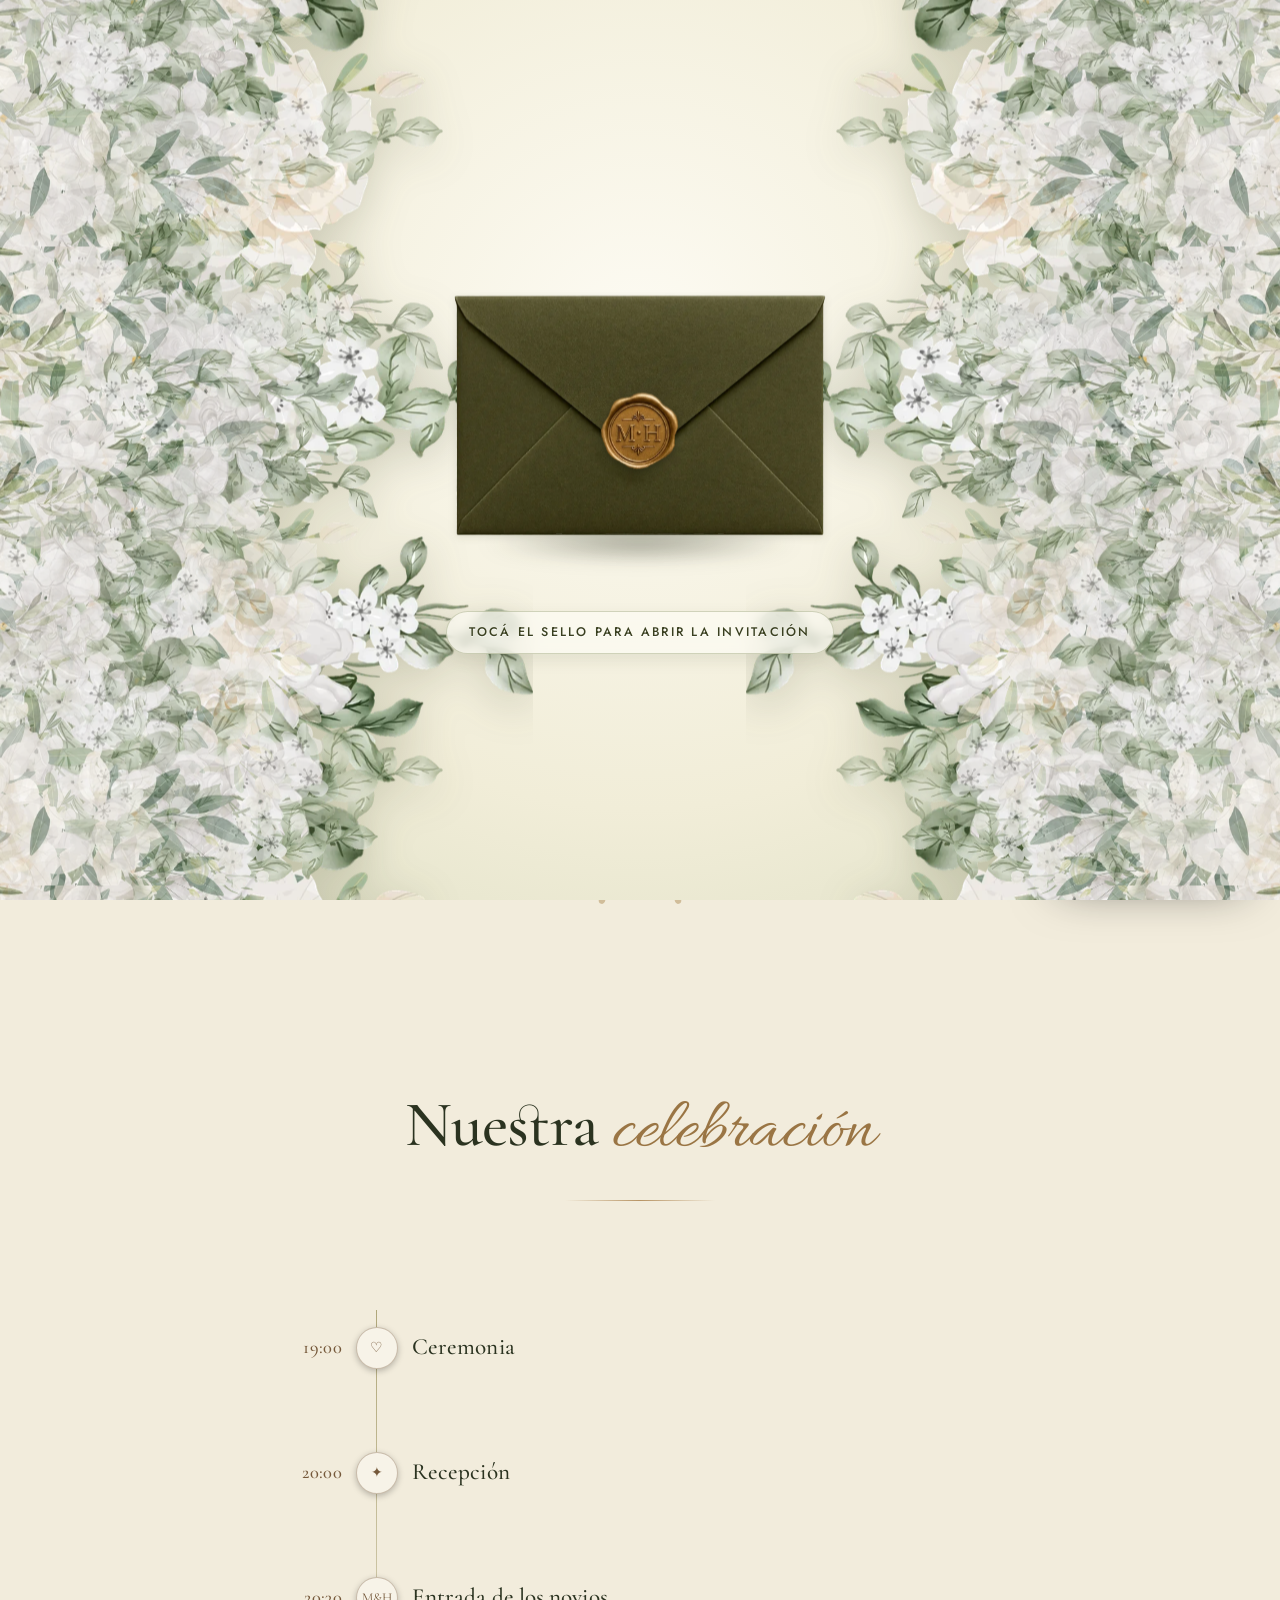
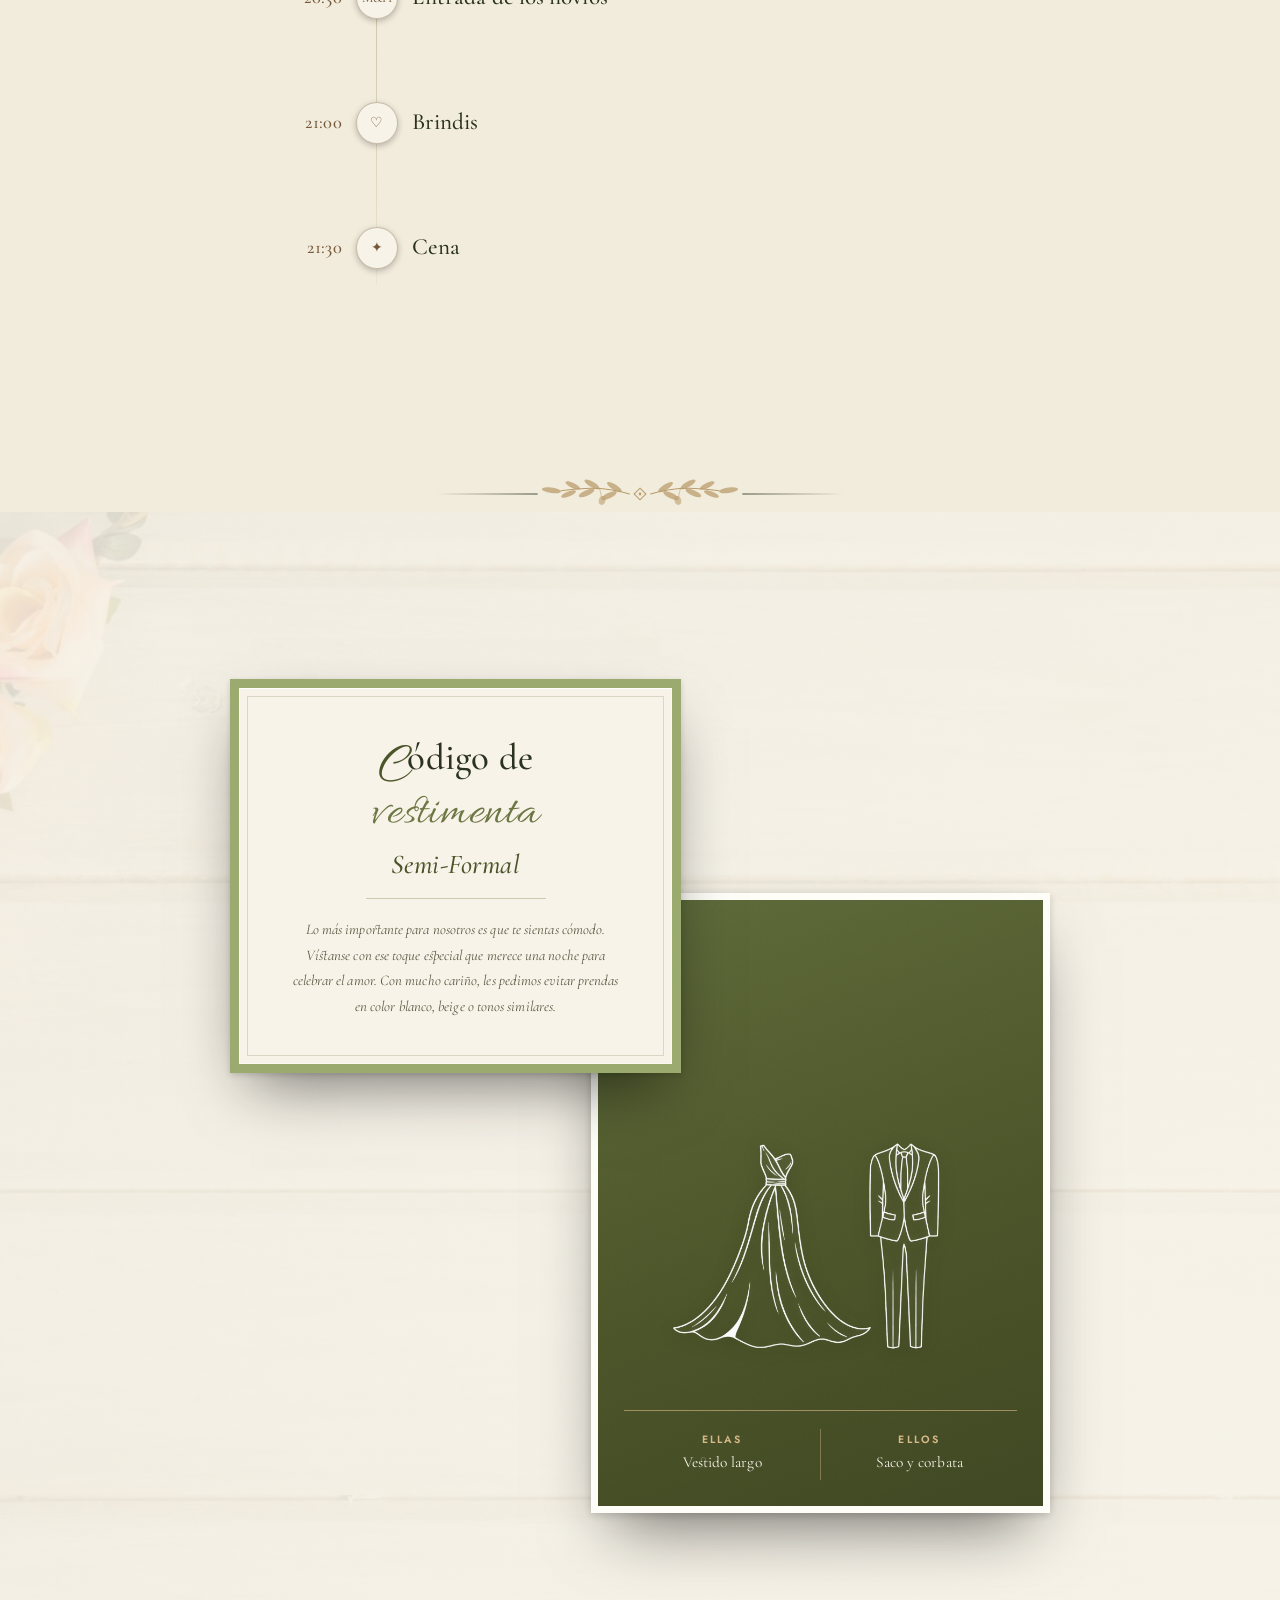
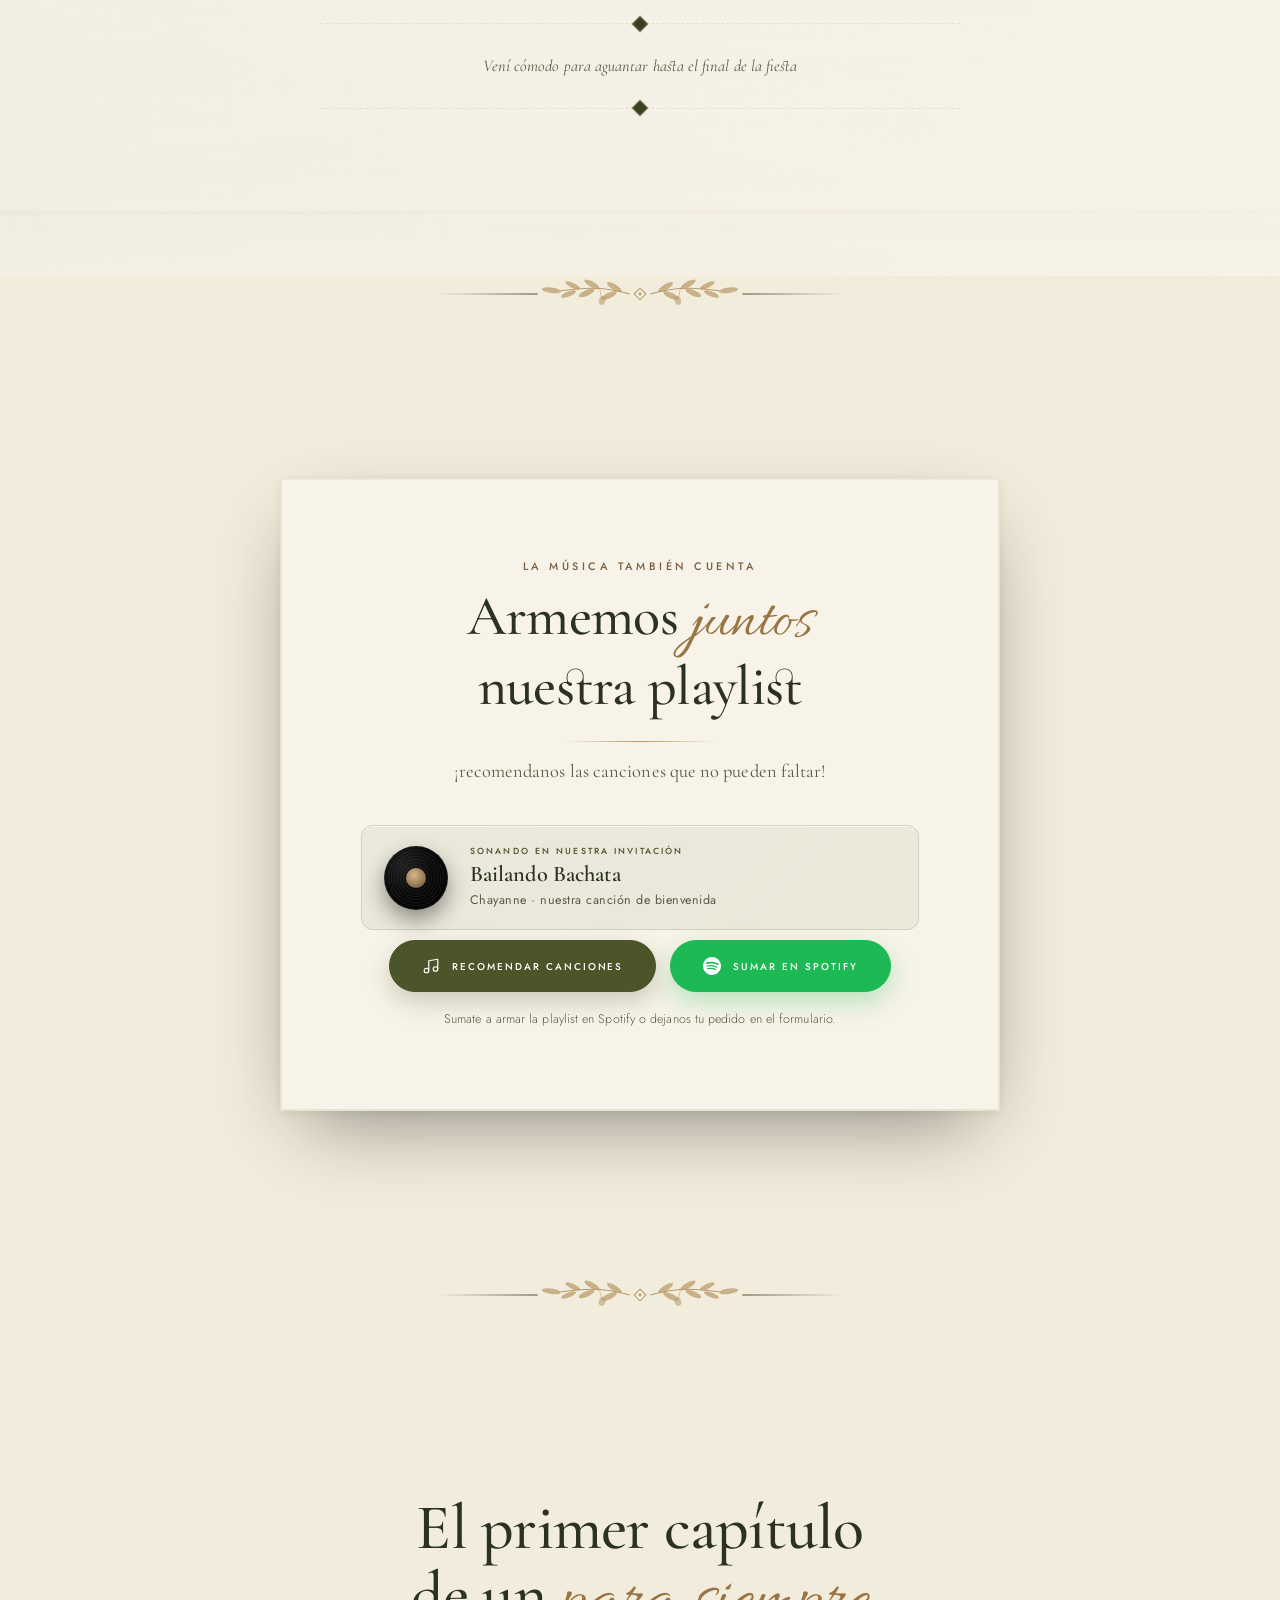
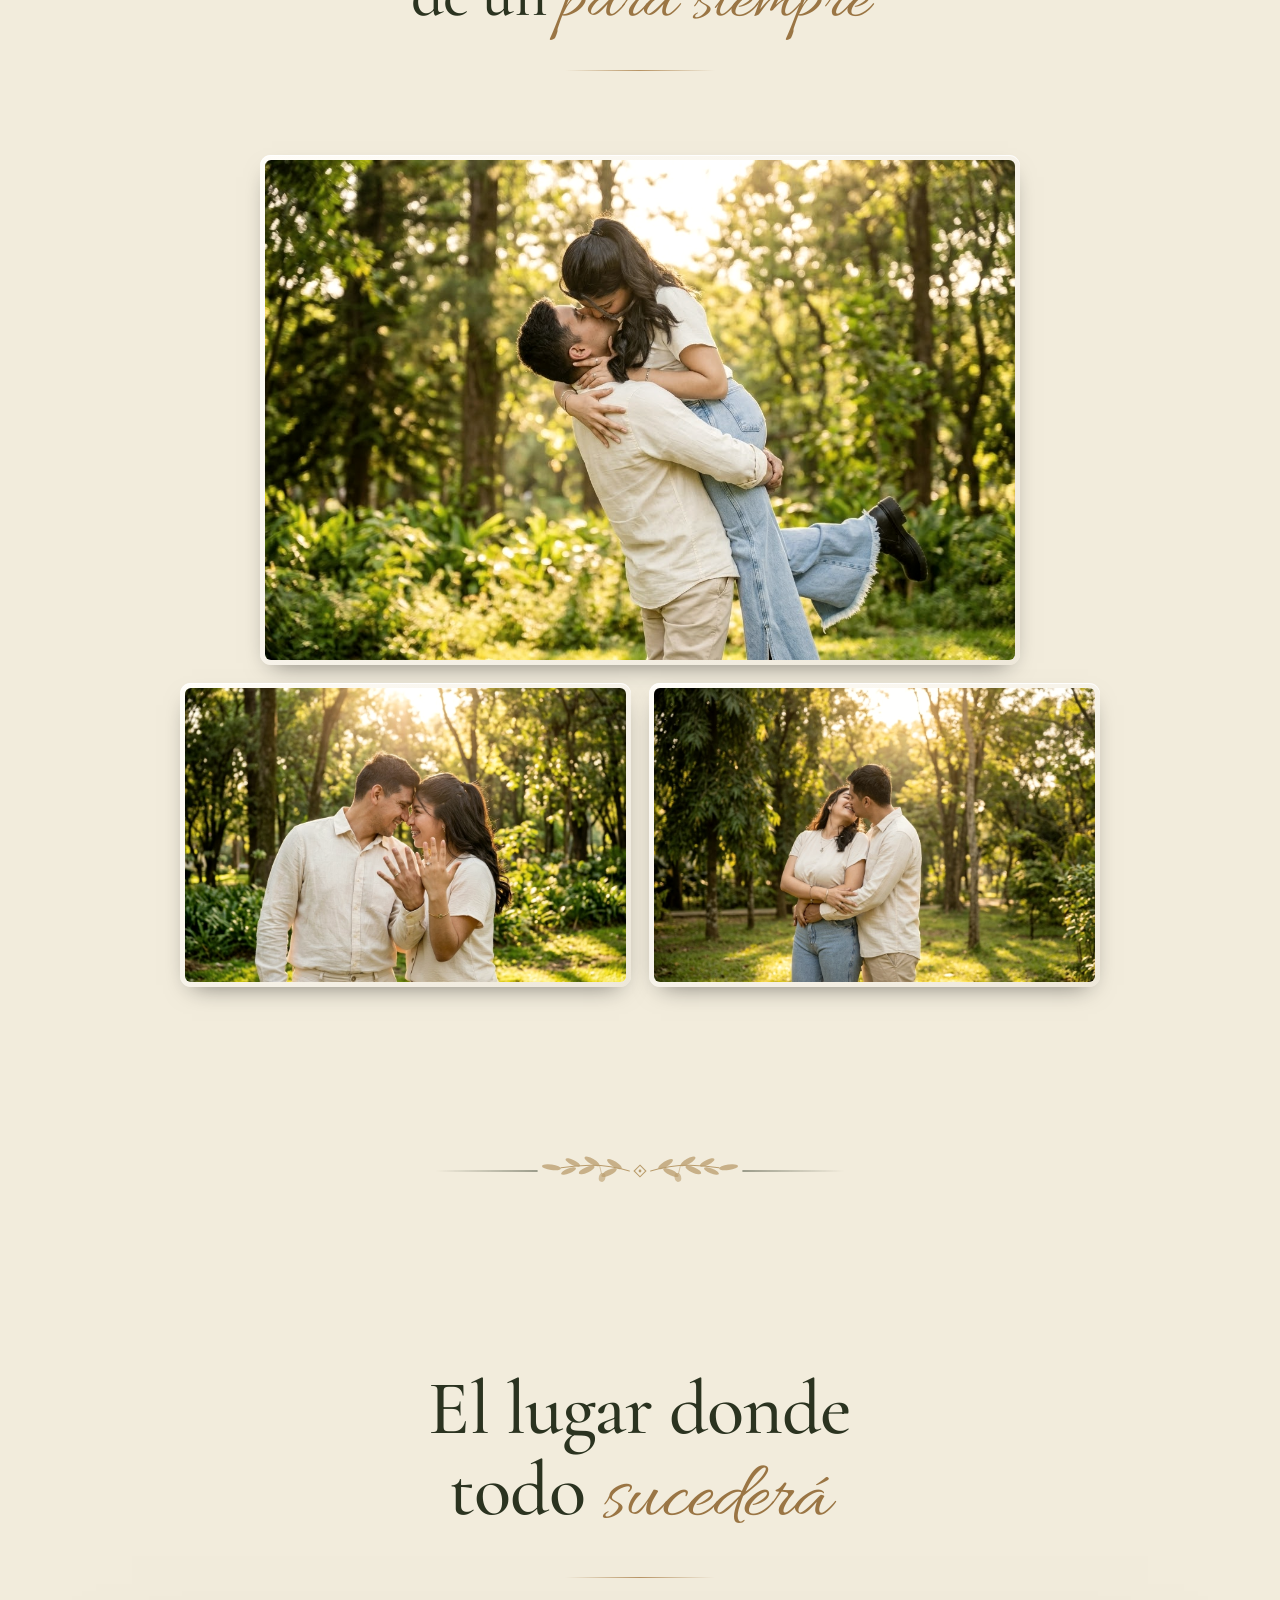
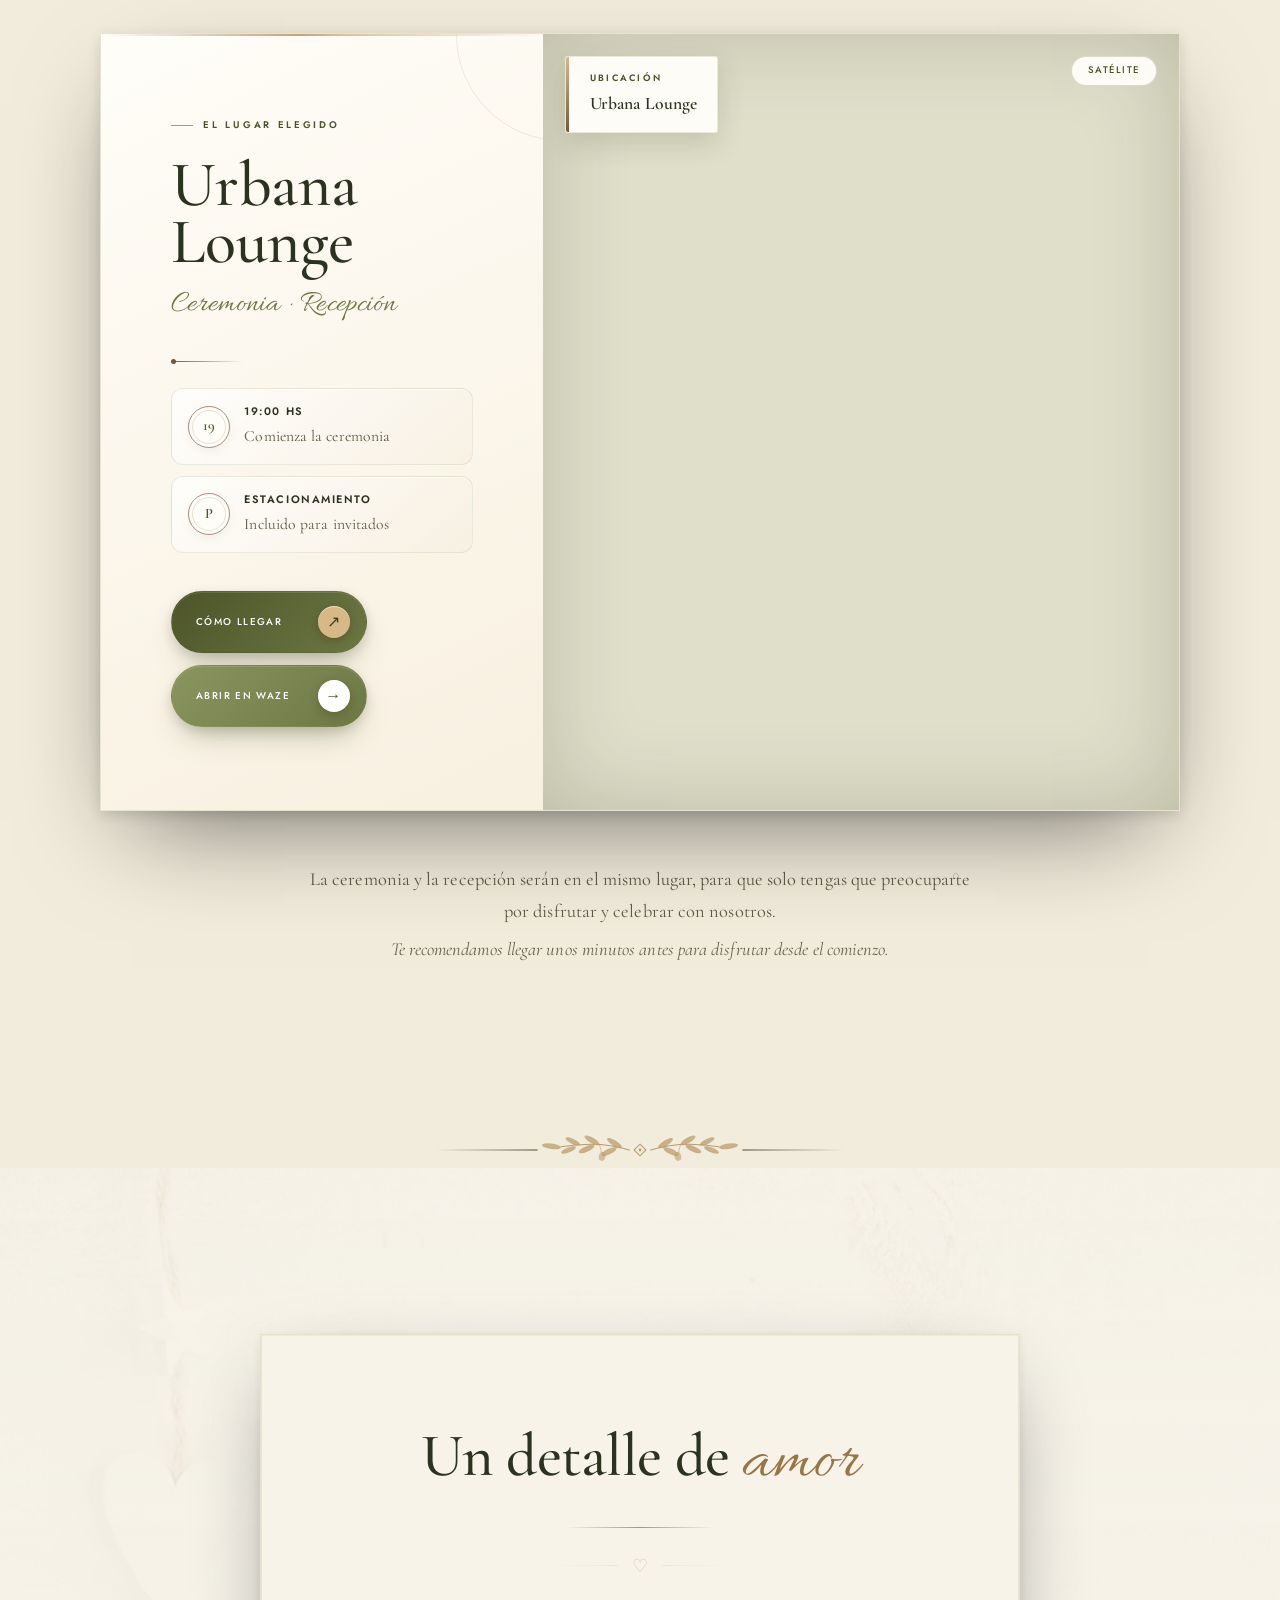
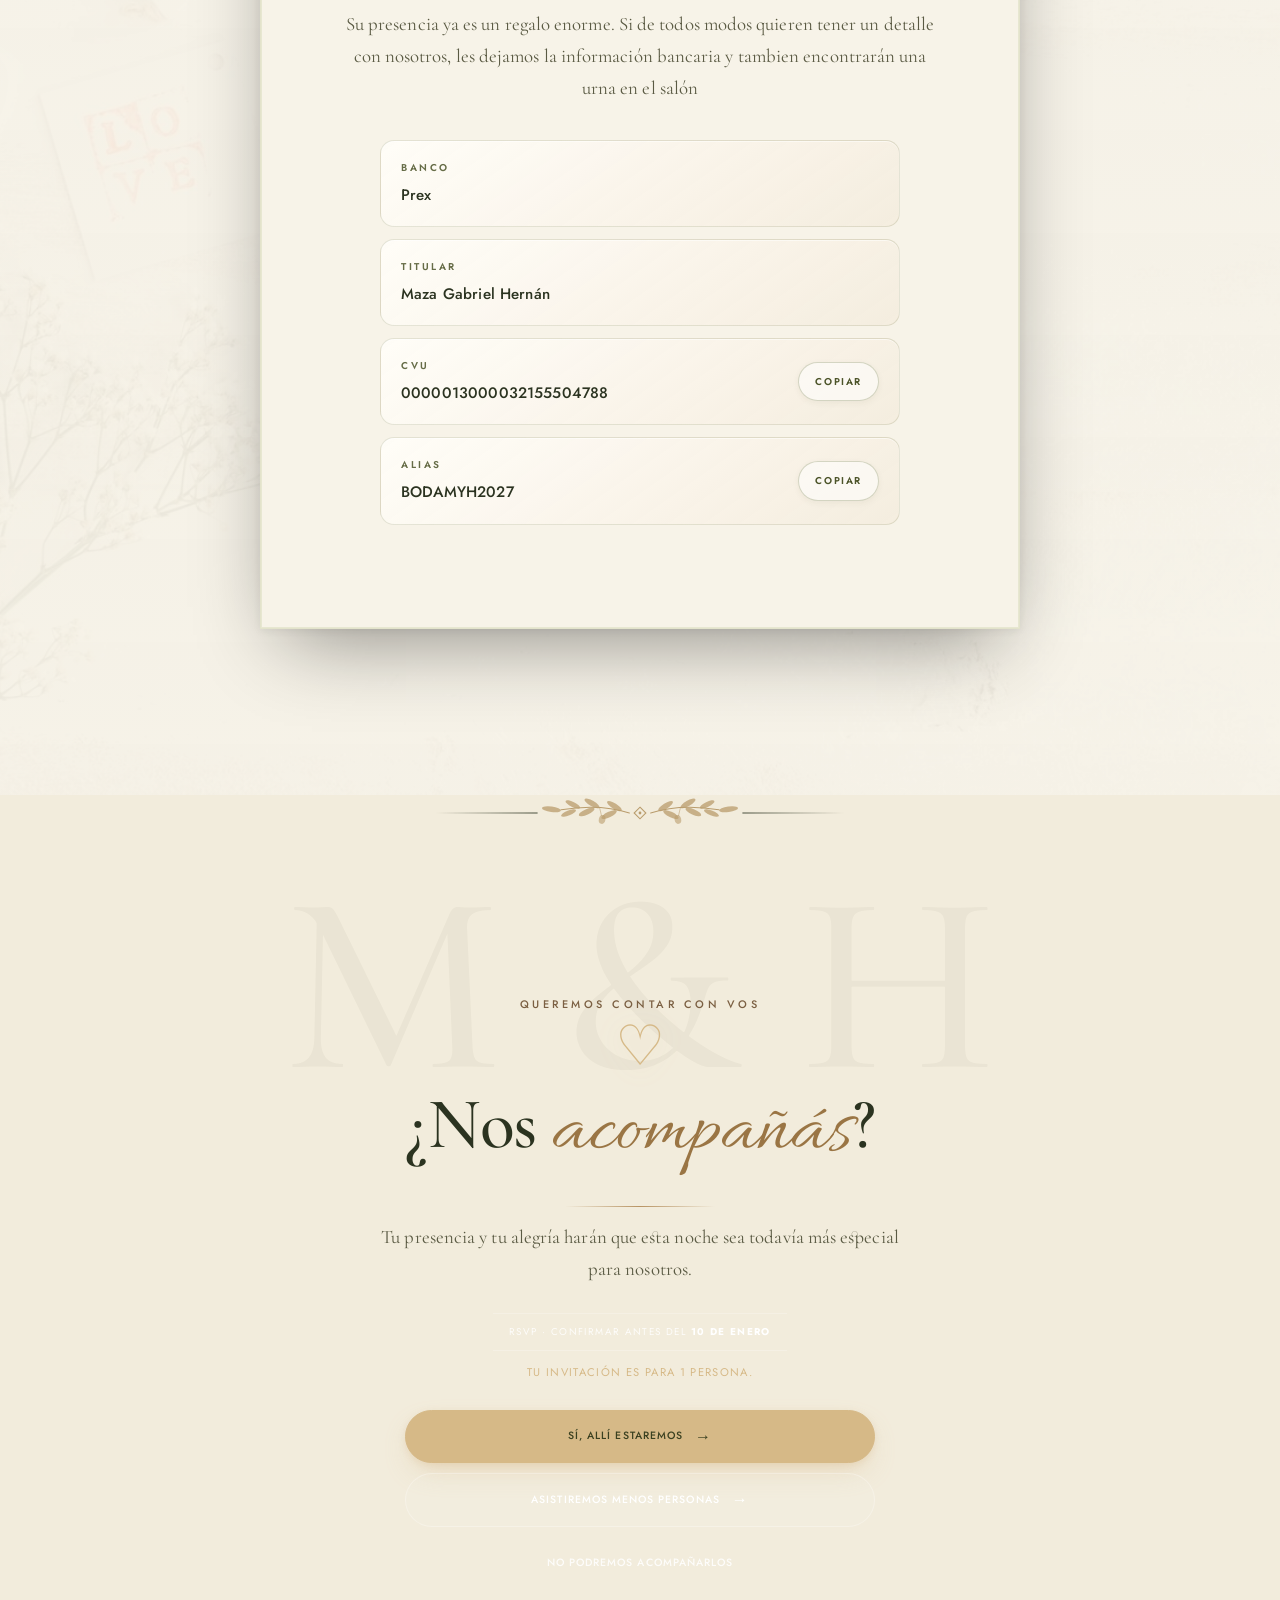
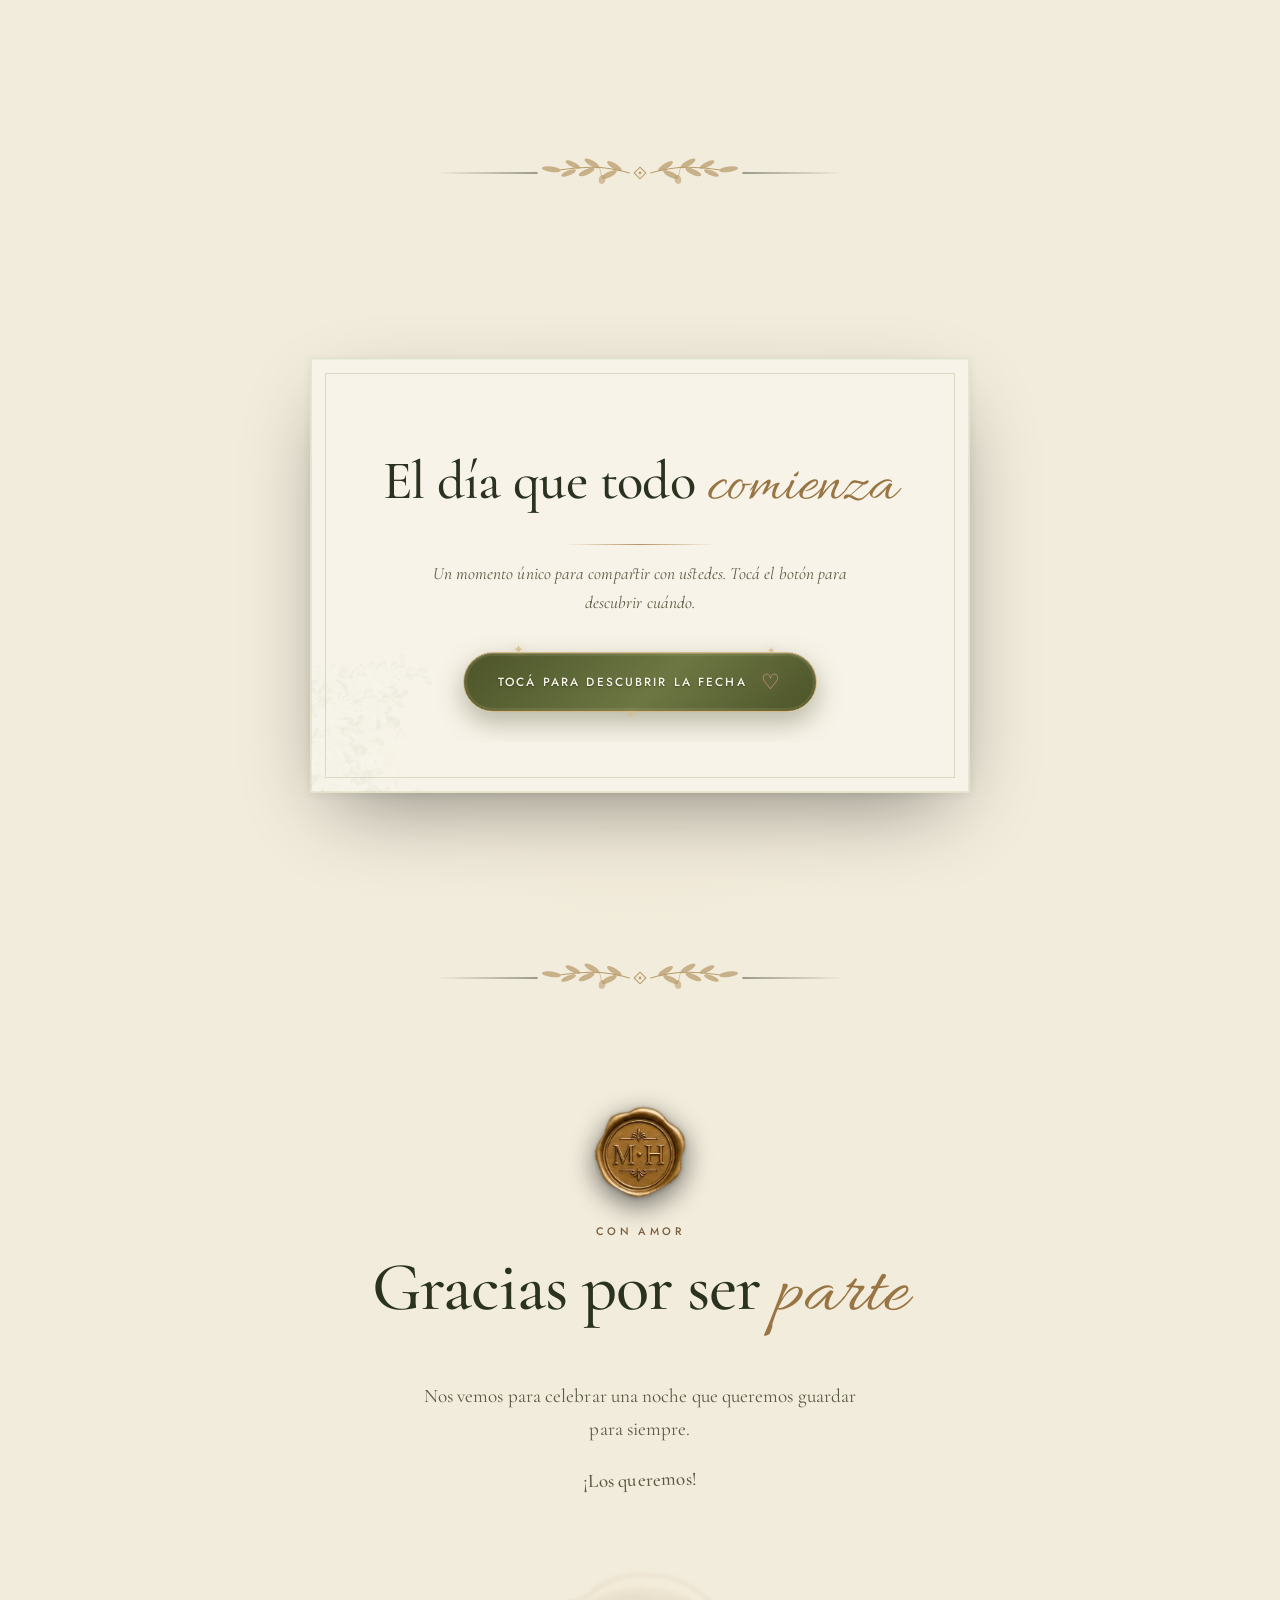
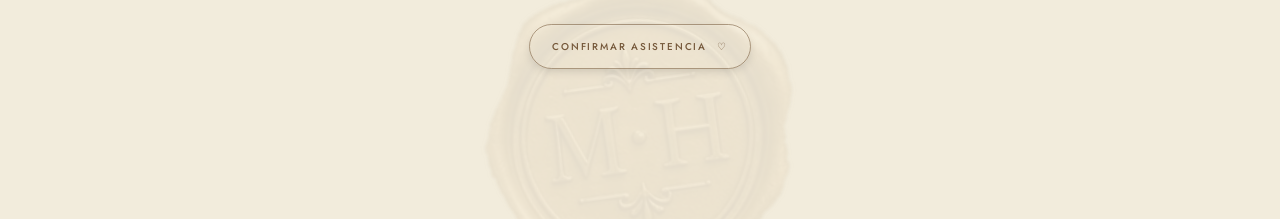
==== index.html @ 69edb1c2 "Actualización del itinerario" ====
<!doctype html>
<html lang="es">
  <head>
    <meta charset="UTF-8" />
    <meta
      name="viewport"
      content="width=device-width, initial-scale=1.0, viewport-fit=cover"
    />
    <meta
      name="description"
      content="Invitación de boda de María y Hernán · Urbana Lounge. Te esperamos para celebrar juntos."
    />
    <meta name="theme-color" content="#3a4020" />

    <!-- ===== Open Graph / WhatsApp ===== -->
    <meta property="og:type" content="website" />
    <meta property="og:title" content="María &amp; Hernán · Nuestra boda" />
    <meta
      property="og:description"
      content="Con mucha ilusión, te invitamos a celebrar nuestro gran día. Tocá el link para abrir tu invitación."
    />
    <meta property="og:url" content="https://bodamyh2027.vercel.app/" />
    <meta property="og:site_name" content="María &amp; Hernán" />
    <meta property="og:locale" content="es_AR" />
    <meta
      property="og:image"
      content="https://bodamyh2027.vercel.app/img/og-boda.jpg?v=2"
    />
    <meta
      property="og:image:secure_url"
      content="https://bodamyh2027.vercel.app/img/og-boda.jpg?v=2"
    />
    <meta property="og:image:type" content="image/jpeg" />
    <meta property="og:image:width" content="1200" />
    <meta property="og:image:height" content="630" />
    <meta property="og:image:alt" content="María &amp; Hernán · Nuestra boda" />

    <!-- ===== Twitter / X ===== -->
    <meta name="twitter:card" content="summary_large_image" />
    <meta name="twitter:title" content="María &amp; Hernán · Nuestra boda" />
    <meta
      name="twitter:description"
      content="Con mucha ilusión, te invitamos a celebrar nuestro gran día. Tocá el link para abrir tu invitación."
    />
    <meta
      name="twitter:image"
      content="https://bodamyh2027.vercel.app/img/og-boda.jpg?v=2"
    />
    <meta
      name="twitter:image:alt"
      content="María &amp; Hernán · Nuestra boda"
    />

    <meta name="apple-mobile-web-app-capable" content="yes" />
    <meta
      name="apple-mobile-web-app-status-bar-style"
      content="black-translucent"
    />
    <meta name="apple-mobile-web-app-title" content="María & Hernán" />
    <link rel="manifest" href="manifest.json" />
    <link rel="apple-touch-icon" href="img/apple-touch-icon.png" />

    <link
      rel="icon"
      href="data:image/svg+xml,%3Csvg xmlns='http://www.w3.org/2000/svg' viewBox='0 0 64 64'%3E%3Cdefs%3E%3ClinearGradient id='g' x1='0' y1='0' x2='1' y2='1'%3E%3Cstop offset='0%25' stop-color='%233a4020'%3E%3Canimate attributeName='stop-color' values='%233a4020;%236d7743;%233a4020' dur='6s' repeatCount='indefinite'/%3E%3C/stop%3E%3Cstop offset='100%25' stop-color='%234c5429'%3E%3Canimate attributeName='stop-color' values='%234c5429;%238b9560;%234c5429' dur='6s' repeatCount='indefinite'/%3E%3C/stop%3E%3C/linearGradient%3E%3C/defs%3E%3Crect width='64' height='64' rx='12' fill='url(%23g)'/%3E%3Ctext x='50%25' y='56%25' font-family='Georgia,serif' font-size='30' fill='%23d6b987' text-anchor='middle' dominant-baseline='middle'%3EM%C2%B7H%3C/text%3E%3C/svg%3E"
    />

    <link
      rel="preload"
      as="image"
      href="img/sobre-frente.webp"
      fetchpriority="high"
    />
    <link
      rel="preload"
      as="image"
      href="img/sello-mh.webp"
      fetchpriority="high"
    />
    <link rel="preload" as="image" href="img/sobre-solapa.webp" />
    <link rel="preload" as="image" href="img/10.webp" />
    <link rel="preload" as="image" href="img/flores-izquierda.webp" />
    <link rel="preload" as="image" href="img/flores-derecha.webp" />
    <link
      rel="preload"
      as="image"
      href="img/sobre-interior.webp"
      fetchpriority="low"
    />
    <link
      rel="preload"
      as="image"
      href="img/sobre-solapa-interior.webp"
      fetchpriority="low"
    />

    <style>
      html,
      body {
        margin: 0;
        background: #3a4020;
        color: #f7f3e8;
        font-family: "Jost", "Helvetica Neue", Arial, sans-serif;
      }
      .page-loader {
        position: fixed;
        inset: 0;
        background: #3a4020;
        z-index: 100000;
        display: grid;
        place-items: center;
        transition:
          opacity 0.55s ease,
          visibility 0.55s ease;
      }
      .page-loader span {
        width: 34px;
        height: 34px;
        border: 1px solid rgba(201, 206, 167, 0.28);
        border-top-color: #d6b987;
        border-radius: 50%;
        animation: spin 0.9s linear infinite;
      }
      .page-loader.is-hidden {
        opacity: 0;
        visibility: hidden;
        pointer-events: none;
      }
      @keyframes spin {
        to {
          transform: rotate(360deg);
        }
      }
      .envelope-opening {
        position: fixed;
        inset: 0;
        z-index: 99999;
        display: grid;
        place-items: center;
        background: #f1edd8;
      }
    </style>

    <!-- Fonts optimizadas (menos variantes) -->
    <link rel="preconnect" href="https://fonts.googleapis.com" />
    <link rel="preconnect" href="https://fonts.gstatic.com" crossorigin />
    <link
      href="https://fonts.googleapis.com/css2?family=Jost:wght@300;400;500;600&family=Cormorant+Garamond:ital,wght@0,400;0,500;0,600;1,400;1,500&family=Allura&family=Caveat:wght@500&display=swap"
      rel="stylesheet"
      media="print"
      onload="this.media = 'all'"
    />
    <noscript>
      <link
        href="https://fonts.googleapis.com/css2?family=Jost:wght@300;400;500;600&family=Cormorant+Garamond:ital,wght@0,400;0,500;0,600;1,400;1,500&family=Allura&family=Caveat:wght@500&display=swap"
        rel="stylesheet"
      />
    </noscript>

    <script type="application/ld+json">
      {
        "@context": "https://schema.org",
        "@type": "Event",
        "name": "Boda de María & Hernán",
        "startDate": "2027-02-20T19:00:00-03:00",
        "endDate": "2027-02-21T01:00:00-03:00",
        "eventStatus": "https://schema.org/EventScheduled",
        "eventAttendanceMode": "https://schema.org/OfflineEventAttendanceMode",
        "location": {
          "@type": "Place",
          "name": "Urbana Lounge",
          "address": {
            "@type": "PostalAddress",
            "addressLocality": "Mar del Plata",
            "addressRegion": "Buenos Aires",
            "addressCountry": "AR"
          },
          "geo": {
            "@type": "GeoCoordinates",
            "latitude": -37.8745289,
            "longitude": -58.289135
          },
          "hasMap": "https://www.google.com/maps?q=-37.8745289,-58.289135"
        },
        "image": ["https://bodamyh2027.vercel.app/img/og-boda.jpg?v=2"],
        "description": "Ceremonia y recepción en Urbana Lounge. ¡Te esperamos para celebrar juntos!",
        "organizer": { "@type": "Person", "name": "María & Hernán" }
      }
    </script>

    <title>María &amp; Hernán · Nuestra boda</title>
    <link rel="stylesheet" href="css/style.css" />
  </head>
  <body>
    <svg
      width="0"
      height="0"
      style="position: absolute"
      aria-hidden="true"
      focusable="false"
    >
      <defs>
        <linearGradient id="mh-div-fade" x1="0" y1="0" x2="1" y2="0">
          <stop offset="0" stop-color="currentColor" stop-opacity=".95" />
          <stop offset="1" stop-color="currentColor" stop-opacity="0" />
        </linearGradient>
        <symbol id="mh-divider" viewBox="0 0 400 60">
          <g id="mh-divider-half">
            <path
              d="M210 30 Q238 21 274 27"
              fill="none"
              stroke="currentColor"
              stroke-width="1"
              stroke-linecap="round"
            />
            <g fill="currentColor" opacity=".75">
              <ellipse
                cx="224"
                cy="23.5"
                rx="8"
                ry="2.6"
                transform="rotate(-32 224 23.5)"
              />
              <ellipse
                cx="229"
                cy="31.5"
                rx="8"
                ry="2.6"
                transform="rotate(26 229 31.5)"
              />
              <ellipse
                cx="245"
                cy="21"
                rx="8"
                ry="2.6"
                transform="rotate(-30 245 21)"
              />
              <ellipse
                cx="250"
                cy="29"
                rx="8"
                ry="2.6"
                transform="rotate(24 250 29)"
              />
              <ellipse
                cx="263"
                cy="22"
                rx="7.5"
                ry="2.4"
                transform="rotate(-26 263 22)"
              />
              <ellipse
                cx="267"
                cy="30"
                rx="7.5"
                ry="2.4"
                transform="rotate(22 267 30)"
              />
              <ellipse
                cx="283"
                cy="26.5"
                rx="9"
                ry="2.6"
                transform="rotate(-8 283 26.5)"
              />
            </g>
            <path
              d="M238 24.5 L236 33"
              stroke="currentColor"
              stroke-width=".7"
              opacity=".7"
            />
            <ellipse
              cx="235.5"
              cy="36"
              rx="3.1"
              ry="4.2"
              transform="rotate(-12 235.5 36)"
              fill="currentColor"
              opacity=".6"
            />
            <rect
              x="296"
              y="29.5"
              width="96"
              height="1"
              fill="url(#mh-div-fade)"
            />
          </g>
          <use
            href="#mh-divider-half"
            transform="translate(400 0) scale(-1 1)"
          />
          <path
            d="M200 24.5 L205.5 30 L200 35.5 L194.5 30 Z"
            fill="none"
            stroke="currentColor"
            stroke-width="1"
          />
          <circle cx="200" cy="30" r="1.3" fill="currentColor" />
        </symbol>
      </defs>
    </svg>
    <div class="grain" aria-hidden="true"></div>
    <div
      class="toast-container"
      id="toast-container"
      aria-live="polite"
      aria-atomic="true"
    ></div>

    <div
      id="event-day-banner"
      class="event-day-banner"
      hidden
      aria-hidden="true"
    ></div>

    <div class="page-loader" id="page-loader" aria-hidden="true">
      <span></span>
    </div>

    <!-- SOBRE -->
    <div
      class="envelope-opening"
      id="envelope-opening"
      aria-label="Abrir invitación"
    >
      <div class="envelope-opening__backdrop" aria-hidden="true"></div>
      <div class="envelope-intro">
        <div class="envelope-stage">
          <div class="deco-flowers deco-flowers--left" aria-hidden="true"></div>
          <div
            class="deco-flowers deco-flowers--right"
            aria-hidden="true"
          ></div>
          <button
            class="envelope-css"
            id="opening-envelope"
            type="button"
            aria-label="Abrir la invitación"
          >
            <span class="env-rig" aria-hidden="true">
              <img
                class="env-layer env-inside"
                src="img/sobre-interior.webp"
                alt=""
                width="1000"
                height="650"
                decoding="async"
              />
              <span class="env-card-clip">
                <span class="envelope-css__photo">
                  <img src="img/10.webp" alt="" width="600" height="800" />
                </span>
              </span>
              <img
                class="env-layer env-pocket"
                src="img/sobre-interior.webp"
                alt=""
                width="1000"
                height="650"
                decoding="async"
              />
              <img
                class="env-layer env-front"
                src="img/sobre-frente.webp"
                alt=""
                width="1000"
                height="650"
                decoding="async"
                fetchpriority="high"
              />
              <span class="env-flap">
                <img
                  class="env-flap__front"
                  src="img/sobre-solapa.webp"
                  alt=""
                  width="970"
                  height="437"
                  decoding="async"
                />
                <img
                  class="env-flap__back"
                  src="img/sobre-solapa-interior.webp"
                  alt=""
                  width="970"
                  height="432"
                  decoding="async"
                />
                <span class="env-flap__seal">
                  <img
                    class="env-flap__seal-img"
                    src="img/sello-mh.webp"
                    alt=""
                    width="245"
                    height="245"
                    decoding="async"
                    fetchpriority="high"
                  />
                </span>
              </span>
            </span>
          </button>
        </div>
        <p class="opening-hint">Tocá el sello para abrir la invitación</p>
      </div>
    </div>

    <!-- NAV -->
    <nav
      class="floating-nav"
      id="floating-nav"
      aria-label="Navegación de la invitación"
    >
      <a href="#portada">Inicio</a>
      <a href="#gran-dia">Celebración</a>
      <a href="#vestimenta">Vestimenta</a>
      <a href="#playlist">Playlist</a>
      <a href="#galeria">Fotos</a>
      <a href="#ubicacion">Lugar</a>
      <a href="#regalos">Regalos</a>
      <a href="#confirmacion">Confirmar</a>
      <a href="#descubrir-fecha">La fecha</a>
      <a href="#agradecimiento">Gracias</a>
    </nav>

    <!-- MUSIC PLAYER -->
    <div
      class="music-player"
      id="music-player"
      role="group"
      aria-label="Reproductor de música"
    >
      <audio
        id="wedding-audio"
        preload="none"
        loop
        src="audio/bailando-bachata.mp3"
      ></audio>
      <button
        class="music-player__button"
        id="music-toggle"
        type="button"
        aria-label="Reproducir música"
        aria-pressed="false"
      >
        <span class="music-player__vinyl" aria-hidden="true">
          <span class="music-player__vinyl-grooves"></span>
          <span class="music-player__vinyl-center"></span>
          <span class="music-player__vinyl-label">
            <span class="music-player__vinyl-initials">M·H</span>
          </span>
        </span>
        <span class="music-player__eq" aria-hidden="true"
          ><i></i><i></i><i></i><i></i
        ></span>
      </button>
      <div class="music-player__copy">
        <span class="music-player__eyebrow">Nuestra canción</span>
        <strong>Bailando Bachata</strong>
        <span class="music-player__artist">Chayanne</span>
      </div>
    </div>

    <main>
      <section class="cover-section" id="portada" data-ambient="tl">
        <div class="section-frame reveal-card">
          <span class="section-kicker">Con mucha ilusión</span>
          <h2 class="display-title">María <em>&amp;</em> Hernán</h2>
          <p class="cover-intro">
            Hoy elegimos dar el paso más hermoso de nuestra historia. Y para que
            este recuerdo sea completo, queremos compartirlo con ustedes, que
            forman parte de nuestra vida y de nuestra felicidad. Los esperamos
            para celebrar juntos nuestro matrimonio.
          </p>
          <div class="ornament" aria-hidden="true">
            <span></span>
            <svg viewBox="0 0 40 24" xmlns="http://www.w3.org/2000/svg">
              <path
                d="M6 18c6-10 14-14 20-12 4 1 6 5 5 9-1 5-6 8-11 7-3-1-5-3-6-6-1-4 1-7 4-8"
                stroke="currentColor"
                stroke-width="1"
                fill="none"
              />
              <ellipse
                cx="14"
                cy="14"
                rx="2"
                ry="3"
                fill="currentColor"
                opacity=".4"
              />
            </svg>
            <span></span>
          </div>
          <a class="text-link" href="#gran-dia"
            >Conocé los detalles <span>↓</span></a
          >
        </div>
      </section>

      <div class="olive-divider" aria-hidden="true">
        <svg
          viewBox="0 0 400 60"
          preserveAspectRatio="xMidYMid meet"
          xmlns="http://www.w3.org/2000/svg"
        >
          <use href="#mh-divider" />
        </svg>
      </div>

      <!-- CRONOGRAMA -->
      <section class="grand-day-section" id="gran-dia" data-ambient="tr">
        <div class="content-width">
          <header class="section-heading reveal-section">
            <h2>Nuestra <em class="title-script">celebración</em></h2>
          </header>
          <div
            class="timeline"
            id="timeline"
            aria-label="Cronograma de la boda"
          >
            <article
              class="timeline-item reveal-section"
              data-time="19:00"
              style="--index: 0"
            >
              <div class="timeline-time">19:00</div>
              <div class="timeline-dot">♡</div>
              <div class="timeline-copy">
                <span>Ceremonia</span>
              </div>
            </article>
            <article
              class="timeline-item reveal-section"
              data-time="20:00"
              style="--index: 1"
            >
              <div class="timeline-time">20:00</div>
              <div class="timeline-dot">✦</div>
              <div class="timeline-copy">
                <span> Recepción</span>
              </div>
            </article>
            <article
              class="timeline-item reveal-section"
              data-time="20:30"
              style="--index: 2"
            >
              <div class="timeline-time">20:30</div>
              <div class="timeline-dot">M&amp;H</div>
              <div class="timeline-copy">
                <span> Entrada de los novios</span>
              </div>
            </article>
            <article
              class="timeline-item reveal-section"
              data-time="21:00"
              style="--index: 3"
            >
              <div class="timeline-time">21:00</div>
              <div class="timeline-dot">♡</div>
              <div class="timeline-copy">
                <span> Brindis</span>
              </div>
            </article>
            <article
              class="timeline-item reveal-section"
              data-time="21:30"
              style="--index: 4"
            >
              <div class="timeline-time">21:30</div>
              <div class="timeline-dot">✦</div>
              <div class="timeline-copy">
                <span> Cena</span>
              </div>
            </article>
          </div>
        </div>
      </section>

      <div class="olive-divider" aria-hidden="true">
        <svg
          viewBox="0 0 400 60"
          preserveAspectRatio="xMidYMid meet"
          xmlns="http://www.w3.org/2000/svg"
        >
          <use href="#mh-divider" />
        </svg>
      </div>

      <!-- VESTIMENTA -->
      <section class="dress-code-section" id="vestimenta" data-ambient="bl">
        <div class="dress-code-stage reveal-card">
          <article class="dress-code-card dress-code-card--text">
            <h2 class="dress-code-card__title">
              <em class="dress-code-card__title-script">C</em>ódigo de<br />
              <span class="dress-code-card__title-script-2">vestimenta</span>
            </h2>
            <div class="dress-code-label">
              <strong>Semi-Formal</strong>
            </div>
            <p class="dress-code-card__intro">
              Lo más importante para nosotros es que te sientas cómodo. Vístanse
              con ese toque especial que merece una noche para celebrar el amor.
              Con mucho cariño, les pedimos evitar prendas en color blanco,
              beige o tonos similares.
            </p>
          </article>
          <article class="dress-code-card dress-code-card--visual">
            <img
              class="dress-code-image"
              src="img/dresscode.png"
              alt="Siluetas de vestido de novia y traje de novio"
              width="1200"
              height="1200"
              loading="lazy"
              decoding="async"
            />
            <div class="dress-code-recommendations">
              <p class="dress-code-recommendation">
                <strong>Ellas</strong>
                <span>Vestido largo</span>
              </p>
              <p class="dress-code-recommendation">
                <strong>Ellos</strong>
                <span>Saco y corbata</span>
              </p>
            </div>
          </article>
        </div>
        <p class="dress-code-note reveal-section">
          Vení cómodo para aguantar hasta el final de la fiesta
        </p>
      </section>

      <div class="olive-divider" aria-hidden="true">
        <svg
          viewBox="0 0 400 60"
          preserveAspectRatio="xMidYMid meet"
          xmlns="http://www.w3.org/2000/svg"
        >
          <use href="#mh-divider" />
        </svg>
      </div>

      <!-- PLAYLIST -->
      <section class="playlist-section" id="playlist" data-ambient="tl">
        <div class="playlist-card reveal-card">
          <span class="section-kicker">La música también cuenta</span>
          <h2>Armemos <em class="title-script">juntos</em> nuestra playlist</h2>
          <p class="playlist-intro">
            ¡recomendanos las canciones que no pueden faltar!
          </p>
          <div class="playlist-now">
            <div class="playlist-now__vinyl" aria-hidden="true">
              <span class="playlist-now__grooves"></span
              ><span class="playlist-now__center"></span>
            </div>
            <div class="playlist-now__info">
              <span class="playlist-now__eyebrow"
                >Sonando en nuestra invitación</span
              >
              <strong>Bailando Bachata</strong>
              <span class="playlist-now__artist"
                >Chayanne · nuestra canción de bienvenida</span
              >
            </div>
          </div>

          <div class="playlist-actions">
            <button class="playlist-btn" id="playlist-btn" type="button">
              <svg
                viewBox="0 0 24 24"
                fill="none"
                stroke="currentColor"
                stroke-width="1.6"
                stroke-linecap="round"
                stroke-linejoin="round"
                aria-hidden="true"
              >
                <path d="M9 18V5l12-2v13" />
                <circle cx="6" cy="18" r="3" />
                <circle cx="18" cy="16" r="3" />
              </svg>
              <span>Recomendar canciones</span>
            </button>
            <a
              class="playlist-btn playlist-btn--spotify"
              href="https://open.spotify.com/playlist/47DlqqM2FAKmDMcpUHZx0o"
              target="_blank"
              rel="noopener noreferrer"
            >
              <svg viewBox="0 0 24 24" fill="currentColor" aria-hidden="true">
                <path
                  d="M12 0C5.4 0 0 5.4 0 12s5.4 12 12 12 12-5.4 12-12S18.66 0 12 0zm5.521 17.34c-.24.359-.66.48-1.021.24-2.82-1.74-6.36-2.101-10.561-1.141-.418.122-.779-.179-.899-.539-.12-.421.18-.78.54-.9 4.56-1.021 8.52-.6 11.64 1.32.42.18.479.659.301 1.02zm1.44-3.3c-.301.42-.841.6-1.262.3-3.239-1.98-8.159-2.58-11.939-1.38-.479.12-1.02-.12-1.14-.6-.12-.48.12-1.021.6-1.141C9.6 9.9 15 10.561 18.72 12.84c.361.181.54.78.241 1.2zm.12-3.36C15.24 8.4 8.82 8.16 5.16 9.301c-.6.179-1.2-.181-1.38-.721-.18-.601.18-1.2.72-1.381 4.26-1.26 11.28-1.02 15.721 1.621.539.3.719 1.02.419 1.56-.299.421-1.02.599-1.559.3z"
                />
              </svg>
              <span>Sumar en Spotify</span>
            </a>
          </div>
          <p class="playlist-hint">
            Sumate a armar la playlist en Spotify o dejanos tu pedido en el formulario.
          </p>
        </div>
      </section>

      <div class="olive-divider" aria-hidden="true">
        <svg
          viewBox="0 0 400 60"
          preserveAspectRatio="xMidYMid meet"
          xmlns="http://www.w3.org/2000/svg"
        >
          <use href="#mh-divider" />
        </svg>
      </div>

      <!-- GALERÍA -->
      <section class="gallery-section" id="galeria" data-ambient="tr">
        <div class="content-width">
          <header class="section-heading reveal-section">
            <h2>
              El primer capítulo de un
              <em class="title-script">para siempre</em>
            </h2>
          </header>
          <div class="gallery-masonry reveal-section">
            <div class="gallery-item gallery-item--lead">
              <img
                src="img/13.webp"
                alt="María y Hernán besandose en un bosque verde"
                loading="lazy"
                decoding="async"
                width="1264"
                height="843"
              />
            </div>
            <div class="gallery-item">
              <img
                src="img/6.webp"
                alt="María y Hernán besandose de costado"
                loading="lazy"
                decoding="async"
                width="1264"
                height="842"
              />
            </div>
            <div class="gallery-item gallery-item--tall">
              <img
                src="img/5.webp"
                alt="Hernán y María mostrando el anillo"
                loading="lazy"
                decoding="async"
                width="1264"
                height="842"
              />
            </div>
          </div>

          <div class="gallery-album-cta" id="gallery-album-cta" hidden>
            <span class="section-kicker">Después del gran día</span>
            <h3>Compartí tus fotos</h3>
            <p>
              Sumá tus fotos al álbum de la boda y ayudanos a revivir esa noche
              para siempre.
            </p>
            <button class="album-btn" id="album-btn" type="button">
              <svg
                viewBox="0 0 24 24"
                fill="none"
                stroke="currentColor"
                stroke-width="1.6"
                stroke-linecap="round"
                stroke-linejoin="round"
                aria-hidden="true"
              >
                <path d="M21 15v4a2 2 0 0 1-2 2H5a2 2 0 0 1-2-2v-4" />
                <polyline points="17 8 12 3 7 8" />
                <line x1="12" y1="3" x2="12" y2="15" />
              </svg>
              <span>Subir mis fotos</span>
            </button>
          </div>
        </div>
      </section>

      <div class="olive-divider" aria-hidden="true">
        <svg
          viewBox="0 0 400 60"
          preserveAspectRatio="xMidYMid meet"
          xmlns="http://www.w3.org/2000/svg"
        >
          <use href="#mh-divider" />
        </svg>
      </div>

      <!-- UBICACIÓN -->
      <section class="location-section" id="ubicacion" data-ambient="bl">
        <div class="location-inner content-width">
          <header class="location-heading reveal-section">
            <h2>El lugar donde todo <em class="title-script">sucederá</em></h2>
          </header>
          <div class="location-feature reveal-card">
            <div class="location-feature__info">
              <span class="location-feature__eyebrow">El lugar elegido</span>
              <h3>Urbana Lounge</h3>
              <p class="location-feature__type">Ceremonia · Recepción</p>
              <div class="location-feature__line"></div>
              <div class="location-points">
                <div>
                  <span class="location-points__icon">19</span>
                  <p>
                    <strong>19:00 hs</strong
                    ><small>Comienza la ceremonia</small>
                  </p>
                </div>
                <div>
                  <span class="location-points__icon">P</span>
                  <p>
                    <strong>Estacionamiento</strong
                    ><small>Incluido para invitados</small>
                  </p>
                </div>
              </div>
              <div class="location-actions">
                <a
                  class="location-map-button"
                  href="https://www.google.com/maps?q=-37.8745289,-58.289135&z=17&hl=es"
                  target="_blank"
                  rel="noopener noreferrer"
                  ><span>Cómo llegar</span><b>↗</b></a
                >
                <a
                  class="location-map-button location-map-button--waze"
                  href="https://waze.com/ul?ll=-37.8745289,-58.289135&navigate=yes"
                  target="_blank"
                  rel="noopener noreferrer"
                  ><span>Abrir en Waze</span><b>→</b></a
                >
              </div>
            </div>
            <div class="location-feature__map">
              <div class="map-label">
                <span>UBICACIÓN</span><strong>Urbana Lounge</strong>
              </div>
              <button
                type="button"
                class="map-toggle"
                id="map-toggle"
                aria-label="Cambiar vista del mapa"
              >
                <span class="map-toggle__label">Satélite</span>
              </button>
              <a
                class="map-link"
                href="https://www.google.com/maps?q=-37.8745289,-58.289135&z=17&hl=es"
                target="_blank"
                rel="noopener noreferrer"
                aria-label="Abrir ubicación de Urbana Lounge en Google Maps"
              >
                <iframe
                  class="map-iframe"
                  id="map-iframe"
                  src="https://www.google.com/maps/embed?pb=!1m17!1m12!1m3!1d2456.3945676431235!2d-58.2901971582274!3d-37.873529537009674!2m3!1f0!2f0!3f0!3m2!1i1024!2i768!4f13.1!3m2!1m1!2zMzfCsDUyJzI4LjMiUyA1OMKwMTcnMjAuOSJX!5e1!3m2!1ses!2sar!4v1792075270424!5m2!1ses!2sar"
                  allowfullscreen
                  loading="lazy"
                  referrerpolicy="strict-origin-when-cross-origin"
                  title="Mapa de Urbana Lounge"
                  tabindex="-1"
                ></iframe>
              </a>
            </div>
          </div>
          <p class="location-footnote reveal-section">
            La ceremonia y la recepción serán en el mismo lugar, para que solo
            tengas que preocuparte por disfrutar y celebrar con nosotros.<br /><em
              >Te recomendamos llegar unos minutos antes para disfrutar desde el
              comienzo.</em
            >
          </p>
        </div>
      </section>

      <div class="olive-divider" aria-hidden="true">
        <svg
          viewBox="0 0 400 60"
          preserveAspectRatio="xMidYMid meet"
          xmlns="http://www.w3.org/2000/svg"
        >
          <use href="#mh-divider" />
        </svg>
      </div>

      <!-- REGALOS -->
      <section class="gifts-section" id="regalos" data-ambient="tl">
        <div class="gifts-card reveal-card">
          <h2>Un detalle de <em class="title-script">amor</em></h2>
          <div class="ornament" aria-hidden="true">
            <span></span><i>♡</i><span></span>
          </div>
          <p class="gifts-message">
            Su presencia ya es un regalo enorme. Si de todos modos quieren tener un detalle con nosotros, les dejamos la información bancaria y tambien encontrarán una urna en el salón
          </p>
          <div class="bank-details">
            <div class="bank-detail">
              <span class="bank-detail__label">Banco</span>
              <strong class="bank-detail__value">Prex</strong>
            </div>
            <div class="bank-detail">
              <span class="bank-detail__label">Titular</span>
              <strong class="bank-detail__value">Maza Gabriel Hernán</strong>
            </div>
            <div class="bank-detail bank-detail--copy">
              <div class="bank-detail__text">
                <span class="bank-detail__label">CVU</span>
                <strong class="bank-detail__value" id="gift-cbu"
                  >0000013000032155504788</strong
                >
              </div>
              <button
                type="button"
                class="copy-button"
                data-copy-target="gift-cbu"
                data-copy-label="CVU"
              >
                Copiar
              </button>
            </div>
            <div class="bank-detail bank-detail--copy">
              <div class="bank-detail__text">
                <span class="bank-detail__label">Alias</span>
                <strong class="bank-detail__value" id="gift-alias"
                  >BODAMYH2027</strong
                >
              </div>
              <button
                type="button"
                class="copy-button"
                data-copy-target="gift-alias"
                data-copy-label="Alias"
              >
                Copiar
              </button>
            </div>
          </div>
        </div>
      </section>

      <div class="olive-divider" aria-hidden="true">
        <svg
          viewBox="0 0 400 60"
          preserveAspectRatio="xMidYMid meet"
          xmlns="http://www.w3.org/2000/svg"
        >
          <use href="#mh-divider" />
        </svg>
      </div>

      <!-- CONFIRMACIÓN -->
      <section class="confirm-section" id="confirmacion" data-ambient="tr">
        <div class="confirm-card reveal-card">
          <span class="section-kicker">Queremos contar con vos</span>
          <div class="confirm-symbol">♡</div>
          <h2>¿Nos <em class="title-script">acompañás</em>?</h2>
          <p>
            Tu presencia y tu alegría harán que esta noche sea todavía más
            especial para nosotros.
          </p>
          <div
            class="confirm-deadline"
            id="confirm-deadline"
            data-deadline="2027-01-10T23:59:59-03:00"
          >
            RSVP · Confirmar antes del <strong>10 de enero</strong>
          </div>
          <div class="confirm-guest-note" id="confirm-guest-text">
            Tu invitación es para 1 persona.
          </div>
          <div class="confirm-actions" id="confirm-actions">
            <button
              class="confirm-btn confirm-btn--primary"
              id="btn-confirm-all"
              type="button"
            >
              Sí, allí estaremos <span>→</span>
            </button>
            <button class="confirm-btn" id="btn-confirm-less" type="button">
              Asistiremos menos personas <span>→</span>
            </button>
            <button
              class="confirm-btn confirm-btn--ghost"
              id="btn-decline"
              type="button"
            >
              No podremos acompañarlos
            </button>
          </div>
          <div class="confirm-done" id="confirm-done" hidden>
            <div class="confirm-done__check" aria-hidden="true">
              <img
                class="wax-stamp"
                src="img/sello-mh.webp"
                alt=""
                width="96"
                height="96"
                decoding="async"
              />
            </div>
            <p class="confirm-done__text" id="confirm-done-text"></p>
            <button
              class="confirm-done__reset"
              id="confirm-done-reset"
              type="button"
            >
              Cambiar mi respuesta
            </button>
          </div>
        </div>

        <!-- MODAL RSVP -->
        <div class="confirm-modal" id="contact-modal" aria-hidden="true">
          <div class="modal-overlay" id="modal-overlay"></div>
          <div
            class="confirm-modal__card"
            role="dialog"
            aria-modal="true"
            aria-labelledby="modal-title"
          >
            <button
              class="modal-close"
              id="modal-close"
              type="button"
              aria-label="Cerrar"
            >
              ×
            </button>

            <div class="rsvp-form-wrap" id="rsvp-form-wrap">
              <span class="section-kicker">Tu respuesta</span>
              <h3 id="modal-title">Confirmá tu asistencia</h3>
              <p class="modal-intro" id="modal-action-summary">
                Completá tus datos y nos ayudás a organizarnos.
              </p>

              <form class="rsvp-form" id="rsvp-form" novalidate>
                <div class="rsvp-form__field">
                  <label for="rsvp-name"
                    >Nombre y apellido <span>· obligatorio</span></label
                  >
                  <input
                    type="text"
                    id="rsvp-name"
                    name="name"
                    placeholder="¿Cómo te llamás?"
                    autocomplete="name"
                    required
                  />
                </div>

                <div class="rsvp-form__field" id="rsvp-guests-field">
                  <label for="rsvp-guests"
                    >¿Cuántas personas asistirán?
                    <span>· obligatorio</span></label
                  >
                  <select id="rsvp-guests" name="guests"></select>
                </div>

                <div class="rsvp-form__field">
                  <label for="rsvp-contact"
                    >Contacto <span>· opcional</span></label
                  >
                  <input
                    type="text"
                    id="rsvp-contact"
                    name="contact"
                    placeholder="WhatsApp o email para avisarte novedades"
                    maxlength="120"
                    autocomplete="off"
                  />
                </div>

                <div class="rsvp-form__field">
                  <label for="rsvp-message"
                    >Mensaje <span>· opcional</span></label
                  >
                  <textarea
                    id="rsvp-message"
                    name="message"
                    rows="2"
                    placeholder="Algo que quieras contarnos…"
                  ></textarea>
                </div>

                <div class="rsvp-form__actions">
                  <button
                    type="submit"
                    class="rsvp-form__submit"
                    id="rsvp-submit"
                  >
                    <span>Confirmar</span><b>→</b>
                  </button>
                </div>
              </form>
            </div>

            <div class="rsvp-success" id="rsvp-success" hidden>
              <span class="section-kicker">¡Gracias!</span>
              <div class="rsvp-success__check" aria-hidden="true">
                <img
                  class="wax-stamp"
                  src="img/sello-mh.webp"
                  alt=""
                  width="96"
                  height="96"
                  decoding="async"
                />
              </div>
              <p class="rsvp-success__text" id="rsvp-success-text"></p>

              <div class="rsvp-success__whatsapp">
                <span class="rsvp-success__whatsapp-title"
                  >¿Querés avisarnos por WhatsApp también?</span
                >
                <div class="rsvp-success__whatsapp-buttons">
                  <a
                    href="#"
                    id="wa-optional-groom"
                    target="_blank"
                    rel="noopener noreferrer"
                    class="rsvp-wa-btn"
                  >
                    <span class="rsvp-wa-btn__initial">H</span>
                    <span class="rsvp-wa-btn__name">Avisar a Hernán</span>
                  </a>
                  <a
                    href="#"
                    id="wa-optional-bride"
                    target="_blank"
                    rel="noopener noreferrer"
                    class="rsvp-wa-btn"
                  >
                    <span class="rsvp-wa-btn__initial">M</span>
                    <span class="rsvp-wa-btn__name">Avisar a María</span>
                  </a>
                </div>
              </div>

              <button
                type="button"
                class="rsvp-success__reset"
                id="rsvp-success-reset"
              >
                Cambiar mi respuesta
              </button>
            </div>
          </div>
        </div>
      </section>

      <div class="olive-divider" aria-hidden="true">
        <svg
          viewBox="0 0 400 60"
          preserveAspectRatio="xMidYMid meet"
          xmlns="http://www.w3.org/2000/svg"
        >
          <use href="#mh-divider" />
        </svg>
      </div>

      <!-- DESCUBRIR LA FECHA -->
      <section
        class="reveal-date-section"
        id="descubrir-fecha"
        data-ambient="bl"
      >
        <div class="reveal-date-card reveal-section">
          <img
            class="flower-watermark flower-watermark--reveal"
            src="img/flores-izquierda.webp"
            alt=""
            aria-hidden="true"
            loading="lazy"
          />

          <h2>El día que todo <em class="title-script">comienza</em></h2>
          <div class="reveal-date-pre" id="date-pre">
            <div class="reveal-date-pre__inner">
              <p class="reveal-date-intro">
                Un momento único para compartir con ustedes. Tocá el botón para
                descubrir cuándo.
              </p>
              <button
                class="reveal-date-btn"
                id="date-reveal-btn"
                type="button"
                aria-expanded="false"
                aria-controls="date-reveal-content"
              >
                <span class="reveal-date-btn__text"
                  >Tocá para descubrir la fecha</span
                >
                <span class="reveal-date-btn__heart" aria-hidden="true">♡</span>
                <span
                  class="reveal-date-btn__spark reveal-date-btn__spark--1"
                  aria-hidden="true"
                  >✦</span
                >
                <span
                  class="reveal-date-btn__spark reveal-date-btn__spark--2"
                  aria-hidden="true"
                  >✦</span
                >
                <span
                  class="reveal-date-btn__spark reveal-date-btn__spark--3"
                  aria-hidden="true"
                  >✦</span
                >
              </button>
            </div>
          </div>
          <div
            class="date-precounter"
            id="date-precounter"
            hidden
            aria-hidden="true"
          >
            <span class="date-precounter__num" id="date-precounter-num"
              >10</span
            >
            <span class="date-precounter__hint" id="date-precounter-hint"
              >Preparate…</span
            >
          </div>
          <div class="date-message" id="date-message" hidden aria-hidden="true">
            <span class="date-message__ornament" aria-hidden="true">✦</span>
            <p class="date-message__line" data-type-line></p>
            <p class="date-message__line" data-type-line></p>
            <p class="date-message__line" data-type-line></p>
            <p
              class="date-message__line date-message__line--final"
              data-type-line
            ></p>
          </div>
          <div class="reveal-date-content" id="date-reveal-content" hidden>
            <div
              class="calendar"
              role="img"
              aria-label="Calendario de febrero de 2027, con la fecha de la boda marcada el día 20"
            >
              <div class="calendar__header">
                <span class="calendar__month">Febrero</span
                ><span class="calendar__year">2027</span>
              </div>
              <div class="calendar__weekdays" aria-hidden="true">
                <span>L</span><span>M</span><span>M</span><span>J</span
                ><span>V</span><span>S</span><span>D</span>
              </div>
              <div class="calendar__days" aria-hidden="true">
                <span class="calendar__day">1</span
                ><span class="calendar__day">2</span
                ><span class="calendar__day">3</span
                ><span class="calendar__day">4</span
                ><span class="calendar__day">5</span
                ><span class="calendar__day">6</span
                ><span class="calendar__day">7</span
                ><span class="calendar__day">8</span
                ><span class="calendar__day">9</span
                ><span class="calendar__day">10</span
                ><span class="calendar__day">11</span
                ><span class="calendar__day">12</span
                ><span class="calendar__day">13</span
                ><span class="calendar__day">14</span
                ><span class="calendar__day">15</span
                ><span class="calendar__day">16</span
                ><span class="calendar__day">17</span
                ><span class="calendar__day">18</span
                ><span class="calendar__day">19</span>
                <span class="calendar__day calendar__day--heart"
                  ><svg
                    class="calendar__heart"
                    viewBox="0 0 24 24"
                    fill="currentColor"
                    aria-hidden="true"
                  >
                    <path
                      d="M12 21.35l-1.45-1.32C5.4 15.36 2 12.28 2 8.5 2 5.42 4.42 3 7.5 3c1.74 0 3.41.81 4.5 2.09C13.09 3.81 14.76 3 16.5 3 19.58 3 22 5.42 22 8.5c0 3.78-3.4 6.86-8.55 11.54L12 21.35z"
                    /></svg
                  ><span class="calendar__day-num">20</span></span
                >
                <span class="calendar__day">21</span
                ><span class="calendar__day">22</span
                ><span class="calendar__day">23</span
                ><span class="calendar__day">24</span
                ><span class="calendar__day">25</span
                ><span class="calendar__day">26</span
                ><span class="calendar__day">27</span
                ><span class="calendar__day">28</span>
              </div>
              <div class="calendar__caption">
                <strong>Sábado 20 de febrero de 2027</strong
                ><span>19:00 hs</span>
              </div>
            </div>
            <div
              class="countdown"
              id="countdown"
              data-countdown-date="2027-02-20T19:00:00-03:00"
              aria-label="Cuenta regresiva"
            >
              <div class="countdown__item">
                <strong id="cd-days">00</strong><span>Días</span>
              </div>
              <div class="countdown__item">
                <strong id="cd-hours">00</strong><span>Horas</span>
              </div>
              <div class="countdown__item">
                <strong id="cd-minutes">00</strong><span>Minutos</span>
              </div>
              <div class="countdown__item">
                <strong id="cd-seconds">00</strong><span>Segundos</span>
              </div>
            </div>

            <div class="calendar-cta">
              <span class="calendar-cta__kicker">No te lo pierdas</span>
              <div class="calendar-cta__buttons">
                <a
                  class="calendar-btn calendar-btn--google"
                  id="add-google-calendar"
                  href="#"
                  target="_blank"
                  rel="noopener noreferrer"
                >
                  <svg
                    viewBox="0 0 24 24"
                    fill="none"
                    xmlns="http://www.w3.org/2000/svg"
                    aria-hidden="true"
                  >
                    <rect
                      x="3"
                      y="4.5"
                      width="18"
                      height="16"
                      rx="2"
                      stroke="currentColor"
                      stroke-width="1.4"
                    />
                    <path
                      d="M3 9.5h18M8 4.5v16"
                      stroke="currentColor"
                      stroke-width="1.4"
                    />
                  </svg>
                  <span>Google Calendar</span>
                </a>
                <button
                  class="calendar-btn calendar-btn--ics"
                  id="add-ics-calendar"
                  type="button"
                >
                  <svg
                    viewBox="0 0 24 24"
                    fill="none"
                    xmlns="http://www.w3.org/2000/svg"
                    aria-hidden="true"
                  >
                    <path
                      d="M12 3v13m0 0l-4-4m4 4l4-4M5 21h14"
                      stroke="currentColor"
                      stroke-width="1.4"
                      stroke-linecap="round"
                      stroke-linejoin="round"
                    />
                  </svg>
                  <span>Apple / Outlook</span>
                </button>
              </div>
            </div>
          </div>
        </div>
      </section>

      <div class="olive-divider" aria-hidden="true">
        <svg
          viewBox="0 0 400 60"
          preserveAspectRatio="xMidYMid meet"
          xmlns="http://www.w3.org/2000/svg"
        >
          <use href="#mh-divider" />
        </svg>
      </div>
    </main>

    <!-- MODAL PLAYLIST -->
    <div
      class="confirm-modal confirm-modal--playlist"
      id="playlist-modal"
      aria-hidden="true"
    >
      <div class="modal-overlay" id="playlist-overlay"></div>
      <div
        class="confirm-modal__card confirm-modal__card--playlist"
        role="dialog"
        aria-modal="true"
        aria-labelledby="playlist-modal-title"
      >
        <button
          class="modal-close"
          id="playlist-modal-close"
          type="button"
          aria-label="Cerrar"
        >
          ×
        </button>
        <div class="playlist-embed" id="playlist-embed">
          <div
            class="playlist-embed__loader"
            id="playlist-loader"
            aria-hidden="true"
          >
            <span class="playlist-embed__spinner"></span>
            <span class="playlist-embed__loading-text"
              >Cargando formulario…</span
            >
          </div>
          <iframe
            class="playlist-embed__frame"
            id="playlist-frame"
            title="Formulario de recomendación de canciones"
            allow="clipboard-write"
            referrerpolicy="strict-origin-when-cross-origin"
          ></iframe>
        </div>
      </div>
    </div>

    <!-- MODAL ÁLBUM -->
    <div
      class="confirm-modal confirm-modal--playlist"
      id="album-modal"
      aria-hidden="true"
    >
      <di v class="modal-overlay" id="album-overlay"></di>
      <div
        class="confirm-modal__card confirm-modal__card--playlist"
        role="dialog"
        aria-modal="true"
        aria-labelledby="album-modal-title"
      >
        <button
          class="modal-close"
          id="album-modal-close"
          type="button"
          aria-label="Cerrar"
        >
          ×
        </button>
        <div class="playlist-embed" id="album-embed">
          <div
            class="playlist-embed__loader"
            id="album-loader"
            aria-hidden="true"
          >
            <span class="playlist-embed__spinner"></span>
            <span class="playlist-embed__loading-text"
              >Cargando formulario…</span
            >
          </div>
          <iframe
            class="playlist-embed__frame"
            id="album-frame"
            title="Formulario para subir fotos"
            allow="clipboard-write"
            referrerpolicy="strict-origin-when-cross-origin"
          ></iframe>
        </div>
      </div>
    </div>

    <!-- FOOTER -->
    <footer class="closing-section" id="agradecimiento">
      <div class="closing-content reveal-card">
        <img
          class="closing-seal"
          src="img/sello-mh.webp"
          alt="Sello M·H"
          width="96"
          height="96"
          loading="lazy"
          decoding="async"
        />
        <span class="section-kicker">Con amor</span>
        <h2>Gracias por ser <em class="title-script">parte</em></h2>
        <p>
          Nos vemos para celebrar una noche que queremos guardar para siempre.
        </p>
        <p class="handwritten-note">¡Los queremos!</p>
        <p class="closing-signature" aria-label="María y Hernán">
          <span aria-hidden="true">María &amp; Hernán</span>
        </p>
        <div class="closing-actions">
          <a class="closing-button" href="#confirmacion"
            >Confirmar asistencia <span>♡</span></a
          >
        </div>
      </div>
    </footer>

    <div class="petals-layer" id="petals-layer" aria-hidden="true"></div>

    <script src="js/script.js"></script>
  </body>
</html>
---- css/style.css ----
/* ================================================================
   MARÍA & HERNÁN · V65
   + Font subsetting (menos variantes)
   + Contraste WCAG AA
   + Detección hardware lento
   + vCard descargable
   + Aviso de privacidad
   + Modo claro/oscuro
   ================================================================ */
:root{
  --olive:#6d7743; --olive-dark:#4c5429; --olive-deep:#3a4020;
  --olive-soft:#8b9560; --olive-mist:#c9cea7; --olive-veil:#e4e6cf;
  --cream-soft:#f7f3e8; --paper:#fffdf8; --paper-warm:#f2ecdc;
  --gold:#b89464; --gold-dark:#75583a; --gold-light:#d6b987;
  --blush-rose:#e2c2b3; --rose-heart:#d99f92; --blush-deep:#b08a82;
  --ink:#f7f3e8; --ink-dark:#2b3320; --ink-soft:#e4e6cf;
  --muted:#e8ebd5; --muted-dark:#5a5a43;
  --line:rgba(201,206,167,.35); --line-soft:rgba(109,119,67,.2);
  --shadow:0 24px 70px rgba(0,0,0,.32);
  --env-1:#8b9560; --env-2:#6d7743; --env-3:#565f31;
  --seal-hi:#f4d089; --seal-1:#e0b169; --seal-2:#b6802f; --seal-3:#8a5a17; --seal-ink:#4a2c05;
  --serif:'Cormorant Garamond', Georgia, serif;
  --script:'Allura', 'Great Vibes', cursive;
  --hand:'Caveat', 'Bradley Hand', cursive;
  --sans:'Jost', 'Helvetica Neue', Arial, sans-serif;
  --emoji:'Noto Color Emoji','Apple Color Emoji','Segoe UI Emoji';
}
*{box-sizing:border-box;-webkit-tap-highlight-color:transparent}
html{
  scroll-behavior:smooth;
  background:var(--olive-deep);
  -webkit-text-size-adjust:100%;
  text-size-adjust:100%;
}
body{
  margin:0;
  background:var(--olive-deep);
  color:var(--ink);
  font-family:var(--sans);
  font-weight:400;
  letter-spacing:.01em;
  line-height:1.7;
  overflow-x:hidden;
  -webkit-font-smoothing:antialiased;
  text-rendering:optimizeLegibility;
  font-feature-settings:"liga","dlig","onum";
  overflow-wrap:break-word;
  word-wrap:break-word;
  transition:background .3s ease,color .3s ease;
}
body.invitation-locked{overflow:hidden}
body.modal-open{overflow:hidden}
a{color:inherit;text-decoration:none}
button,input,select,textarea{font:inherit;max-width:100%}
button,a{outline-color:var(--gold-light)}
button:focus-visible,a:focus-visible,input:focus-visible,textarea:focus-visible{outline:2px solid var(--gold-light);outline-offset:4px}
img{display:block;max-width:100%;height:auto}
section{position:relative}
.content-width{width:min(1100px,calc(100% - 40px));margin-inline:auto}

/* ============ THEME TOGGLE ============ */
.theme-toggle{
  position:fixed;
  z-index:5500;
  top:max(12px,calc(env(safe-area-inset-top,0px) + 12px));
  left:12px;
  width:48px;
  height:48px;
  padding:0;
  border:1px solid rgba(214,185,135,.4);
  border-radius:50%;
  background:linear-gradient(135deg,rgba(58,64,32,.96),rgba(76,84,41,.96));
  color:var(--gold-light);
  cursor:pointer;
  display:grid;
  place-items:center;
  backdrop-filter:blur(14px);
  -webkit-backdrop-filter:blur(14px);
  box-shadow:0 8px 24px rgba(0,0,0,.35),inset 0 1px 0 rgba(214,185,135,.15);
  transition:background .3s ease,color .3s ease,transform .25s ease,box-shadow .3s ease;
}
.theme-toggle:hover{
  transform:scale(1.06);
  box-shadow:0 12px 28px rgba(0,0,0,.45),inset 0 1px 0 rgba(214,185,135,.25);
}
.theme-toggle:active{transform:scale(.96)}
.theme-toggle__icon{
  position:absolute;
  width:22px;
  height:22px;
  transition:opacity .3s ease,transform .4s ease;
}
.theme-toggle__icon--sun{opacity:0;transform:rotate(-90deg) scale(.6)}
.theme-toggle__icon--moon{opacity:1;transform:rotate(0deg) scale(1)}
body.theme-light .theme-toggle__icon--sun{opacity:1;transform:rotate(0deg) scale(1)}
body.theme-light .theme-toggle__icon--moon{opacity:0;transform:rotate(90deg) scale(.6)}
body.theme-light .theme-toggle{
  background:linear-gradient(135deg,rgba(255,253,248,.96),rgba(244,236,221,.96));
  color:#6f5530;
  border-color:rgba(111,85,48,.3);
}

/* ============ LOADER ============ */
.page-loader{position:fixed;inset:0;background:var(--olive-deep);z-index:100000;display:grid;place-items:center;transition:opacity .55s ease,visibility .55s ease}
.page-loader span{width:34px;height:34px;border:1px solid rgba(201,206,167,.28);border-top-color:var(--gold-light);border-radius:50%;animation:spin .9s linear infinite}
.page-loader.is-hidden{opacity:0;visibility:hidden;pointer-events:none}
@keyframes spin{to{transform:rotate(360deg)}}

/* ============ TIPOGRAFÍA BASE ============ */
.section-kicker{display:block;font-size:.68rem;line-height:1.3;font-weight:500;letter-spacing:.28em;text-transform:uppercase;color:var(--gold-light);font-family:var(--sans)}
.section-heading{text-align:center;max-width:650px;margin:0 auto 70px}
.section-heading h2,
.gifts-card h2,
.confirm-card h2,
.closing-content h2,
.playlist-card h2{
  font-family:var(--serif);
  font-weight:500;
  line-height:1.1;
  margin:14px 0;
  color:var(--ink);
  letter-spacing:.005em;
}
.section-heading h2{font-size:clamp(2rem,5vw,4.1rem)}
.section-heading p{margin:14px auto 0;color:var(--muted);max-width:520px;font-weight:300}
.ornament{display:flex;align-items:center;justify-content:center;gap:14px;margin:22px 0 26px;color:var(--gold)}
.ornament span{width:66px;height:1px;background:linear-gradient(90deg,transparent,var(--line))}
.ornament span:last-child{background:linear-gradient(90deg,var(--line),transparent)}
.ornament svg{width:34px;height:20px;color:var(--olive-soft);opacity:.75}
.ornament i{font-style:normal;font-size:1.15rem;color:var(--blush-rose)}
.reveal-card,.reveal-section{opacity:0;transform:translateY(30px);transition:opacity .9s ease,transform .9s cubic-bezier(.2,.7,.2,1)}
.reveal-card.is-visible,.reveal-section.is-visible{opacity:1;transform:none}
.olive-divider{display:block;height:60px;color:var(--olive-soft);opacity:.4;margin:-10px 0;pointer-events:none}
.olive-divider svg{display:block;width:100%;height:100%}

/* ============ BANNER DÍA DE LA BODA ============ */
.event-day-banner{
  position:sticky;
  top:0;
  z-index:6000;
  width:100%;
  overflow:hidden;
  background:linear-gradient(135deg,#2b3320 0%,#4c5429 45%,#3a4020 100%);
  border-bottom:1px solid rgba(214,185,135,.3);
  box-shadow:0 8px 32px rgba(0,0,0,.4),inset 0 -1px 0 rgba(214,185,135,.2);
  animation:bannerSlideDown .8s cubic-bezier(.2,.7,.2,1) both;
  color:var(--cream-soft);
  font-family:var(--serif);
  text-align:center;
  padding:18px 22px 20px;
}
.event-day-banner[hidden]{display:none}

.event-day-banner::before{
  content:"";
  position:absolute;
  top:0;
  left:0;
  right:0;
  height:2px;
  background:linear-gradient(90deg,transparent,var(--gold) 20%,var(--gold-light) 50%,var(--gold) 80%,transparent);
  opacity:.9;
}

.event-day-banner__glow{
  position:absolute;
  inset:0;
  background:linear-gradient(115deg,transparent 30%,rgba(214,185,135,.18) 50%,transparent 70%);
  transform:translateX(-100%);
  animation:bannerShine 4.5s ease-in-out infinite;
  pointer-events:none;
}
@keyframes bannerShine{
  0%,100%{transform:translateX(-100%)}
  50%{transform:translateX(100%)}
}

.event-day-banner__inner{
  position:relative;
  z-index:1;
  display:flex;
  flex-direction:column;
  align-items:center;
  gap:2px;
  max-width:900px;
  margin:0 auto;
}

.event-day-banner__kicker{
  display:inline-flex;
  align-items:center;
  gap:10px;
  font-family:var(--sans);
  font-size:.58rem;
  font-weight:500;
  letter-spacing:.34em;
  text-transform:uppercase;
  color:var(--gold-light);
  opacity:.9;
  margin-bottom:2px;
}
.event-day-banner__star{
  font-size:.7rem;
  opacity:.7;
  animation:starTwinkle 2.4s ease-in-out infinite;
}
.event-day-banner__star:last-child{animation-delay:.6s}
@keyframes starTwinkle{
  0%,100%{opacity:.4;transform:scale(.9)}
  50%{opacity:1;transform:scale(1.1)}
}

.event-day-banner__title{
  font-family:var(--serif);
  font-style:italic;
  font-weight:500;
  font-size:clamp(1.35rem,3.4vw,1.9rem);
  line-height:1.05;
  letter-spacing:.02em;
  color:#fff;
  margin:4px 0 2px;
  text-shadow:0 2px 12px rgba(214,185,135,.35);
}

.event-day-banner__names{
  font-family:var(--script);
  font-size:clamp(1.9rem,5vw,2.9rem);
  line-height:1.05;
  color:var(--gold-light);
  letter-spacing:.02em;
  text-shadow:0 2px 16px rgba(214,185,135,.45);
  margin:0;
}
.event-day-banner__names em{
  font-family:var(--serif);
  font-style:italic;
  font-size:.7em;
  color:var(--cream-soft);
  vertical-align:.08em;
  margin:0 .04em;
}

.event-day-banner__subtitle{
  display:inline-flex;
  align-items:center;
  gap:12px;
  margin-top:8px;
  font-family:var(--sans);
  font-size:.62rem;
  font-weight:500;
  letter-spacing:.28em;
  text-transform:uppercase;
  color:var(--gold-light);
  opacity:.85;
  text-align:center;
}
.event-day-banner__subtitle::before,
.event-day-banner__subtitle::after{
  content:"";
  display:inline-block;
  width:34px;
  height:1px;
  flex-shrink:0;
  background:linear-gradient(90deg,transparent,var(--gold));
}
.event-day-banner__subtitle::after{
  background:linear-gradient(90deg,var(--gold),transparent);
}

@keyframes bannerSlideDown{
  from{opacity:0;transform:translateY(-100%)}
  to{opacity:1;transform:translateY(0)}
}

@media(max-width:600px){
  .event-day-banner{padding:14px 16px 16px}
  .event-day-banner__kicker{font-size:.52rem;letter-spacing:.28em;gap:8px}
  .event-day-banner__title{font-size:1.2rem;margin:2px 0 1px}
  .event-day-banner__names{font-size:1.9rem}
  .event-day-banner__subtitle{font-size:.54rem;letter-spacing:.22em;margin-top:6px}
  .event-day-banner__subtitle::before,
  .event-day-banner__subtitle::after{width:22px}
}
@media(max-width:380px){
  .event-day-banner{padding:12px 12px 14px}
  .event-day-banner__kicker{font-size:.46rem;letter-spacing:.22em}
  .event-day-banner__names{font-size:1.6rem}
  .event-day-banner__subtitle{font-size:.48rem;letter-spacing:.18em}
}

/* ================================================================
   BANNER POST-BODA (agradecimiento)
   ================================================================ */
.event-day-banner--post{
  background:linear-gradient(135deg,#f7f3e8 0%,#f0e7d2 45%,#ede0c4 100%);
  border-bottom:1px solid rgba(184,148,100,.4);
  box-shadow:0 8px 32px rgba(60,66,32,.25),inset 0 -1px 0 rgba(184,148,100,.3);
  color:var(--olive-dark);
  padding:22px 22px 24px;
}
.event-day-banner--post::before{
  background:linear-gradient(90deg,transparent,var(--gold-dark) 20%,var(--gold) 50%,var(--gold-dark) 80%,transparent);
}
.event-day-banner--post .event-day-banner__glow{
  background:linear-gradient(115deg,transparent 30%,rgba(255,255,255,.5) 50%,transparent 70%);
}
.event-day-banner--post .event-day-banner__kicker{
  color:var(--gold-dark);
}
.event-day-banner--post .event-day-banner__star{
  color:var(--gold);
}
.event-day-banner--post .event-day-banner__title{
  color:var(--olive-dark);
  font-style:italic;
  font-size:clamp(1rem,2.6vw,1.4rem);
  line-height:1.3;
  max-width:780px;
  text-wrap:balance;
  margin:6px 0 4px;
  text-shadow:0 2px 12px rgba(184,148,100,.25);
}
.event-day-banner--post .event-day-banner__names{
  color:var(--gold-dark);
  text-shadow:0 2px 16px rgba(184,148,100,.4);
}
.event-day-banner--post .event-day-banner__names em{
  color:var(--olive-dark);
}
.event-day-banner--post .event-day-banner__subtitle{
  color:var(--olive-dark);
  opacity:.95;
  max-width:720px;
  text-wrap:balance;
  line-height:1.5;
}
.event-day-banner--post .event-day-banner__subtitle::before,
.event-day-banner--post .event-day-banner__subtitle::after{
  background:linear-gradient(90deg,transparent,var(--gold-dark));
}
.event-day-banner--post .event-day-banner__subtitle::after{
  background:linear-gradient(90deg,var(--gold-dark),transparent);
}

.event-day-banner--post .event-day-banner__hearts{
  position:absolute;
  inset:0;
  pointer-events:none;
  overflow:hidden;
  z-index:0;
}
.event-day-banner--post .event-day-banner__heart{
  position:absolute;
  bottom:-10px;
  color:var(--rose-heart);
  opacity:0;
  font-size:.85rem;
  animation:heartFloat 6s ease-in-out infinite;
}
.event-day-banner--post .event-day-banner__heart:nth-child(1){left:8%;animation-delay:0s}
.event-day-banner--post .event-day-banner__heart:nth-child(2){left:22%;animation-delay:1.2s;font-size:.65rem}
.event-day-banner--post .event-day-banner__heart:nth-child(3){left:78%;animation-delay:.6s}
.event-day-banner--post .event-day-banner__heart:nth-child(4){left:92%;animation-delay:1.8s;font-size:.7rem}
@keyframes heartFloat{
  0%{opacity:0;transform:translateY(20px) scale(.8)}
  20%{opacity:.55}
  80%{opacity:.45}
  100%{opacity:0;transform:translateY(-28px) scale(1.05)}
}

@media(max-width:600px){
  .event-day-banner--post .event-day-banner__title{font-size:1rem;line-height:1.35}
  .event-day-banner--post .event-day-banner__subtitle{font-size:.5rem;line-height:1.5}
}
@media(max-width:380px){
  .event-day-banner--post .event-day-banner__title{font-size:.92rem}
}

/* ============ SOBRE ============ */
.envelope-opening{position:fixed;inset:0;z-index:99999;display:grid;place-items:center;background:#f1edd8;opacity:1;visibility:visible;isolation:isolate;transition:opacity 1s ease,visibility 1s ease;overflow:hidden}
.envelope-opening__backdrop{position:absolute;inset:0;z-index:0;background:radial-gradient(circle at 50% 38%,#fdfbf3 0%,#f1edd8 55%,#d9dcc0 100%);pointer-events:none}
.envelope-opening.is-open{opacity:0;visibility:hidden;pointer-events:none}
.envelope-opening.is-instant{transition:none}
.envelope-intro{position:relative;z-index:3;width:min(92vw,560px);padding:20px;text-align:center;overflow:visible}
.envelope-stage{position:relative;display:block;width:min(78vw,380px);margin:0 auto 26px;overflow:visible}
.envelope-stage .deco-flowers{
  position:absolute;
  top:50%;
  height:155vh;
  width:clamp(520px,64vw,1000px);
  pointer-events:none;
  -webkit-user-select: none;
  user-select:none;
  z-index:1;
  background-repeat:repeat-y;
  background-position:center top;
  background-size:100% auto;
  opacity:0;
  filter:blur(8px) saturate(1.05) drop-shadow(0 10px 22px rgba(60,66,32,.22));
  transform:translateY(-50%) scale(.9);
  -webkit-mask-image:linear-gradient(to bottom,transparent 0%,rgba(0,0,0,.35) 4%,#000 14%,#000 86%,rgba(0,0,0,.35) 96%,transparent 100%);
  mask-image:linear-gradient(to bottom,transparent 0%,rgba(0,0,0,.35) 4%,#000 14%,#000 86%,rgba(0,0,0,.35) 96%,transparent 100%);
  animation:flowersBloom 3.8s cubic-bezier(.22,.8,.24,1) forwards;
  will-change:transform,opacity,filter;
  backface-visibility:hidden;
}
.envelope-stage .deco-flowers::before{
  content:"";position:absolute;inset:0;
  background-image:inherit;background-repeat:repeat-y;
  background-position:center 22%;background-size:62% auto;
  opacity:.7;pointer-events:none;
  -webkit-mask-image:linear-gradient(to bottom,transparent 0%,rgba(0,0,0,.4) 5%,#000 16%,#000 84%,rgba(0,0,0,.4) 95%,transparent 100%);
  mask-image:linear-gradient(to bottom,transparent 0%,rgba(0,0,0,.4) 5%,#000 16%,#000 84%,rgba(0,0,0,.4) 95%,transparent 100%);
}
.envelope-stage .deco-flowers::after{
  content:"";position:absolute;inset:0;
  background-image:inherit;background-repeat:repeat-y;
  background-position:center 70%;background-size:78% auto;
  opacity:.55;pointer-events:none;
  -webkit-mask-image:linear-gradient(to bottom,transparent 0%,rgba(0,0,0,.4) 5%,#000 16%,#000 84%,rgba(0,0,0,.4) 95%,transparent 100%);
  mask-image:linear-gradient(to bottom,transparent 0%,rgba(0,0,0,.4) 5%,#000 16%,#000 84%,rgba(0,0,0,.4) 95%,transparent 100%);
}
.envelope-stage .deco-flowers--left{background-image:url("../img/flores-izquierda.webp");right:100%;margin-right:-22%;transform-origin:right center;animation-delay:.4s}
.envelope-stage .deco-flowers--right{background-image:url("../img/flores-derecha.webp");left:100%;margin-left:-22%;transform-origin:left center;animation-delay:.7s}
@keyframes flowersBloom{
  0%{opacity:0;transform:translateY(-50%) scale(.9);filter:blur(10px) saturate(.9) drop-shadow(0 6px 12px rgba(60,66,32,.12))}
  35%{opacity:.5;filter:blur(3px) saturate(1) drop-shadow(0 10px 20px rgba(60,66,32,.18))}
  65%{opacity:.82;filter:blur(.8px) saturate(1.03) drop-shadow(0 12px 24px rgba(60,66,32,.22))}
  100%{opacity:1;transform:translateY(-50%) scale(1);filter:blur(0) saturate(1.05) drop-shadow(0 10px 22px rgba(60,66,32,.22))}
}
.opening-monogram{font-family:var(--serif);font-size:clamp(2.8rem,9vw,4.6rem);line-height:1;color:#2b3320;letter-spacing:.06em;margin:0 0 34px;font-weight:500}
.opening-monogram span{font-family:var(--script);font-size:.75em;color:var(--olive);font-weight:400}
.envelope-css{
  --env-rot:3deg;--env-scale:1;
  position:relative;display:block;width:100%;aspect-ratio:1.55/1;
  margin:0;padding:0;border:0;background:none;cursor:pointer;
  perspective:1400px;overflow:visible;transform-style:preserve-3d;
  transform-origin:center bottom;
  transform:rotateX(var(--env-rot)) scale(var(--env-scale));
  animation:envelopeBeat 2.6s ease-in-out infinite;
  will-change:transform;transition:filter .35s ease;z-index:2;
}
@keyframes envelopeBeat{
  0%{transform:rotateX(3deg) scale(1) translateZ(0)}
  12%{transform:rotateX(2.6deg) scale(1.03) translateZ(3px)}
  24%{transform:rotateX(3.2deg) scale(0.996) translateZ(0)}
  38%{transform:rotateX(2.8deg) scale(1.014) translateZ(1.5px)}
  52%{transform:rotateX(3deg) scale(1) translateZ(0)}
  100%{transform:rotateX(3deg) scale(1) translateZ(0)}
}
.envelope-css:hover{filter:drop-shadow(0 18px 36px rgba(35,40,18,.32))}
.envelope-css:hover .envelope-css__seal{transform:translate(-50%,-50%) scale(1.08)}
.envelope-css.is-opening{animation:none}
.envelope-css::before{content:"";position:absolute;left:6%;right:6%;bottom:-8%;height:14%;background:radial-gradient(ellipse at center,rgba(30,36,15,.48),transparent 72%);filter:blur(10px);z-index:0;pointer-events:none}
.envelope-css__body{position:absolute;inset:0;z-index:3;border-radius:3px;background:linear-gradient(155deg,var(--env-1) 0%,var(--env-2) 55%,var(--env-3) 100%);box-shadow:inset 0 1px 0 rgba(255,255,255,.16),inset 0 -26px 44px -16px rgba(0,0,0,.42),inset 0 0 0 1px rgba(255,255,255,.05),0 24px 42px -22px rgba(35,40,18,.62),0 6px 14px -10px rgba(35,40,18,.4);overflow:hidden;transform:translateZ(0)}
.envelope-css__body::before{content:"";position:absolute;inset:0;background-image:radial-gradient(rgba(255,255,255,.06) 1px,transparent 1px),radial-gradient(rgba(0,0,0,.08) 1px,transparent 1px),repeating-linear-gradient(115deg,rgba(0,0,0,.022) 0 1px,transparent 1px 3px);background-size:5px 5px,7px 7px,auto;background-position:0 0,2px 3px,0 0;opacity:.85;mix-blend-mode:multiply;pointer-events:none}
.envelope-css__body::after{content:"";position:absolute;inset:0;border-radius:3px;border:1px solid rgba(0,0,0,.28);box-shadow:inset 0 1px 0 rgba(255,255,255,.14),inset 0 -1px 0 rgba(0,0,0,.28),inset 0 0 0 1px rgba(255,255,255,.04);pointer-events:none}
.envelope-css__left{position:absolute;left:0;top:0;bottom:0;width:62%;background:linear-gradient(100deg,var(--env-1) 0%,var(--env-2) 60%,var(--env-3) 100%);-webkit-clip-path:polygon(0 0,100% 50%,0 100%);clip-path:polygon(0 0,100% 50%,0 100%);box-shadow:inset -8px 0 16px -10px rgba(0,0,0,.42);pointer-events:none}
.envelope-css__left::after{content:"";position:absolute;top:0;bottom:0;right:0;width:1px;background:linear-gradient(180deg,rgba(0,0,0,.18) 0%,rgba(0,0,0,.36) 45%,rgba(0,0,0,.18) 100%);filter:blur(.25px)}
.envelope-css__right{position:absolute;right:0;top:0;bottom:0;width:62%;background:linear-gradient(260deg,var(--env-1) 0%,var(--env-2) 60%,var(--env-3) 100%);-webkit-clip-path:polygon(100% 0,0 50%,100% 100%);clip-path:polygon(100% 0,0 50%,100% 100%);box-shadow:inset 8px 0 16px -10px rgba(0,0,0,.42);pointer-events:none}
.envelope-css__right::after{content:"";position:absolute;top:0;bottom:0;left:0;width:1px;background:linear-gradient(180deg,rgba(0,0,0,.18) 0%,rgba(0,0,0,.36) 45%,rgba(0,0,0,.18) 100%);filter:blur(.25px)}
.envelope-css__bottom{position:absolute;left:0;right:0;bottom:0;height:82%;background:linear-gradient(180deg,var(--env-1) 0%,var(--env-2) 55%,var(--env-3) 100%);-webkit-clip-path:polygon(0 100%,50% 0,100% 100%);clip-path:polygon(0 100%,50% 0,100% 100%);box-shadow:inset 0 6px 16px -8px rgba(0,0,0,.38),inset 0 -4px 14px -6px rgba(0,0,0,.32);pointer-events:none}
.envelope-css__bottom::before{content:"";position:absolute;inset:0;background:linear-gradient(180deg,rgba(255,255,255,.12),transparent 30%);-webkit-clip-path:polygon(0 100%,50% 0,100% 100%);clip-path:polygon(0 100%,50% 0,100% 100%);pointer-events:none;mix-blend-mode:screen}
.envelope-css__bottom::after{content:"";position:absolute;inset:0;background:linear-gradient(115deg,transparent 49.7%,rgba(0,0,0,.4) 49.9%,transparent 50.1%),linear-gradient(245deg,transparent 49.7%,rgba(0,0,0,.4) 49.9%,transparent 50.1%),linear-gradient(115deg,transparent 50.1%,rgba(255,255,255,.08) 50.3%,transparent 50.6%),linear-gradient(245deg,transparent 50.1%,rgba(255,255,255,.08) 50.3%,transparent 50.6%);pointer-events:none}
.envelope-css__flap{position:absolute;top:0;left:0;right:0;height:62%;background:linear-gradient(180deg,var(--env-1) 0%,var(--env-2) 65%,var(--env-3) 100%);-webkit-clip-path:polygon(0 0,100% 0,50% 100%);clip-path:polygon(0 0,100% 0,50% 100%);transform-origin:top center;transform-style:preserve-3d;backface-visibility:hidden;z-index:5;box-shadow:inset 0 1px 0 rgba(255,255,255,.2),inset 0 -12px 22px -12px rgba(0,0,0,.42),0 6px 14px -6px rgba(0,0,0,.28);transition:transform 1.2s cubic-bezier(.5,.05,.3,1)}
.envelope-css__flap::before{content:"";position:absolute;inset:0;background:linear-gradient(180deg,transparent 78%,rgba(0,0,0,.28) 100%);-webkit-clip-path:polygon(0 0,100% 0,50% 100%);clip-path:polygon(0 0,100% 0,50% 100%);pointer-events:none}
.envelope-css__flap::after{content:"";position:absolute;inset:0;background:linear-gradient(180deg,rgba(255,255,255,.16),transparent 40%);-webkit-clip-path:polygon(0 0,100% 0,50% 100%);clip-path:polygon(0 0,100% 0,50% 100%);pointer-events:none;mix-blend-mode:screen}
.envelope-css__photo{position:absolute;left:50%;top:50%;width:88%;aspect-ratio:3/4;transform:translate(-50%,-50%) scale(.28);transform-origin:center center;opacity:0;z-index:6;transition:transform 3.6s cubic-bezier(.32,.02,.25,1),opacity 1.2s ease;pointer-events:none;will-change:transform,opacity;perspective:900px}
.envelope-css__photo img{width:100%;height:100%;object-fit:cover;object-position:58% 38%;display:block;border-radius:4px 6px 5px 7px / 6px 4px 7px 5px;border-top:10px solid #fdfaf6;border-left:10px solid #fdfaf6;border-right:10px solid #fdfaf6;border-bottom:22px solid #fdfaf6;box-shadow:0 26px 44px -16px rgba(20,10,5,.55),0 12px 22px -10px rgba(20,10,5,.35),0 4px 10px rgba(20,10,5,.22),0 1px 0 rgba(0,0,0,.05),inset 0 0 0 1px rgba(0,0,0,.06),inset 0 -8px 12px -8px rgba(60,40,20,.08);transform:rotate(-1.2deg) rotateX(2deg) rotateY(-1.5deg) skewX(.3deg);filter:saturate(1.02) contrast(1.02) brightness(1.01)}
.envelope-css__photo::before{content:"";position:absolute;inset:0;border-radius:inherit;background:linear-gradient(115deg,rgba(255,255,255,.28) 0%,transparent 18%,transparent 55%,rgba(255,255,255,.18) 72%,transparent 85%);mix-blend-mode:screen;pointer-events:none;z-index:2;border-radius:4px 6px 5px 7px / 6px 4px 7px 5px}
.envelope-css__photo::after{content:"";position:absolute;inset:0;background:linear-gradient(180deg,transparent 0%,transparent 65%,rgba(60,30,10,.06) 100%),linear-gradient(90deg,rgba(0,0,0,.05) 0%,transparent 8%,transparent 92%,rgba(0,0,0,.05) 100%);pointer-events:none;z-index:1}
.envelope-css__seal{position:absolute;top:62%;left:50%;width:clamp(44px,18%,74px);aspect-ratio:1;transform:translate(-50%,-50%);z-index:8;border-radius:0;background:transparent;box-shadow:none;display:grid;place-items:center;transition:transform .35s ease,opacity .5s ease;pointer-events:none;overflow:visible}
.envelope-css__seal::before,.envelope-css__seal::after{content:none;display:none}
.envelope-css__seal-img{display:block;width:100%;height:100%;object-fit:contain;filter:drop-shadow(0 4px 10px rgba(40,20,5,.55)) drop-shadow(0 1px 2px rgba(40,20,5,.4));-webkit-user-select:none;user-select:none;pointer-events:none}
.envelope-css__seal-inner,.envelope-css__seal-flourish,.envelope-css__seal-text{display:none}
.envelope-css.is-opening .envelope-css__seal{transform:translate(-50%,-50%) scale(1.28);opacity:0;transition:transform .5s ease,opacity .5s ease}
.envelope-css.is-opening .envelope-css__flap{transform:rotateX(-180deg);transition-delay:.15s}
.envelope-css.is-opening .envelope-css__photo{opacity:1;transform:translate(-50%,-80%) scale(1) rotateZ(.4deg);transition:transform 3.6s cubic-bezier(.32,.02,.25,1) .15s,opacity 1.2s ease .15s}
.envelope-css.is-opening .envelope-css__photo img{animation:paperSettle 3.6s cubic-bezier(.32,.02,.25,1) .15s both}
@keyframes paperSettle{0%{transform:rotate(-1.2deg) rotateX(2deg) rotateY(-1.5deg) skewX(.3deg)}70%{transform:rotate(-1.6deg) rotateX(3deg) rotateY(-2deg) skewX(.4deg)}100%{transform:rotate(-1deg) rotateX(1.5deg) rotateY(-1deg) skewX(.2deg)}}
.envelope-opening.is-zooming .envelope-css__photo{transform:translate(-50%,-260%) scale(3.8);opacity:0;transition:transform 1.8s cubic-bezier(.6,.02,.4,1),opacity 1.4s ease .3s}
.envelope-opening.is-zooming .envelope-css__body,.envelope-opening.is-zooming .envelope-css__flap,.envelope-opening.is-zooming .envelope-css__left,.envelope-opening.is-zooming .envelope-css__right,.envelope-opening.is-zooming .envelope-css__bottom{opacity:0;transition:opacity 1s ease}
.opening-hint{position:relative;z-index:4;display:inline-block;margin:0 auto;padding:10px 22px;font-size:.78rem;letter-spacing:.18em;color:#3a4020;text-transform:uppercase;font-weight:500;background:rgba(253,251,243,.72);border:1px solid rgba(109,119,67,.3);border-radius:999px;-webkit-backdrop-filter: blur(6px); backdrop-filter:blur(6px);text-shadow:0 1px 0 rgba(255,255,255,.8);animation:hint 2.2s ease-in-out infinite;box-shadow:0 6px 16px rgba(60,66,32,.1)}
@keyframes hint{50%{opacity:.65;transform:translateY(3px)}}

/* ============ NAV ============ */
.floating-nav{position:fixed;z-index:5000;left:50%;bottom:22px;transform:translate(-50%,15px);display:flex;gap:2px;padding:5px;border:1px solid rgba(201,206,167,.28);border-radius:999px;background:rgba(58,64,32,.88);box-shadow:0 12px 35px rgba(0,0,0,.35);-webkit-backdrop-filter: blur(14px); backdrop-filter:blur(14px);opacity:0;visibility:hidden;transition:.45s ease;max-width:calc(100vw - 24px);overflow:auto;scrollbar-width:none}
.floating-nav::-webkit-scrollbar{display:none}
.floating-nav.is-visible{opacity:1;visibility:visible;transform:translate(-50%,0)}
.floating-nav a{padding:8px 13px;border-radius:999px;font-size:.6rem;font-weight:500;letter-spacing:.12em;text-transform:uppercase;color:var(--muted);white-space:nowrap;transition:.25s ease}
.floating-nav a:hover{background:rgba(201,206,167,.15);color:var(--cream-soft)}

/* ============ MUSIC PLAYER ============ */
.music-player{position:fixed;z-index:5100;right:20px;bottom:22px;display:flex;align-items:center;gap:14px;padding:10px 20px 10px 10px;border:1px solid rgba(214,185,135,.35);border-radius:14px;background:linear-gradient(135deg,rgba(58,64,32,.96),rgba(76,84,41,.96));box-shadow:0 18px 45px rgba(0,0,0,.45),inset 0 1px 0 rgba(214,185,135,.15);-webkit-backdrop-filter: blur(14px); backdrop-filter:blur(14px);transition:transform .3s ease,box-shadow .3s ease}
.music-player:hover{transform:translateY(-2px);box-shadow:0 22px 55px rgba(0,0,0,.5),inset 0 1px 0 rgba(214,185,135,.25)}
.music-player__button{position:relative;width:58px;height:58px;border:0;padding:0;background:none;cursor:pointer;display:grid;place-items:center;border-radius:50%}
.music-player__vinyl{position:relative;display:block;width:56px;height:56px;border-radius:50%;background:radial-gradient(circle at 30% 30%,#1e1e1e 0%,#0a0a0a 45%,#000 100%);box-shadow:inset 0 0 0 1px rgba(255,255,255,.06),0 6px 14px rgba(0,0,0,.5),0 1px 0 rgba(255,255,255,.08);transition:transform .4s ease}
.music-player.is-playing .music-player__vinyl{animation:vinylSpin 3.5s linear infinite}
@keyframes vinylSpin{to{transform:rotate(360deg)}}
.music-player__vinyl-grooves{position:absolute;inset:3px;border-radius:50%;background:repeating-radial-gradient(circle at center,rgba(255,255,255,.05) 0 1px,transparent 1px 3px);pointer-events:none}
.music-player__vinyl-center{position:absolute;inset:34%;border-radius:50%;background:radial-gradient(circle at 40% 35%,var(--gold-light) 0%,var(--gold-dark) 90%);box-shadow:inset 0 1px 2px rgba(255,240,200,.5),0 1px 2px rgba(0,0,0,.6)}
.music-player__vinyl-label{position:absolute;inset:38%;border-radius:50%;display:grid;place-items:center;color:#3a2505;pointer-events:none}
.music-player__vinyl-initials{font-family:var(--serif);font-size:.65rem;font-weight:600;letter-spacing:.02em;line-height:1}
.music-player__eq{position:absolute;right:-4px;bottom:2px;display:flex;align-items:flex-end;gap:2px;height:14px;pointer-events:none;opacity:.55;transition:opacity .3s ease}
.music-player.is-playing .music-player__eq{opacity:1}
.music-player__eq i{display:block;width:2px;height:100%;background:var(--gold-light);border-radius:2px;transform-origin:bottom;transform:scaleY(.4)}
.music-player.is-playing .music-player__eq i:nth-child(1){animation:eqPulse 1s ease-in-out infinite}
.music-player.is-playing .music-player__eq i:nth-child(2){animation:eqPulse 1.1s ease-in-out infinite .15s}
.music-player.is-playing .music-player__eq i:nth-child(3){animation:eqPulse .9s ease-in-out infinite .1s}
.music-player.is-playing .music-player__eq i:nth-child(4){animation:eqPulse 1.2s ease-in-out infinite .05s}
@keyframes eqPulse{0%,100%{transform:scaleY(.35)}50%{transform:scaleY(1)}}
.music-player__copy{display:flex;flex-direction:column;line-height:1.15;min-width:0}
.music-player__eyebrow{font-size:.5rem;letter-spacing:.24em;text-transform:uppercase;color:var(--gold-light);font-weight:500;margin-bottom:3px}
.music-player__copy strong{font-family:var(--serif);font-size:1rem;font-weight:600;color:var(--cream-soft);letter-spacing:.01em}
.music-player__artist{font-size:.62rem;color:var(--muted);margin-top:2px;letter-spacing:.06em}

/* ============ PORTADA ============ */
.cover-section{padding:clamp(80px,13vw,160px) 20px;background:radial-gradient(ellipse at 20% 0%,#4c5429 0%,var(--olive-deep) 55%,#2d3218 100%)}
.section-frame{width:min(780px,100%);margin:auto;padding:clamp(40px,8vw,85px) clamp(20px,7vw,75px);text-align:center;background:var(--cream-soft);border:1px solid rgba(201,206,167,.4);box-shadow:0 30px 80px rgba(0,0,0,.35);position:relative}
.section-frame::before{content:"";position:absolute;inset:14px;border:1px solid rgba(109,119,67,.18);pointer-events:none}
.display-title{font-family:var(--serif);font-size:clamp(2.4rem,7vw,5rem);font-weight:500;line-height:1.02;margin:16px 0;color:var(--ink-dark);letter-spacing:.005em}
.display-title em{font-family:var(--script);font-style:normal;color:var(--olive-dark);font-size:1.08em;font-weight:400}
.cover-intro{max-width:600px;margin:0 auto;color:var(--ink-dark);font-family:var(--serif);font-size:clamp(1rem,2.6vw,1.2rem);line-height:1.75;font-weight:400}
.section-frame .section-kicker{color:var(--olive-dark)}
.text-link{display:inline-flex;align-items:center;gap:10px;font-size:.65rem;font-weight:500;letter-spacing:.2em;text-transform:uppercase;color:var(--olive-dark)}
.text-link span{font-size:1rem;transition:transform .25s}
.text-link:hover span{transform:translateY(4px)}

/* ============ CRONOGRAMA ============ */
.grand-day-section{padding:clamp(80px,12vw,150px) 20px;background:radial-gradient(ellipse at 80% 0%,#4c5429 0%,var(--olive-deep) 55%,#2d3218 100%)}
.grand-day-section .section-heading h2{color:var(--cream-soft)}
.grand-day-section .section-heading p{color:var(--muted)}
.timeline{width:min(760px,100%);margin:auto;position:relative}
.timeline::before{content:"";position:absolute;left:116px;top:25px;bottom:25px;width:1px;background:linear-gradient(var(--olive-mist),rgba(201,206,167,.08))}
.timeline-item{--timeline-side-width:88px;display:grid;grid-template-columns:88px 58px 1fr;align-items:start;min-height:125px;transition:opacity .5s ease}
.timeline-time{font-family:var(--serif);font-size:1.15rem;color:var(--gold-light);padding-top:4px;text-align:right;font-weight:500;transition:color .5s ease}
.timeline-dot{width:38px;height:38px;border:1px solid rgba(201,206,167,.5);border-radius:50%;background:rgba(58,64,32,.7);display:grid;place-items:center;margin:0 auto;color:var(--gold-light);font-family:var(--serif);font-size:.78rem;z-index:1;transition:all .5s ease}
.timeline-copy{padding-left:22px}
.timeline-copy span{display:block;font-family:var(--serif);font-size:1.45rem;font-weight:500;color:var(--cream-soft);line-height:1.2;white-space:nowrap;transition:color .5s ease}
.timeline-copy p{margin:8px 0 0;color:var(--muted);font-size:.88rem;max-width:440px;font-weight:300}
.timeline-item.is-past{opacity:.42}
.timeline-item.is-current .timeline-time{color:#fff;font-weight:600}
.timeline-item.is-current .timeline-dot{background:var(--gold-light);color:var(--olive-deep);border-color:var(--gold-light);box-shadow:0 0 0 6px rgba(214,185,135,.15),0 0 24px rgba(214,185,135,.45);transform:scale(1.15)}
.timeline-item.is-current .timeline-copy span{color:#fff}
.timeline-item.is-current .timeline-copy p{color:var(--cream-soft)}

/* ============ VESTIMENTA ============ */
.dress-code-section{
  padding:clamp(80px,11vw,140px) 20px;
  background:linear-gradient(rgba(58,64,32,.78),rgba(58,64,32,.82)),url("../img/fondo-rosas.jpg") center/cover no-repeat;
  position:relative;
  overflow:hidden;
}

.dress-code-stage{
  position:relative;
  width:min(820px,100%);
  margin:0 auto clamp(60px,8vw,90px);
  padding-bottom:20px;
}

.dress-code-card--text{
  position:relative;
  width:55%;
  margin:0;
  background:var(--cream-soft);
  border:9px solid #9baa6e;
  padding:clamp(26px,4vw,44px) clamp(18px,3.5vw,36px);
  text-align:center;
  box-shadow:
    0 30px 60px rgba(0,0,0,.4),
    0 10px 22px rgba(0,0,0,.22),
    inset 0 0 0 1px rgba(255,255,255,.5);
  z-index:3;
}
.dress-code-card--text::before{
  content:"";
  position:absolute;
  inset:6px;
  border:1px solid rgba(109,119,67,.28);
  pointer-events:none;
}
.dress-code-card--text .section-kicker{
  color:var(--olive-dark);
  font-size:.62rem;
  letter-spacing:.3em;
  font-weight:600;
}

.dress-code-card__ornament{
  font-family:var(--serif);
  font-size:.95rem;
  color:var(--gold-dark);
  margin:10px 0 6px;
  letter-spacing:.4em;
}

.dress-code-card__title{
  font-family:var(--serif);
  font-size:clamp(1.5rem,3.4vw,2.3rem);
  font-weight:500;
  line-height:1.08;
  margin:6px 0 12px;
  color:var(--ink-dark);
  letter-spacing:.005em;
}
.dress-code-card__title-script{
  font-family:var(--script);
  font-style:normal;
  font-weight:400;
  font-size:1.55em;
  line-height:.75;
  vertical-align:-.18em;
  color:var(--olive-dark);
  margin-right:-.02em;
  letter-spacing:.01em;
}
.dress-code-card__title-script-2{
  font-family:var(--script);
  font-style:normal;
  font-weight:400;
  font-size:1.3em;
  color:var(--olive);
  letter-spacing:.02em;
  line-height:1;
}

.dress-code-card__intro{
  max-width:340px;
  margin:18px auto 0;
  color:var(--muted-dark);
  font-family:var(--serif);
  font-size:clamp(.82rem,2.2vw,.92rem);
  line-height:1.75;
  font-style:italic;
  font-weight:400;
}

.dress-code-label{
  display:flex;
  flex-direction:column;
  align-items:center;
  gap:0;
  max-width:260px;
  margin:0 auto;
}
.dress-code-label::after{
  content:"";
  display:block;
  width:min(100%,180px);
  margin-top:clamp(14px,2vw,20px);
  border-bottom:1px solid rgba(109,119,67,.32);
}
.dress-code-label strong{
  font-family:var(--serif);
  font-style:italic;
  font-size:clamp(1.25rem,3vw,1.7rem);
  font-weight:500;
  letter-spacing:.02em;
  color:var(--olive-dark);
  line-height:1;
}
.dress-code-label span{
  font-family:var(--sans);
  font-size:.55rem;
  letter-spacing:.24em;
  text-transform:uppercase;
  color:var(--muted-dark);
}

.dress-code-card--visual{
  position:relative;
  width:56%;
  margin-left:auto;
  margin-top:clamp(-180px,-20vw,-110px);
  aspect-ratio:1 / 1.35;
  background:linear-gradient(160deg,#5d6a3a 0%,#4c5429 55%,#3f4723 100%);
  border:7px solid #fffdf8;
  display:flex;
  flex-direction:column;
  align-items:stretch;
  justify-content:flex-start;
  padding:26px 26px 26px;
  box-shadow:
    0 30px 60px rgba(0,0,0,.42),
    0 10px 22px rgba(0,0,0,.24);
  z-index:2;
  overflow:hidden;
}
.dress-code-card--visual::before{
  content:"";
  position:absolute;
  inset:0;
  background-image:url("data:image/svg+xml,%3Csvg viewBox='0 0 220 220' xmlns='http://www.w3.org/2000/svg'%3E%3Cfilter id='n'%3E%3CfeTurbulence type='fractalNoise' baseFrequency='.85' numOctaves='3' stitchTiles='stitch'/%3E%3C/filter%3E%3Crect width='100%25' height='100%25' filter='url(%23n)'/%3E%3C/svg%3E");
  background-size:220px 220px;
  opacity:.07;
  mix-blend-mode:overlay;
  pointer-events:none;
}

.dress-code-image{
  position:relative;
  z-index:1;
  flex:1 1 0;
  min-height:0;
  width:100%;
  height:auto;
  display:block;
  object-fit:contain;
  object-position:center center;
  filter:drop-shadow(0 3px 8px rgba(0,0,0,.28));
  opacity:1;
  transform:none;
}
.dress-code-recommendations{
  position:relative;
  z-index:2;
  display:grid;
  grid-template-columns:repeat(2,minmax(0,1fr));
  flex:0 0 auto;
  width:100%;
  padding-top:clamp(12px,2vw,18px);
  border-top:1px solid rgba(214,185,135,.62);
}
.dress-code-recommendation{
  display:flex;
  flex-direction:column;
  align-items:center;
  justify-content:center;
  gap:5px;
  margin:0;
  padding:2px 6px clamp(4px,1vw,8px);
  color:var(--cream-soft);
  text-align:center;
}
.dress-code-recommendation + .dress-code-recommendation{
  border-left:1px solid rgba(214,185,135,.42);
}
.dress-code-recommendation strong{
  font-family:var(--sans);
  font-size:clamp(.5rem,1.15vw,.62rem);
  font-weight:600;
  letter-spacing:.2em;
  text-transform:uppercase;
  color:var(--gold-light);
}
.dress-code-recommendation span{
  font-family:var(--serif);
  font-size:clamp(.78rem,1.55vw,.96rem);
  line-height:1.15;
  color:var(--cream-soft);
}
.dress-code-stage.is-visible .dress-code-image,
.dress-code-card--visual.is-visible .dress-code-image{
  opacity:1;
  transform:none;
}

.dress-code-note{
  position:relative;
  max-width:640px;
  margin:0 auto;
  padding:clamp(20px,4vw,28px) clamp(16px,4vw,44px);
  color:var(--ink);
  font-family:var(--serif);
  font-size:clamp(.9rem,2.4vw,1.02rem);
  line-height:1.75;
  font-style:italic;
  text-align:center;
  border-top:1px dashed rgba(201,206,167,.4);
  border-bottom:1px dashed rgba(201,206,167,.4);
}
.dress-code-note::before,
.dress-code-note::after{
  content:"";
  position:absolute;
  left:50%;
  width:10px;
  height:10px;
  border:1px solid rgba(201,206,167,.5);
  transform:translateX(-50%) rotate(45deg);
  background:var(--olive-deep);
}
.dress-code-note::before{top:-5.5px}
.dress-code-note::after{bottom:-5.5px}

/* ============ HAND NOTE (Caveat) ============ */
.hand-note,
.handwritten-note{
  display:block;
  margin:26px auto 0;
  font-family:var(--hand);
  font-size:clamp(1.25rem,3.6vw,1.55rem);
  font-weight:500;
  color:var(--olive-dark);
  letter-spacing:.01em;
  transform:rotate(-1.5deg);
}
.hand-note--light{color:var(--gold-light)}
.closing-content .hand-note,
.closing-content .handwritten-note{margin-top:18px}

/* ============ PLAYLIST ============ */
.playlist-section{padding:clamp(80px,12vw,150px) 20px;background:radial-gradient(ellipse at 50% 100%,#4c5429 0%,var(--olive-deep) 65%)}
.playlist-card{width:min(720px,100%);margin:auto;padding:clamp(38px,7vw,80px) clamp(22px,7vw,80px);text-align:center;background:var(--cream-soft);border:1px solid rgba(201,206,167,.4);box-shadow:0 30px 80px rgba(0,0,0,.35)}
.playlist-card .section-kicker{color:var(--olive-dark)}
.playlist-card h2{font-size:clamp(1.9rem,6vw,3.5rem);color:var(--ink-dark);margin:14px 0;font-family:var(--serif);font-weight:500}
.playlist-intro{max-width:560px;margin:0 auto 38px;color:var(--ink-dark);font-family:var(--serif);font-size:clamp(1rem,2.6vw,1.15rem);line-height:1.7}
.playlist-now{display:flex;align-items:center;gap:22px;padding:18px 22px;background:linear-gradient(135deg,rgba(58,64,32,.06),rgba(109,119,67,.08));border:1px solid rgba(109,119,67,.2);border-radius:12px;text-align:left}
.playlist-now__vinyl{position:relative;flex:none;width:64px;height:64px;border-radius:50%;background:radial-gradient(circle at 30% 30%,#1e1e1e 0%,#0a0a0a 45%,#000 100%);box-shadow:inset 0 0 0 1px rgba(255,255,255,.06),0 8px 18px rgba(0,0,0,.35);animation:vinylSpin 4s linear infinite}
.playlist-now__grooves{position:absolute;inset:3px;border-radius:50%;background:repeating-radial-gradient(circle at center,rgba(255,255,255,.05) 0 1px,transparent 1px 3px)}
.playlist-now__center{position:absolute;inset:34%;border-radius:50%;background:radial-gradient(circle at 40% 35%,var(--gold-light) 0%,var(--gold-dark) 90%)}
.playlist-now__info{display:flex;flex-direction:column;gap:3px;min-width:0}
.playlist-now__eyebrow{font-size:.55rem;letter-spacing:.24em;text-transform:uppercase;color:var(--olive-dark);font-weight:500}
.playlist-now__info strong{font-family:var(--serif);font-size:1.4rem;font-weight:600;color:var(--ink-dark);line-height:1.1}
.playlist-now__artist{font-size:.78rem;color:var(--muted-dark);letter-spacing:.04em}
.playlist-cta{margin:32px 0 0;font-family:var(--script);font-size:clamp(1.25rem,3.8vw,1.5rem);color:var(--olive-dark);line-height:1.3}
.playlist-actions{
  display:flex;
  flex-wrap:wrap;
  align-items:center;
  justify-content:center;
  gap:12px 14px;
  margin:26px auto 0;
}
.playlist-btn{
  display:inline-flex;
  align-items:center;
  justify-content:center;
  gap:12px;
  margin:0;
  padding:16px 32px;
  border:1px solid var(--olive-dark);
  border-radius:999px;
  background:var(--olive-dark);
  color:#fff;
  font-family:var(--sans);
  font-size:.68rem;
  font-weight:500;
  letter-spacing:.2em;
  text-transform:uppercase;
  cursor:pointer;
  text-decoration:none;
  transition:transform .35s cubic-bezier(.2,.7,.2,1), background .35s ease, box-shadow .35s ease, border-color .35s ease, color .35s ease;
  box-shadow:0 10px 24px rgba(60,66,32,.22);
}
.playlist-btn svg{width:18px;height:18px;transition:transform .35s ease;flex:none}
.playlist-btn span{position:relative}
.playlist-btn:hover{background:var(--olive);border-color:var(--olive);transform:translateY(-2px);box-shadow:0 16px 32px rgba(60,66,32,.3)}
.playlist-btn:hover svg{transform:rotate(-12deg) scale(1.1)}
.playlist-btn:focus-visible{outline:2px solid var(--gold-light);outline-offset:4px}
.playlist-btn:active{transform:translateY(0)}
.playlist-btn--spotify{
  background:#1DB954;
  border-color:#1DB954;
  color:#fff;
  box-shadow:0 10px 24px rgba(29,185,84,.28);
}
.playlist-btn--spotify:hover{
  background:#1ed760;
  border-color:#1ed760;
  color:#fff;
  box-shadow:0 16px 32px rgba(29,185,84,.38);
}
.playlist-btn--spotify:hover svg{transform:scale(1.08) rotate(0deg)}
.playlist-hint{
  margin:18px auto 0;
  max-width:420px;
  font-size:.78rem;
  line-height:1.55;
  color:var(--muted-dark);
  font-weight:300;
}
body.theme-light .playlist-hint{color:#5a5a43}

/* ============ GALERÍA (estilo collage desordenado limpio) ============ */
.gallery-section {
  padding: clamp(80px, 12vw, 150px) 0;
  background: radial-gradient(ellipse at 0% 50%, #4c5429 0%, var(--olive-deep) 70%);
  overflow: hidden;
}
.gallery-section .section-heading h2 { color: var(--cream-soft); }
.gallery-section .section-heading p { color: var(--muted); }
.gallery-section .section-kicker { color: var(--gold-light); }

.gallery-masonry {
  width: min(1100px, calc(100% - 32px));
  margin: auto;
  column-count: 2;
  column-gap: 16px;
}

@media (min-width: 768px) {
  .gallery-masonry {
    column-count: 3;
    column-gap: 20px;
  }
}

.gallery-item {
  position: relative;
  display: block;
  margin: 0 0 16px;
  break-inside: avoid;
  -webkit-column-break-inside: avoid;
  page-break-inside: avoid;

  /* Marco mucho más finito */
  background: #fffdf8; 
  padding: 3px; /* <--- Acá achicamos el marco */
  border-radius: 3px;
  box-shadow: 0 6px 16px rgba(0,0,0,.35);
  
  transition: transform 0.4s cubic-bezier(.2,.7,.2,1), box-shadow 0.4s ease, z-index 0s;
}

.gallery-item img {
  display: block;
  width: 100%;
  height: 100%;
  object-fit: cover;
  border-radius: 1px;
}

/* Formas raras */
.gallery-item { aspect-ratio: 3 / 4; }
.gallery-item--tall { aspect-ratio: 9 / 16; }
.gallery-item--wide { aspect-ratio: 16 / 9; }
.gallery-item:nth-child(3n) { aspect-ratio: 1 / 1; } 
.gallery-item:nth-child(5n) { aspect-ratio: 4 / 5; }

/* Rotaciones sutiles */
.gallery-item:nth-child(odd) { transform: rotate(-1.5deg); }
.gallery-item:nth-child(even) { transform: rotate(1.5deg); }
.gallery-item:nth-child(3n) { transform: rotate(2deg); }
.gallery-item:nth-child(4n) { transform: rotate(-2deg); }

.gallery-item:hover {
  transform: scale(1.04) rotate(0deg);
  box-shadow: 0 16px 32px rgba(0,0,0,.6);
  z-index: 10;
}
/* ============ ÁLBUM DENTRO DE LA GALERÍA ============ */
.gallery-album-cta{
  display:none;
  margin:60px auto 0;
  max-width:600px;
  text-align:center;
  padding:40px 24px;
  background:linear-gradient(145deg,var(--cream-soft) 0%,#f4ecdc 100%);
  border:1px solid rgba(201,206,167,.45);
  border-radius:16px;
  box-shadow:0 22px 50px rgba(0,0,0,.25);
}
body.post-boda .gallery-album-cta{
  display:block;
  animation:fadeInAlbum .8s ease both;
}
@keyframes fadeInAlbum{
  from{opacity:0;transform:translateY(20px)}
  to{opacity:1;transform:none}
}
.gallery-album-cta .section-kicker{
  color:var(--olive-dark);
}
.gallery-album-cta h3{
  font-family:var(--serif);
  font-size:clamp(1.6rem,4.5vw,2.2rem);
  font-weight:500;
  color:var(--ink-dark);
  margin:10px 0 12px;
}
.gallery-album-cta p{
  color:var(--muted-dark);
  font-family:var(--serif);
  font-size:1.02rem;
  line-height:1.65;
  margin:0 auto 24px;
  max-width:480px;
}
.album-btn{
  display:inline-flex;
  align-items:center;
  justify-content:center;
  gap:12px;
  padding:16px 32px;
  border:1px solid var(--olive-dark);
  border-radius:999px;
  background:var(--olive-dark);
  color:#fff;
  font-family:var(--sans);
  font-size:.68rem;
  font-weight:500;
  letter-spacing:.2em;
  text-transform:uppercase;
  cursor:pointer;
  transition:transform .35s cubic-bezier(.2,.7,.2,1), background .35s ease, box-shadow .35s ease;
  box-shadow:0 10px 24px rgba(60,66,32,.22);
}
.album-btn svg{width:18px;height:18px;flex:none;transition:transform .35s ease}
.album-btn:hover{
  background:var(--olive);
  border-color:var(--olive);
  transform:translateY(-2px);
  box-shadow:0 16px 32px rgba(60,66,32,.3);
}
.album-btn:hover svg{transform:translateY(-3px) scale(1.08)}
.album-btn:active{transform:translateY(0)}

@media(max-width:480px){
  .gallery-album-cta{margin-top:40px;padding:32px 20px}
  .album-btn{padding:14px 24px;font-size:.6rem;gap:10px}
}

/* ============ UBICACIÓN ============ */
.location-section{padding:clamp(85px,13vw,165px) 20px;background:radial-gradient(ellipse at 50% 100%,#4c5429 0%,var(--olive-deep) 65%);overflow:hidden}
.location-inner{width:min(1080px,100%);margin:auto}
.location-heading{text-align:center;max-width:700px;margin:0 auto 55px}
.location-heading h2{font-family:var(--serif);font-size:clamp(2.1rem,6vw,4.8rem);font-weight:500;line-height:.98;color:var(--cream-soft);margin:14px 0 18px}
.location-heading h2 em{font-family:var(--script);font-style:normal;color:var(--gold-light);font-size:1.05em}
.location-heading p{max-width:600px;margin:auto;color:var(--muted);font-family:var(--serif);font-size:clamp(1rem,2.6vw,1.2rem);line-height:1.65;font-weight:400}
.location-heading .section-kicker{color:var(--gold-light)}
.location-feature{display:grid;grid-template-columns:.82fr 1.18fr;min-height:560px;border:1px solid rgba(201,206,167,.4);background:var(--cream-soft);box-shadow:0 30px 90px rgba(0,0,0,.45);overflow:hidden;position:relative}
.location-feature__info{position:relative;padding:clamp(36px,6.5vw,86px) clamp(24px,5.5vw,72px);display:flex;flex-direction:column;justify-content:center;background:linear-gradient(155deg,#fffdf8 0%,#f8f0e0 100%);color:var(--ink-dark);overflow:hidden}
.location-feature__info::before{content:"";position:absolute;top:0;left:0;right:0;height:2px;background:linear-gradient(90deg,transparent 0%,var(--gold) 45%,var(--gold-light) 55%,transparent 100%);opacity:.85;z-index:1}
.location-feature__info::after{content:'';position:absolute;width:210px;height:210px;border:1px solid rgba(159,104,112,.14);border-radius:50%;right:-125px;top:-105px}
.location-feature__eyebrow{font-size:.6rem;color:var(--olive-dark);text-transform:uppercase;letter-spacing:.28em;font-weight:600;display:flex;align-items:center;gap:10px;position:relative;z-index:1}
.location-feature__eyebrow::before{content:"";width:22px;height:1px;background:var(--gold);display:inline-block;flex:none}
.location-feature__info h3{font-family:var(--serif);font-size:clamp(2.2rem,5vw,4.6rem);font-weight:500;line-height:.9;color:var(--ink-dark);margin:22px 0 8px;letter-spacing:-.005em;position:relative;z-index:1}
.location-feature__type{font-family:var(--script);font-size:clamp(1.4rem,3vw,1.9rem);color:var(--olive);margin:0;position:relative;z-index:1}
.location-feature__line{width:72px;height:1px;background:linear-gradient(90deg,var(--gold-dark),rgba(184,148,100,0));margin:30px 0 26px;position:relative;z-index:1}
.location-feature__line::before{content:"";position:absolute;left:0;top:-2px;width:5px;height:5px;border-radius:50%;background:var(--gold-dark)}
.location-points{display:grid;gap:11px;position:relative;z-index:1}
.location-points>div{display:flex;align-items:center;gap:14px;padding:13px 16px;background:linear-gradient(135deg,rgba(255,255,255,.75),rgba(244,236,221,.45));border:1px solid rgba(109,119,67,.14);border-radius:12px;transition:border-color .3s ease, background .3s ease, transform .3s ease}
.location-points>div:hover{border-color:rgba(109,119,67,.3);background:linear-gradient(135deg,rgba(255,255,255,.95),rgba(244,236,221,.6));transform:translateX(2px)}
.location-points__icon{width:42px;height:42px;border:1px solid var(--blush-deep);border-radius:50%;display:grid;place-items:center;color:var(--olive-dark);font-family:var(--serif);font-size:.9rem;font-weight:600;flex:none;background:#fffdf8;box-shadow:0 3px 8px rgba(109,119,67,.08);position:relative}
.location-points__icon::before{content:"";position:absolute;inset:3px;border:1px solid rgba(184,148,100,.28);border-radius:50%;pointer-events:none}
.location-points p{margin:0}
.location-points strong,.location-points small{display:block}
.location-points strong{font-family:var(--sans);font-size:.68rem;letter-spacing:.14em;text-transform:uppercase;color:var(--ink-dark);font-weight:600}
.location-points small{font-family:var(--serif);font-size:clamp(.88rem,2.4vw,.98rem);color:var(--muted-dark);margin-top:3px}

.location-actions{display:flex;flex-wrap:wrap;gap:12px;margin-top:38px;position:relative;z-index:1}
.location-actions .location-map-button{margin-top:0}
.location-map-button{display:inline-flex;align-items:center;justify-content:space-between;gap:14px;min-width:196px;padding:14px 16px 14px 24px;border:1px solid transparent;border-radius:999px;background:linear-gradient(135deg,var(--olive-dark) 0%,var(--olive) 100%);color:#fff;font-family:var(--sans);font-size:.62rem;font-weight:500;letter-spacing:.2em;text-transform:uppercase;cursor:pointer;text-decoration:none;transition:transform .35s cubic-bezier(.2,.7,.2,1), box-shadow .35s ease, background .35s ease;box-shadow:0 12px 26px rgba(60,66,32,.22),inset 0 1px 0 rgba(255,255,255,.12);position:relative;overflow:hidden;isolation:isolate;will-change:transform}
.location-map-button::before{content:"";position:absolute;inset:0;background:linear-gradient(105deg,transparent 35%,rgba(255,255,255,.22) 50%,transparent 65%);transform:translateX(-120%);transition:transform .9s cubic-bezier(.2,.7,.2,1);pointer-events:none;z-index:1}
.location-map-button:hover::before{transform:translateX(120%)}
.location-map-button span{position:relative;z-index:2;line-height:1;padding:4px 0}
.location-map-button b{position:relative;z-index:2;display:grid;place-items:center;width:32px;height:32px;border-radius:50%;background:var(--gold-light);color:var(--olive-deep);font-size:1rem;font-weight:500;line-height:1;transition:transform .45s cubic-bezier(.2,.7,.2,1), background .3s ease, color .3s ease;flex:none;box-shadow:inset 0 1px 0 rgba(255,255,255,.5), 0 3px 8px rgba(60,35,10,.28)}
.location-map-button:hover{transform:translateY(-3px);box-shadow:0 20px 40px rgba(60,66,32,.32), inset 0 1px 0 rgba(255,255,255,.18)}
.location-map-button:hover b{transform:rotate(45deg);background:#fff}
.location-map-button:active{transform:translateY(-1px)}
.location-map-button--waze{background:linear-gradient(135deg, #8b9560 0%, #6d7743 100%)}
.location-map-button--waze b{background:#fff;color:var(--olive-dark)}
.location-map-button--waze:hover{background:linear-gradient(135deg, #33ccff 0%, #1a99cc 100%);box-shadow:0 20px 40px rgba(51,153,204,.32), inset 0 1px 0 rgba(255,255,255,.2)}
.location-map-button--waze:hover b{transform:rotate(0deg) scale(1.06);background:#fff;color:#1a99cc}

.location-feature__map{position:relative;min-height:560px;background:#e0dfca;overflow:hidden}
.location-feature__map::after{content:'';position:absolute;inset:0;pointer-events:none;box-shadow:inset 0 0 90px rgba(40,45,20,.2)}
.location-feature__map .map-iframe{width:100%;height:100%;min-height:560px;border:0;display:block;filter:saturate(.68) contrast(.96) sepia(.12) hue-rotate(-5deg)}
.map-label{position:absolute;z-index:3;left:22px;top:22px;padding:13px 20px 13px 24px;background:rgba(255,253,248,.96);border:1px solid rgba(109,119,67,.15);box-shadow:0 10px 28px rgba(50,50,25,.16);-webkit-backdrop-filter: blur(8px); backdrop-filter:blur(8px);border-radius:3px;overflow:hidden}
.map-label::before{content:"";position:absolute;left:0;top:0;bottom:0;width:3px;background:linear-gradient(180deg,var(--gold-light),var(--gold-dark))}
.map-label span,.map-label strong{display:block}
.map-label span{font-size:.5rem;letter-spacing:.24em;color:var(--olive-dark);font-weight:600}
.map-label strong{font-family:var(--serif);font-size:1.1rem;font-weight:600;color:var(--ink-dark);margin-top:3px}
.map-toggle{position:absolute;z-index:4;top:22px;right:22px;display:inline-flex;align-items:center;gap:8px;padding:9px 16px;border:1px solid rgba(109,119,67,.25);background:rgba(255,253,248,.96);-webkit-backdrop-filter: blur(8px); backdrop-filter:blur(8px);border-radius:999px;color:var(--olive-dark);font-family:var(--sans);font-size:.55rem;font-weight:500;letter-spacing:.2em;text-transform:uppercase;cursor:pointer;transition:background .25s ease,color .25s ease,border-color .25s ease}
.map-toggle:hover{background:var(--olive-dark);color:#fff;border-color:var(--olive-dark)}
.map-toggle__label{line-height:1}
.map-link{position:absolute;inset:0;display:block;z-index:2;cursor:pointer;text-decoration:none}
.map-link iframe{pointer-events:none}
.map-link:focus-visible{outline:3px solid var(--gold-light);outline-offset:-3px}
.map-link::before{content:'';position:absolute;inset:0;z-index:1;background:transparent;transition:background .25s ease}
.map-link:hover::before{background:rgba(109,119,67,.05)}
.location-footnote{max-width:680px;margin:52px auto 0;text-align:center;color:var(--muted);font-family:var(--serif);font-size:clamp(1rem,2.6vw,1.15rem);line-height:1.75;font-weight:400}
.location-footnote em{display:inline-block;margin-top:6px;font-style:italic;opacity:.92}

/* ============ REGALOS ============ */
.gifts-section{padding:clamp(80px,12vw,140px) 20px;background:linear-gradient(180deg,rgba(58,64,32,.82),rgba(58,64,32,.88)),url("../img/fondo-corazones.jpg") center/cover no-repeat}
.gifts-card{width:min(760px,100%);margin:auto;padding:clamp(38px,7vw,75px) clamp(20px,7vw,70px);text-align:center;background:var(--cream-soft);border:1px solid rgba(201,206,167,.45);box-shadow:0 30px 80px rgba(0,0,0,.35)}
.gifts-card .section-kicker{color:var(--olive-dark)}
.gifts-card h2{font-size:clamp(2rem,6vw,3.8rem);font-family:var(--serif);font-weight:500;color:var(--ink-dark)}
.gifts-message{max-width:600px;margin:0 auto;color:var(--ink-dark);font-family:var(--serif);font-size:clamp(1rem,2.6vw,1.18rem);line-height:1.7}
.bank-details{display:grid;gap:12px;text-align:left;margin:36px auto 28px;max-width:520px}
.bank-detail{display:flex;flex-direction:column;gap:6px;padding:18px 20px;background:linear-gradient(145deg,rgba(255,253,248,.95),rgba(244,236,221,.88));border:1px solid rgba(109,119,67,.18);border-radius:14px;box-shadow:inset 0 1px 0 rgba(255,255,255,.8),0 4px 14px rgba(60,66,32,.06);transition:border-color .3s ease,box-shadow .3s ease}
.bank-detail:hover{border-color:rgba(109,119,67,.32);box-shadow:inset 0 1px 0 rgba(255,255,255,.9),0 8px 22px rgba(60,66,32,.1)}
.bank-detail__label,.bank-detail>span,.bank-detail div>span{font-size:.58rem;letter-spacing:.26em;text-transform:uppercase;color:var(--olive-dark);font-weight:600;opacity:.85}
.bank-detail__value,.bank-detail strong{font-size:.95rem;color:var(--ink-dark);word-break:break-all;letter-spacing:.01em;font-weight:500;font-family:var(--sans)}
.bank-detail--copy{flex-direction:row;align-items:center;justify-content:space-between;gap:16px}
.bank-detail__text{display:flex;flex-direction:column;gap:6px;min-width:0}
.copy-button{border:1px solid rgba(109,119,67,.28);background:rgba(255,255,255,.55);border-radius:999px;padding:10px 16px;color:var(--olive-dark);font-size:.58rem;font-weight:600;letter-spacing:.16em;text-transform:uppercase;cursor:pointer;white-space:nowrap;transition:background .25s ease,color .25s ease,border-color .25s ease,transform .25s ease,box-shadow .25s ease;flex:none;box-shadow:0 2px 6px rgba(60,66,32,.06)}
.copy-button:hover{background:var(--olive-dark);color:#fff;border-color:var(--olive-dark);transform:translateY(-1px);box-shadow:0 6px 14px rgba(60,66,32,.18)}
.copy-button.is-copied{background:var(--gold);border-color:var(--gold);color:var(--olive-deep);box-shadow:0 4px 12px rgba(184,148,100,.35)}
.gifts-thanks{margin:25px 0 0;font-family:var(--serif);font-size:1rem;font-style:italic;color:var(--olive-dark)}

/* ============ CONFIRMACIÓN ============ */
.confirm-section{padding:clamp(80px,13vw,155px) 20px;background:radial-gradient(ellipse at 50% 100%,#4c5429 0%,var(--olive-deep) 65%);color:#fff;overflow:hidden}
.confirm-section::before{content:"M & H";position:absolute;left:50%;top:2vw;transform:translateX(-50%);font-family:var(--serif);font-size:clamp(6rem,20vw,17rem);line-height:1;color:rgba(255,255,255,.04);pointer-events:none;font-weight:500;white-space:nowrap}
.confirm-card{width:min(720px,100%);margin:auto;text-align:center;position:relative;z-index:1}
.confirm-card .section-kicker{color:var(--gold-light)}
.confirm-symbol{font-family:var(--script);font-size:clamp(2.6rem,7vw,3.5rem);line-height:1;color:var(--gold-light);margin:15px 0 5px}
.confirm-card h2{color:var(--cream-soft);font-size:clamp(2.2rem,7vw,4.5rem);margin:0 0 14px;font-family:var(--serif);font-weight:500}
.confirm-card>p{max-width:570px;margin:0 auto;color:var(--muted);font-family:var(--serif);font-size:clamp(1rem,2.6vw,1.18rem);line-height:1.7;font-weight:400}
.confirm-deadline{display:inline-block;margin:28px 0 12px;padding:9px 16px;border-top:1px solid rgba(255,255,255,.22);border-bottom:1px solid rgba(255,255,255,.22);font-size:.62rem;letter-spacing:.2em;text-transform:uppercase;color:rgba(255,255,255,.85)}
.confirm-deadline strong{color:#fff}
.confirm-guest-note{font-size:.7rem;color:var(--gold-light);margin-bottom:28px;letter-spacing:.12em;text-transform:uppercase}
.confirm-actions{display:flex;flex-direction:column;gap:10px;width:min(470px,100%);margin:0 auto}
.confirm-actions[hidden]{display:none}
.confirm-btn{display:flex;align-items:center;justify-content:center;gap:12px;min-height:52px;padding:12px 18px;border:1px solid rgba(255,255,255,.28);border-radius:999px;background:rgba(255,255,255,.06);color:#fff;cursor:pointer;font-size:.66rem;font-weight:500;letter-spacing:.14em;text-transform:uppercase;transition:.25s;text-align:center}
.confirm-btn:hover{background:rgba(255,255,255,.14);transform:translateY(-1px)}
.confirm-btn--primary{background:var(--gold-light);border-color:var(--gold-light);color:var(--olive-deep)}
.confirm-btn--primary:hover{background:#fff;border-color:#fff}
.confirm-btn--ghost{background:transparent;color:rgba(255,255,255,.85);border-color:transparent}
.confirm-btn span{font-size:1rem}
.confirm-done{display:flex;flex-direction:column;align-items:center;gap:16px;margin:8px auto 0;padding:26px 22px 22px;max-width:470px;border:1px solid rgba(214,185,135,.4);border-radius:16px;background:rgba(255,255,255,.05);animation:confirmDoneIn .55s cubic-bezier(.2,.7,.2,1) both}
.confirm-done[hidden]{display:none}
@keyframes confirmDoneIn{from{opacity:0;transform:translateY(10px) scale(.97)}to{opacity:1;transform:none}}
.confirm-done__check{width:56px;height:56px;color:var(--gold-light);display:grid;place-items:center}
.confirm-done__check svg{width:100%;height:100%;display:block}
.confirm-done__check path{stroke-dasharray:40;stroke-dashoffset:40;animation:checkDraw .7s ease .2s forwards}
@keyframes checkDraw{to{stroke-dashoffset:0}}
.confirm-done__text{margin:0;font-family:var(--serif);font-size:clamp(1.05rem,3vw,1.2rem);line-height:1.5;color:var(--cream-soft);text-align:center;max-width:360px}
.confirm-done__reset{margin-top:4px;border:1px solid rgba(214,185,135,.4);border-radius:999px;background:transparent;color:var(--gold-light);font-family:var(--sans);font-size:.6rem;font-weight:500;letter-spacing:.2em;text-transform:uppercase;padding:10px 20px;cursor:pointer;transition:.25s}
.confirm-done__reset:hover{background:rgba(214,185,135,.12);color:#fff;border-color:var(--gold-light)}
.confirm-notes{margin:38px auto 0;max-width:520px;display:grid;gap:10px}
.confirm-notes p{margin:0;font-family:var(--serif);font-size:1.02rem;line-height:1.65;color:var(--muted);font-style:italic}
.confirm-notes__closing{color:var(--gold-light)!important;font-style:normal!important;font-size:1.05rem!important;border-top:1px solid rgba(255,255,255,.15);padding-top:14px}

/* ============ MODALES ============ */
.confirm-modal{position:fixed;inset:0;z-index:9000;display:grid;place-items:center;padding:20px;opacity:0;visibility:hidden;pointer-events:none;transition:.3s;overflow-y:auto}
.confirm-modal.is-open{opacity:1;visibility:visible;pointer-events:auto}
.modal-overlay{position:absolute;inset:0;background:rgba(30,36,15,.8);-webkit-backdrop-filter: blur(8px); backdrop-filter:blur(8px)}
.confirm-modal__card{position:relative;z-index:1;width:min(560px,100%);max-height:90vh;max-height:90dvh;overflow:auto;-webkit-overflow-scrolling:touch;padding:40px 30px 32px;background:var(--cream-soft);color:var(--ink-dark);box-shadow:0 30px 90px rgba(0,0,0,.4);transform:translateY(20px) scale(.98);transition:.35s}
.confirm-modal.is-open .confirm-modal__card{transform:none}
.confirm-modal__card .section-kicker{color:var(--olive-dark)}
.modal-close{position:absolute;right:14px;top:12px;width:36px;height:36px;border:0;background:transparent;color:var(--muted-dark);font-size:1.6rem;cursor:pointer;line-height:1;display:grid;place-items:center;border-radius:50%}
.modal-close:hover{background:rgba(109,119,67,.1)}
.confirm-modal__card h3{font-family:var(--serif);font-size:clamp(1.6rem,5vw,2.6rem);font-weight:500;line-height:1.15;margin:12px 0 8px;color:var(--ink-dark);padding-right:30px}
.modal-intro{color:var(--muted-dark);font-size:.85rem;margin:0 0 20px;font-weight:400}
.less-selector{margin:18px 0}
.less-selector label{display:block;font-size:.65rem;font-weight:500;color:var(--olive-dark);margin-bottom:8px;letter-spacing:.14em;text-transform:uppercase}
.less-selector select{width:100%;padding:12px;border:1px solid rgba(109,119,67,.25);background:#fff;border-radius:8px;color:var(--ink-dark)}
.contact-grid{display:grid;gap:9px}
.contact-card{display:flex;align-items:center;gap:12px;padding:14px;border:1px solid rgba(109,119,67,.2);background:#fff;border-radius:12px;transition:.25s}
.contact-card:hover{border-color:rgba(109,119,67,.5);transform:translateY(-1px)}
.contact-card__initial{width:38px;height:38px;border-radius:50%;display:grid;place-items:center;background:var(--olive-veil);color:var(--olive-dark);font-family:var(--serif);flex:none}
.contact-card span:nth-child(2){display:flex;flex-direction:column;flex:1;min-width:0}
.contact-card strong{font-family:var(--serif);font-size:1.05rem;font-weight:500;color:var(--ink-dark)}
.contact-card small{font-size:.62rem;color:var(--muted-dark);letter-spacing:.06em}
.contact-card>b{color:var(--olive);font-size:1.1rem}

/* ============ MODAL PRIVACIDAD ============ */
.confirm-modal__card--privacy{width:min(640px,100%)}
.privacy-content{text-align:left;color:var(--ink-dark)}
.privacy-content h4{font-family:var(--serif);font-size:1.05rem;font-weight:600;color:var(--olive-dark);margin:18px 0 6px;letter-spacing:.005em}
.privacy-content p{margin:0 0 10px;font-size:.88rem;line-height:1.65;color:var(--muted-dark)}
.privacy-content ul{margin:0 0 10px;padding-left:20px;font-size:.86rem;line-height:1.65;color:var(--muted-dark)}
.privacy-content li{margin-bottom:4px}
.privacy-content__updated{margin-top:20px!important;font-size:.72rem!important;font-style:italic;color:var(--muted-dark);opacity:.75}

/* ============ DESCUBRIR LA FECHA ============ */
.reveal-date-section{padding:clamp(80px,12vw,150px) 20px;background:radial-gradient(ellipse at 50% 100%,#4c5429 0%,var(--olive-deep) 65%);position:relative;overflow:hidden}
.reveal-date-section::before{content:"";position:absolute;left:50%;top:10%;transform:translateX(-50%);width:min(720px,90vw);height:min(720px,90vw);border-radius:50%;background:radial-gradient(circle,rgba(214,185,135,.08) 0%,transparent 65%);pointer-events:none}
.reveal-date-card{position:relative;width:min(660px,100%);margin:auto;padding:clamp(38px,7vw,80px) clamp(20px,6vw,70px);text-align:center;background:var(--cream-soft);border:1px solid rgba(201,206,167,.45);box-shadow:0 30px 80px rgba(0,0,0,.35);overflow:hidden}
.reveal-date-card::before{content:"";position:absolute;inset:14px;border:1px solid rgba(109,119,67,.15);pointer-events:none}
.reveal-date-card .section-kicker{color:var(--olive-dark)}
.reveal-date-card h2{font-family:var(--serif);font-size:clamp(1.9rem,6vw,3.4rem);font-weight:500;line-height:1.1;color:var(--ink-dark);margin:14px 0;letter-spacing:.005em}
.reveal-date-intro{max-width:480px;margin:0 auto 34px;color:var(--muted-dark);font-family:var(--serif);font-size:clamp(1rem,2.6vw,1.08rem);line-height:1.7;font-style:italic}
.reveal-date-btn{position:relative;display:inline-flex;align-items:center;gap:14px;padding:17px 30px;border:1px solid var(--olive-dark);border-radius:999px;background:transparent;color:var(--olive-dark);font-family:var(--sans);font-size:.72rem;font-weight:500;letter-spacing:.2em;text-transform:uppercase;cursor:pointer;transition:all .35s cubic-bezier(.2,.7,.2,1);overflow:hidden;z-index:1;text-align:center}
.reveal-date-btn::before{content:"";position:absolute;inset:0;background:linear-gradient(135deg,var(--olive-dark),var(--olive));opacity:0;transition:opacity .35s ease;z-index:-1}
.reveal-date-btn__text{position:relative;z-index:1}
.reveal-date-btn__heart{position:relative;z-index:1;font-size:1.15rem;color:var(--rose-heart);transition:transform .35s ease,color .35s ease;animation:heartPulse 1.8s ease-in-out infinite}
@keyframes heartPulse{0%,100%{transform:scale(1)}50%{transform:scale(1.15)}}
.reveal-date-btn:hover{color:#fff;transform:translateY(-2px);box-shadow:0 14px 30px rgba(60,66,32,.28)}
.reveal-date-btn:hover::before{opacity:1}
.reveal-date-btn:hover .reveal-date-btn__heart{color:#fff;animation:none}
.reveal-date-btn:focus-visible{outline:2px solid var(--gold-light);outline-offset:4px}
.reveal-date-btn.is-hidden{opacity:0;transform:scale(.9);pointer-events:none;visibility:hidden;transition:opacity .4s ease,transform .4s ease,visibility .4s}

/* ============ BOTÓN SALTAR ANIMACIÓN ============ */
.reveal-date-skip{
  display:inline-flex;
  align-items:center;
  justify-content:center;
  gap:10px;
  margin-top:14px;
  padding:12px 24px;
  border:1px dashed var(--olive-dark);
  border-radius:999px;
  background:transparent;
  color:var(--olive-dark);
  font-family:var(--sans);
  font-size:.62rem;
  font-weight:500;
  letter-spacing:.2em;
  text-transform:uppercase;
  cursor:pointer;
  transition:all .3s ease;
}
.reveal-date-skip[hidden]{display:none}
.reveal-date-skip:hover{
  background:rgba(109,119,67,.08);
  border-style:solid;
  transform:translateY(-1px);
}
.reveal-date-skip span:last-child{
  font-size:1rem;
  transition:transform .3s ease;
}
.reveal-date-skip:hover span:last-child{
  transform:translateX(4px);
}

.reveal-date-content{margin-top:40px;animation:revealContent .8s cubic-bezier(.2,.7,.2,1) both}
.reveal-date-content[hidden]{display:none}
@keyframes revealContent{from{opacity:0;transform:translateY(24px) scale(.97)}to{opacity:1;transform:none}}
.calendar{width:min(360px,100%);margin:0 auto 34px;padding:26px 22px 22px;background:linear-gradient(145deg,#fffdf8,#f4f0e1);border:1px solid rgba(109,119,67,.22);border-radius:10px;box-shadow:0 16px 40px rgba(60,66,32,.12),inset 0 1px 0 rgba(255,255,255,.9)}
.calendar__header{display:flex;align-items:baseline;justify-content:center;gap:10px;margin-bottom:20px;padding-bottom:16px;border-bottom:1px solid rgba(109,119,67,.18)}
.calendar__month{font-family:var(--serif);font-size:clamp(1.3rem,4vw,1.7rem);font-weight:500;color:var(--olive-dark);letter-spacing:.04em;line-height:1}
.calendar__year{font-family:var(--sans);font-size:.78rem;font-weight:500;color:var(--muted-dark);letter-spacing:.24em}
.calendar__weekdays{display:grid;grid-template-columns:repeat(7,1fr);gap:4px;margin-bottom:8px}
.calendar__weekdays span{font-family:var(--sans);font-size:.55rem;font-weight:500;letter-spacing:.14em;text-transform:uppercase;color:var(--muted-dark);text-align:center;padding:4px 0}
.calendar__days{display:grid;grid-template-columns:repeat(7,1fr);gap:4px}
.calendar__day{position:relative;aspect-ratio:1;display:grid;place-items:center;font-family:var(--serif);font-size:clamp(.8rem,2.4vw,.98rem);color:var(--ink-dark);border-radius:50%}
.calendar__day--heart{color:#fff}
.calendar__heart{position:absolute;inset:2%;width:96%;height:96%;color:var(--rose-heart);filter:drop-shadow(0 2px 5px rgba(200,120,110,.4));animation:heartBeat 2.4s ease-in-out infinite;z-index:0}
@keyframes heartBeat{0%,100%{transform:scale(1)}50%{transform:scale(1.08)}}
.calendar__day-num{position:relative;z-index:1;color:#fff;font-family:var(--serif);font-size:clamp(.9rem,2.6vw,1.05rem);font-weight:600;letter-spacing:-.02em;text-shadow:0 1px 2px rgba(150,60,50,.3)}
.calendar__caption{margin-top:24px;padding-top:18px;border-top:1px solid rgba(109,119,67,.18);display:flex;flex-direction:column;gap:5px}
.calendar__caption strong{font-family:var(--serif);font-size:clamp(1rem,3vw,1.2rem);font-weight:600;color:var(--olive-dark);letter-spacing:.01em}
.calendar__caption span{font-family:var(--sans);font-size:.66rem;letter-spacing:.22em;text-transform:uppercase;color:var(--muted-dark)}
.countdown{position:relative;display:grid;grid-template-columns:repeat(4,minmax(0,1fr));gap:clamp(6px,1.5vw,14px);width:min(100%,600px);margin:8px auto 16px;padding:24px 6px 8px;border:0;background:transparent}
.countdown::after{content:'';position:absolute;top:8px;left:10%;right:10%;height:1px;background:linear-gradient(90deg,transparent,rgba(109,119,67,.35),transparent)}
.countdown__item{position:relative;min-height:104px;padding:16px 6px 14px;display:flex;flex-direction:column;align-items:center;justify-content:center;border:1px solid rgba(109,119,67,.22);border-radius:18px 18px 10px 10px;background:linear-gradient(145deg,#fffdf8,#f4f0e1);box-shadow:0 10px 28px rgba(60,66,32,.08),inset 0 1px 0 rgba(255,255,255,.9)}
.countdown__item::after{content:'';position:absolute;inset:7px;border:1px solid rgba(109,119,67,.09);border-radius:13px 13px 7px 7px;pointer-events:none}
.countdown__item + .countdown__item{border-left:1px solid rgba(109,119,67,.22)}
.countdown__item strong{position:relative;z-index:2;font-family:var(--serif);font-style:italic;font-size:clamp(1.6rem,5vw,3.3rem);font-weight:500;line-height:.9;letter-spacing:-.02em;color:var(--olive-dark);font-variant-numeric:tabular-nums}
.countdown__item span{position:relative;z-index:2;margin-top:12px;font-size:.53rem;font-weight:500;letter-spacing:.24em;text-transform:uppercase;color:var(--muted-dark);text-align:center}
.countdown-caption{font-family:var(--script)!important;font-size:clamp(1.1rem,4vw,1.7rem)!important;color:var(--olive-dark)!important;margin:6px 0 0!important;line-height:1.15!important}
.calendar-cta{margin:32px auto 6px;max-width:480px;text-align:center}
.calendar-cta__kicker{display:block;font-family:var(--sans);font-size:.58rem;font-weight:500;letter-spacing:.28em;text-transform:uppercase;color:var(--muted-dark);margin-bottom:14px}
.calendar-cta__buttons{display:flex;flex-wrap:wrap;justify-content:center;gap:10px}
.calendar-btn{display:inline-flex;align-items:center;gap:10px;padding:12px 20px;border-radius:999px;border:1px solid var(--olive-dark);background:transparent;color:var(--olive-dark);font-family:var(--sans);font-size:.62rem;font-weight:500;letter-spacing:.18em;text-transform:uppercase;cursor:pointer;text-decoration:none;transition:transform .3s ease, background .3s ease, color .3s ease, box-shadow .3s ease, border-color .3s ease}
.calendar-btn svg{width:16px;height:16px;flex:none;transition:transform .3s ease}
.calendar-btn span{position:relative;line-height:1}
.calendar-btn:hover{background:var(--olive-dark);color:#fff;transform:translateY(-2px);box-shadow:0 12px 26px rgba(60,66,32,.22)}
.calendar-btn--google:hover svg{transform:scale(1.1)}
.calendar-btn--ics:hover svg{transform:translateY(2px)}
.calendar-btn:active{transform:translateY(0)}

/* ============ CIERRE ============ */
.closing-section{padding:clamp(80px,12vw,110px) 20px clamp(90px,12vw,125px);background:radial-gradient(ellipse at 50% 0%,#4c5429 0%,var(--olive-deep) 65%);text-align:center;position:relative;overflow:hidden;margin-top:-1px}
.closing-content{width:min(650px,100%);margin:auto;position:relative;z-index:1}
.closing-monogram{display:block;font-family:var(--serif);font-size:clamp(1.8rem,5vw,2.2rem);letter-spacing:.05em;color:var(--cream-soft);margin-bottom:22px;font-weight:500}
.closing-monogram i{font-family:var(--script);font-style:normal;color:var(--gold-light);font-weight:400}
.closing-content .section-kicker{color:var(--gold-light)}
.closing-content h2{font-size:clamp(2.1rem,6vw,4.3rem);font-family:var(--serif);font-weight:500;color:var(--cream-soft)}
.closing-content p{max-width:500px;margin:0 auto;color:var(--muted);font-family:var(--serif);font-size:clamp(1rem,2.6vw,1.2rem);line-height:1.7}
.closing-actions{display:flex;flex-wrap:wrap;justify-content:center;align-items:center;gap:12px;margin-top:28px}
.closing-button{display:inline-flex;align-items:center;gap:10px;padding:13px 22px;border:1px solid rgba(214,185,135,.55);border-radius:999px;font-size:.62rem;font-weight:500;letter-spacing:.18em;text-transform:uppercase;color:var(--gold-light);transition:.25s;background:transparent;cursor:pointer;font-family:var(--sans)}
.closing-button:hover{background:var(--gold-light);color:var(--olive-deep);border-color:var(--gold-light)}
.closing-button--vcard{border-style:dashed}
.closing-button--vcard svg{width:14px;height:14px;flex:none}
.privacy-link{display:inline-block;margin:28px auto 0;padding:6px 0;background:transparent;border:0;color:var(--muted);font-family:var(--sans);font-size:.62rem;font-weight:400;letter-spacing:.16em;text-transform:uppercase;cursor:pointer;border-bottom:1px dotted rgba(232,235,213,.35);transition:color .25s ease,border-color .25s ease}
.privacy-link:hover{color:var(--gold-light);border-bottom-color:var(--gold-light)}
.deco-flowers{position:absolute;z-index:0;aspect-ratio:1;object-fit:contain;pointer-events:none;-webkit-user-select: none; user-select:none;opacity:.95}

/* ============ MODAL DE PLAYLIST ============ */
.playlist-form{display:flex;flex-direction:column;gap:14px;margin-top:20px;text-align:left}
.playlist-form[hidden]{display:none}
.playlist-field{display:flex;flex-direction:column;gap:6px}
.playlist-field label{font-family:var(--sans);font-size:.6rem;font-weight:500;letter-spacing:.18em;text-transform:uppercase;color:var(--olive-dark)}
.playlist-field label span{color:var(--muted-dark);font-weight:400;letter-spacing:.06em;text-transform:none;font-size:.62rem;opacity:.7}
.playlist-field input,.playlist-field textarea{width:100%;padding:12px 14px;border:1px solid rgba(109,119,67,.25);background:#fff;border-radius:8px;color:var(--ink-dark);font-family:var(--sans);font-size:.92rem;font-weight:400;letter-spacing:.01em;transition:border-color .25s ease, box-shadow .25s ease, background .25s ease;resize:vertical;min-height:46px}
.playlist-field textarea{min-height:62px;line-height:1.5;font-family:var(--sans)}
.playlist-field input::placeholder,.playlist-field textarea::placeholder{color:rgba(122,122,94,.5);font-family:var(--serif);font-style:italic;font-size:1rem}
.playlist-field input:focus,.playlist-field textarea:focus{outline:none;border-color:var(--olive-dark);box-shadow:0 0 0 3px rgba(109,119,67,.12);background:#fff}
.playlist-actions{margin-top:10px}
.playlist-submit{display:flex;align-items:center;justify-content:center;gap:12px;width:100%;min-height:52px;padding:14px 22px;border:1px solid var(--olive-dark);border-radius:999px;background:var(--olive-dark);color:#fff;font-family:var(--sans);font-size:.68rem;font-weight:500;letter-spacing:.2em;text-transform:uppercase;cursor:pointer;transition:transform .35s cubic-bezier(.2,.7,.2,1), background .35s ease, box-shadow .35s ease;box-shadow:0 10px 24px rgba(60,66,32,.22)}
.playlist-submit b{font-size:1rem;font-weight:400;transition:transform .25s ease}
.playlist-submit:hover{background:var(--olive);border-color:var(--olive);transform:translateY(-2px);box-shadow:0 16px 32px rgba(60,66,32,.3)}
.playlist-submit:hover b{transform:translateX(4px)}
.playlist-submit:active{transform:translateY(0)}
.playlist-success{display:flex;flex-direction:column;align-items:center;gap:14px;padding:30px 20px 20px;text-align:center;animation:playlistSuccessIn .55s cubic-bezier(.2,.7,.2,1) both}
.playlist-success[hidden]{display:none}
@keyframes playlistSuccessIn{from{opacity:0;transform:translateY(12px) scale(.96)}to{opacity:1;transform:none}}
.playlist-success__check{width:72px;height:72px;color:var(--olive-dark)}
.playlist-success__check svg{width:100%;height:100%;display:block}
.playlist-success__check path{stroke-dasharray:40;stroke-dashoffset:40;animation:checkDraw .8s ease .25s forwards}
.playlist-success h4{font-family:var(--serif);font-size:clamp(1.6rem,5vw,2.5rem);font-weight:500;color:var(--ink-dark);margin:4px 0 0;letter-spacing:.005em;line-height:1.1}
.playlist-success p{margin:0;color:var(--muted-dark);font-family:var(--serif);font-size:1.05rem;font-style:italic;line-height:1.5}
.playlist-songs{display:flex;flex-direction:column;gap:14px}
.playlist-song{position:relative;padding:16px 16px 14px;background:linear-gradient(135deg,rgba(109,119,67,.06),rgba(109,119,67,.02));border:1px solid rgba(109,119,67,.18);border-radius:14px;display:flex;flex-direction:column;gap:10px;transition:border-color .3s ease, box-shadow .3s ease}
.playlist-song:hover{border-color:rgba(109,119,67,.32);box-shadow:0 4px 14px rgba(60,66,32,.06)}
.playlist-song__head{display:flex;align-items:center;justify-content:space-between;gap:12px;margin-bottom:2px}
.playlist-song__num{font-family:var(--sans);font-size:.55rem;font-weight:600;letter-spacing:.24em;text-transform:uppercase;color:var(--olive-dark)}
.playlist-song__remove{width:28px;height:28px;padding:0 0 2px;border-radius:50%;border:1px solid rgba(109,119,67,.28);background:transparent;color:var(--olive-dark);font-size:1.05rem;font-family:var(--sans);line-height:1;display:grid;place-items:center;cursor:pointer;transition:background .25s ease, color .25s ease, border-color .25s ease, transform .25s ease;flex:none}
.playlist-song__remove:hover{background:var(--olive-dark);color:#fff;border-color:var(--olive-dark);transform:scale(1.05)}
.playlist-song__remove[hidden]{display:none}
.playlist-add{display:inline-flex;align-items:center;justify-content:center;gap:10px;margin:4px auto 0;padding:12px 22px;align-self:center;border:1px dashed rgba(109,119,67,.5);border-radius:999px;background:transparent;color:var(--olive-dark);font-family:var(--sans);font-size:.62rem;font-weight:500;letter-spacing:.18em;text-transform:uppercase;cursor:pointer;transition:background .3s ease, border-color .3s ease, border-style .3s ease, transform .3s ease;text-align:center}
.playlist-add:hover{background:rgba(109,119,67,.08);border-style:solid;border-color:var(--olive-dark);transform:translateY(-1px)}
.playlist-add:active{transform:translateY(0)}
.playlist-add svg{width:14px;height:14px;flex:none;transition:transform .35s ease}
.playlist-add:hover svg{transform:rotate(90deg)}
.playlist-divider{height:1px;width:100%;margin:8px 0 4px;border:0;background:linear-gradient(90deg,transparent,rgba(109,119,67,.22),transparent)}

/* ============ CONTADOR PREVIO ============ */
.date-precounter{position:relative;display:flex;flex-direction:column;align-items:center;justify-content:center;gap:18px;min-height:300px;padding:30px 0 10px;opacity:1;transition:opacity .6s ease, transform .6s ease}
.date-precounter[hidden]{display:none}
.date-precounter.is-hidden{opacity:0;transform:scale(.92);pointer-events:none}
.date-precounter__num{position:relative;display:block;font-family:var(--serif);font-style:italic;font-weight:500;font-size:clamp(5rem,22vw,11rem);line-height:1;letter-spacing:-.03em;color:var(--olive-dark);text-shadow:0 4px 26px rgba(109,119,67,.18), 0 1px 0 rgba(255,255,255,.6);font-variant-numeric:tabular-nums}
.date-precounter__num::after{content:"";position:absolute;left:50%;bottom:-14px;transform:translateX(-50%);width:46px;height:1px;background:linear-gradient(90deg,transparent,var(--gold),transparent);opacity:.65}
.date-precounter__num.is-ticking{animation:preCounterTick 1.2s cubic-bezier(.2,.7,.2,1) both}
@keyframes preCounterTick{
  0%{opacity:0; transform:scale(.5) rotate(-8deg); filter:blur(8px)}
  30%{opacity:1; transform:scale(1.12) rotate(0deg); filter:blur(0)}
  55%{transform:scale(1) rotate(0deg)}
  100%{opacity:.5; transform:scale(.9) rotate(3deg); filter:blur(1.5px)}
}
.date-precounter__hint{font-family:var(--sans);font-size:.62rem;font-weight:500;letter-spacing:.32em;text-transform:uppercase;color:var(--muted-dark);opacity:.8;animation:preHintPulse 1.8s ease-in-out infinite;text-align:center}
@keyframes preHintPulse{0%,100%{opacity:.55}50%{opacity:1}}

/* ============ TYPEWRITER ============ */
.date-message{position:relative;display:flex;flex-direction:column;align-items:center;gap:18px;margin:0 auto;padding:44px clamp(20px,4vw,42px) 40px;max-width:560px;text-align:center;background:linear-gradient(145deg,#fffdf8 0%,#f4ecdc 100%);border:1px solid rgba(109,119,67,.22);border-radius:14px;box-shadow:0 22px 50px rgba(60,66,32,.14),inset 0 1px 0 rgba(255,255,255,.9);opacity:0;transform:translateY(14px) scale(.98);transition:opacity .6s ease, transform .6s cubic-bezier(.2,.7,.2,1)}
.date-message[hidden]{display:none}
.date-message.is-visible{opacity:1;transform:none}
.date-message.is-hidden{opacity:0;transform:translateY(-6px) scale(.96);pointer-events:none}
.date-message::before{content:"";position:absolute;top:0;left:12%;right:12%;height:2px;background:linear-gradient(90deg,transparent,var(--gold) 45%,var(--gold-light) 55%,transparent);opacity:.85;border-radius:2px}
.date-message::after{content:"";position:absolute;width:180px;height:180px;border:1px solid rgba(109,119,67,.1);border-radius:50%;right:-90px;bottom:-90px;pointer-events:none}
.date-message__ornament{display:block;font-family:var(--serif);font-size:1rem;color:var(--gold);letter-spacing:.4em;margin:0 0 -6px;opacity:.85}
.date-message__line{position:relative;margin:0;min-height:1.55em;font-family:var(--serif);font-style:italic;font-weight:400;font-size:clamp(1rem,3.4vw,1.35rem);line-height:1.6;color:var(--ink-dark);letter-spacing:.005em;text-wrap:balance}
.date-message__line--final{margin-top:6px;padding-top:14px;font-style:normal;font-weight:600;font-size:clamp(1.15rem,4vw,1.75rem);color:var(--olive-dark);letter-spacing:.02em;border-top:1px solid rgba(109,119,67,.18)}
.date-message__line.is-typing::after{content:"";display:inline-block;width:1.5px;height:.95em;margin-left:4px;vertical-align:-.08em;background:var(--olive-dark);animation:typewriterBlink .85s steps(2,start) infinite}
@keyframes typewriterBlink{0%,49%{opacity:1}50%,100%{opacity:0}}

/* ============ PÉTALOS ============ */
.petals-layer{position:fixed;inset:0;z-index:9998;pointer-events:none;overflow:hidden;display:none}
.petals-layer.is-active{display:block}
.petal{position:absolute;top:-10vh;width:14px;height:16px;background:radial-gradient(circle at 30% 30%, #ffffff 0%, #fdfbf6 45%, #efe7d6 100%);border-radius:100% 0 100% 0;box-shadow:0 2px 4px rgba(60,40,20,.10),inset 0 1px 1px rgba(255,255,255,.95),inset 0 -2px 3px rgba(180,160,130,.18);opacity:0;will-change:transform,opacity;animation:petalFall var(--duration,6s) linear var(--delay,0s) forwards}
.petal::after{content:"";position:absolute;inset:15% 25% 55% 25%;background:linear-gradient(180deg, rgba(255,255,255,.9), rgba(255,255,255,0));border-radius:inherit;pointer-events:none}
@keyframes petalFall{
  0%{transform:translate3d(0,0,0) rotate(0deg) rotateY(0deg) scale(var(--scale,1));opacity:0}
  8%{opacity:1}
  85%{opacity:.95}
  100%{transform:translate3d(var(--drift,60px), 115vh, 0) rotate(var(--rot,540deg)) rotateY(720deg) scale(var(--scale,1));opacity:0}
}

/* ============ TOASTS ============ */
.toast-container{position:fixed;left:50%;bottom:110px;transform:translateX(-50%);z-index:10000;display:flex;flex-direction:column-reverse;gap:10px;pointer-events:none;max-width:calc(100vw - 24px);width:max-content}
.toast{display:flex;align-items:center;gap:12px;padding:13px 22px;border-radius:999px;background:rgba(43,51,32,.96);color:var(--cream-soft);font-family:var(--sans);font-size:.78rem;font-weight:400;letter-spacing:.03em;border:1px solid rgba(214,185,135,.35);box-shadow:0 16px 40px rgba(0,0,0,.4),inset 0 1px 0 rgba(214,185,135,.15);-webkit-backdrop-filter: blur(14px); backdrop-filter:blur(14px);pointer-events:auto;cursor:pointer;opacity:0;transform:translateY(20px) scale(.94);animation:toastIn .45s cubic-bezier(.2,.9,.3,1.15) forwards;-webkit-user-select: none; user-select:none;max-width:100%}
.toast.is-leaving{animation:toastOut .3s ease forwards}
@keyframes toastIn{to{opacity:1;transform:translateY(0) scale(1)}}
@keyframes toastOut{to{opacity:0;transform:translateY(10px) scale(.96)}}
.toast__icon{width:20px;height:20px;flex:none;display:grid;place-items:center;color:var(--gold-light)}
.toast--success .toast__icon{color:#a8d99a}
.toast--error .toast__icon{color:#e8a09a}
.toast--heart .toast__icon{color:var(--rose-heart)}
.toast__message{line-height:1.3}

/* ============ GRANO ============ */
.grain{position:fixed;inset:0;z-index:9997;pointer-events:none;opacity:.045;background-image:url("data:image/svg+xml,%3Csvg viewBox='0 0 220 220' xmlns='http://www.w3.org/2000/svg'%3E%3Cfilter id='n'%3E%3CfeTurbulence type='fractalNoise' baseFrequency='.85' numOctaves='3' stitchTiles='stitch'/%3E%3C/filter%3E%3Crect width='100%25' height='100%25' filter='url(%23n)'/%3E%3C/svg%3E");background-size:220px 220px;mix-blend-mode:overlay}

/* ============ RSVP FORM ============ */
.rsvp-form-wrap { text-align: left; }
.rsvp-form-wrap .section-kicker { color: var(--olive-dark); }
.rsvp-form-wrap h3 {
  font-family: var(--serif);
  font-size: clamp(1.5rem, 5vw, 2.3rem);
  font-weight: 500;
  line-height: 1.15;
  margin: 10px 0 6px;
  color: var(--ink-dark);
  padding-right: 30px;
}
.rsvp-form-wrap .modal-intro {
  color: var(--muted-dark);
  font-size: .85rem;
  margin: 0 0 20px;
}
.rsvp-form { display: flex; flex-direction: column; gap: 16px; margin-top: 8px; }
.rsvp-form__field { display: flex; flex-direction: column; gap: 6px; }
.rsvp-form__field label {
  font-family: var(--sans);
  font-size: .6rem;
  font-weight: 500;
  letter-spacing: .18em;
  text-transform: uppercase;
  color: var(--olive-dark);
}
.rsvp-form__field label span {
  color: var(--muted-dark);
  font-weight: 400;
  letter-spacing: .06em;
  text-transform: none;
  font-size: .62rem;
  opacity: .7;
}
.rsvp-form__field input,
.rsvp-form__field select,
.rsvp-form__field textarea {
  width: 100%;
  padding: 12px 14px;
  border: 1px solid rgba(109,119,67,.25);
  background: #fff;
  border-radius: 8px;
  color: var(--ink-dark);
  font-family: var(--sans);
  font-size: .92rem;
  min-height: 46px;
  transition: border-color .25s ease, box-shadow .25s ease;
}
.rsvp-form__field select{
  cursor:pointer;
  background-image:url("data:image/svg+xml,%3Csvg xmlns='http://www.w3.org/2000/svg' viewBox='0 0 12 8'%3E%3Cpath d='M1 1l5 5 5-5' stroke='%236d7743' stroke-width='1.5' fill='none' stroke-linecap='round'/%3E%3C/svg%3E");
  background-repeat:no-repeat;
  background-position:right 14px center;
  background-size:12px;
  padding-right:38px;
  -webkit-appearance:none;
  -moz-appearance: none;
  appearance:none;
}
.rsvp-form__field input::placeholder,
.rsvp-form__field textarea::placeholder {
  color: rgba(122,122,94,.5);
  font-family: var(--serif);
  font-style: italic;
  font-size: 1rem;
}
.rsvp-form__field input:focus,
.rsvp-form__field select:focus,
.rsvp-form__field textarea:focus {
  outline: none;
  border-color: var(--olive-dark);
  box-shadow: 0 0 0 3px rgba(109,119,67,.12);
}
.rsvp-form__field textarea { min-height: 62px; resize: vertical; line-height: 1.5; }
.rsvp-form__field[hidden] { display: none; }

.rsvp-form__actions { margin-top: 4px; }
.rsvp-form__submit {
  display: flex;
  align-items: center;
  justify-content: center;
  gap: 12px;
  width: 100%;
  min-height: 52px;
  padding: 14px 22px;
  border: 1px solid var(--olive-dark);
  border-radius: 999px;
  background: var(--olive-dark);
  color: #fff;
  font-family: var(--sans);
  font-size: .68rem;
  font-weight: 500;
  letter-spacing: .2em;
  text-transform: uppercase;
  cursor: pointer;
  transition: transform .35s cubic-bezier(.2,.7,.2,1), background .35s ease, box-shadow .35s ease;
  box-shadow: 0 10px 24px rgba(60,66,32,.22);
}
.rsvp-form__submit b { font-size: 1rem; font-weight: 400; transition: transform .25s ease; }
.rsvp-form__submit:hover { background: var(--olive); border-color: var(--olive); transform: translateY(-2px); box-shadow: 0 16px 32px rgba(60,66,32,.3); }
.rsvp-form__submit:hover b { transform: translateX(4px); }
.rsvp-form__submit:active { transform: translateY(0); }
.rsvp-form__submit:disabled { opacity: .6; cursor: wait; transform: none; }

/* ===== Vista Éxito ===== */
.rsvp-success {
  display: flex;
  flex-direction: column;
  align-items: center;
  gap: 14px;
  padding: 6px 4px 4px;
  text-align: center;
  animation: rsvpSuccessIn .55s cubic-bezier(.2,.7,.2,1) both;
}
.rsvp-success[hidden] { display: none; }
@keyframes rsvpSuccessIn {
  from { opacity: 0; transform: translateY(10px) scale(.97); }
  to { opacity: 1; transform: none; }
}
.rsvp-success .section-kicker { color: var(--olive-dark); }
.rsvp-success__check { width: 72px; height: 72px; color: var(--olive-dark); }
.rsvp-success__check svg { width: 100%; height: 100%; display: block; }
.rsvp-success__check path { stroke-dasharray: 40; stroke-dashoffset: 40; animation: checkDraw .8s ease .25s forwards; }
.rsvp-success__text {
  margin: 0;
  font-family: var(--serif);
  font-size: clamp(1rem, 3vw, 1.15rem);
  line-height: 1.55;
  color: var(--ink-dark);
  max-width: 380px;
}
.rsvp-success__whatsapp {
  width: 100%;
  margin-top: 6px;
  padding-top: 18px;
  border-top: 1px solid rgba(109,119,67,.18);
  display: flex;
  flex-direction: column;
  gap: 12px;
  align-items: center;
}
.rsvp-success__whatsapp-title {
  font-family: var(--sans);
  font-size: .58rem;
  font-weight: 500;
  letter-spacing: .22em;
  text-transform: uppercase;
  color: var(--muted-dark);
  text-align: center;
}
.rsvp-success__whatsapp-buttons {
  display: flex;
  gap: 10px;
  flex-wrap: wrap;
  justify-content: center;
  width: 100%;
}
.rsvp-wa-btn {
  display: inline-flex;
  align-items: center;
  gap: 10px;
  padding: 10px 18px 10px 12px;
  border: 1px solid rgba(109,119,67,.28);
  border-radius: 999px;
  background: #fff;
  color: var(--olive-dark);
  font-family: var(--sans);
  font-size: .6rem;
  font-weight: 500;
  letter-spacing: .14em;
  text-transform: uppercase;
  text-decoration: none;
  transition: transform .3s ease, border-color .3s ease, box-shadow .3s ease, background .3s ease;
  flex: 1 1 0;
  min-width: 140px;
  justify-content: flex-start;
}
.rsvp-wa-btn:hover {
  transform: translateY(-2px);
  border-color: var(--olive-dark);
  box-shadow: 0 8px 18px rgba(60,66,32,.12);
  background: #fffdf8;
}
.rsvp-wa-btn__initial {
  width: 28px;
  height: 28px;
  border-radius: 50%;
  display: grid;
  place-items: center;
  background: var(--olive-veil);
  color: var(--olive-dark);
  font-family: var(--serif);
  font-size: .85rem;
  font-weight: 600;
  flex: none;
}
.rsvp-wa-btn__name { line-height: 1; }
.rsvp-success__reset {
  margin-top: 6px;
  border: 1px solid rgba(109,119,67,.3);
  border-radius: 999px;
  background: transparent;
  color: var(--muted-dark);
  font-family: var(--sans);
  font-size: .58rem;
  font-weight: 500;
  letter-spacing: .18em;
  text-transform: uppercase;
  padding: 9px 18px;
  cursor: pointer;
  transition: .25s;
}
.rsvp-success__reset:hover { background: var(--olive-dark); color: #fff; border-color: var(--olive-dark); }

@media (max-width: 480px) {
  .rsvp-success__whatsapp-buttons { flex-direction: column; }
  .rsvp-wa-btn { min-width: 100%; justify-content: center; padding-left: 16px; }
}

/* ================================================================
   MODAL PLAYLIST — iframe embebido desde Apps Script
   ================================================================ */
.confirm-modal__card--playlist{
  padding:0;
  width:min(720px,100%);
  overflow:hidden;
  display:flex;
  flex-direction:column;
}
.confirm-modal__card--playlist .modal-close{
  position:absolute;
  z-index:10;
  background:rgba(247,243,232,.85);
  -webkit-backdrop-filter: blur(6px);
  backdrop-filter:blur(6px);
  border-radius:50%;
  transition:background .25s ease, transform .25s ease;
}
.confirm-modal__card--playlist .modal-close:hover{
  background:rgba(247,243,232,1);
  transform:rotate(90deg);
}
.playlist-embed{
  position:relative;
  width:100%;
  height:min(80vh, 720px);
  height:min(80dvh, 720px);
  background:#f7f3e8;
}
.playlist-embed__frame{
  width:100%;
  height:100%;
  border:0;
  display:block;
  background:#f7f3e8;
}
.playlist-embed__loader{
  position:absolute;
  inset:0;
  z-index:5;
  display:grid;
  place-items:center;
  gap:14px;
  background:#f7f3e8;
  color:#4c5429;
  transition:opacity .35s ease;
}
.playlist-embed__loader[hidden]{
  display:none;
}
.playlist-embed__spinner{
  width:34px;
  height:34px;
  border:2px solid rgba(109,119,67,.2);
  border-top-color:#4c5429;
  border-radius:50%;
  animation:spin .9s linear infinite;
}
.playlist-embed__loading-text{
  font-family:'Jost',sans-serif;
  font-size:.72rem;
  font-weight:500;
  letter-spacing:.2em;
  text-transform:uppercase;
  color:#4c5429;
  opacity:.75;
}
@media(max-width:600px){
  .confirm-modal__card--playlist{
    width:100%;
    max-height:92dvh;
    border-radius:0;
  }
  .playlist-embed{
    height:88dvh;
  }
}

/* ================================================================
   LOW-END (hardware lento) — desactiva animaciones infinitas
   ================================================================ */
body.low-end .music-player.is-playing .music-player__vinyl,
body.low-end .music-player.is-playing .music-player__eq i,
body.low-end .playlist-now__vinyl,
body.low-end .event-day-banner__heart,
body.low-end .event-day-banner__star,
body.low-end .event-day-banner__glow,
body.low-end .calendar__heart,
body.low-end .reveal-date-btn__heart,
body.low-end .opening-hint,
body.low-end .date-precounter__hint,
body.low-end .envelope-css,
body.low-end .music-player__button {
  animation: none !important;
}

/* ================================================================
   MODO CLARO (theme-light)
   ================================================================ */
body.theme-light{
  background:#f2ecdc;
  color:#2b3320;
}
body.theme-light .page-loader{background:#f2ecdc}
body.theme-light .page-loader span{border-color:rgba(109,119,67,.25);border-top-color:#8f7043}

body.theme-light .cover-section,
body.theme-light .grand-day-section,
body.theme-light .playlist-section,
body.theme-light .gallery-section,
body.theme-light .location-section,
body.theme-light .confirm-section,
body.theme-light .reveal-date-section,
body.theme-light .closing-section{
  background:#f2ecdc;
}
body.theme-light .dress-code-section{
  background:linear-gradient(rgba(247,243,232,.88),rgba(247,243,232,.92)),url("../img/fondo-rosas.jpg") center/cover no-repeat;
}
body.theme-light .gifts-section{
  background:linear-gradient(rgba(247,243,232,.9),rgba(247,243,232,.95)),url("../img/fondo-corazones.jpg") center/cover no-repeat;
}
body.theme-light .confirm-section::before{color:rgba(43,51,32,.04)}

body.theme-light .display-title,
body.theme-light .section-heading h2,
body.theme-light .location-heading h2,
body.theme-light .confirm-card h2,
body.theme-light .closing-content h2,
body.theme-light .gifts-card h2,
body.theme-light .playlist-card h2,
body.theme-light .reveal-date-card h2{
  color:#2b3320;
}
body.theme-light .cover-intro,
body.theme-light .section-heading p,
body.theme-light .timeline-copy p,
body.theme-light .location-heading p,
body.theme-light .confirm-card>p,
body.theme-light .closing-content p,
body.theme-light .gifts-message,
body.theme-light .playlist-intro,
body.theme-light .location-footnote,
body.theme-light .dress-code-note{
  color:#5a5a43;
}
body.theme-light .timeline-copy span{
  color:#2b3320;
}
body.theme-light .timeline::before{
  background:linear-gradient(#b0a77a,rgba(176,167,122,.1));
}
body.theme-light .timeline-time{
  color:#75583a;
}
body.theme-light .timeline-dot{
  color:#75583a;
  background:#f7f3e8;
  border-color:rgba(117,88,58,.35);
}
body.theme-light .timeline-item.is-current .timeline-time{color:#2b3320}
body.theme-light .timeline-item.is-current .timeline-dot{background:#75583a;color:#fff;border-color:#75583a}
body.theme-light .timeline-item.is-current .timeline-copy span{color:#2b3320}
body.theme-light .timeline-item.is-current .timeline-copy p{color:#5a5a43}

body.theme-light .section-kicker{color:#75583a}
body.theme-light .event-day-banner--post{box-shadow:0 6px 22px rgba(60,66,32,.18)}

body.theme-light .olive-divider{color:rgba(117,88,58,.5)}
body.theme-light .deco-flowers{opacity:.5}

body.theme-light .closing-monogram{color:#2b3320}
body.theme-light .closing-monogram i{color:#75583a}
body.theme-light .closing-button{color:#75583a;border-color:rgba(117,88,58,.55)}
body.theme-light .closing-button:hover{background:#75583a;color:#fff;border-color:#75583a}
body.theme-light .privacy-link{color:#5a5a43;border-bottom-color:rgba(90,90,67,.35)}
body.theme-light .privacy-link:hover{color:#75583a;border-bottom-color:#75583a}

body.theme-light .reveal-date-content .countdown-caption{color:#4c5429 !important}
body.theme-light .reveal-date-card::before{border-color:rgba(109,119,67,.22)}
body.theme-light .date-message{background:linear-gradient(145deg,#fffdf8 0%,#f4ecdc 100%)}
body.theme-light .location-feature__info h3{color:#2b3320}

/* Preserve light-on-dark text for floating elements in light mode */
body.theme-light .floating-nav{background:rgba(58,64,32,.92);border-color:rgba(201,206,167,.35)}
body.theme-light .floating-nav a{color:#e8ebd5}
body.theme-light .floating-nav a:hover{background:rgba(201,206,167,.18);color:#fff}

body.theme-light .music-player{background:linear-gradient(135deg,rgba(58,64,32,.96),rgba(76,84,41,.96))}
body.theme-light .music-player__artist{color:#e8ebd5}
body.theme-light .music-player__copy strong{color:#f7f3e8}
body.theme-light .music-player__eyebrow{color:#d6b987}

body.theme-light .toast{background:rgba(43,51,32,.96);color:#f7f3e8}
body.theme-light .toast__icon{color:#d6b987}

/* ================================================================
   RESPONSIVE COMPLETO
   ================================================================ */

@media(min-width:1440px){
  .section-heading h2{font-size:clamp(3rem,4vw,4.4rem)}
  .display-title{font-size:clamp(4.2rem,5vw,5.6rem)}
  .cover-intro,.location-heading p,.confirm-card>p,.closing-content p,.gifts-message,.playlist-intro{font-size:1.24rem}
  .location-feature{min-height:620px}
  .location-feature__map,.location-feature__map .map-iframe{min-height:620px}
  .countdown__item{min-height:120px}
}

@media(min-width:1920px){
  .content-width{width:min(1240px,calc(100% - 80px))}
  .section-frame{width:min(900px,100%)}
  .location-inner{width:min(1240px,100%)}
  .gallery-masonry{width:min(1240px,calc(100% - 80px))}
  .reveal-date-card,.playlist-card,.gifts-card{width:min(760px,100%)}
  .confirm-card{width:min(820px,100%)}
}

@media(max-width:1024px){
  .content-width{width:min(100% - 44px,1100px)}
  .section-heading{margin-bottom:56px}
  .dress-code-stage{margin-bottom:clamp(50px,7vw,80px)}
}

@media(max-width:900px){
  .gallery-masonry{column-count:2;column-gap:12px}
  .gallery-item{margin-bottom:12px}

  .dress-code-card--text{width:62%}
  .dress-code-card--visual{width:60%;margin-top:clamp(-180px,-18vw,-140px)}
}

@media(max-width:800px){
  .location-feature{grid-template-columns:1fr;min-height:0}
  .location-feature__map,.location-feature__map .map-iframe{min-height:340px;height:340px}
  .music-player{right:12px;left:auto;top:max(12px,calc(env(safe-area-inset-top,0px) + 12px));bottom:auto;padding:8px}
  .music-player__copy{display:none}
  .music-player__button{width:52px;height:52px}
  .music-player__vinyl{width:50px;height:50px}

  .timeline::before{left:98px}
  .timeline-item{--timeline-side-width:74px;grid-template-columns:74px 50px 1fr;min-height:118px}
  .timeline-copy span{font-size:1.3rem}
}

@media(max-width:720px){
  .gallery-masonry{column-count:2;column-gap:10px;width:calc(100% - 24px)}
  .gallery-item{margin-bottom:10px;border-radius:6px}
  .lightbox{padding:64px 12px 88px}
  .lightbox__nav{top:auto;bottom:20px;transform:none}
  .lightbox__nav--prev{left:calc(50% - 62px)}
  .lightbox__nav--next{right:calc(50% - 62px)}

  .dress-code-stage{margin-bottom:clamp(40px,8vw,60px)}
  .dress-code-card--text{width:68%;border-width:7px;padding:26px 18px}
  .dress-code-card--visual{width:64%;margin-top:clamp(-140px,-16vw,-110px);aspect-ratio:1 / 1.3;padding:16px;border-width:5px}

  .timeline::before{left:82px}
  .timeline-item{--timeline-side-width:60px;grid-template-columns:60px 44px 1fr;min-height:120px}
  .timeline-time{font-size:1rem}
  .timeline-dot{width:34px;height:34px;font-size:.66rem}
  .timeline-copy{padding-left:14px}
  .timeline-copy span{font-size:1.18rem}
  .timeline-copy p{font-size:.82rem;line-height:1.6}
}

@media(max-width:600px){
  .content-width{width:min(100% - 30px,1100px)}
  .cover-section,.grand-day-section,.dress-code-section,.location-section,.gifts-section,.confirm-section,.playlist-section,.reveal-date-section{padding-left:15px;padding-right:15px}
  .section-frame{padding:42px 20px}
  .section-frame::before{inset:9px}
  .section-heading{margin-bottom:44px}
  .cover-intro{font-size:1.02rem}
  .bank-detail--copy{align-items:center;flex-wrap:wrap;gap:10px}
  .bank-detail strong{font-size:.82rem}
  .copy-button{padding:7px 11px;font-size:.58rem}
  .confirm-card h2{font-size:2.4rem}
  .confirm-modal__card{padding:36px 20px 24px}
  .playlist-now{flex-direction:column;text-align:center;gap:16px}
  .playlist-cta{font-size:1.28rem}
  .playlist-btn{padding:15px 26px;font-size:.62rem;gap:10px}
  .reveal-date-card{padding:40px 20px}
  .reveal-date-card::before{inset:9px}
  .reveal-date-btn{padding:15px 24px;font-size:.66rem;gap:12px}
  .calendar{padding:22px 16px 18px}
  .countdown__item{min-height:88px;padding:14px 4px 12px}
  .countdown__item strong{font-size:clamp(1.6rem,8vw,2.4rem)}
  .countdown__item span{font-size:.44rem;letter-spacing:.14em;margin-top:8px}
  .calendar-cta{margin-top:26px}
  .calendar-cta__buttons{flex-direction:column;align-items:stretch;gap:8px}
  .calendar-btn{justify-content:center;padding:13px 18px;font-size:.6rem}
  .location-footnote{font-size:1rem;margin-top:36px}
  .location-feature__info{padding:40px 24px}
  .location-points>div{padding:12px 14px;gap:12px}
  .location-actions{flex-direction:column;align-items:stretch;gap:10px}
  .location-actions .location-map-button{width:100%;justify-content:space-between;padding:13px 14px 13px 22px;min-width:0}
  .location-map-button b{width:30px;height:30px;font-size:.95rem}
  .map-toggle{padding:7px 12px;font-size:.5rem;top:14px;right:14px}
  .map-label{padding:10px 14px 10px 18px;left:14px;top:14px}
  .map-label strong{font-size:.95rem}
  .playlist-form{gap:12px}
  .playlist-field input,.playlist-field textarea{padding:11px 12px;font-size:.88rem}
  .playlist-song{padding:14px 14px 12px}
  .playlist-add{padding:11px 18px;font-size:.58rem;letter-spacing:.14em;gap:8px}
  .date-precounter{min-height:220px;gap:14px;padding:20px 0 8px}
  .date-message{padding:32px 20px 28px;gap:14px;border-radius:12px}
  .date-message::after{width:140px;height:140px;right:-70px;bottom:-70px}
  .confirm-done{padding:22px 18px 18px}
  .confirm-done__check{width:48px;height:48px}
  .opening-hint{font-size:.68rem;padding:9px 16px;letter-spacing:.14em}
  .envelope-intro{width:min(96vw,560px);padding:14px}
  .envelope-stage .deco-flowers{width:clamp(380px,84vw,680px)}
  .envelope-stage .deco-flowers--left{margin-right:-16%}
  .envelope-stage .deco-flowers--right{margin-left:-16%}
  .toast-container{bottom:96px;gap:8px}
  .toast{padding:12px 18px;font-size:.74rem;gap:10px}
  .hand-note,.handwritten-note{font-size:1.3rem;margin-top:20px}
}

@media(max-width:480px){
  .section-frame{padding:36px 16px}
  .section-frame::before{inset:8px}
  .display-title{font-size:clamp(2.6rem,12vw,3.8rem)}
  .cover-intro{font-size:.98rem;line-height:1.65}
  .timeline::before{left:70px}
  .timeline-item{--timeline-side-width:52px;grid-template-columns:52px 38px 1fr;min-height:130px}
  .timeline-time{font-size:.92rem}
  .timeline-dot{width:30px;height:30px;font-size:.6rem}
  .timeline-copy{padding-left:12px}
  .timeline-copy span{font-size:1.05rem}
  .timeline-copy p{font-size:.78rem;line-height:1.55}

  .dress-code-card--text{width:76%;padding:22px 16px;border-width:6px}
  .dress-code-card--visual{width:70%;margin-top:clamp(-110px,-13vw,-90px);aspect-ratio:1 / 1.28;padding:12px;border-width:4px}
  .dress-code-card__intro{font-size:.82rem;line-height:1.65;margin-bottom:18px}
  .dress-code-label::after{margin-top:14px}
  .dress-code-label strong{font-size:1.22rem}
  .dress-code-label span{font-size:.48rem;letter-spacing:.16em}
  .dress-code-note{font-size:.9rem;padding:20px 14px}

  .countdown{grid-template-columns:repeat(4,1fr);gap:5px;padding:18px 2px 6px}
  .countdown__item{min-height:78px;padding:12px 3px 10px;border-radius:14px 14px 8px 8px}
  .countdown__item::after{inset:4px;border-radius:9px 9px 5px 5px}
  .countdown__item strong{font-size:clamp(1.35rem,6.5vw,1.9rem)}
  .countdown__item span{font-size:.4rem;letter-spacing:.08em;margin-top:6px}
  .countdown-caption{font-size:1.15rem!important}

  .calendar__weekdays span{font-size:.5rem;letter-spacing:.08em}
  .calendar__days{gap:2px}
  .calendar__caption strong{font-size:1.02rem}
  .calendar__caption span{font-size:.58rem;letter-spacing:.18em}

  .playlist-btn{padding:14px 22px;font-size:.6rem;letter-spacing:.16em;gap:8px}
  .playlist-song__head{gap:8px}
  .playlist-song__remove{width:26px;height:26px;font-size:1rem}
  .location-footnote{font-size:.98rem;margin-top:32px}
  .map-toggle{padding:6px 10px;font-size:.46rem;letter-spacing:.14em}

  .date-precounter{min-height:200px;gap:12px}
  .date-precounter__hint{font-size:.55rem;letter-spacing:.22em}
  .date-message{padding:28px 16px 26px;gap:12px}
  .date-message__line{font-size:1rem;line-height:1.55}
  .date-message__line--final{font-size:1.12rem}
  .calendar-btn{padding:12px 16px;font-size:.55rem;letter-spacing:.14em;gap:8px}
  .calendar{padding:20px 14px 16px}
  .calendar__header{margin-bottom:16px;padding-bottom:12px}

  .opening-hint{font-size:.6rem;padding:8px 14px;letter-spacing:.12em}
  .envelope-intro{width:min(98vw,560px);padding:10px}
  .envelope-stage .deco-flowers{width:clamp(300px,96vw,520px)}
  .envelope-stage .deco-flowers--left{margin-right:-10%}
  .envelope-stage .deco-flowers--right{margin-left:-10%}

  .confirm-btn{font-size:.6rem;letter-spacing:.1em;padding:12px 12px;gap:8px}
  .confirm-actions{width:100%}
  .confirm-deadline{font-size:.55rem;letter-spacing:.16em;padding:8px 12px}

  .floating-nav{padding:4px;gap:1px}
  .floating-nav a{padding:7px 9px;font-size:.52rem;letter-spacing:.08em}

  .closing-actions{flex-direction:column;align-items:center}
  .closing-button{width:min(280px,100%);justify-content:center}

  .theme-toggle{width:42px;height:42px;top:max(10px,calc(env(safe-area-inset-top,0px) + 10px));left:10px}
  .theme-toggle__icon{width:20px;height:20px}
}

@media(max-width:380px){
  .content-width{width:min(100% - 24px,1100px)}
  .cover-section,.grand-day-section,.dress-code-section,.location-section,.gifts-section,.confirm-section,.playlist-section,.reveal-date-section{padding-left:12px;padding-right:12px}

  .display-title{font-size:clamp(2.4rem,13vw,3.2rem)}
  .section-heading h2{font-size:clamp(1.8rem,7vw,2.4rem)}
  .cover-intro{font-size:.94rem}

  .section-frame{padding:32px 14px}
  .section-frame::before{inset:7px}

  .timeline::before{left:60px}
  .timeline-item{--timeline-side-width:44px;grid-template-columns:44px 32px 1fr;min-height:126px}
  .timeline-time{font-size:.85rem}
  .timeline-dot{width:26px;height:26px;font-size:.55rem;border-width:1px}
  .timeline-copy{padding-left:10px}
  .timeline-copy span{font-size:1rem}
  .timeline-copy p{font-size:.74rem;line-height:1.5}

  .dress-code-card--text{width:82%;padding:20px 14px;border-width:5px}
  .dress-code-card--visual{width:74%;margin-top:clamp(-95px,-11vw,-75px);aspect-ratio:1 / 1.26;padding:10px;border-width:3px}
  .dress-code-card__title{font-size:clamp(1.3rem,5.5vw,1.7rem)}
  .dress-code-note{font-size:.86rem;padding:18px 12px}

  .countdown{gap:4px;padding:14px 2px 4px}
  .countdown__item{min-height:68px;padding:10px 2px 8px;border-radius:12px 12px 6px 6px}
  .countdown__item::after{inset:3px;border-radius:8px 8px 4px 4px}
  .countdown__item strong{font-size:clamp(1.15rem,7vw,1.6rem)}
  .countdown__item span{font-size:.36rem;letter-spacing:.06em;margin-top:5px}
  .countdown-caption{font-size:1rem!important}

  .calendar{padding:18px 12px 14px}
  .calendar__month{font-size:1.3rem}
  .calendar__year{font-size:.68rem;letter-spacing:.18em}
  .calendar__day{font-size:.78rem}
  .calendar__day-num{font-size:.85rem}

  .reveal-date-card{padding:32px 16px}
  .reveal-date-btn{padding:14px 20px;font-size:.6rem;gap:10px}
  .reveal-date-btn__heart{font-size:1rem}

  .confirm-card h2{font-size:2rem}
  .confirm-card>p{font-size:.94rem}
  .confirm-btn{font-size:.56rem;letter-spacing:.08em;padding:12px 10px}

  .location-feature__info{padding:34px 20px}
  .location-feature__info h3{font-size:clamp(2rem,9vw,2.6rem)}
  .location-points__icon{width:36px;height:36px;font-size:.78rem}
  .location-actions .location-map-button{padding:12px 12px 12px 18px;font-size:.55rem;letter-spacing:.14em;gap:10px}
  .location-map-button b{width:28px;height:28px;font-size:.85rem}

  .playlist-card{padding:32px 16px}
  .playlist-btn{padding:13px 18px;font-size:.56rem;letter-spacing:.14em;gap:8px}

  .gifts-card{padding:32px 16px}
  .bank-detail{padding:14px 14px}
  .bank-detail strong{font-size:.78rem}
  .copy-button{padding:6px 10px;font-size:.54rem}

  .opening-hint{font-size:.56rem;padding:7px 12px;letter-spacing:.1em}
  .envelope-stage .deco-flowers{width:clamp(260px,100vw,420px)}
  .envelope-stage .deco-flowers--left{margin-right:-6%}
  .envelope-stage .deco-flowers--right{margin-left:-6%}

  .modal-close{width:32px;height:32px;font-size:1.4rem;right:10px;top:8px}
  .confirm-modal__card{padding:32px 16px 22px}
  .playlist-add{padding:10px 14px;font-size:.54rem;letter-spacing:.12em;gap:6px}

  .floating-nav a{padding:6px 7px;font-size:.48rem}
  .toast-container{bottom:88px}
  .toast{padding:11px 16px;font-size:.7rem}
}

@media(max-width:340px){
  .display-title{font-size:2.1rem}
  .cover-intro{font-size:.9rem}
  .section-frame{padding:28px 12px}

  .timeline-item{--timeline-side-width:40px;grid-template-columns:40px 28px 1fr;min-height:120px}
  .timeline-time{font-size:.8rem}
  .timeline-dot{width:24px;height:24px;font-size:.5rem}
  .timeline-copy span{font-size:.94rem}
  .timeline-copy p{font-size:.7rem;line-height:1.45}

  .countdown{grid-template-columns:repeat(4,1fr);gap:3px}
  .countdown__item{min-height:62px;padding:9px 1px 7px}
  .countdown__item strong{font-size:clamp(1rem,7.5vw,1.4rem)}
  .countdown__item span{font-size:.32rem;letter-spacing:.04em;margin-top:4px}
  .countdown-caption{font-size:.92rem!important}

  .dress-code-card--text{width:88%;padding:18px 12px}
  .dress-code-card--visual{width:78%;margin-top:clamp(-80px,-9vw,-60px)}
  .dress-code-note{font-size:.82rem;padding:16px 10px}

  .calendar{padding:16px 10px 12px}
  .calendar__day{font-size:.72rem}
  .calendar__day-num{font-size:.78rem}

  .reveal-date-btn{padding:12px 16px;font-size:.56rem;letter-spacing:.12em}

  .confirm-btn{font-size:.54rem;letter-spacing:.06em;min-height:46px}

  .location-actions .location-map-button{font-size:.52rem;letter-spacing:.1em}
  .location-map-button b{width:26px;height:26px;font-size:.78rem}
}

@media(max-height:520px) and (orientation:landscape){
  .envelope-stage{width:min(48vw,300px);margin-bottom:12px}
  .envelope-intro{padding:10px}
  .opening-hint{padding:7px 14px;font-size:.6rem}

  .cover-section,.grand-day-section,.dress-code-section,.location-section,.gifts-section,.confirm-section,.playlist-section,.reveal-date-section{
    padding-top:50px;
    padding-bottom:60px;
  }

  .floating-nav{
    bottom:auto;
    top:12px;
    left:12px;
    right:auto;
    transform:none;
    max-width:calc(100vw - 130px);
  }
  .floating-nav.is-visible{transform:none}
  .music-player{
    top:12px;
    right:12px;
    left:auto;
    bottom:auto;
  }

  .section-heading{margin-bottom:32px}
  .section-heading h2{font-size:clamp(1.8rem,5vw,2.6rem)}

  .location-feature__map,.location-feature__map .map-iframe{min-height:280px;height:280px}

  .lightbox{padding:24px 60px}
  .lightbox__nav{top:50%;bottom:auto;transform:translateY(-50%)}
  .lightbox__nav--prev{left:12px}
  .lightbox__nav--next{right:12px}

  .theme-toggle{top:auto;bottom:12px;left:12px}
}

@media(prefers-reduced-motion:reduce){
  html{scroll-behavior:auto}
  .reveal-card,.reveal-section{transition:none}
  .opening-hint,.music-player__button,.envelope-css__photo img,.playlist-now__vinyl,.music-player__vinyl,.calendar__heart,.reveal-date-btn__heart,.envelope-css{animation:none!important}
  .lightbox{transition:none}
  .reveal-date-content{animation:none}
  .date-precounter__num.is-ticking{animation:none}
  .date-precounter__hint{animation:none}
  .date-message__line.is-typing::after{animation:none;opacity:1}
  .petal{animation-duration:.01s !important}
  .confirm-done__check path,.playlist-success__check path{stroke-dashoffset:0;animation:none}
  .envelope-stage .deco-flowers{animation:none;opacity:1;transform:translateY(-50%) scale(1);filter:drop-shadow(0 10px 22px rgba(60,66,32,.22))}
  .konami-overlay__monogram{animation:none}
  .toast{animation:none;opacity:1;transform:none}
  .toast.is-leaving{animation:none;opacity:0;transition:opacity .2s ease}
  .dress-code-image{opacity:1;transform:none;transition:none}
  .event-day-banner{animation:none;opacity:1;transform:none}
  .event-day-banner__glow{animation:none;opacity:0}
  .event-day-banner__star{animation:none;opacity:.8}
  .event-day-banner--post .event-day-banner__heart{animation:none;opacity:0}
}

/* ================================================================
   MEJORAS V49/V50
   ================================================================ */

.gallery-item img{
  filter:saturate(.94) contrast(1.03) sepia(.05) brightness(.99);
}
.lightbox__figure img{
  filter:saturate(.97) contrast(1.02);
}

.floating-nav{
  bottom:max(22px, calc(env(safe-area-inset-bottom, 0px) + 22px));
}
.music-player{
  bottom:max(22px, calc(env(safe-area-inset-bottom, 0px) + 22px));
}
@media(max-width:800px){
  .floating-nav{ bottom:max(70px, calc(env(safe-area-inset-bottom, 0px) + 70px)); }
  .music-player{ top:max(12px, calc(env(safe-area-inset-top, 0px) + 12px)); bottom:auto; }
}

.timeline-time,
.calendar__year,
.confirm-deadline,
.date-precounter__num{
  font-variant-numeric:oldstyle-nums;
}
.countdown__item strong{
  font-variant-numeric:lining-nums tabular-nums;
}

.display-title em,
.closing-monogram i,
.section-heading h2 em,
.location-heading h2 em{
  font-family:var(--script);
  font-style:normal;
  font-weight:400;
}
.closing-monogram i,
.display-title em{
  color:var(--olive-dark);
}
.closing-monogram i{color:var(--gold-light)}

.flower-watermark{
  position:absolute;
  pointer-events:none;
  z-index:0;
  -webkit-user-select: none;
  user-select:none;
  object-fit:contain;
  opacity:.08;
}
.flower-watermark--reveal{
  bottom:-50px;
  left:-50px;
  width:180px;
  height:180px;
  transform:rotate(-8deg);
  opacity:.06;
}
.reveal-date-card{
  overflow:hidden;
}

body.post-boda .confirm-section{
  display:none;
}
body.post-boda .gallery-section .section-heading h2::after{
  content:" · Nuestros recuerdos";
  font-style:italic;
  font-size:.6em;
  opacity:.7;
  display:block;
  margin-top:6px;
}

.konami-overlay{
  position:fixed;
  inset:0;
  z-index:100001;
  display:grid;
  place-items:center;
  background:rgba(30,36,15,.92);
  -webkit-backdrop-filter: blur(8px);
  backdrop-filter:blur(8px);
  opacity:0;
  visibility:hidden;
  transition:opacity .5s ease,visibility .5s ease;
  pointer-events:none;
}
.konami-overlay.is-active{
  opacity:1;
  visibility:visible;
}
.konami-overlay__monogram{
  font-family:var(--serif);
  font-size:clamp(5rem,20vw,12rem);
  color:var(--gold-light);
  letter-spacing:.05em;
  animation:konamiPulse 1.5s ease-in-out infinite;
}
.konami-overlay__monogram i{
  font-family:var(--script);
  font-style:normal;
  color:var(--cream-soft);
}
@keyframes konamiPulse{
  0%,100%{transform:scale(1);opacity:.9}
  50%{transform:scale(1.05);opacity:1}
}
/* ================================================================
   V66 · AESTHETIC POLISH
   Refinamiento visual integral (overrides)
   ================================================================ */

/* ---------- 1. Scroll + easing global más silky ---------- */
html{
  scroll-behavior:smooth;
  scroll-padding-top:24px;
}

/* ---------- 2. Tipografía refinada ---------- */
body{
  letter-spacing:.005em;
  line-height:1.72;
  text-rendering:optimizeLegibility;
  font-kerning:normal;
}

.display-title{
  letter-spacing:-.018em;
  line-height:.98;
  font-weight:500;
  text-wrap:balance;
}
.display-title em{
  letter-spacing:-.01em;
}

.section-heading h2,
.gifts-card h2,
.confirm-card h2,
.closing-content h2,
.playlist-card h2,
.location-heading h2,
.reveal-date-card h2{
  letter-spacing:-.012em;
  line-height:1.05;
  font-weight:500;
  text-wrap:balance;
}

.section-kicker{
  letter-spacing:.32em;
  font-weight:500;
  opacity:.95;
}

.section-heading p,
.cover-intro,
.location-heading p,
.confirm-card>p,
.closing-content p,
.gifts-message,
.playlist-intro,
.reveal-date-intro{
  text-wrap:pretty;
}

/* ---------- 3. Divisores ornamentales más delicados ---------- */
.olive-divider{
  height:72px;
  opacity:.32;
  margin:-16px 0;
}
.olive-divider svg{
  filter:drop-shadow(0 1px 2px rgba(0,0,0,.15));
}

/* ---------- 4. Botones refinados ---------- */
.confirm-btn,
.closing-button,
.calendar-btn,
.playlist-btn,
.location-map-button,
.album-btn,
.rsvp-form__submit,
.playlist-submit{
  transition:
    transform .45s cubic-bezier(.16,1,.3,1),
    background .35s cubic-bezier(.16,1,.3,1),
    box-shadow .45s cubic-bezier(.16,1,.3,1),
    border-color .3s ease,
    color .3s ease;
}

.confirm-btn--primary,
.closing-button:hover,
.playlist-btn:hover,
.location-map-button:hover,
.album-btn:hover,
.rsvp-form__submit:hover,
.playlist-submit:hover{
  box-shadow:
    0 4px 12px rgba(60,66,32,.18),
    0 20px 44px -12px rgba(60,66,32,.35);
}

.confirm-btn--primary{
  box-shadow:
    0 2px 6px rgba(214,185,135,.25),
    0 12px 28px -8px rgba(214,185,135,.45);
}
.confirm-btn--primary:hover{
  box-shadow:
    0 4px 10px rgba(255,255,255,.35),
    0 18px 40px -10px rgba(255,255,255,.5);
}

/* ---------- 5. Cards con sombras en capas + borde interior ---------- */
.section-frame,
.playlist-card,
.gifts-card,
.reveal-date-card,
.confirm-done{
  box-shadow:
    inset 0 0 0 1px rgba(201,206,167,.35),
    inset 0 1px 0 rgba(255,255,255,.7),
    0 2px 8px rgba(0,0,0,.06),
    0 30px 80px -24px rgba(0,0,0,.45);
}

/* ---------- 6. Timeline más elegante ---------- */
.timeline::before{
  width:1px;
  background:linear-gradient(180deg,
    transparent 0%,
    rgba(201,206,167,.55) 6%,
    rgba(201,206,167,.55) 94%,
    transparent 100%);
}

.timeline-dot{
  width:min(42px,100%);
  height:42px;
  font-size:.85rem;
  box-shadow:
    inset 0 1px 0 rgba(255,255,255,.12),
    0 2px 6px rgba(0,0,0,.25);
}

.timeline-item.is-current .timeline-dot{
  transform:scale(1.2);
  box-shadow:
    0 0 0 6px rgba(214,185,135,.12),
    0 0 0 1px rgba(214,185,135,.35),
    0 0 32px rgba(214,185,135,.5),
    inset 0 1px 0 rgba(255,255,255,.5);
}

.timeline-time{
  letter-spacing:.02em;
}

/* ---------- 7. Dress code más refinado ---------- */
.dress-code-card--text{
  box-shadow:
    inset 0 0 0 1px rgba(255,255,255,.5),
    inset 0 1px 0 rgba(255,255,255,.9),
    0 2px 6px rgba(0,0,0,.14),
    0 28px 60px -20px rgba(0,0,0,.55);
}

.dress-code-card--visual{
  box-shadow:
    0 2px 8px rgba(0,0,0,.16),
    0 32px 64px -22px rgba(0,0,0,.55);
}

.dress-code-card--text::before{
  inset:8px;
  border-color:rgba(109,119,67,.22);
}

/* ---------- 8. Galería refinada ---------- */
.gallery-item{
  border-radius:6px;
  box-shadow:
    inset 0 0 0 1px rgba(214,185,135,.18),
    inset 0 1px 0 rgba(255,255,255,.08),
    0 8px 24px -8px rgba(0,0,0,.45),
    0 24px 48px -16px rgba(0,0,0,.55);
}
.gallery-item::after{
  background:linear-gradient(180deg,
    transparent 55%,
    rgba(30,36,15,.35) 78%,
    rgba(30,36,15,.7) 100%);
}
.gallery-item:hover{
  box-shadow:
    inset 0 0 0 1px rgba(214,185,135,.35),
    inset 0 1px 0 rgba(255,255,255,.1),
    0 12px 32px -8px rgba(0,0,0,.55),
    0 32px 60px -18px rgba(0,0,0,.65);
}
.gallery-item__num{
  letter-spacing:.32em;
  font-size:.95rem;
  text-shadow:0 1px 8px rgba(0,0,0,.8);
}

/* ---------- 9. Location refinada ---------- */
.location-map-button{
  box-shadow:
    inset 0 1px 0 rgba(255,255,255,.12),
    0 4px 12px rgba(60,66,32,.18),
    0 16px 32px -12px rgba(60,66,32,.35);
}
.location-map-button:hover{
  box-shadow:
    inset 0 1px 0 rgba(255,255,255,.18),
    0 6px 16px rgba(60,66,32,.22),
    0 24px 48px -16px rgba(60,66,32,.45);
}

.location-feature{
  box-shadow:
    inset 0 0 0 1px rgba(201,206,167,.3),
    0 4px 12px rgba(0,0,0,.12),
    0 40px 100px -32px rgba(0,0,0,.55);
}

.location-points>div{
  box-shadow:inset 0 1px 0 rgba(255,255,255,.6);
}
.location-points>div:hover{
  box-shadow:
    inset 0 1px 0 rgba(255,255,255,.8),
    0 6px 16px rgba(109,119,67,.08);
}

/* ---------- 10. Confirmación más impactante ---------- */
.confirm-card h2{
  letter-spacing:-.015em;
  line-height:1.02;
}

.confirm-symbol{
  filter:drop-shadow(0 4px 12px rgba(214,185,135,.3));
}

.confirm-done{
  box-shadow:
    inset 0 0 0 1px rgba(214,185,135,.3),
    inset 0 1px 0 rgba(255,255,255,.08),
    0 20px 48px -16px rgba(0,0,0,.5);
}

/* ---------- 11. Countdown con número más editorial ---------- */
.countdown__item{
  box-shadow:
    inset 0 0 0 1px rgba(109,119,67,.14),
    inset 0 1px 0 rgba(255,255,255,.95),
    0 6px 16px -6px rgba(60,66,32,.12),
    0 16px 32px -16px rgba(60,66,32,.15);
}
.countdown__item strong{
  letter-spacing:-.03em;
  text-shadow:0 1px 0 rgba(255,255,255,.7);
}
.countdown__item::after{
  border-color:rgba(109,119,67,.06);
}

/* ---------- 12. Calendario refinado ---------- */
.calendar{
  box-shadow:
    inset 0 0 0 1px rgba(109,119,67,.1),
    inset 0 1px 0 rgba(255,255,255,.9),
    0 6px 20px -6px rgba(60,66,32,.14),
    0 20px 40px -18px rgba(60,66,32,.18);
}
.calendar__heart{
  animation:heartBeatSoft 3.2s ease-in-out infinite;
}
@keyframes heartBeatSoft{
  0%,100%{transform:scale(1)}
  50%{transform:scale(1.04)}
}
.calendar__day-num{
  letter-spacing:-.03em;
}

/* ---------- 13. Sobre animado refinado ---------- */
.envelope-css{
  filter:drop-shadow(0 2px 4px rgba(35,40,18,.12));
}
.envelope-css__body{
  box-shadow:
    inset 0 1px 0 rgba(255,255,255,.18),
    inset 0 -30px 50px -18px rgba(0,0,0,.45),
    inset 0 0 0 1px rgba(255,255,255,.06),
    0 4px 8px -2px rgba(35,40,18,.28),
    0 32px 56px -24px rgba(35,40,18,.7),
    0 12px 24px -14px rgba(35,40,18,.5);
}
.envelope-css__seal{
  box-shadow: none;
  background: transparent;
}
.envelope-css__seal::before{
  display: none;
}
.envelope-css__photo img{
  box-shadow:
    0 32px 56px -20px rgba(20,10,5,.6),
    0 16px 28px -12px rgba(20,10,5,.4),
    0 4px 12px rgba(20,10,5,.25),
    0 1px 0 rgba(0,0,0,.06),
    inset 0 0 0 1px rgba(0,0,0,.06),
    inset 0 -10px 16px -10px rgba(60,40,20,.1);
}

/* ---------- 14. Player de música más orgánico ---------- */
.music-player{
  box-shadow:
    inset 0 1px 0 rgba(214,185,135,.18),
    0 6px 14px -4px rgba(0,0,0,.35),
    0 24px 48px -16px rgba(0,0,0,.55);
}
.music-player__vinyl{
  background:
    radial-gradient(circle at 30% 30%,#2a2a2a 0%,#121212 40%,#000 100%);
  box-shadow:
    inset 0 0 0 1px rgba(255,255,255,.08),
    inset 0 2px 0 rgba(255,255,255,.05),
    0 8px 18px rgba(0,0,0,.55),
    0 2px 4px rgba(0,0,0,.4);
}

/* ---------- 15. Nav flotante refinada ---------- */
.floating-nav{
  border-color:rgba(201,206,167,.32);
  background:linear-gradient(135deg,rgba(58,64,32,.94),rgba(76,84,41,.94));
  box-shadow:
    inset 0 1px 0 rgba(214,185,135,.12),
    0 4px 12px rgba(0,0,0,.25),
    0 16px 40px -12px rgba(0,0,0,.45);
}
.floating-nav a{
  transition:
    background .3s cubic-bezier(.16,1,.3,1),
    color .3s cubic-bezier(.16,1,.3,1),
    transform .3s cubic-bezier(.16,1,.3,1);
}
.floating-nav a:hover{
  transform:translateY(-1px);
}

/* ---------- 16. Modales con entrada más suave ---------- */
.confirm-modal__card{
  transform:translateY(16px) scale(.985);
  transition:transform .5s cubic-bezier(.16,1,.3,1);
  box-shadow:
    inset 0 0 0 1px rgba(201,206,167,.35),
    0 8px 24px -8px rgba(0,0,0,.25),
    0 40px 100px -32px rgba(0,0,0,.6);
}
.confirm-modal.is-open .confirm-modal__card{
  transform:none;
}
.modal-overlay{
  background:rgba(20,25,10,.85);
  backdrop-filter:blur(12px);
  -webkit-backdrop-filter:blur(12px);
}

/* ---------- 17. Formularios con focus elegante ---------- */
.rsvp-form__field input:focus,
.rsvp-form__field select:focus,
.rsvp-form__field textarea:focus{
  border-color:var(--olive-dark);
  box-shadow:
    0 0 0 3px rgba(109,119,67,.14),
    inset 0 1px 0 rgba(255,255,255,.9);
}

.rsvp-form__field label{
  letter-spacing:.2em;
}

/* ---------- 18. Micro-ajustes de spacing rhythm ---------- */
.cover-section,
.grand-day-section,
.dress-code-section,
.playlist-section,
.gallery-section,
.location-section,
.gifts-section,
.confirm-section,
.reveal-date-section{
  padding-top:clamp(88px,13vw,168px);
  padding-bottom:clamp(88px,13vw,168px);
}

.section-heading{
  margin-bottom:clamp(56px,7vw,84px);
}

.section-heading p{
  margin-top:18px;
}

/* ---------- 19. Playlist refinada ---------- */
.playlist-now{
  box-shadow:inset 0 1px 0 rgba(255,255,255,.5);
}
.playlist-now__vinyl{
  box-shadow:
    inset 0 0 0 1px rgba(255,255,255,.08),
    0 10px 22px rgba(0,0,0,.4);
}

/* ---------- 20. Regalos refinados ---------- */
.bank-detail{
  box-shadow:inset 0 1px 0 rgba(255,255,255,.5);
  transition:box-shadow .3s ease, border-color .3s ease;
}
.bank-detail:hover{
  border-color:rgba(109,119,67,.3);
  box-shadow:
    inset 0 1px 0 rgba(255,255,255,.8),
    0 4px 12px rgba(60,66,32,.06);
}

/* ---------- 21. Reveal-date con calendar más refinado ---------- */
.date-precounter__num{
  text-shadow:
    0 4px 26px rgba(109,119,67,.18),
    0 1px 0 rgba(255,255,255,.6),
    0 2px 8px rgba(109,119,67,.1);
}

.date-message{
  box-shadow:
    inset 0 0 0 1px rgba(109,119,67,.1),
    inset 0 1px 0 rgba(255,255,255,.9),
    0 6px 16px -4px rgba(60,66,32,.1),
    0 24px 56px -16px rgba(60,66,32,.18);
}

/* ---------- 22. Footer cierre más emotivo ---------- */
.closing-content h2{
  letter-spacing:-.015em;
  line-height:1.02;
}
.closing-button{
  box-shadow:
    inset 0 1px 0 rgba(255,255,255,.08),
    0 4px 12px -4px rgba(0,0,0,.2);
}
.closing-button:hover{
  box-shadow:
    inset 0 1px 0 rgba(255,255,255,.3),
    0 8px 20px -4px rgba(214,185,135,.4);
}

/* ---------- 23. Theme toggle refinado ---------- */
.theme-toggle{
  transition:
    background .3s cubic-bezier(.16,1,.3,1),
    color .3s cubic-bezier(.16,1,.3,1),
    transform .35s cubic-bezier(.16,1,.3,1),
    box-shadow .3s cubic-bezier(.16,1,.3,1);
}
.theme-toggle:hover{
  transform:scale(1.08);
  box-shadow:
    inset 0 1px 0 rgba(214,185,135,.25),
    0 12px 28px rgba(0,0,0,.45);
}

/* ---------- 24. vCard button refinado ---------- */
.closing-button--vcard:hover svg{
  transform:translateY(-2px) rotate(-4deg);
  transition:transform .4s cubic-bezier(.16,1,.3,1);
}

/* ---------- 25. Privacy modal refinado ---------- */
.confirm-modal__card--privacy{
  box-shadow:
    inset 0 0 0 1px rgba(201,206,167,.35),
    0 8px 24px -8px rgba(0,0,0,.25),
    0 40px 100px -32px rgba(0,0,0,.6);
}
.privacy-content h4{
  letter-spacing:-.005em;
}

/* ---------- 26. Reveal animations más silky ---------- */
.reveal-card,
.reveal-section{
  transition:
    opacity 1.05s cubic-bezier(.16,1,.3,1),
    transform 1.05s cubic-bezier(.16,1,.3,1);
}

/* ---------- 27. Hover en gallery items (sin scale, solo luz) ---------- */
.gallery-item:hover img{
  filter:saturate(1) contrast(1.04) brightness(1.02);
}

/* ---------- 28. Ornament inline (mejor alineación) ---------- */
.ornament span{
  opacity:.85;
}

/* ---------- 29. Kicker accents ---------- */
.section-kicker::before,
.section-kicker::after{
  content:none;
}

/* ---------- 30. Smooth focus ring global ---------- */
button:focus-visible,
a:focus-visible,
input:focus-visible,
select:focus-visible,
textarea:focus-visible{
  outline:2px solid var(--gold-light);
  outline-offset:3px;
  border-radius:4px;
  transition:outline-offset .2s ease;
}

/* ---------- 31. Scrollbar fina (desktop) ---------- */
@media(hover:hover) and (pointer:fine){
  ::-webkit-scrollbar{
    width:10px;
    height:10px;
  }
  ::-webkit-scrollbar-track{
    background:#2d3218;
  }
  ::-webkit-scrollbar-thumb{
    background:linear-gradient(180deg,#6d7743,#4c5429);
    border-radius:10px;
    border:2px solid #2d3218;
  }
  ::-webkit-scrollbar-thumb:hover{
    background:linear-gradient(180deg,#8b9560,#6d7743);
  }
  body.theme-light ::-webkit-scrollbar-track{
    background:#f2ecdc;
  }
  body.theme-light ::-webkit-scrollbar-thumb{
    background:linear-gradient(180deg,#8f7043,#75583a);
    border-color:#f2ecdc;
  }
}

/* ---------- 32. Reduced motion: respetar siempre ---------- */
@media(prefers-reduced-motion:reduce){
  .reveal-card,
  .reveal-section{
    transition:none !important;
  }
  .calendar__heart,
  .theme-toggle,
  .gallery-item img,
  .closing-button--vcard svg{
    animation:none !important;
    transition:none !important;
  }
}

/* ---------- 33. Print-friendly (por si alguien imprime) ---------- */
@media print{
  body{background:#fff;color:#000}
  .floating-nav,
  .music-player,
  .theme-toggle,
  .page-loader,
  .grain,
  .petals-layer{
    display:none !important;
  }
  .section-frame,
  .gifts-card,
  .playlist-card,
  .confirm-card{
    box-shadow:none !important;
    border:1px solid #999;
  }
}
/* Ocultar los indicadores del scroll en el sobre */
.envelope-opening {
  scrollbar-width: none; /* Firefox */
  -ms-overflow-style: none; /* IE/Edge */
}
.envelope-opening::-webkit-scrollbar {
  display: none; /* Chrome/Safari/Opera */
}

.envelope-intro::-webkit-scrollbar {
  display: none;
}

.envelope-css {
  aspect-ratio: 1328 / 1184;
}
.envelope-css__image {
  position: absolute;
  top: 50%;
  left: 50%;
  display: block;
  width: 100%;
  height: auto;
  object-fit: contain;
  transform: translate(-50%, -50%);
  z-index: 1;
  transition:
    opacity 0.8s ease,
    transform 1.8s cubic-bezier(.6,.02,.4,1);
  pointer-events: none;
}
.envelope-css__photo {
  z-index: 2;
}
.envelope-css__image--open {
  opacity: 0;
}
.envelope-css.is-opening .envelope-css__image--closed {
  opacity: 0;
}
.envelope-css.is-opening .envelope-css__image--open {
  opacity: 1;
}
.envelope-opening.is-zooming .envelope-css__image--open {
  opacity: 0;
  transform: translate(-50%, -50%) scale(3.8);
}

/* ================================================================
V67 · DATE MESSAGE — ANIMACIONES ELEGANTES
Shimmer dorado + fade-in escalonado + ornamento pulsante
================================================================ */

/* ---------- 1. Shimmer dorado recorriendo el borde ---------- */
.date-message.is-shimmering::before{
animation: dateMessageShimmer 3.2s ease-in-out infinite;
opacity: 1;
}
@keyframes dateMessageShimmer{
0%{
background: linear-gradient(90deg,
transparent 0%,
transparent 35%,
rgba(184,148,100,.25) 45%,
rgba(214,185,135,.7) 50%,
rgba(184,148,100,.25) 55%,
transparent 65%,
transparent 100%);
background-position: -100% 0;
}
50%{
background: linear-gradient(90deg,
transparent 0%,
transparent 35%,
rgba(184,148,100,.25) 45%,
rgba(214,185,135,.7) 50%,
rgba(184,148,100,.25) 55%,
transparent 65%,
transparent 100%);
background-position: 100% 0;
}
100%{
background: linear-gradient(90deg,
transparent 0%,
transparent 35%,
rgba(184,148,100,.25) 45%,
rgba(214,185,135,.7) 50%,
rgba(184,148,100,.25) 55%,
transparent 65%,
transparent 100%);
background-position: 200% 0;
}
}

/* ---------- 2. Glow dorado pulsante alrededor del cartel ---------- */
.date-message.is-shimmering{
box-shadow:
inset 0 0 0 1px rgba(109,119,67,.18),
inset 0 1px 0 rgba(255,255,255,.9),
0 0 0 1px rgba(214,185,135,.25),
0 0 24px -4px rgba(214,185,135,.35),
0 6px 16px -4px rgba(60,66,32,.1),
0 24px 56px -16px rgba(60,66,32,.18);
animation: dateMessageGlow 2.8s ease-in-out infinite;
}
@keyframes dateMessageGlow{
0%,100%{
box-shadow:
inset 0 0 0 1px rgba(109,119,67,.18),
inset 0 1px 0 rgba(255,255,255,.9),
0 0 0 1px rgba(214,185,135,.2),
0 0 18px -4px rgba(214,185,135,.28),
0 6px 16px -4px rgba(60,66,32,.1),
0 24px 56px -16px rgba(60,66,32,.18);
}
50%{
box-shadow:
inset 0 0 0 1px rgba(109,119,67,.22),
inset 0 1px 0 rgba(255,255,255,.95),
0 0 0 2px rgba(214,185,135,.35),
0 0 32px -2px rgba(214,185,135,.5),
0 6px 16px -4px rgba(60,66,32,.12),
0 28px 60px -14px rgba(60,66,32,.22);
}
}

/* ---------- 3. Entrada escalonada de cada línea ---------- */
.date-message__line{
opacity: 0;
transform: translateY(14px);
transition:
opacity .7s cubic-bezier(.16,1,.3,1),
transform .7s cubic-bezier(.16,1,.3,1);
}
.date-message__line.is-revealed{
opacity: 1;
transform: translateY(0);
}

/* Línea final con énfasis especial */
.date-message__line--final.is-revealed{
animation: dateFinalLinePulse 2.4s ease-in-out infinite;
}
@keyframes dateFinalLinePulse{
0%,100%{
text-shadow: 0 1px 0 rgba(255,255,255,.6);
}
50%{
text-shadow:
0 1px 0 rgba(255,255,255,.8),
0 0 18px rgba(214,185,135,.35);
}
}

/* ---------- 4. Ornamento dorado superior animado ---------- */
.date-message__ornament{
animation: dateOrnamentFade 1.2s cubic-bezier(.16,1,.3,1) .2s both,
dateOrnamentShine 3.5s ease-in-out 1.4s infinite;
}
@keyframes dateOrnamentFade{
from{
opacity: 0;
transform: translateY(-8px) scale(.85);
letter-spacing: .8em;
}
to{
opacity: .85;
transform: translateY(0) scale(1);
letter-spacing: .4em;
}
}
@keyframes dateOrnamentShine{
0%,100%{
color: var(--gold);
opacity: .75;
}
50%{
color: var(--gold-light);
opacity: 1;
text-shadow: 0 0 12px rgba(214,185,135,.5);
}
}

/* ---------- 5. Fade-out elegante al ocultar ---------- */
.date-message.is-hidden{
transition:
opacity .7s cubic-bezier(.4,0,.2,1),
transform .7s cubic-bezier(.4,0,.2,1),
filter .7s ease;
filter: blur(4px);
}

/* ---------- 6. Respetar reduced-motion ---------- */
@media (prefers-reduced-motion: reduce){
.date-message.is-shimmering::before{
animation: none !important;
opacity: .5;
}
.date-message.is-shimmering{
animation: none !important;
}
.date-message__line{
transition: none !important;
}
.date-message__line--final.is-revealed{
animation: none !important;
}
.date-message__ornament{
animation: none !important;
opacity: .85;
}
}

/* ---------- 7. Ajuste para modo claro ---------- */
body.theme-light .date-message.is-shimmering{
box-shadow:
inset 0 0 0 1px rgba(109,119,67,.18),
inset 0 1px 0 rgba(255,255,255,.95),
0 0 0 1px rgba(184,148,100,.3),
0 0 22px -4px rgba(184,148,100,.35),
0 6px 16px -4px rgba(60,66,32,.1),
0 24px 56px -16px rgba(60,66,32,.15);
}
body.theme-light .date-message__line--final.is-revealed{
animation-name: dateFinalLinePulseLight;
}
@keyframes dateFinalLinePulseLight{
0%,100%{
text-shadow: 0 1px 0 rgba(255,255,255,.8);
}
50%{
text-shadow:
0 1px 0 rgba(255,255,255,.9),
0 0 16px rgba(184,148,100,.3);
}
}

/* ============================================================
   GALERÍA — proporción real de cada foto, orden de lectura natural,
   aparición de a una y sin forma de abrirlas
   ============================================================ */
.gallery-masonry{
  --gallery-shift:clamp(20px,7vw,40px);
  position:relative;
  display:grid;
  grid-template-columns:repeat(2,minmax(0,1fr));
  align-items:start;
  gap:clamp(8px,2.2vw,14px);
  width:min(760px,100%);
  padding-bottom:var(--gallery-shift);
}
/* En celular la galería usa casi todo el ancho de la pantalla (fotos más grandes) */
@media (max-width:776px){
  .gallery-masonry{
    width:calc(100vw - 16px);
    margin-left:calc(50% - 50vw + 8px);
    margin-right:0;
  }
}
@media (min-width:901px){
  .gallery-masonry{
    --gallery-shift:44px;
    gap:22px;
  }
}

/* Cada foto con su forma real (sin recortes) y sin margen extra */
.gallery-masonry > .gallery-item:nth-child(n){
  margin:0;
  aspect-ratio:auto;
}
.gallery-masonry > .gallery-item{
  --rot:0deg;
  --shift:0px;
  transform:translateY(var(--shift)) rotate(var(--rot));
  cursor:default;
  -webkit-touch-callout:none;
  -webkit-user-select:none;
  user-select:none;
  -webkit-tap-highlight-color:transparent;
}
/* Inclinaciones de siempre */
.gallery-masonry > .gallery-item:nth-child(odd){--rot:-1.5deg}
.gallery-masonry > .gallery-item:nth-child(even){--rot:1.5deg}
.gallery-masonry > .gallery-item:nth-child(3n){--rot:2deg}
.gallery-masonry > .gallery-item:nth-child(4n){--rot:-2deg}
/* Las demás van de a dos y la columna derecha baja un poco (efecto álbum) */
.gallery-masonry > .gallery-item:nth-child(n+2):nth-child(odd){--shift:var(--gallery-shift)}
.gallery-masonry > .gallery-item:nth-child(n+2):nth-child(even){--shift:0px}

/* Foto principal: ocupa todo el ancho */
.gallery-masonry > .gallery-item--lead{
  grid-column:1 / -1;
  --rot:-.8deg;
  --shift:0px;
  margin-bottom:clamp(6px,2vw,14px);
}
@media (min-width:901px){
  .gallery-masonry > .gallery-item--lead{
    width:min(100%,500px);
    justify-self:center;
  }
}

/* Movimiento suave al scrollear (lo calcula el JS; cada columna con distinta velocidad) */
.gallery-masonry > .gallery-item{translate:0 var(--py,0px)}

/* La foto no se puede abrir, arrastrar ni "guardar" con el toque largo */
.gallery-masonry .gallery-item img{
  height:auto;
  pointer-events:none;
  -webkit-user-select:none;
  user-select:none;
  -webkit-touch-callout:none;
  -webkit-user-drag:none;
}

/* Aparición de a una (solo si el JS está activo) */
.gallery-masonry.gallery-js > .gallery-item{
  opacity:0;
  transform:translateY(calc(var(--shift) + 28px)) rotate(calc(var(--rot) * 2)) scale(.97);
  transition:
    opacity .9s cubic-bezier(.16,1,.3,1) var(--d,0s),
    transform 1.1s cubic-bezier(.16,1,.3,1) var(--d,0s),
    box-shadow .4s ease;
}
.gallery-masonry.gallery-js > .gallery-item.is-in{
  opacity:1;
  transform:translateY(var(--shift)) rotate(var(--rot));
}
/* Fundido al cargar la imagen (sin saltos) */
.gallery-masonry.gallery-js .gallery-item img{
  opacity:0;
  transition:opacity .9s ease;
}
.gallery-masonry.gallery-js .gallery-item img.is-loaded{opacity:1}

@media (prefers-reduced-motion:reduce){
  .gallery-masonry.gallery-js > .gallery-item{transition:none}
}

/* ============================================================
   GALERÍA — encabezado, foto que se "revela" y cinta dorada
   ============================================================ */
.gallery-section .section-heading .section-kicker{margin-bottom:14px}

/* Foto que se "revela": arranca sepia y algo borrosa y se aclara a color */
.gallery-masonry.gallery-js .gallery-item img{
  filter:sepia(.9) blur(5px) saturate(.75) brightness(1.1) contrast(.88);
  transition:
    opacity .9s ease,
    filter 2.8s cubic-bezier(.3,.1,.2,1) .35s;
}
.gallery-masonry.gallery-js .gallery-item.is-in img.is-loaded{
  filter:sepia(.05) blur(0px) saturate(.94) brightness(.99) contrast(1.03);
}
.gallery-masonry.gallery-js .gallery-item.is-in:hover img.is-loaded{
  filter:sepia(0) blur(0px) saturate(1) brightness(1.02) contrast(1.04);
  transition:filter .4s ease;
}
/* Celulares lentos: sin desenfoque (solo el tono sepia) */
body.low-end .gallery-masonry.gallery-js .gallery-item img{
  filter:sepia(.9) blur(0px) saturate(.75) brightness(1.1) contrast(.88);
}

/* Cinta dorada translúcida sobre cada foto (muy sutil) */
.gallery-masonry > .gallery-item::before{
  content:"";
  position:absolute;
  top:-8px;
  left:50%;
  width:clamp(40px,24%,62px);
  height:16px;
  transform:translateX(-50%) rotate(var(--tape-rot,-3deg));
  background:
    linear-gradient(105deg,transparent 30%,rgba(255,244,214,.22) 48%,transparent 66%),
    linear-gradient(180deg,rgba(226,196,138,.40),rgba(196,160,100,.30));
  -webkit-clip-path: polygon(0 0,4% 25%,0 50%,4% 75%,0 100%,100% 100%,96% 75%,100% 50%,96% 25%,100% 0);
  clip-path:polygon(0 0,4% 25%,0 50%,4% 75%,0 100%,100% 100%,96% 75%,100% 50%,96% 25%,100% 0);
  opacity:.8;
  pointer-events:none;
  z-index:2;
}
.gallery-masonry > .gallery-item:nth-child(even)::before{--tape-rot:2.5deg}
.gallery-masonry > .gallery-item:nth-child(3n)::before{--tape-rot:-1.5deg}
.gallery-masonry > .gallery-item--lead::before{
  width:clamp(56px,16%,84px);
  --tape-rot:-2deg;
}

@media (prefers-reduced-motion:reduce){
  .gallery-masonry.gallery-js .gallery-item img{
    filter:sepia(.05) blur(0px) saturate(.94) brightness(.99) contrast(1.03);
    transition:opacity .01s;
  }
}

/* ============================================================
   MEJORAS ESTÉTICAS · sello M·H, divisores, títulos, cuenta
   regresiva, firma, portada y menú
   ============================================================ */

/* ---------- 1 · Sello M·H ---------- */
.closing-seal{
  display:block;
  width:clamp(72px,20vw,92px);
  height:auto;
  margin:0 auto 16px;
  filter:drop-shadow(0 8px 14px rgba(0,0,0,.45)) drop-shadow(0 1px 2px rgba(0,0,0,.35));
  -webkit-user-select:none;user-select:none;
  pointer-events:none;
}
.closing-content.is-visible .closing-seal{animation:sealStamp 1s cubic-bezier(.2,.8,.2,1) .2s both}
/* Marca de agua sutil en el pie */
.closing-section::after{
  content:"";
  position:absolute;
  left:50%;
  bottom:-70px;
  width:clamp(220px,52vw,320px);
  aspect-ratio:1;
  transform:translateX(-50%) rotate(-8deg);
  background:url("../img/sello-mh.webp") center / contain no-repeat;
  opacity:.07;
  pointer-events:none;
  z-index:0;
}

/* ---------- 2 · Confirmación con sello de cera ---------- */
.confirm-done__check,
.rsvp-success__check{
  position:relative;
  display:grid;
  place-items:center;
  width:clamp(76px,22vw,92px);
  height:clamp(76px,22vw,92px);
  margin-inline:auto;
}
.wax-stamp{
  display:block;
  width:100%;
  height:100%;
  object-fit:contain;
  filter:drop-shadow(0 6px 10px rgba(40,25,5,.45)) drop-shadow(0 1px 2px rgba(40,25,5,.4));
  animation:sealStamp .95s cubic-bezier(.2,.8,.2,1) .15s both;
  -webkit-user-select:none;user-select:none;
}
.confirm-done__check::after,
.rsvp-success__check::after{
  content:"";
  position:absolute;
  inset:8%;
  border-radius:50%;
  border:2px solid rgba(214,185,135,.75);
  opacity:0;
  animation:sealRipple .9s ease-out .55s both;
  pointer-events:none;
}
@keyframes sealStamp{
  0%{opacity:0;transform:scale(1.9) rotate(-16deg)}
  45%{opacity:1;transform:scale(.9) rotate(3deg)}
  68%{transform:scale(1.06) rotate(-1.5deg)}
  100%{opacity:1;transform:scale(1) rotate(0)}
}
@keyframes sealRipple{
  0%{opacity:.7;transform:scale(.9)}
  100%{opacity:0;transform:scale(1.6)}
}

/* ---------- 3 · Divisores: rama de olivo con línea dorada ---------- */
.olive-divider{
  height:64px;
  margin:-14px 0;
  opacity:.9;
  color:var(--gold-light);
}
.olive-divider svg{filter:none;overflow:visible}
body.theme-light .olive-divider{color:#b08f5a;opacity:.85}

/* ---------- 4 · Títulos: palabra en cursiva + línea dorada que se traza ---------- */
.title-script{
  font-family:var(--script);
  font-style:normal;
  font-weight:400;
  font-size:1.14em;
  letter-spacing:0;
  color:var(--gold-light);
}
body.theme-light .title-script{color:#9a7544}
main h2:not(.display-title):not(.dress-code-card__title),
.closing-content h2{
  padding-bottom:.46em;
  background:linear-gradient(90deg,transparent,var(--gold),transparent) no-repeat 50% 100% / 0 1px;
  transition:background-size 1.7s cubic-bezier(.2,.7,.2,1) .5s;
}
main .is-visible h2:not(.display-title):not(.dress-code-card__title),
.closing-content.is-visible h2{
  background-size:min(150px,55%) 1px;
}

/* ---------- 5 · Cuenta regresiva con marco dorado ---------- */
.countdown__item{
  border-color:rgba(184,148,100,.55);
  box-shadow:0 10px 28px rgba(60,66,32,.08),inset 0 1px 0 rgba(255,255,255,.9),0 0 0 3px rgba(184,148,100,.07);
}
.countdown__item + .countdown__item{border-left-color:rgba(184,148,100,.55)}
.countdown__item::after{border-color:rgba(184,148,100,.26)}
.countdown__item strong{display:inline-block}
.countdown__item strong.is-tick{animation:cdTick .6s cubic-bezier(.2,.8,.2,1)}
@keyframes cdTick{
  0%{opacity:0;transform:translateY(-38%);filter:blur(2px)}
  100%{opacity:1;transform:none;filter:none}
}

/* ---------- 7 · Firma que se escribe sola ---------- */
.closing-signature{
  margin:12px auto 0!important;
  line-height:1.1!important;
}
.closing-signature span{
  display:inline-block;
  padding:.1em .25em .2em;
  font-family:var(--script);
  font-size:clamp(2.6rem,10vw,3.9rem);
  color:var(--gold-light);
  text-shadow:0 2px 12px rgba(0,0,0,.25);
  -webkit-mask-image:linear-gradient(90deg,#000 0%,#000 33.3%,transparent 40%);
  mask-image:linear-gradient(90deg,#000 0%,#000 33.3%,transparent 40%);
  -webkit-mask-size:300% 100%;
  mask-size:300% 100%;
  -webkit-mask-repeat:no-repeat;
  mask-repeat:no-repeat;
  -webkit-mask-position:100% 0;
  mask-position:100% 0;
  transition:-webkit-mask-position 2.8s cubic-bezier(.45,.1,.3,1) .9s,mask-position 2.8s cubic-bezier(.45,.1,.3,1) .9s;
}
.closing-content.is-visible .closing-signature span{
  -webkit-mask-position:0 0;
  mask-position:0 0;
}
body.theme-light .closing-signature span{color:#8a6a3f;text-shadow:none}

/* ---------- 8 · Portada: luz dorada que se mueve muy despacio (no hay foto de portada) ---------- */
.cover-section{position:relative;overflow:hidden}
.cover-section::before{
  content:"";
  position:absolute;
  left:50%;
  top:42%;
  width:min(900px,150vw);
  aspect-ratio:1;
  margin:calc(min(900px,150vw) / -2) 0 0 calc(min(900px,150vw) / -2);
  background:radial-gradient(circle,rgba(214,185,135,.20) 0%,rgba(214,185,135,.07) 38%,transparent 66%);
  animation:coverGlow 26s ease-in-out infinite alternate;
  pointer-events:none;
  will-change:transform;
}
.cover-section > .section-frame{z-index:1}
@keyframes coverGlow{
  0%{transform:translate3d(-9%,-5%,0) scale(.95)}
  100%{transform:translate3d(9%,6%,0) scale(1.1)}
}

/* ---------- 9 · Menú: sección actual en dorado ---------- */
body .floating-nav a.is-active,
body.theme-light .floating-nav a.is-active{
  color:var(--gold-light);
  background:rgba(214,185,135,.16);
  box-shadow:inset 0 0 0 1px rgba(214,185,135,.32);
}

/* ---------- Equipos lentos / movimiento reducido ---------- */
body.low-end .cover-section::before{animation:none}
@media (prefers-reduced-motion:reduce){
  .cover-section::before,
  .wax-stamp,
  .closing-content.is-visible .closing-seal,
  .confirm-done__check::after,
  .rsvp-success__check::after,
  .countdown__item strong.is-tick{animation:none!important}
  .closing-signature span{
    -webkit-mask-image:none;mask-image:none;transition:none;
  }
  main h2:not(.display-title):not(.dress-code-card__title),
  .closing-content h2{background-size:min(150px,55%) 1px;transition:none}
}


/* ============================================================
   SOBRE REALISTA — el sello se rompe, la solapa se abre en 3D
   y la invitación sale del sobre
   ============================================================ */
.envelope-css{transform-style:flat}
.envelope-css::before{left:9%;right:9%;bottom:8%;height:9%}

.env-rig{
  position:absolute;left:0;top:50%;width:100%;
  aspect-ratio:1556/1011;
  transform:translateY(-50%);
  perspective:1500px;
  isolation:isolate;
  pointer-events:none;
}
.env-rig img{display:block;-webkit-user-select:none;user-select:none;-webkit-user-drag:none}
.env-layer{position:absolute;inset:0;width:100%;height:100%;object-fit:fill}
.env-inside{z-index:1}
.env-pocket{z-index:3;-webkit-clip-path:polygon(1.41% 1.68%, 39.06% 43.34%, 40.68% 45.38%, 42.30% 46.43%, 43.91% 47.62%, 45.53% 48.83%, 47.14% 49.89%, 48.75% 50.63%, 50.36% 50.89%, 51.98% 50.61%, 53.59% 49.86%, 55.21% 48.79%, 56.83% 47.58%, 58.44% 46.38%, 60.06% 45.33%, 61.69% 43.49%, 98.46% 1.68%, 98.46% 98.12%, 1.41% 98.12%);clip-path:polygon(1.41% 1.68%, 39.06% 43.34%, 40.68% 45.38%, 42.30% 46.43%, 43.91% 47.62%, 45.53% 48.83%, 47.14% 49.89%, 48.75% 50.63%, 50.36% 50.89%, 51.98% 50.61%, 53.59% 49.86%, 55.21% 48.79%, 56.83% 47.58%, 58.44% 46.38%, 60.06% 45.33%, 61.69% 43.49%, 98.46% 1.68%, 98.46% 98.12%, 1.41% 98.12%)}
.env-front{z-index:4}

/* La foto vive entre el interior y el bolsillo: sale desde adentro */
.env-card-clip{position:absolute;inset:0;z-index:2;-webkit-clip-path:inset(-400% -60% 2% -60%);clip-path:inset(-400% -60% 2% -60%)}
.env-rig .envelope-css__photo,
.envelope-css.is-opening .env-rig .envelope-css__photo{
  position:absolute;left:50%;top:50%;width:76%;aspect-ratio:3/4;
  opacity:1;z-index:auto;transition:none;
  transform:translate(-50%,-50%) translateY(32.7%) scale(.579) rotate(-1deg);
  transform-origin:center center;will-change:transform;
}
.env-rig .envelope-css__photo img,
.envelope-css.is-opening .env-rig .envelope-css__photo img{transform:none;animation:none}

/* Solapa: dos caras (afuera y adentro) que giran juntas desde el borde de arriba */
.env-flap{
  position:absolute;left:1.414%;top:1.682%;width:97.04%;height:67.26%;
  transform-origin:50% 0;transform-style:preserve-3d;z-index:6;
}
.env-flap img{position:absolute;inset:0;width:100%;height:100%;object-fit:fill;-webkit-backface-visibility:hidden;backface-visibility:hidden}
.env-flap__back{transform:rotateX(180deg)}

/* Sello entero (no se rompe): va pegado a la punta de la solapa y se levanta con ella.
   Posición = la misma que tenía antes, expresada en % de la solapa. */
.env-flap__seal{
  position:absolute;left:39.23%;top:57.31%;width:21.29%;aspect-ratio:1;
  transform:translateZ(1px);
  -webkit-backface-visibility:hidden;backface-visibility:hidden;
  pointer-events:none;
}
.env-flap__seal-img{filter:brightness(1) drop-shadow(0 3px 4px rgba(18,22,6,.42))}

/* ---------- animaciones (al tocar el sello) ---------- */
.envelope-css.is-opening{animation:none;filter:none}
.envelope-css.is-opening .env-rig{animation:envJolt .4s ease .13s}
.envelope-css.is-opening .env-front{animation:envFrontFade .5s ease .34s forwards}
.envelope-css.is-opening .env-flap{animation:envFlap 1.75s linear .42s forwards}
.envelope-css.is-opening .env-flap__front{animation:envShadeFront 1.75s linear .42s forwards}
.envelope-css.is-opening .env-flap__back{animation:envShadeBack 1.75s linear .42s forwards}
.envelope-css.is-opening .env-flap__seal{animation:envSealPress .4s ease .05s both}
.envelope-css.is-opening .env-flap__seal-img{animation:envShadeSeal 1.75s linear .42s forwards}
.envelope-css.is-opening .env-card-clip{animation:envCardLayer 5s linear 1.7s forwards}
.envelope-css.is-opening .env-rig .envelope-css__photo{animation:envCard 5s linear 1.7s forwards}

@keyframes envFrontFade{to{opacity:0}}
@keyframes envJolt{0%{transform:translateY(-50%)}35%{transform:translateY(calc(-50% + 2px)) rotate(.22deg)}100%{transform:translateY(-50%)}}
@keyframes envFlap{
  0%{transform:rotateX(0deg);z-index:6;animation-timing-function:cubic-bezier(.5,0,.85,.55)}
  45%{transform:rotateX(90deg);z-index:6}
  45.1%{transform:rotateX(90.4deg);z-index:0;animation-timing-function:cubic-bezier(.15,.55,.3,1)}
  100%{transform:rotateX(180deg);z-index:0}
}
@keyframes envShadeFront{0%{filter:brightness(1)}45%{filter:brightness(.7)}100%{filter:brightness(.7)}}
@keyframes envShadeBack{0%{filter:brightness(.62)}45%{filter:brightness(.66)}100%{filter:brightness(1.04)}}

/* El sello se hunde apenas al tocarlo y enseguida sube con la solapa */
@keyframes envSealPress{
  0%{transform:translateZ(1px) scale(1)}
  45%{transform:translateZ(1px) scale(.95)}
  100%{transform:translateZ(1px) scale(1)}
}
@keyframes envShadeSeal{
  0%{filter:brightness(1) drop-shadow(0 3px 4px rgba(18,22,6,.42))}
  45%{filter:brightness(.74) drop-shadow(0 3px 4px rgba(18,22,6,.42))}
  100%{filter:brightness(.74) drop-shadow(0 3px 4px rgba(18,22,6,.42))}
}
@keyframes envCardLayer{
  0%{z-index:2}
  29%{z-index:2}
  29.1%{z-index:7}
  100%{z-index:7}
}
/* 1.7 s de espera + 5 s: sale del bolsillo (0–29 %) y se acerca (29–100 %) */
@keyframes envCard{
  0%{transform:translate(-50%,-50%) translateY(32.7%) scale(.579) rotate(-1deg);animation-timing-function:cubic-bezier(.45,.05,.3,1)}
  29%{transform:translate(-50%,-50%) translateY(-32.1%) scale(.579) rotate(-.4deg);animation-timing-function:cubic-bezier(.3,.1,.2,1)}
  100%{transform:translate(-50%,-50%) translateY(-32.1%) scale(1) rotate(-.9deg)}
}

/* ---------- zoom final hacia la invitación ---------- */
.envelope-opening.is-zooming .env-layer,
.envelope-opening.is-zooming .env-flap{opacity:0;transition:opacity 1s ease}
.envelope-opening.is-zooming .env-rig .envelope-css__photo{animation:envCardZoom 1.8s cubic-bezier(.6,.02,.4,1) forwards}
@keyframes envCardZoom{
  0%{transform:translate(-50%,-50%) translateY(-32.1%) scale(1) rotate(-.9deg);opacity:1}
  60%{opacity:1}
  100%{transform:translate(-50%,-50%) translateY(-40%) scale(3.8) rotate(0deg);opacity:0}
}
@media (prefers-reduced-motion:reduce){
  .envelope-css.is-opening .env-front,
  .envelope-css.is-opening .env-flap,
  .envelope-css.is-opening .env-flap__seal,
  .envelope-css.is-opening .env-flap__seal-img,
  .envelope-css.is-opening .env-rig .envelope-css__photo,
  .envelope-css.is-opening .env-card-clip{animation-duration:.01s;animation-delay:0s}
}

/* La sombra del sobre se va junto con él al hacer el zoom final */
.envelope-opening.is-zooming .envelope-css::before{opacity:0;transition:opacity .8s ease}

/* ============================================================
   VESTIMENTA — la ilustración (dresscode.png) queda centrada en la
   parte visible de la tarjeta verde: entre el borde de abajo del
   marco "Código de vestimenta" y la línea dorada de Ellas / Ellos.
   El valor de arriba = cuánto tapa el cuadro de texto (mismo clamp
   que el margen negativo de cada tamaño) menos borde y relleno.
   ============================================================ */
.dress-code-card--visual .dress-code-image{
  padding-top:calc(clamp(140px,20vw,180px) - 7px - 26px);
}
@media(max-width:900px){
  .dress-code-card--visual .dress-code-image{padding-top:calc(clamp(140px,18vw,180px) - 7px - 26px)}
}
@media(max-width:720px){
  .dress-code-card--visual .dress-code-image{padding-top:calc(clamp(110px,16vw,140px) - 5px - 16px)}
}
@media(max-width:480px){
  .dress-code-card--visual .dress-code-image{padding-top:calc(clamp(90px,13vw,110px) - 4px - 12px)}
}
@media(max-width:380px){
  .dress-code-card--visual .dress-code-image{padding-top:calc(clamp(75px,11vw,95px) - 3px - 10px)}
}
@media(max-width:340px){
  .dress-code-card--visual .dress-code-image{padding-top:calc(clamp(60px,9vw,80px) - 3px - 10px)}
}

/* Galería editorial con marcos marfil y acentos dorados */
.gallery-section .gallery-masonry{
  --gallery-shift:0px;
  width:min(920px,calc(100% - 36px));
  margin:0 auto;
  padding:0;
  display:grid;
  grid-template-columns:repeat(2,minmax(0,1fr));
  align-items:start;
  gap:clamp(10px,2vw,18px);
  border:0;
  border-radius:0;
  background:transparent;
  box-shadow:none;
}
.gallery-section .gallery-masonry > .gallery-item{
  --rot:0deg;
  --shift:0px;
  width:100%;
  height:auto;
  margin:0;
  padding:5px;
  overflow:hidden;
  border:0;
  border-radius:11px;
  background:linear-gradient(145deg,#fffdf8,#eee8da);
  box-shadow:0 10px 24px -12px rgba(0,0,0,.55),inset 0 1px 0 rgba(255,255,255,.9);
  translate:none !important;
  transform:translateY(var(--shift));
  transition:transform .4s cubic-bezier(.16,1,.3,1),box-shadow .4s ease;
}
.gallery-section .gallery-masonry > .gallery-item::before,
.gallery-section .gallery-masonry > .gallery-item::after{
  content:none;
}
.gallery-section .gallery-masonry > .gallery-item--lead{
  grid-column:1 / -1;
  width:min(100%,760px);
  justify-self:center;
  margin:0;
}
.gallery-section .gallery-masonry .gallery-item img{
  display:block;
  width:100%;
  height:auto;
  border-radius:6px;
  object-fit:contain;
  object-position:center;
}
.gallery-section .gallery-masonry.gallery-js > .gallery-item{
  transform:translateY(calc(var(--shift) + 18px));
}
.gallery-section .gallery-masonry.gallery-js > .gallery-item.is-in{
  transform:translateY(var(--shift));
}
.gallery-section .gallery-masonry > .gallery-item:hover{
  transform:translateY(-2px);
  box-shadow:0 14px 28px -12px rgba(0,0,0,.62),inset 0 1px 0 rgba(255,255,255,.9);
}
@media(max-width:480px){
  .gallery-section .gallery-masonry{
    width:calc(100% - 28px);
    padding:0;
    gap:clamp(6px,2vw,9px);
  }
  .gallery-section .gallery-masonry > .gallery-item{
    padding:4px;
    border-radius:9px;
  }
  .gallery-section .gallery-masonry .gallery-item img{
    border-radius:5px;
  }
}
@media(prefers-reduced-motion:reduce){
  .gallery-section .gallery-masonry.gallery-js > .gallery-item{
    transform:none;
  }
  .gallery-section .gallery-masonry > .gallery-item{
    transition:none;
  }
}
/* ============================================================
   CELULAR — reproductor discreto, menú que se oculta solo y
   letras más legibles
   ============================================================ */

/* ---------- Reproductor: más chico, translúcido y se esconde al scrollear ---------- */
.music-player{transition:transform .3s ease,box-shadow .3s ease,opacity .35s ease}
@media(max-width:800px){
  .music-player{padding:6px;border-radius:12px;opacity:.6}
  .music-player__button{width:42px;height:42px}
  .music-player__vinyl{width:40px;height:40px}
  .music-player__vinyl-initials{font-size:.5rem}
  .music-player__eq{height:11px;right:-3px}
  .music-player.is-playing{opacity:.75}
  .music-player:hover,
  .music-player:active,
  .music-player:focus-within{opacity:1}
  .music-player.is-away{
    opacity:0;
    transform:translateY(-10px);
    pointer-events:none;
  }
}

/* ---------- Menú flotante: 5 links y se oculta solo si no lo usás ---------- */
.floating-nav.is-visible.is-idle{
  opacity:0;
  transform:translate(-50%,12px);
  pointer-events:none;
}
.floating-nav a{font-size:clamp(.62rem,2.6vw,.68rem)}
@media(max-width:480px){
  .floating-nav a{padding:8px 9px;letter-spacing:.07em}
}
@media(max-height:520px) and (orientation:landscape){
  .floating-nav.is-visible.is-idle{transform:none}
}

/* ---------- Botón "Ver la fecha directo": siempre visible ---------- */
.reveal-date-skip{font-size:.66rem}
.reveal-date-skip.is-hidden{display:none}

/* ---------- Letras más legibles (antes llegaban a .32–.5rem) ---------- */
.countdown__item span{font-size:clamp(.54rem,2.6vw,.62rem);letter-spacing:.1em}
.calendar__weekdays span{font-size:.6rem;letter-spacing:.1em}
.calendar__caption span{font-size:.64rem}
.confirm-btn{font-size:clamp(.6rem,2.7vw,.66rem);letter-spacing:.1em}
.confirm-deadline{font-size:.62rem;letter-spacing:.14em}
.copy-button{font-size:.62rem}
.bank-detail__label,.bank-detail>span,.bank-detail div>span{font-size:.62rem}
.map-toggle{font-size:.6rem;letter-spacing:.16em}
.map-label span{font-size:.58rem}
.dress-code-recommendation strong{font-size:clamp(.58rem,1.8vw,.66rem)}
.location-map-button{font-size:.62rem}
.location-actions .location-map-button{font-size:.62rem;letter-spacing:.14em}
.playlist-btn,.album-btn,.calendar-btn{font-size:.62rem}
.playlist-add{font-size:.6rem}
.reveal-date-btn{font-size:.66rem}
.event-day-banner__kicker,.event-day-banner__subtitle{font-size:.58rem}

/* ============================================================
   BOTÓN "TOCÁ PARA DESCUBRIR LA FECHA"
   Relleno verde con borde dorado, brillo que lo recorre, aro de luz
   que late, corazón que late y destellos alrededor.
   ============================================================ */
.reveal-date-btn{
  --btn-ring:214,185,135;
  position:relative;
  display:inline-flex;
  align-items:center;
  justify-content:center;
  gap:14px;
  max-width:100%;
  padding:19px 34px;
  border:1px solid var(--gold-light);
  border-radius:999px;
  overflow:visible;
  color:var(--cream-soft);
  font-size:clamp(.66rem,3vw,.74rem);
  letter-spacing:.18em;
  text-shadow:0 1px 2px rgba(20,25,10,.45);
  /* 1ª capa: destello que se mueve · 2ª capa: relleno */
  background:
    linear-gradient(115deg,transparent 38%,rgba(255,244,214,.42) 50%,transparent 62%) 160% 0 / 260% 100% no-repeat,
    linear-gradient(135deg,var(--olive-dark) 0%,var(--olive) 55%,var(--olive-dark) 100%);
  box-shadow:
    inset 0 1px 0 rgba(255,255,255,.22),
    inset 0 0 0 3px rgba(214,185,135,.14),
    0 10px 26px rgba(60,66,32,.35),
    0 0 0 0 rgba(var(--btn-ring),.55);
  animation:
    dateBtnRing 2.6s ease-out infinite,
    dateBtnShine 4s ease-in-out 1s infinite,
    dateBtnFloat 3.4s ease-in-out infinite;
  transition:filter .3s ease,border-color .3s ease;
}
.reveal-date-btn::before{content:none}
.reveal-date-btn__text,
.reveal-date-btn__heart{position:relative;z-index:1}
.reveal-date-btn__heart{
  font-size:1.3rem;
  line-height:1;
  color:var(--rose-heart);
  text-shadow:0 0 12px rgba(217,159,146,.7);
  animation:dateBtnHeart 1.3s ease-in-out infinite;
}
.reveal-date-btn:hover,
.reveal-date-btn:focus-visible{
  color:#fff;
  filter:brightness(1.12);
  box-shadow:
    inset 0 1px 0 rgba(255,255,255,.3),
    inset 0 0 0 3px rgba(214,185,135,.2),
    0 14px 34px rgba(60,66,32,.45),
    0 0 0 0 rgba(var(--btn-ring),.55);
}
.reveal-date-btn:hover .reveal-date-btn__heart{color:var(--rose-heart);animation:dateBtnHeart 1.3s ease-in-out infinite}
.reveal-date-btn:active{filter:brightness(.96)}

/* Destellos ✦ alrededor del botón */
.reveal-date-btn__spark{
  position:absolute;
  z-index:2;
  color:var(--gold-light);
  font-size:.8rem;
  line-height:1;
  opacity:0;
  pointer-events:none;
  text-shadow:0 0 8px rgba(214,185,135,.9);
  animation:dateBtnSpark 2.8s ease-in-out infinite;
}
.reveal-date-btn__spark--1{top:-9px;left:14%;animation-delay:0s}
.reveal-date-btn__spark--2{top:-7px;right:11%;font-size:.62rem;animation-delay:.9s}
.reveal-date-btn__spark--3{bottom:-9px;left:46%;font-size:.7rem;animation-delay:1.7s}

@keyframes dateBtnRing{
  0%{box-shadow:inset 0 1px 0 rgba(255,255,255,.22),inset 0 0 0 3px rgba(214,185,135,.14),0 10px 26px rgba(60,66,32,.35),0 0 0 0 rgba(var(--btn-ring),.55)}
  70%,100%{box-shadow:inset 0 1px 0 rgba(255,255,255,.22),inset 0 0 0 3px rgba(214,185,135,.14),0 10px 26px rgba(60,66,32,.35),0 0 0 20px rgba(var(--btn-ring),0)}
}
@keyframes dateBtnShine{
  0%,35%{background-position:160% 0,0 0}
  75%,100%{background-position:-60% 0,0 0}
}
@keyframes dateBtnFloat{
  0%,100%{translate:0 0}
  50%{translate:0 -4px}
}
@keyframes dateBtnHeart{
  0%,100%{transform:scale(1)}
  14%{transform:scale(1.28)}
  28%{transform:scale(1)}
  42%{transform:scale(1.18)}
  70%{transform:scale(1)}
}
@keyframes dateBtnSpark{
  0%,100%{opacity:0;transform:scale(.4) rotate(0deg)}
  40%{opacity:1;transform:scale(1.2) rotate(35deg)}
  70%{opacity:.2;transform:scale(.7) rotate(70deg)}
}

/* Al tocarlo desaparece sin seguir animándose */
.reveal-date-btn.is-hidden{animation:none}
.reveal-date-btn.is-hidden .reveal-date-btn__spark,
.reveal-date-btn.is-hidden .reveal-date-btn__heart{animation:none}

@media(max-width:600px){
  .reveal-date-btn{padding:17px 24px;gap:12px;letter-spacing:.14em}
}
@media(max-width:380px){
  .reveal-date-btn{padding:15px 18px;gap:10px;letter-spacing:.1em}
}

/* Equipos lentos y movimiento reducido: botón quieto */
body.low-end .reveal-date-btn,
body.low-end .reveal-date-btn__spark{animation:none!important}
body.low-end .reveal-date-btn__spark{opacity:.8}
@media (prefers-reduced-motion:reduce){
  .reveal-date-btn,
  .reveal-date-btn__heart,
  .reveal-date-btn__spark{animation:none!important}
  .reveal-date-btn__spark{opacity:.8}
}

/* ============================================================
   MENÚ — ahora con todas las secciones (se desliza de costado y
   la sección actual se centra sola)
   ============================================================ */
.floating-nav{scroll-behavior:smooth;-webkit-overflow-scrolling:touch}
.floating-nav a{flex:none}
@media(max-width:480px){
  .floating-nav a{padding:8px 8px;letter-spacing:.06em}
}
/* Después de la boda se oculta "Confirmar" (esa sección ya no se muestra) */
body.post-boda .floating-nav a[href="#confirmacion"]{display:none}

/* ============================================================
   DESCUBRIR LA FECHA — al tocar el botón, el texto y el botón se
   pliegan y queda todo centrado: título + cuenta, luego el cuadro,
   la segunda cuenta y por último el calendario
   ============================================================ */
.reveal-date-pre{
  display:grid;
  grid-template-rows:1fr;
  transition:grid-template-rows .8s cubic-bezier(.16,1,.3,1),opacity .5s ease;
}
/* El relleno + margen negativo deja ver el aro y los destellos del botón sin que se corten */
.reveal-date-pre__inner{
  min-height:0;
  overflow:hidden;
  padding:30px;
  margin:-30px;
}
.reveal-date-pre.is-gone{
  grid-template-rows:0fr;
  opacity:0;
  pointer-events:none;
}
.reveal-date-section .date-precounter,
.reveal-date-section .date-message{margin-left:auto;margin-right:auto}

/* ============================================================
   CALENDARIO — el corazón late sobre el 20 (lub-dub) con un halo
   rosado suave que se expande
   ============================================================ */
.calendar__heart{
  animation:calHeartBeat 1.6s ease-in-out infinite;
  transform-origin:50% 55%;
  will-change:transform;
}
.calendar__day--heart::before{
  content:"";
  position:absolute;
  inset:-6%;
  border-radius:50%;
  background:radial-gradient(circle,rgba(217,159,146,.6) 0%,rgba(217,159,146,0) 68%);
  opacity:0;
  animation:calHeartHalo 1.6s ease-out infinite;
  pointer-events:none;
}
@keyframes calHeartBeat{
  0%,52%,100%{transform:scale(1);filter:drop-shadow(0 2px 5px rgba(200,120,110,.4))}
  10%{transform:scale(1.2);filter:drop-shadow(0 0 10px rgba(217,130,120,.8))}
  22%{transform:scale(1.03)}
  34%{transform:scale(1.14);filter:drop-shadow(0 0 8px rgba(217,130,120,.65))}
  46%{transform:scale(1)}
}
@keyframes calHeartHalo{
  0%{opacity:0;transform:scale(.8)}
  10%{opacity:.9;transform:scale(1)}
  60%,100%{opacity:0;transform:scale(1.7)}
}
body.low-end .calendar__day--heart::before{animation:none!important;opacity:0}
@media (prefers-reduced-motion:reduce){
  .calendar__heart{animation:none!important}
  .calendar__day--heart::before{animation:none!important;opacity:0}
  .reveal-date-pre{transition:none}
}

/* ============================================================
   ÚLTIMA PÁGINA — la animación se repite cada vez que se llega y,
   al irse hacia arriba, se desarma en orden inverso
   (el JS pone .is-visible al llegar y .is-leaving al irse)
   ============================================================ */

/* Sello: al irse hace el "estampado" al revés (se despega y se va) */
.closing-content.is-leaving .closing-seal{
  animation:sealUnstamp .7s cubic-bezier(.5,0,.8,.4) both;
}
@keyframes sealUnstamp{
  0%{opacity:1;transform:scale(1) rotate(0)}
  32%{opacity:1;transform:scale(1.06) rotate(-1.5deg)}
  55%{opacity:1;transform:scale(.9) rotate(3deg)}
  100%{opacity:0;transform:scale(1.9) rotate(-16deg)}
}

/* Cuadro general: se va más rápido de lo que entra */
.closing-content.reveal-card:not(.is-visible){
  transition-duration:.7s,.7s;
}

/* Raya dorada bajo el título: se recoge enseguida */
.closing-content:not(.is-visible) h2{
  transition-duration:.5s;
  transition-delay:0s;
}

/* Firma: se "des-escribe" de derecha a izquierda */
.closing-content:not(.is-visible) .closing-signature span{
  transition:
    -webkit-mask-position 1.3s cubic-bezier(.45,.1,.3,1) 0s,
    mask-position 1.3s cubic-bezier(.45,.1,.3,1) 0s;
}

@media (prefers-reduced-motion:reduce){
  .closing-content.is-leaving .closing-seal{animation:none!important}
}

/* ============================================================
   ÚLTIMA PÁGINA — el botón "Confirmar asistencia" queda por encima
   del menú inferior al llegar al final de la página
   ============================================================ */
.closing-section{
  padding-bottom:calc(150px + env(safe-area-inset-bottom,0px));
}
.closing-seal{margin-bottom:26px}

/* Mantiene el eje original de los íconos y centra la hora y el nombre. */
.timeline-item{align-items:center}
.timeline-time{
  padding-top:0;
  padding-right:6px;
  text-align:right;
}
.timeline-copy{
  text-align:left;
  padding-left:6px;
}
.timeline-copy p{
  margin-left:auto;
  margin-right:auto;
}
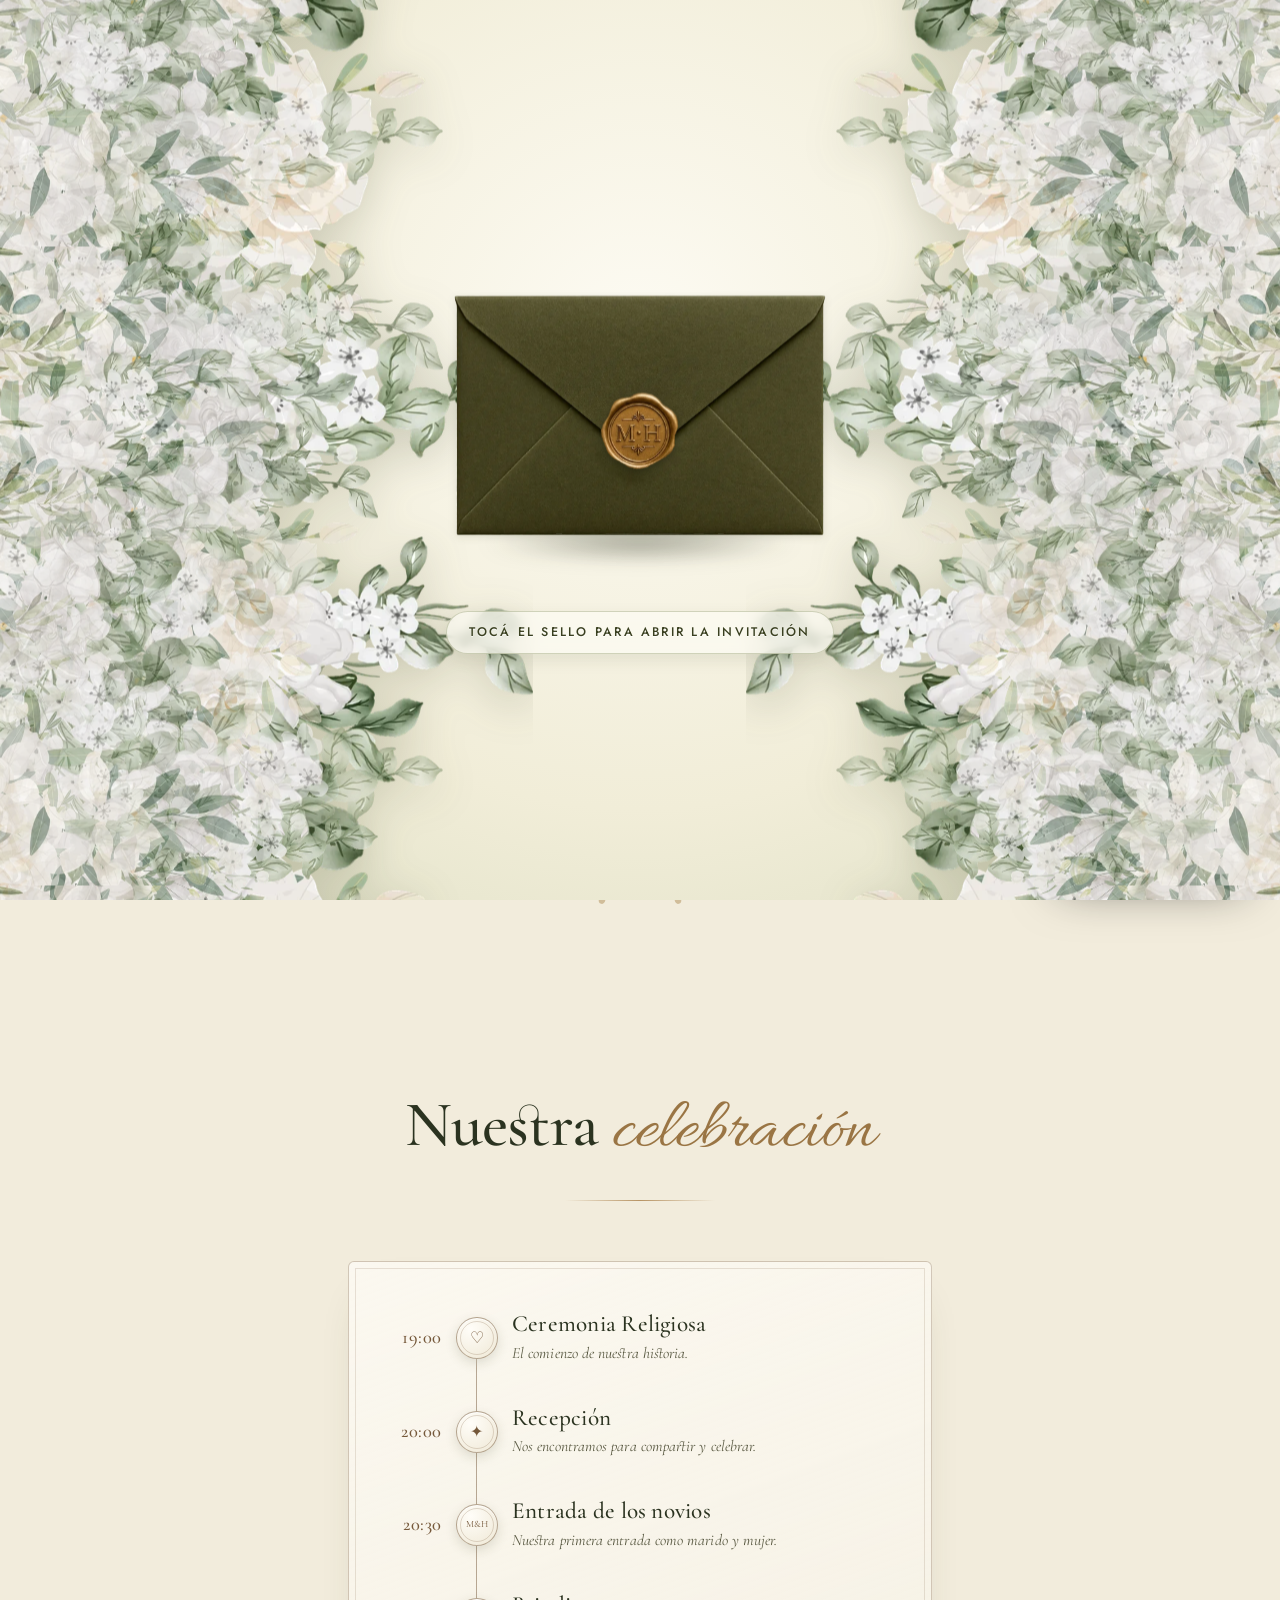
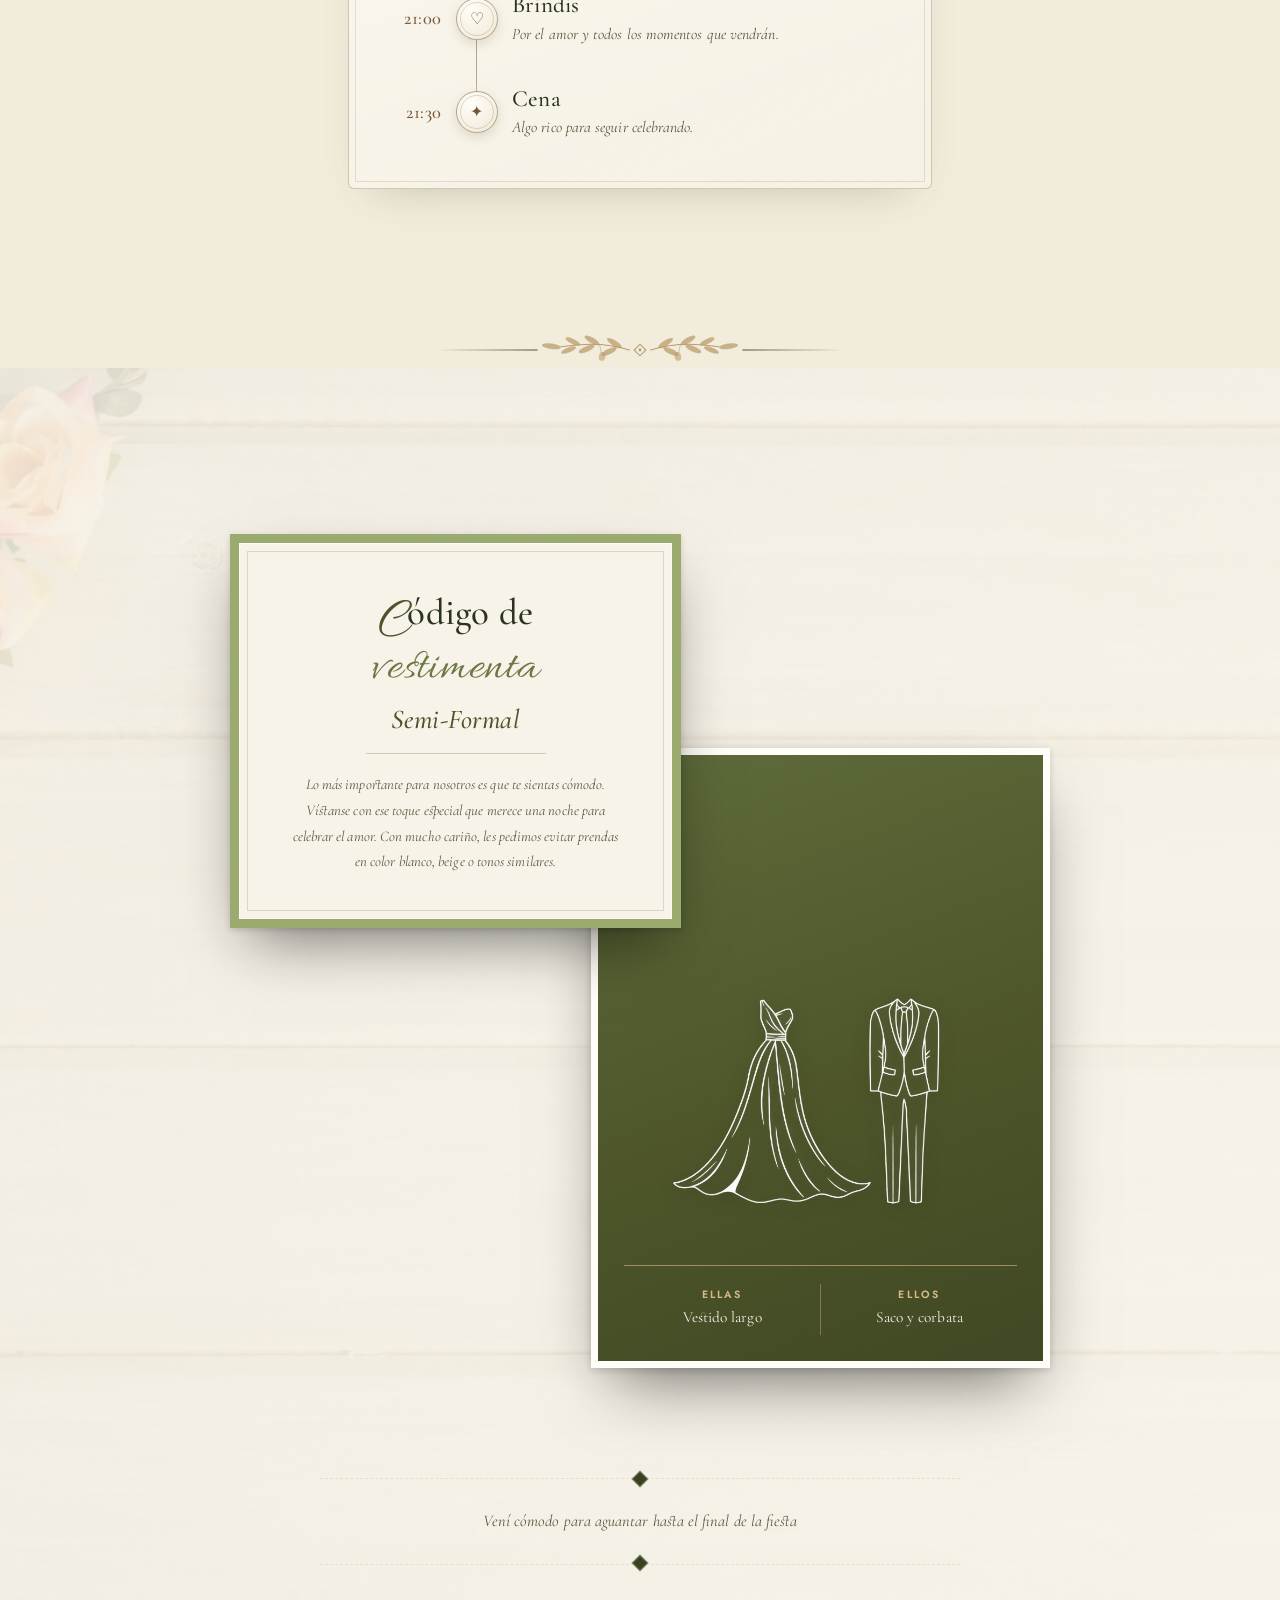
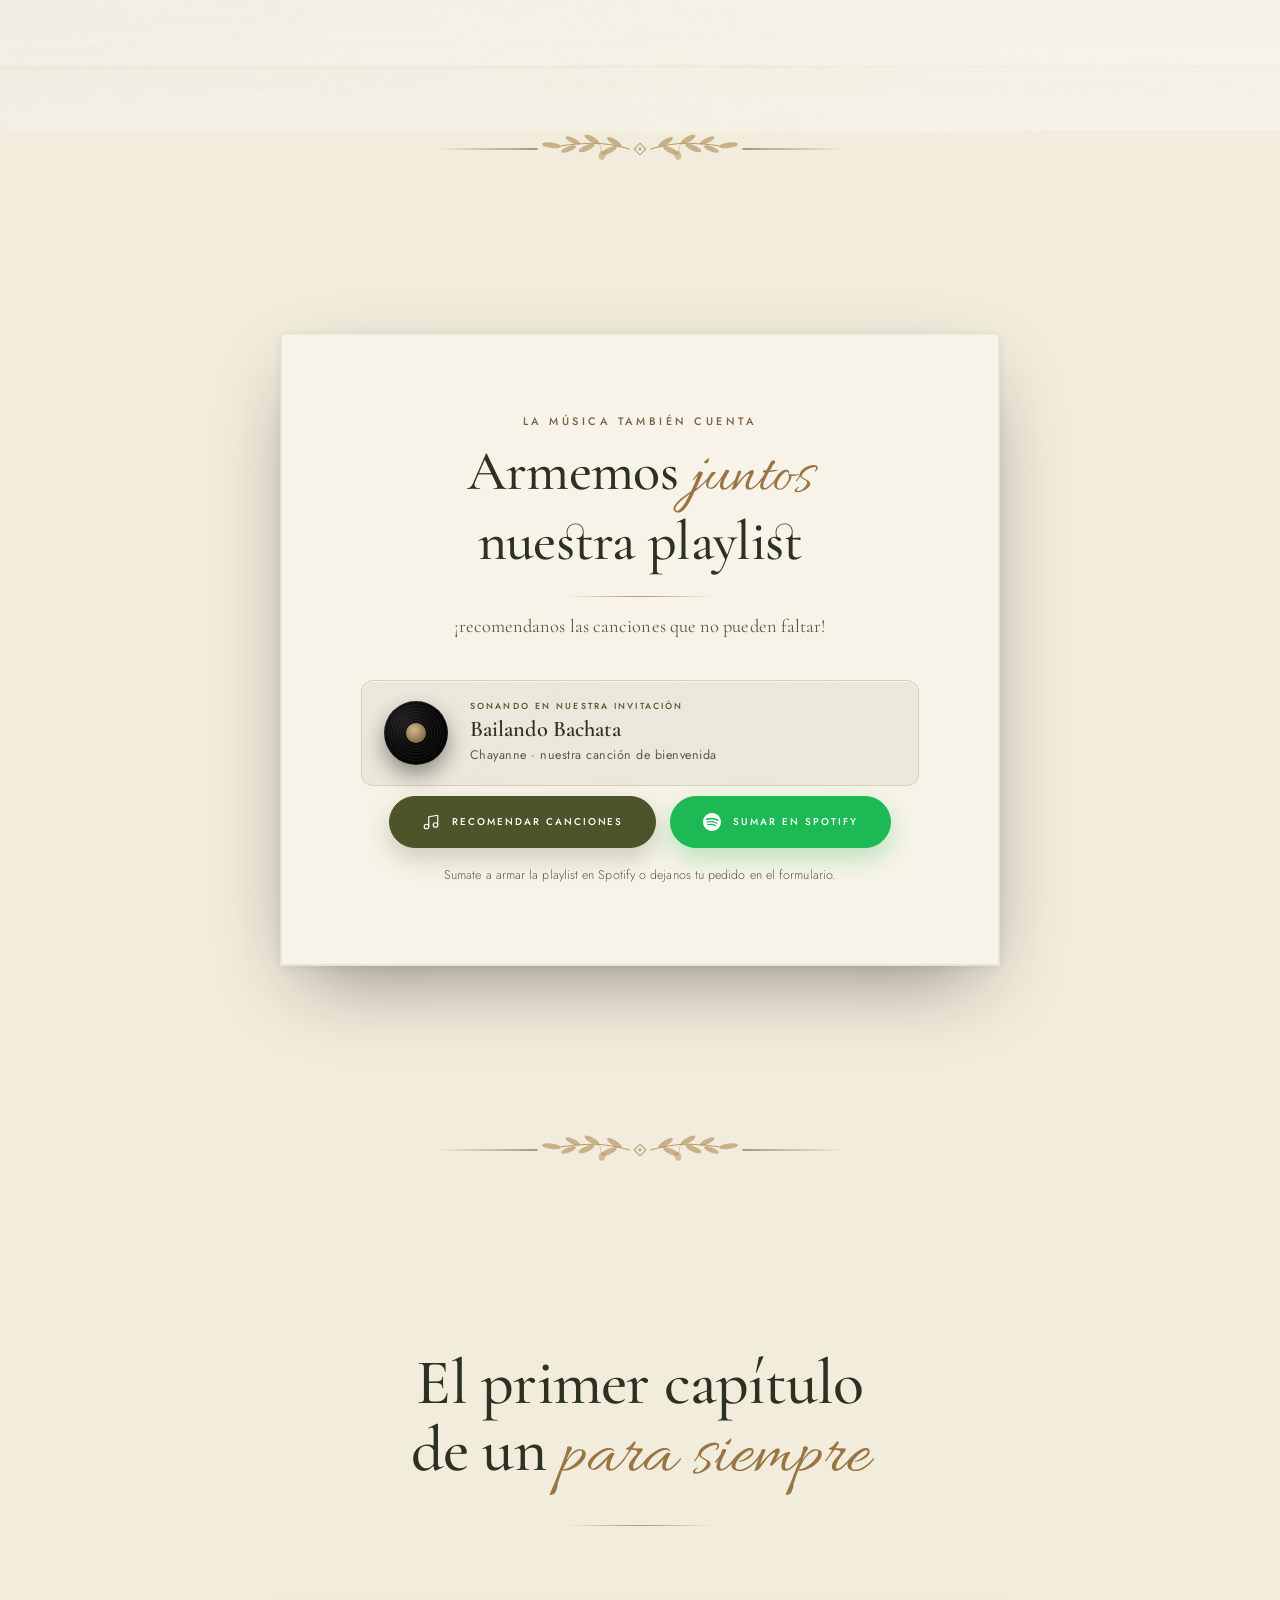
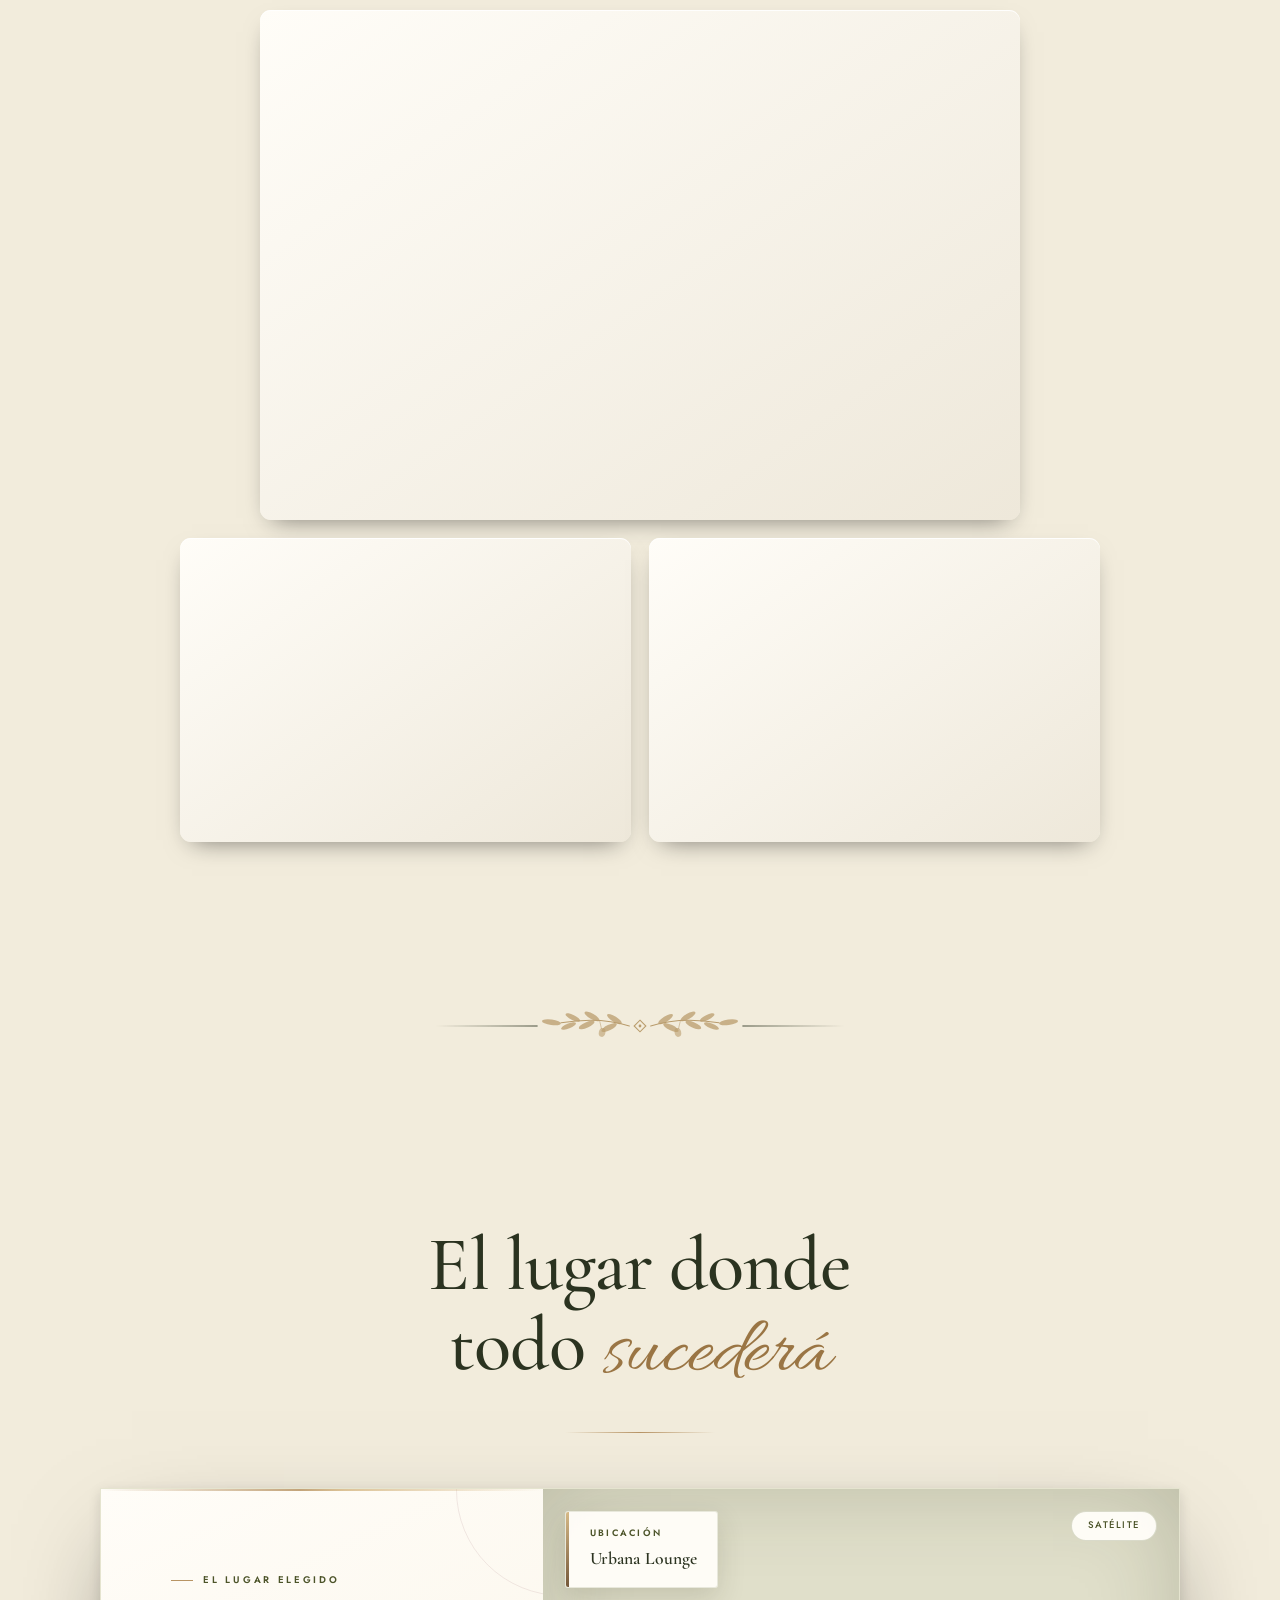
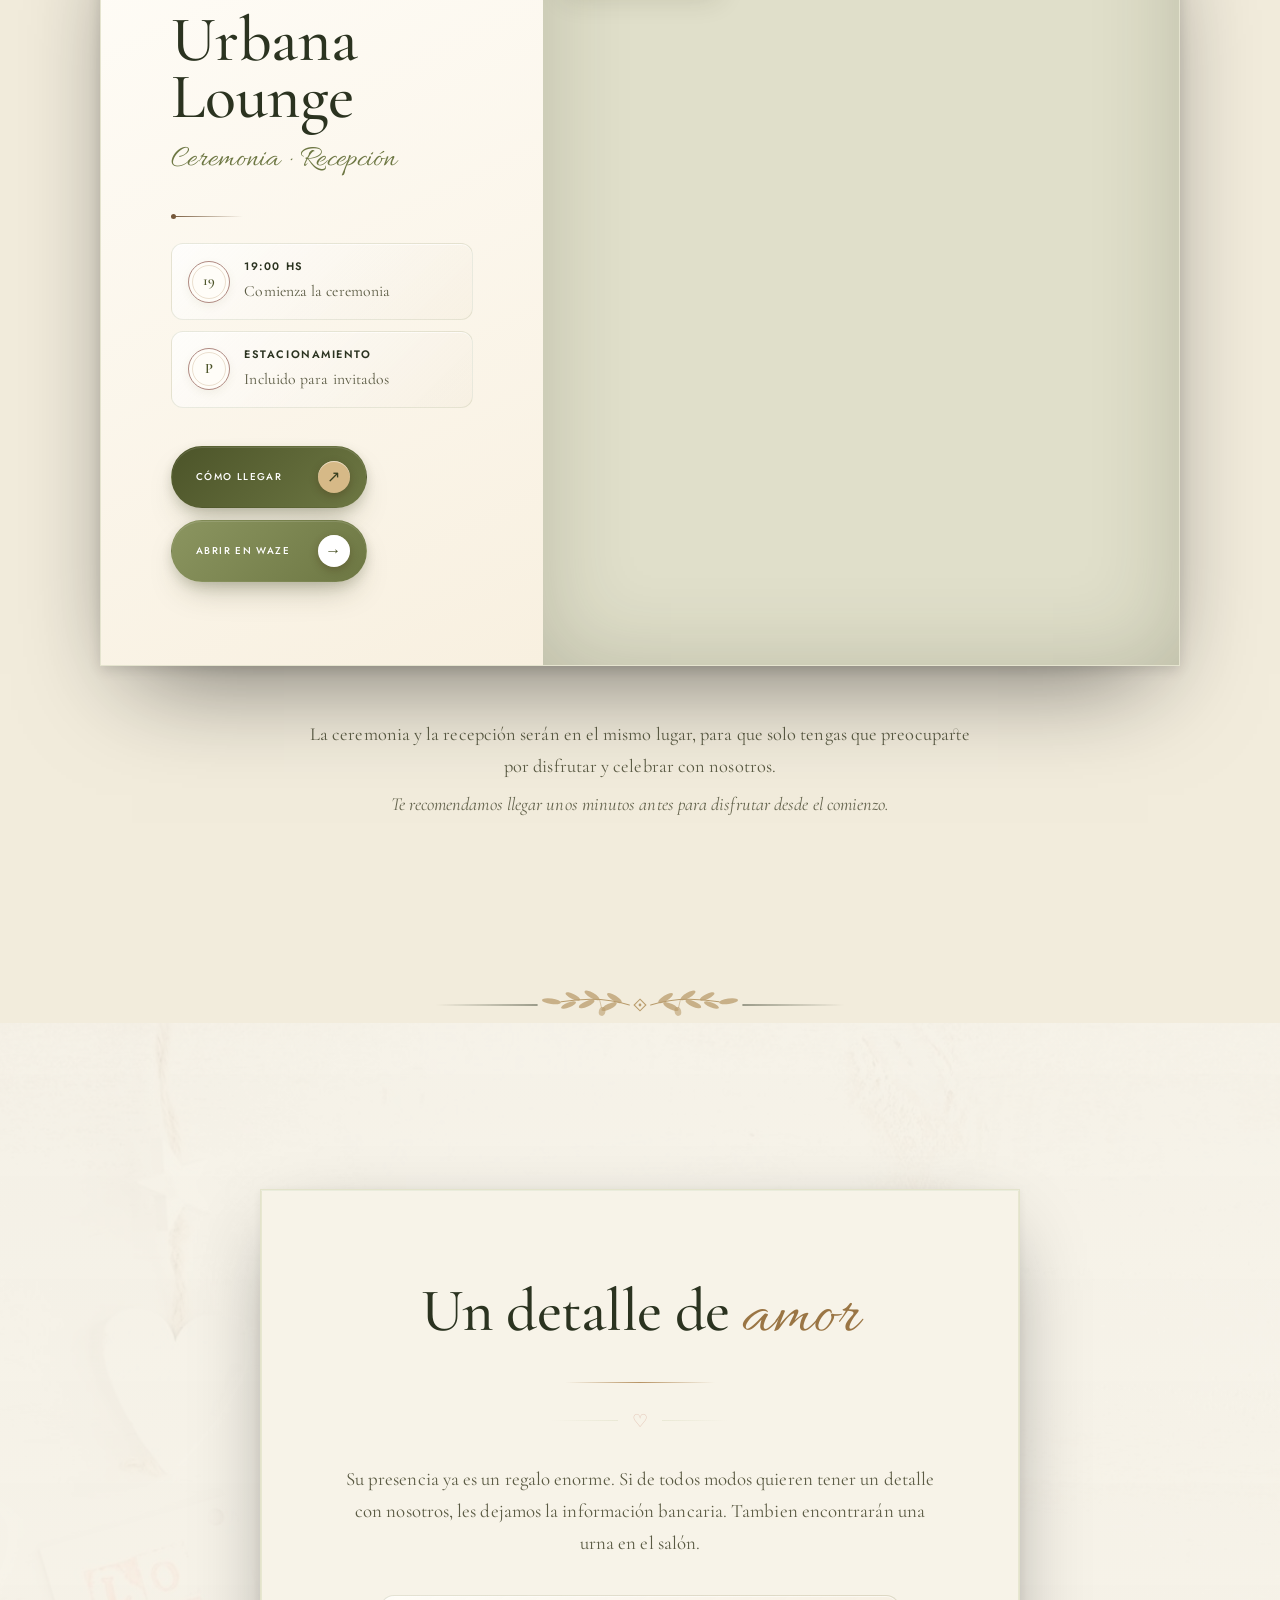
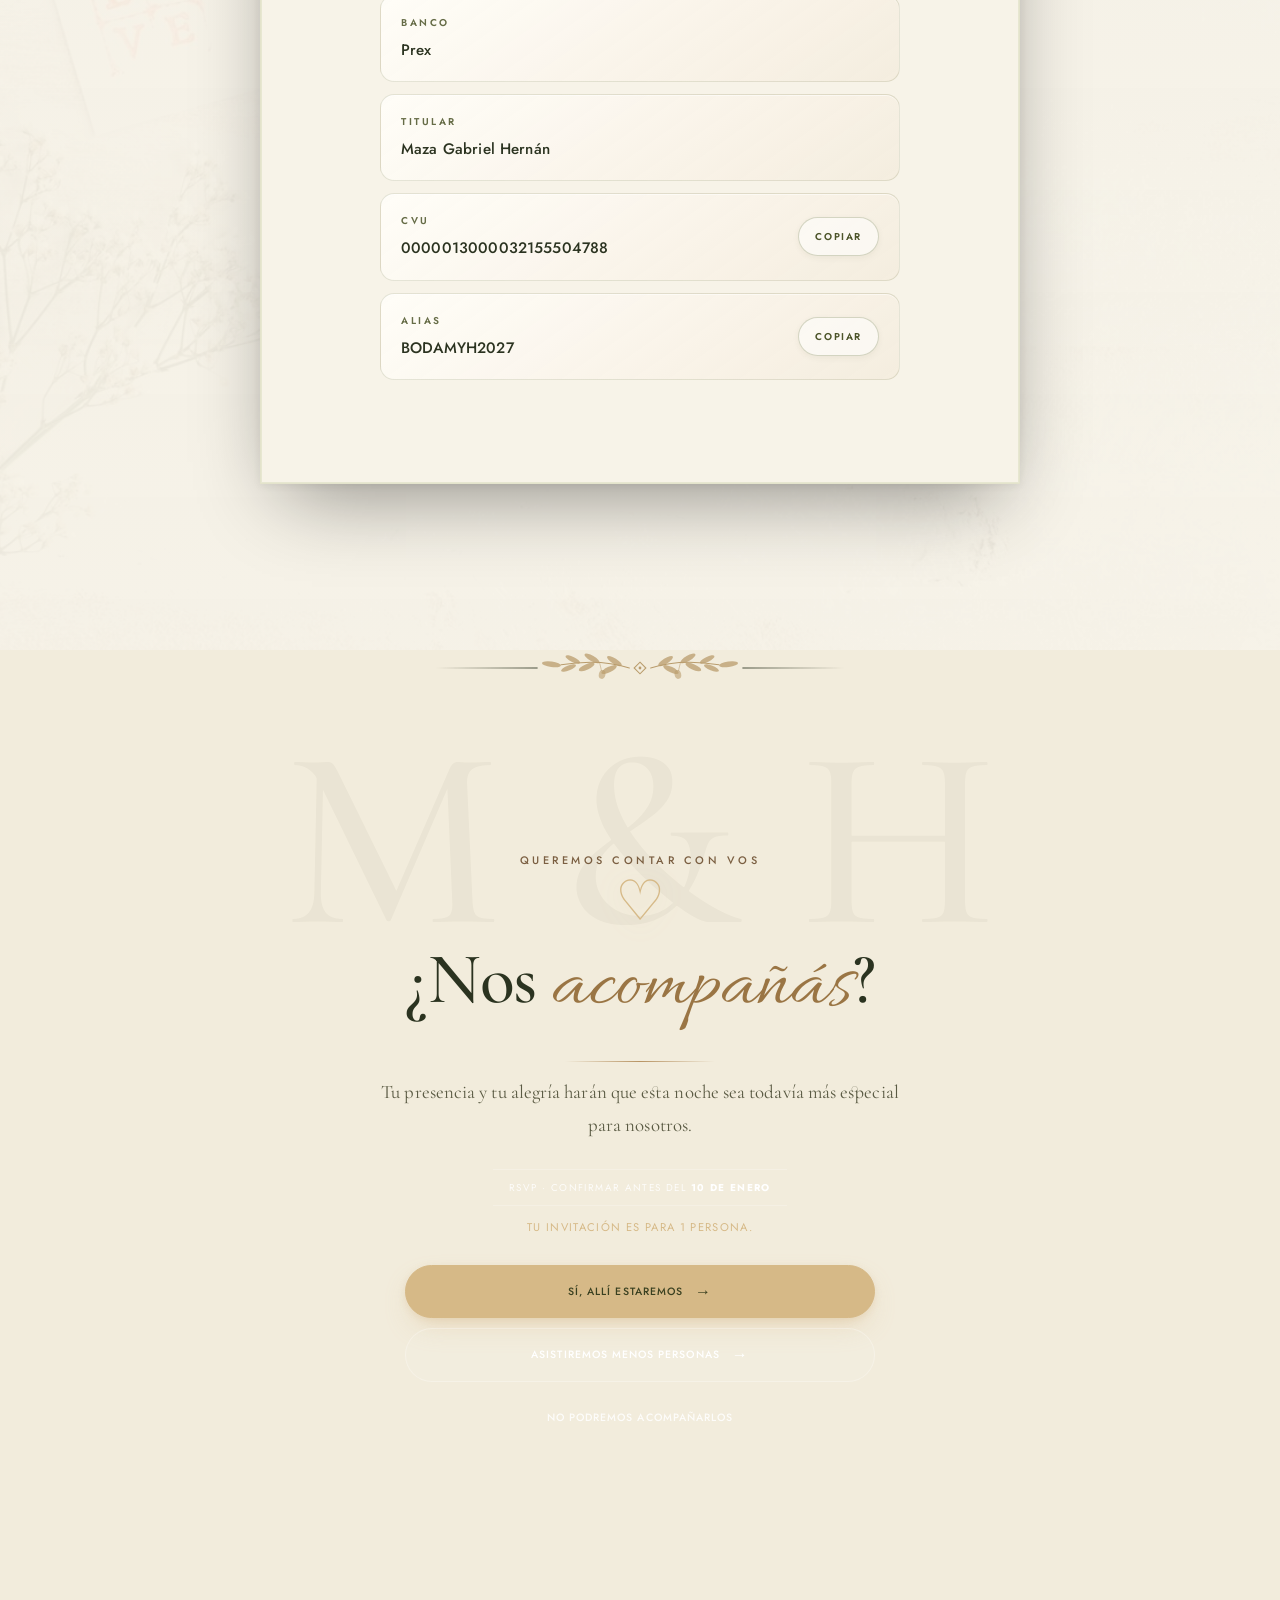
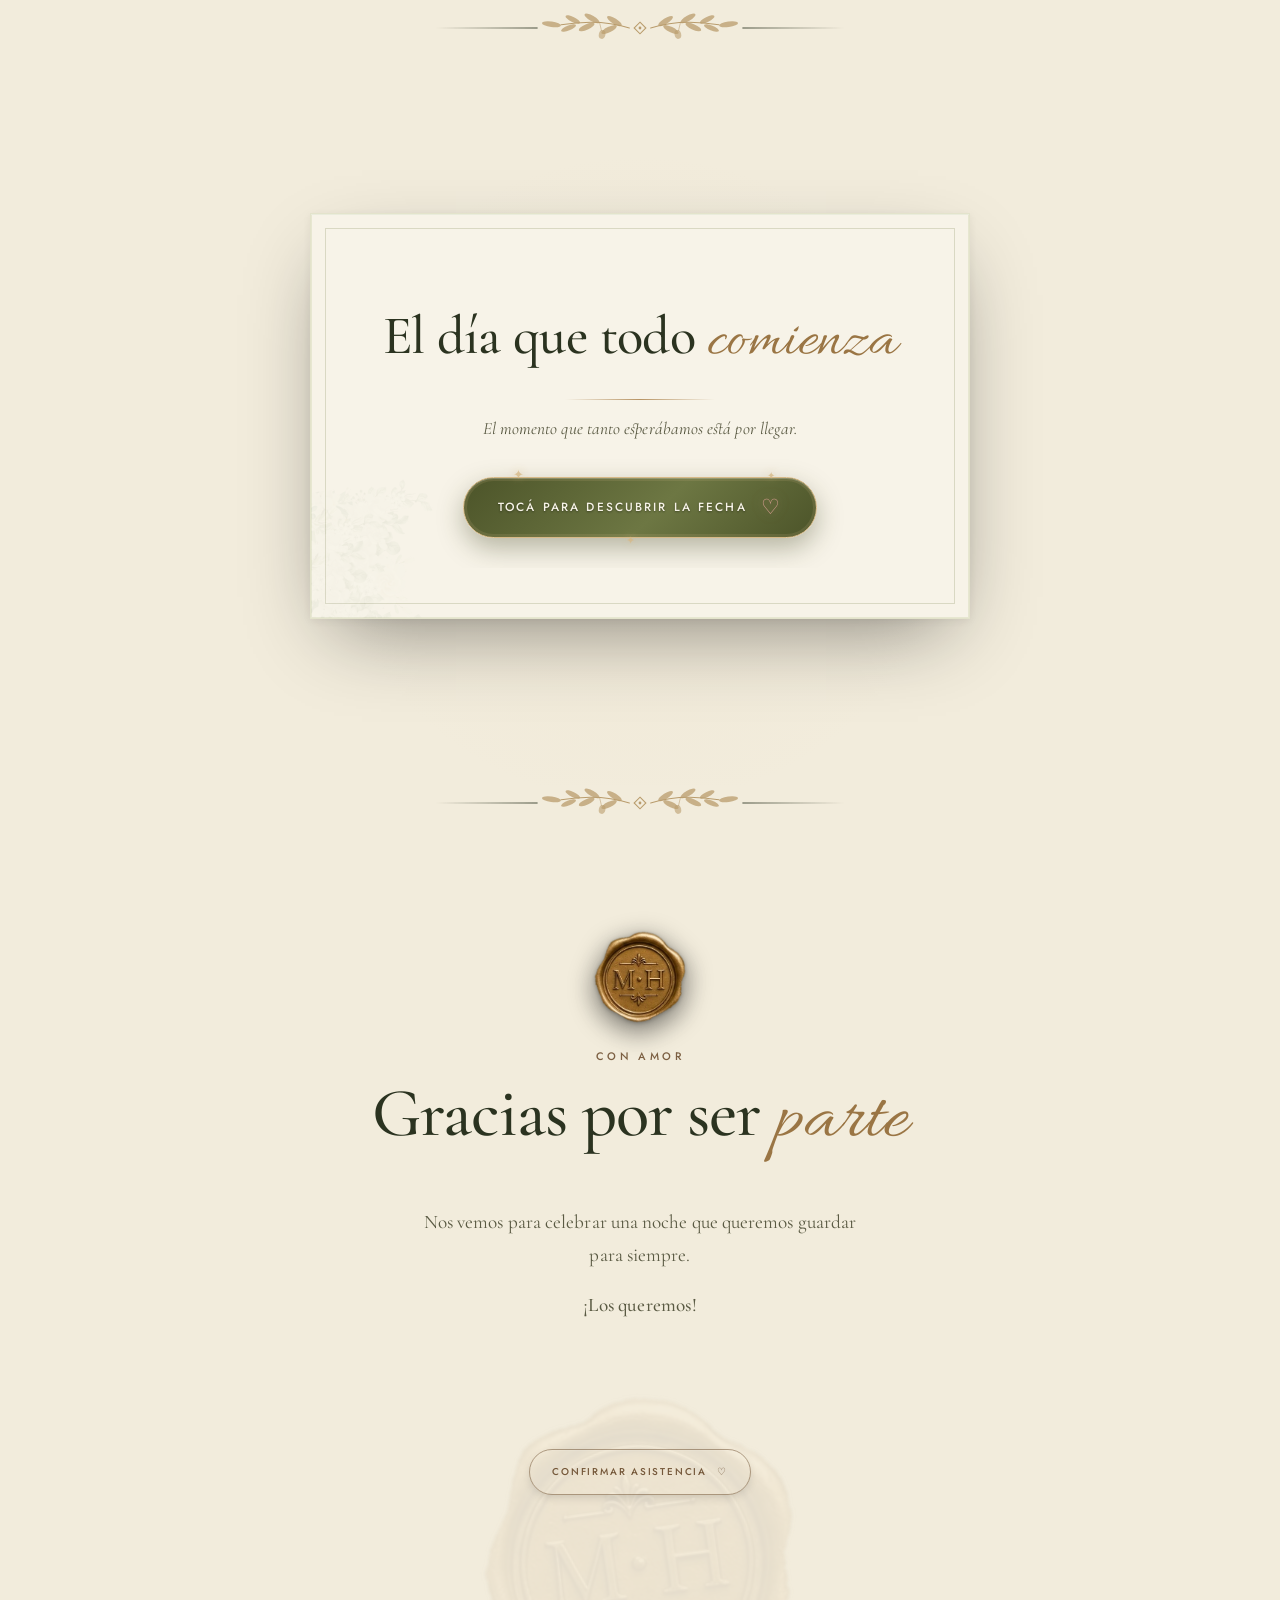
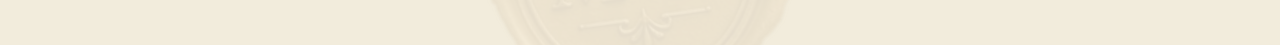
==== commit 721e8f7a: "Actualización del proyecto" ====
--- a/index.html
+++ b/index.html
@@ -17,7 +17,9 @@
     <meta property="og:title" content="María &amp; Hernán · Nuestra boda" />
     <meta
       property="og:description"
-      content="Con mucha ilusión, te invitamos a celebrar nuestro gran día. Tocá el link para abrir tu invitación."
+      content="¡Hola!
+      Después de tanto esperar este momento, por fin podemos compartirles nuestra invitación. 
+      Tocá el link para abrir tu invitación."
     />
     <meta property="og:url" content="https://bodamyh2027.vercel.app/" />
     <meta property="og:site_name" content="María &amp; Hernán" />
@@ -529,7 +531,8 @@
               <div class="timeline-time">19:00</div>
               <div class="timeline-dot">♡</div>
               <div class="timeline-copy">
-                <span>Ceremonia</span>
+                <span>Ceremonia Religiosa</span>
+                <p>El comienzo de nuestra historia.</p>
               </div>
             </article>
             <article
@@ -540,7 +543,8 @@
               <div class="timeline-time">20:00</div>
               <div class="timeline-dot">✦</div>
               <div class="timeline-copy">
-                <span> Recepción</span>
+                <span>Recepción</span>
+                <p>Nos encontramos para compartir y celebrar.</p>
               </div>
             </article>
             <article
@@ -551,7 +555,8 @@
               <div class="timeline-time">20:30</div>
               <div class="timeline-dot">M&amp;H</div>
               <div class="timeline-copy">
-                <span> Entrada de los novios</span>
+                <span>Entrada de los novios</span>
+                <p>Nuestra primera entrada como marido y mujer.</p>
               </div>
             </article>
             <article
@@ -562,7 +567,8 @@
               <div class="timeline-time">21:00</div>
               <div class="timeline-dot">♡</div>
               <div class="timeline-copy">
-                <span> Brindis</span>
+                <span>Brindis</span>
+                <p>Por el amor y todos los momentos que vendrán.</p>
               </div>
             </article>
             <article
@@ -573,7 +579,8 @@
               <div class="timeline-time">21:30</div>
               <div class="timeline-dot">✦</div>
               <div class="timeline-copy">
-                <span> Cena</span>
+                <span>Cena</span>
+                <p>Algo rico para seguir celebrando.</p>
               </div>
             </article>
           </div>
@@ -900,7 +907,7 @@
             <span></span><i>♡</i><span></span>
           </div>
           <p class="gifts-message">
-            Su presencia ya es un regalo enorme. Si de todos modos quieren tener un detalle con nosotros, les dejamos la información bancaria y tambien encontrarán una urna en el salón
+            Su presencia ya es un regalo enorme. Si de todos modos quieren tener un detalle con nosotros, les dejamos la información bancaria. Tambien encontrarán una urna en el salón.
           </p>
           <div class="bank-details">
             <div class="bank-detail">
@@ -1187,8 +1194,7 @@
           <div class="reveal-date-pre" id="date-pre">
             <div class="reveal-date-pre__inner">
               <p class="reveal-date-intro">
-                Un momento único para compartir con ustedes. Tocá el botón para
-                descubrir cuándo.
+                El momento que tanto esperábamos está por llegar.
               </p>
               <button
                 class="reveal-date-btn"
@@ -1512,4 +1518,4 @@
 
     <script src="js/script.js"></script>
   </body>
-</html>
+</html>
--- a/css/style.css
+++ b/css/style.css
@@ -799,6 +799,11 @@
 .hand-note--light{color:var(--gold-light)}
 .closing-content .hand-note,
 .closing-content .handwritten-note{margin-top:18px}
+.closing-content .handwritten-note{
+  font-family:var(--serif);
+  font-style:normal;
+  transform:none;
+}
 
 /* ============ PLAYLIST ============ */
 .playlist-section{padding:clamp(80px,12vw,150px) 20px;background:radial-gradient(ellipse at 50% 100%,#4c5429 0%,var(--olive-deep) 65%)}
@@ -3967,4 +3972,134 @@
 .timeline-copy p{
   margin-left:auto;
   margin-right:auto;
+}
+
+/* ============================================================
+   ITINERARIO · mismo diseño, más compacto, con frase breve bajo
+   cada título y acabado acorde al resto de la invitación
+   (marco fino dorado, medallones con doble aro, tipografía serif)
+   ============================================================ */
+.grand-day-section .timeline{
+  isolation:isolate;
+  padding:6px 0;
+}
+
+/* Marco: borde fino + filete interior, igual que las tarjetas de la web.
+   Está por fuera del contenido, así que no mueve nada. */
+.grand-day-section .timeline::after{
+  content:"";
+  position:absolute;
+  inset:-24px -12px;
+  z-index:-1;
+  border:1px solid rgba(201,206,167,.26);
+  border-radius:6px;
+  background:linear-gradient(160deg,rgba(247,243,232,.055),rgba(247,243,232,.012) 60%);
+  outline:1px solid rgba(214,185,135,.18);
+  outline-offset:-8px;
+  box-shadow:0 24px 60px -28px rgba(0,0,0,.5);
+  pointer-events:none;
+}
+@media(min-width:721px){
+  .grand-day-section .timeline{width:min(560px,100%)}
+}
+
+.grand-day-section .timeline::before{
+  top:44px;
+  bottom:44px;
+  background:linear-gradient(180deg,
+    transparent 0%,
+    rgba(214,185,135,.55) 10%,
+    rgba(214,185,135,.55) 90%,
+    transparent 100%);
+}
+
+.grand-day-section .timeline-item{
+  min-height:0;
+  padding:clamp(14px,3.4vw,20px) 0;
+}
+
+/* Hora */
+.grand-day-section .timeline-time{
+  color:var(--gold-light);
+  letter-spacing:.03em;
+}
+
+/* Medallón: siempre circular, con doble aro dorado */
+.grand-day-section .timeline-dot{
+  width:min(42px,100%);
+  height:auto;
+  aspect-ratio:1;
+  position:relative;
+  border:1px solid rgba(214,185,135,.6);
+  background:radial-gradient(circle at 35% 28%,#56602f 0%,#3a4020 78%);
+  color:var(--gold-light);
+  font-size:1rem;
+  line-height:1;
+  box-shadow:0 4px 12px rgba(0,0,0,.3),inset 0 1px 0 rgba(255,255,255,.1);
+}
+.grand-day-section .timeline-dot::before{
+  content:"";
+  position:absolute;
+  inset:3px;
+  border:1px solid rgba(214,185,135,.28);
+  border-radius:50%;
+  pointer-events:none;
+}
+/* "M&H" entra dentro del círculo */
+.grand-day-section .timeline-item:nth-child(3) .timeline-dot{
+  font-size:clamp(.5rem,2.2vw,.6rem);
+  letter-spacing:0;
+  white-space:nowrap;
+  padding:0;
+}
+
+/* Hito actual (día de la boda) */
+.grand-day-section .timeline-item.is-current .timeline-dot{
+  background:var(--gold-light);
+  color:var(--olive-deep);
+  border-color:var(--gold-light);
+  box-shadow:0 0 0 6px rgba(214,185,135,.14),0 0 28px rgba(214,185,135,.5);
+}
+.grand-day-section .timeline-item.is-current .timeline-dot::before{
+  border-color:rgba(58,64,32,.3);
+}
+
+/* Título + frase */
+.grand-day-section .timeline-copy span{
+  white-space:normal;
+  line-height:1.15;
+  letter-spacing:.01em;
+}
+.grand-day-section .timeline-copy p{
+  margin:5px 0 0;
+  max-width:420px;
+  font-family:var(--serif);
+  font-style:italic;
+  font-weight:400;
+  font-size:clamp(.84rem,3.3vw,.98rem);
+  line-height:1.4;
+  color:var(--olive-mist);
+}
+.grand-day-section .timeline-item.is-current .timeline-copy p{color:var(--cream-soft)}
+
+/* Modo claro */
+body.theme-light .grand-day-section .timeline::after{
+  border-color:rgba(117,88,58,.3);
+  background:linear-gradient(160deg,rgba(255,253,248,.7),rgba(255,253,248,.3));
+  outline-color:rgba(117,88,58,.16);
+  box-shadow:0 20px 44px -26px rgba(60,66,32,.3);
+}
+body.theme-light .grand-day-section .timeline::before{
+  background:linear-gradient(180deg,transparent 0%,rgba(117,88,58,.5) 10%,rgba(117,88,58,.5) 90%,transparent 100%);
+}
+body.theme-light .grand-day-section .timeline-dot{
+  background:radial-gradient(circle at 35% 28%,#fffdf8 0%,#f2ecdc 80%);
+  color:#75583a;
+  border-color:rgba(117,88,58,.5);
+  box-shadow:0 4px 12px rgba(60,66,32,.15),inset 0 1px 0 rgba(255,255,255,.9);
+}
+body.theme-light .grand-day-section .timeline-dot::before{border-color:rgba(117,88,58,.22)}
+body.theme-light .grand-day-section .timeline-copy p{color:#5a5a43}
+body.theme-light .grand-day-section .timeline-item.is-current .timeline-dot{
+  background:#75583a;color:#fff;border-color:#75583a;
 }
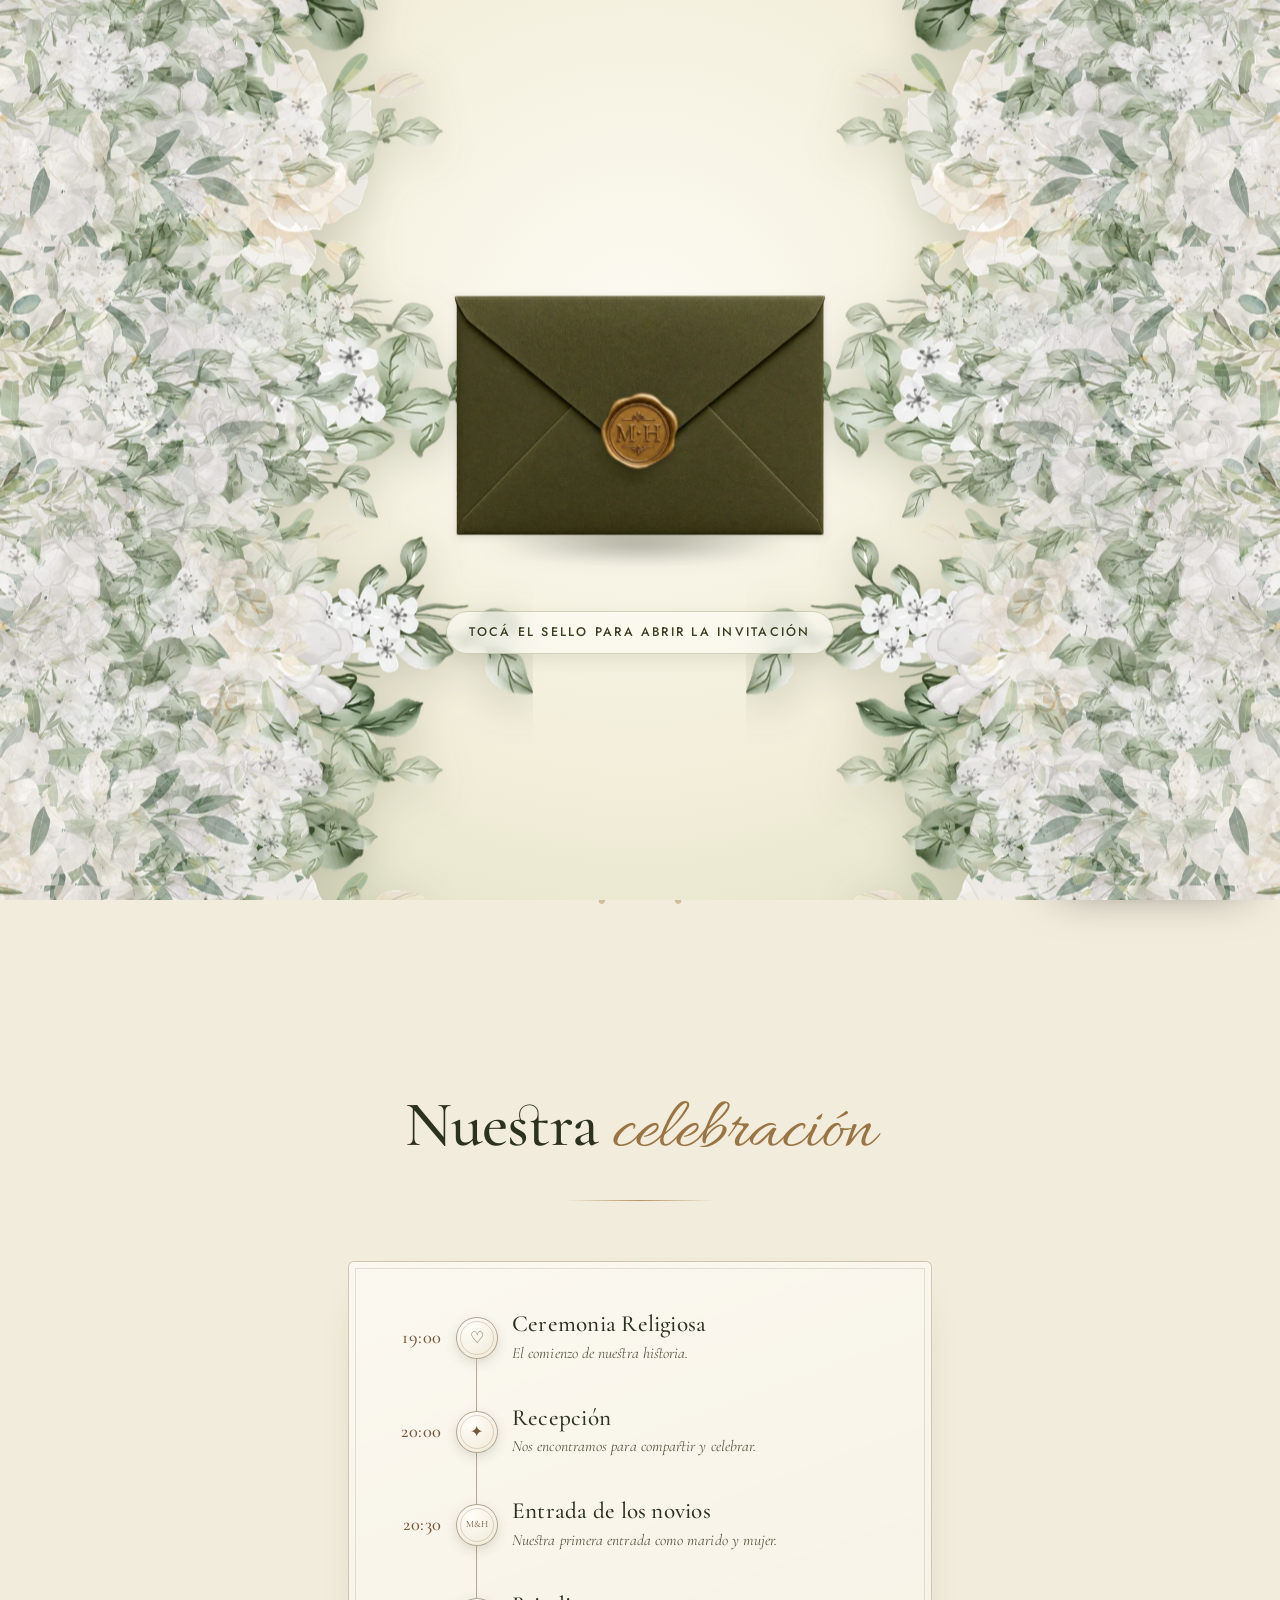
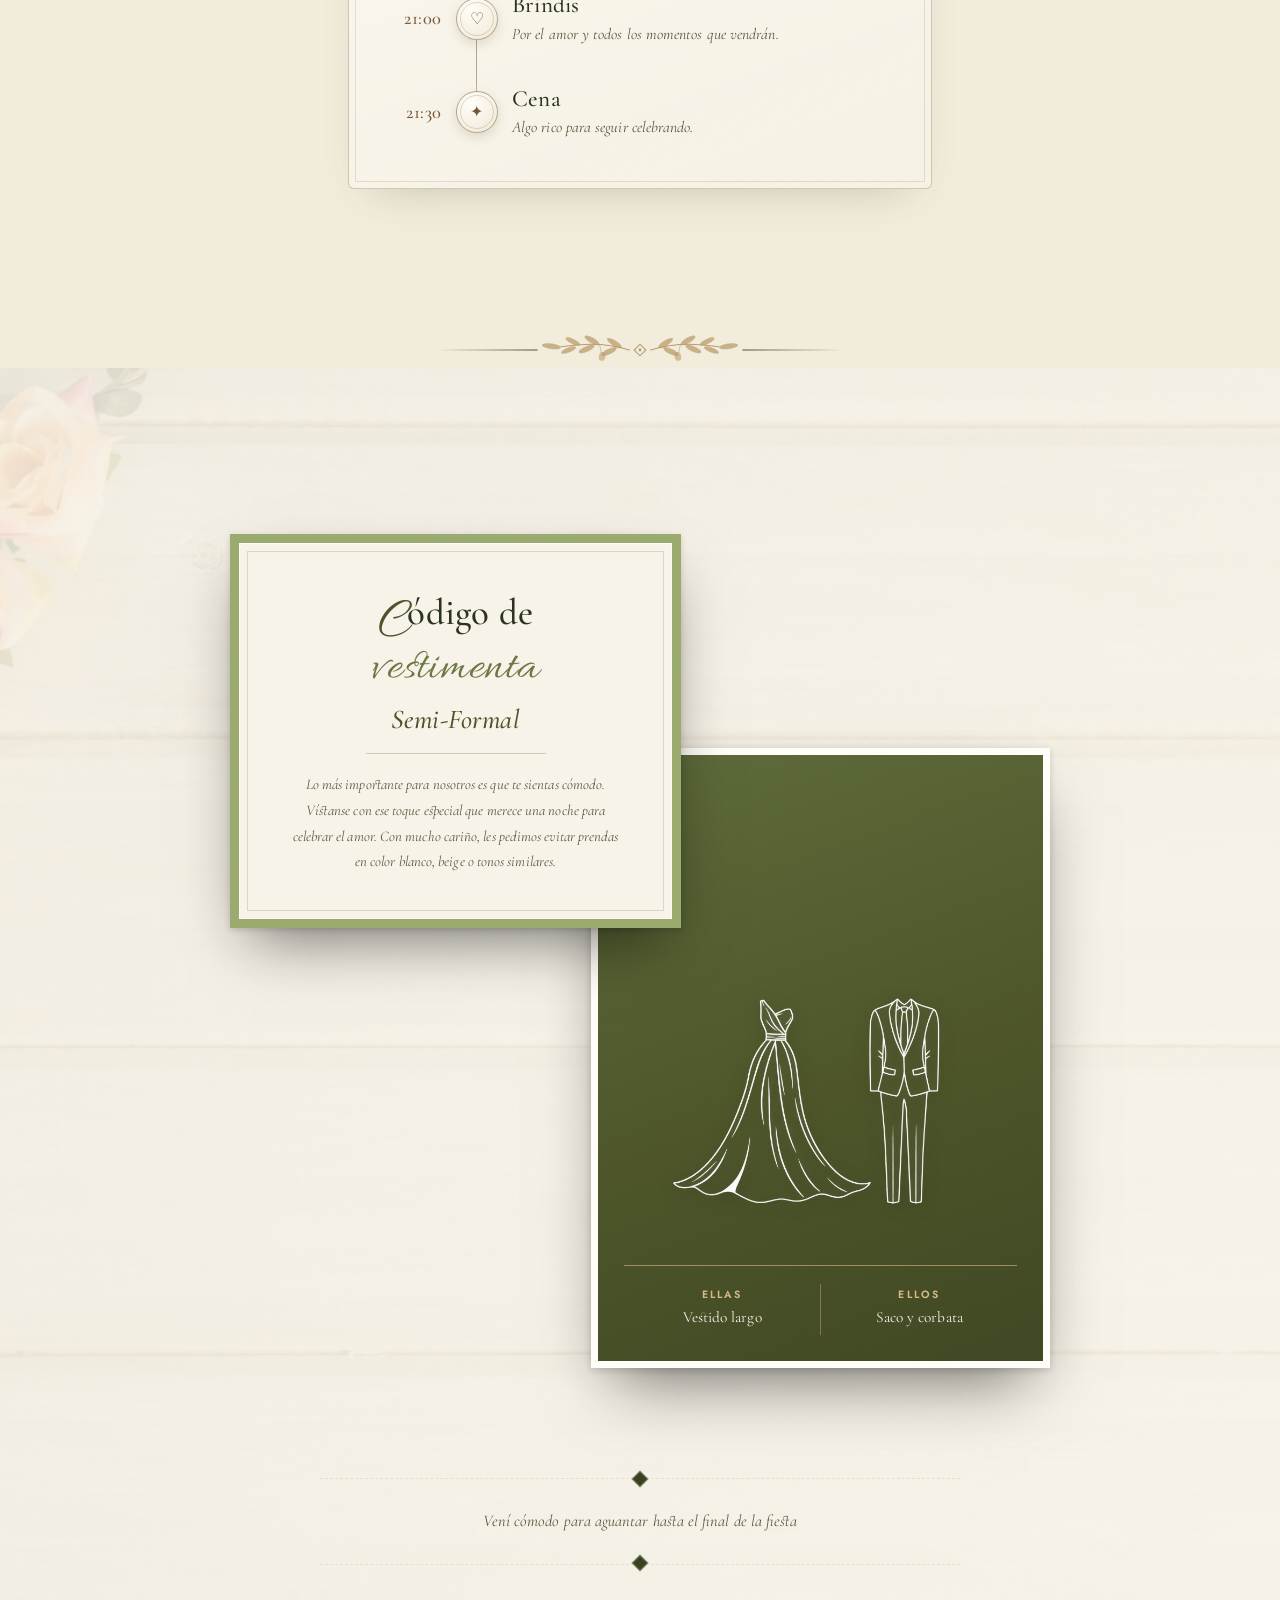
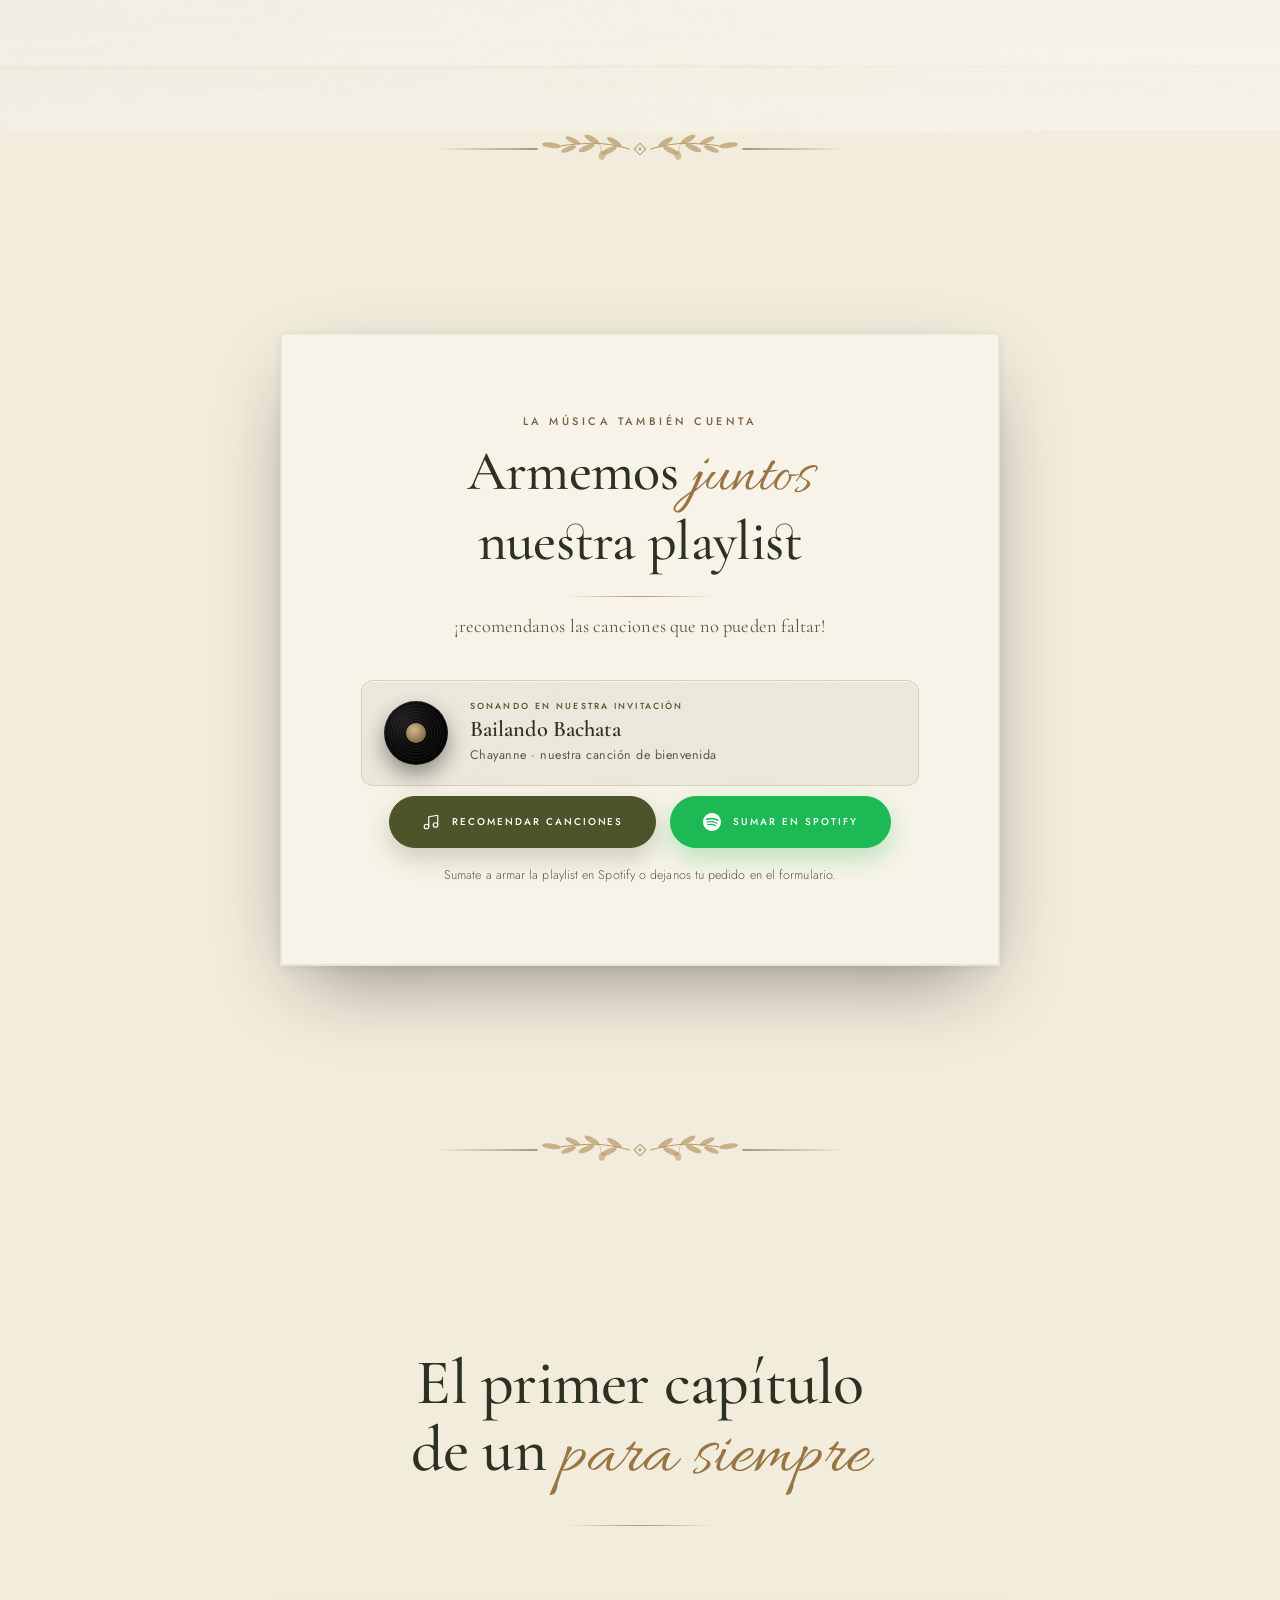
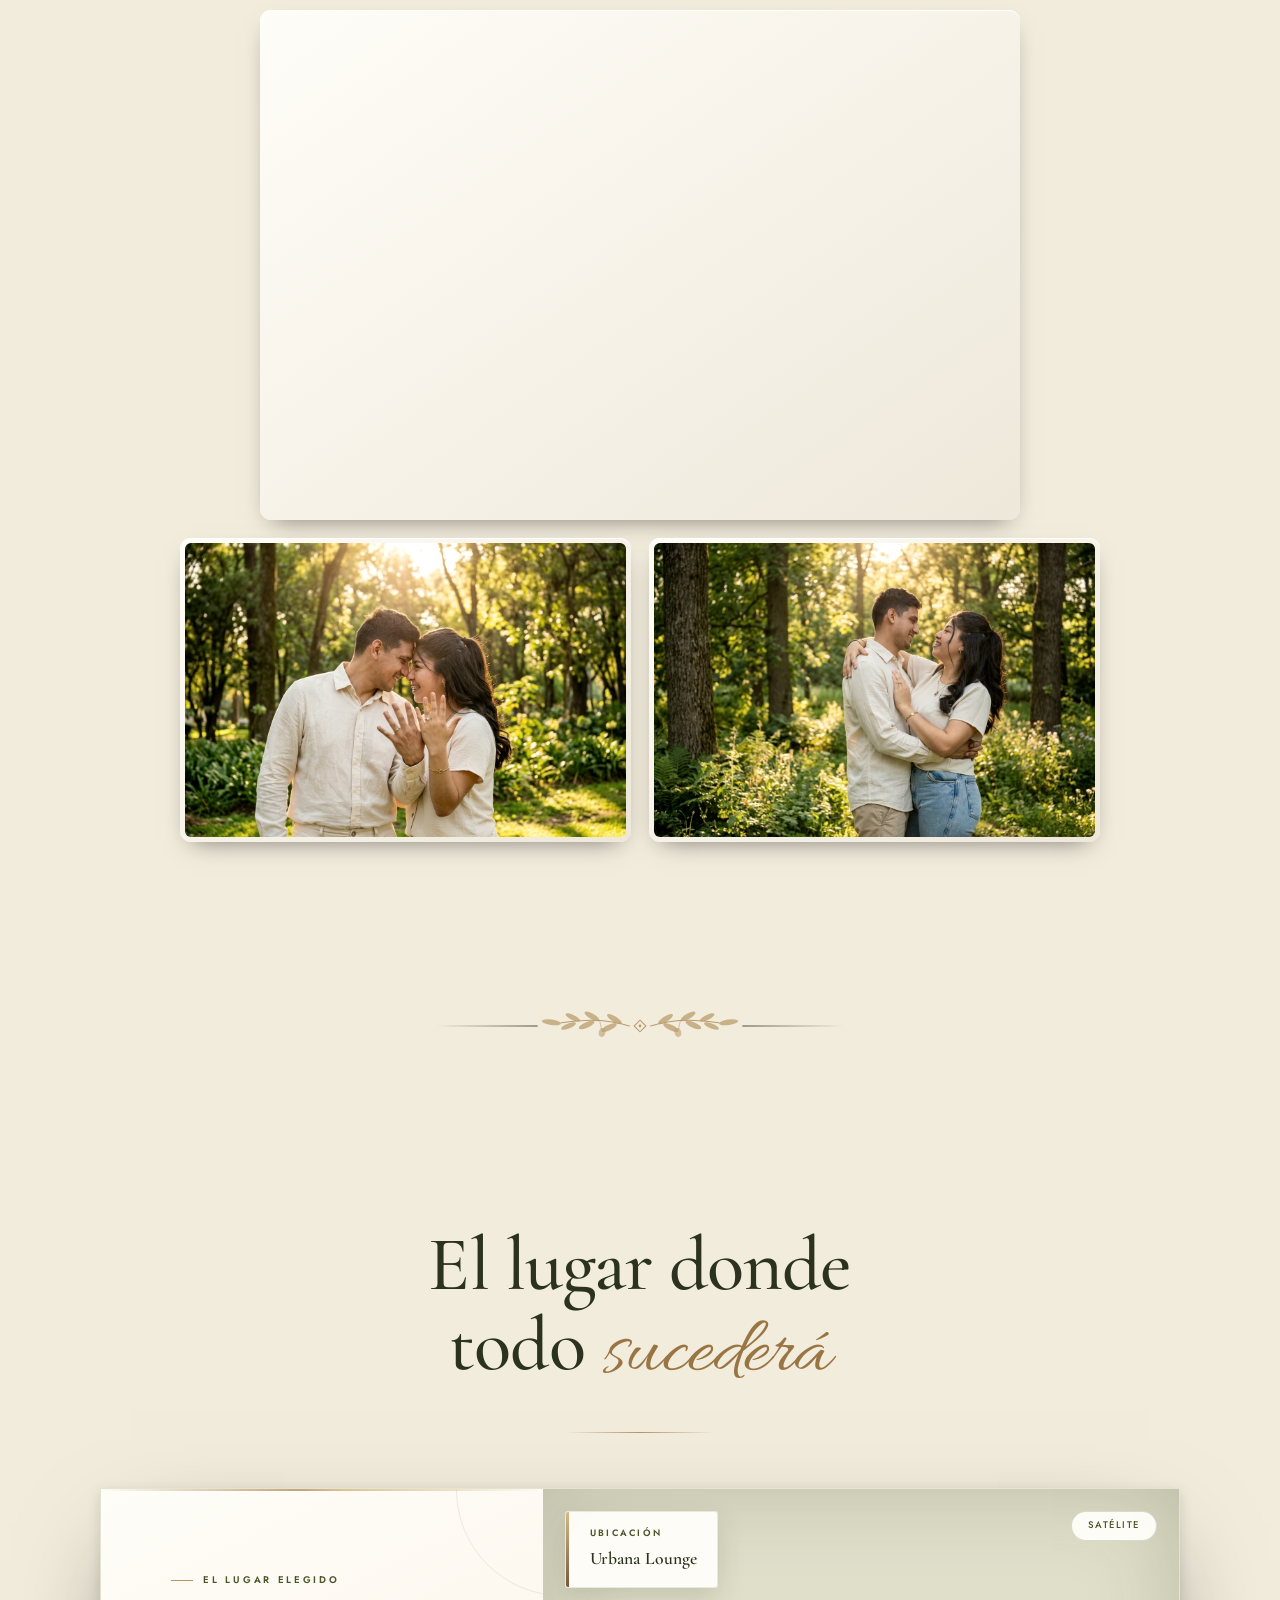
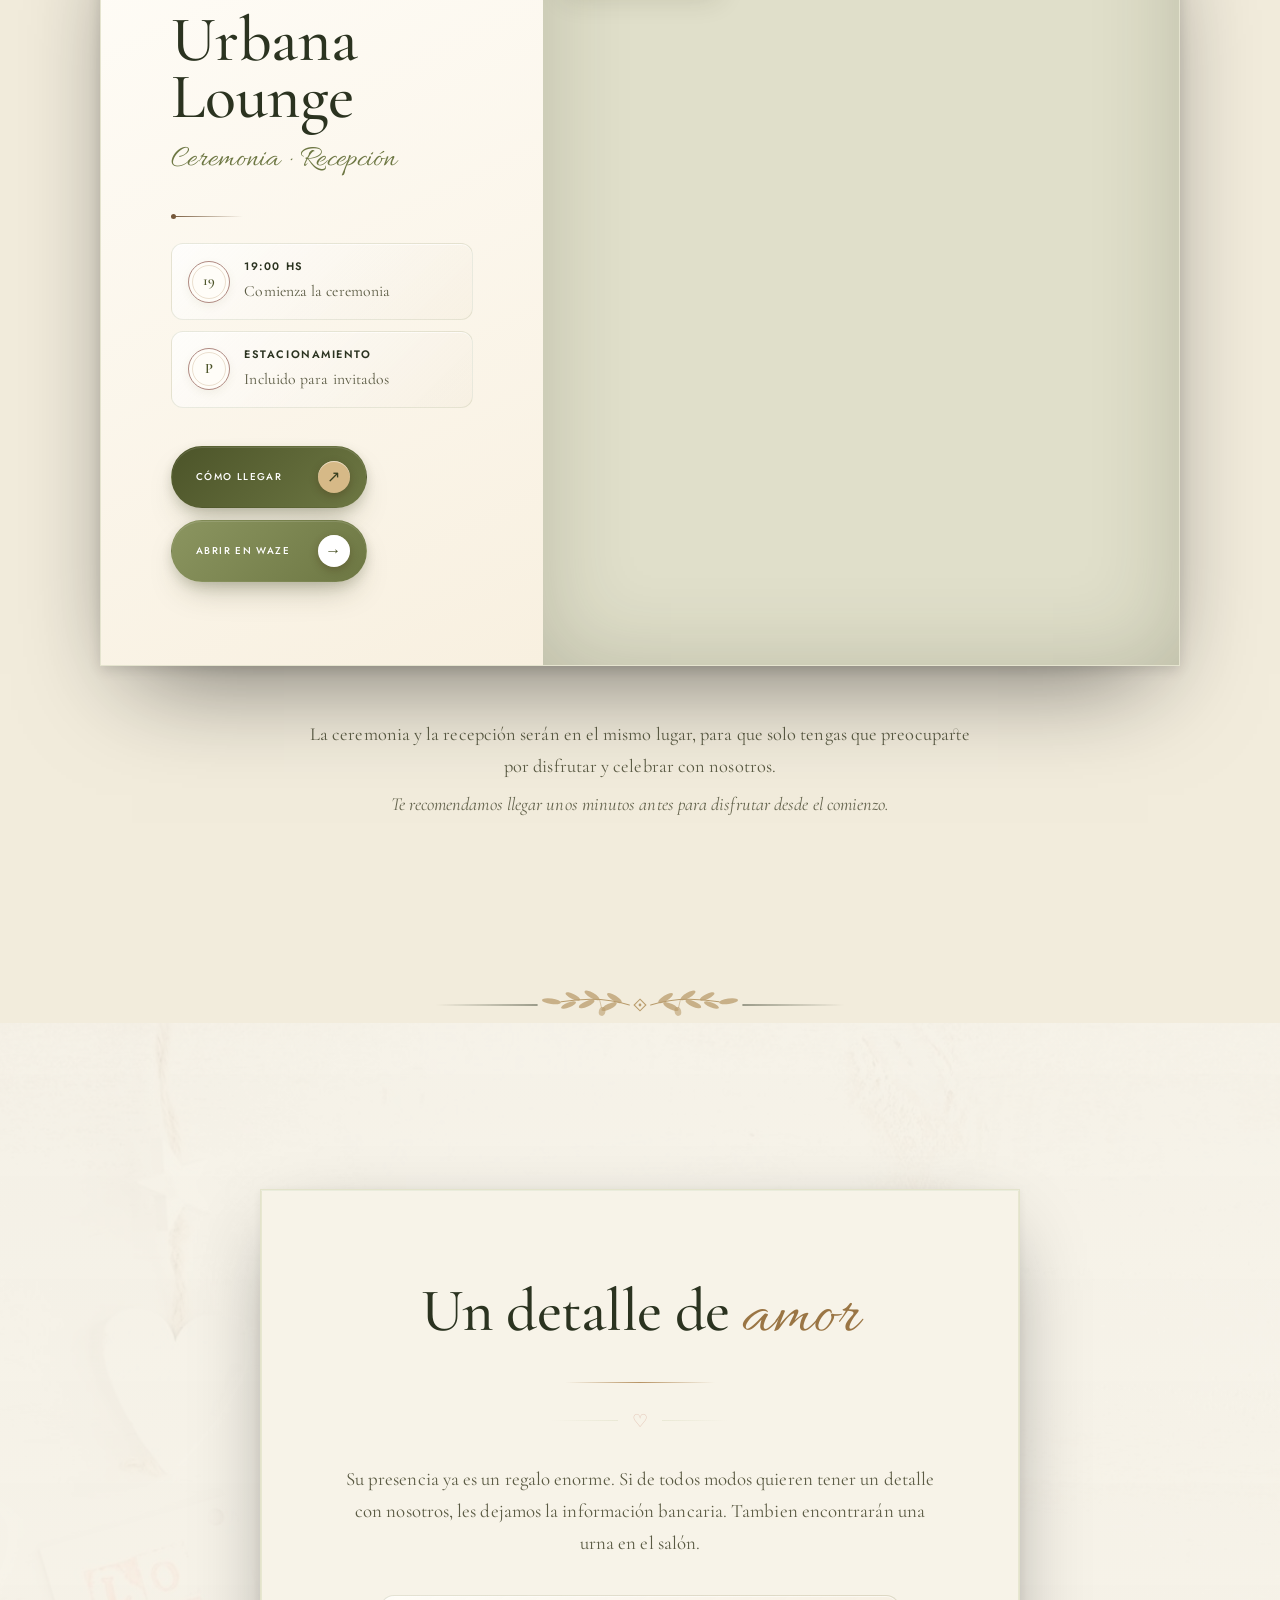
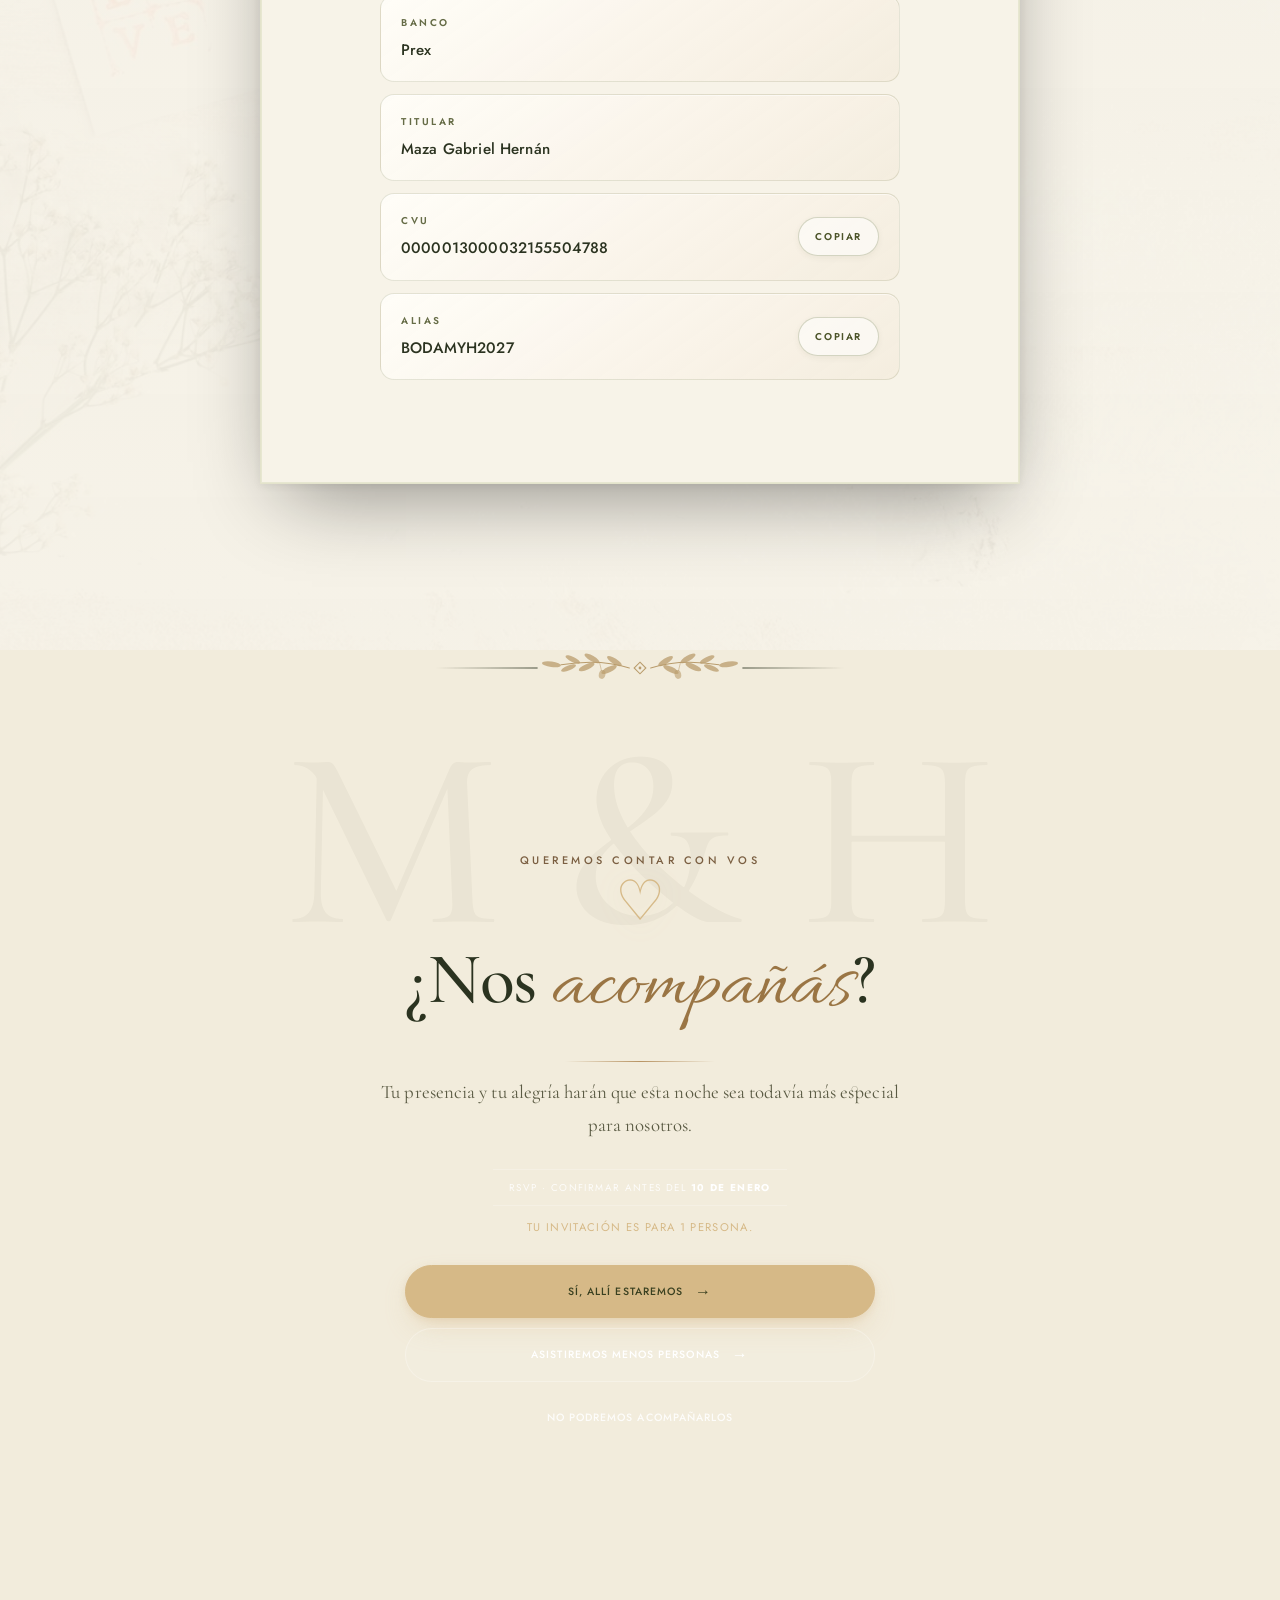
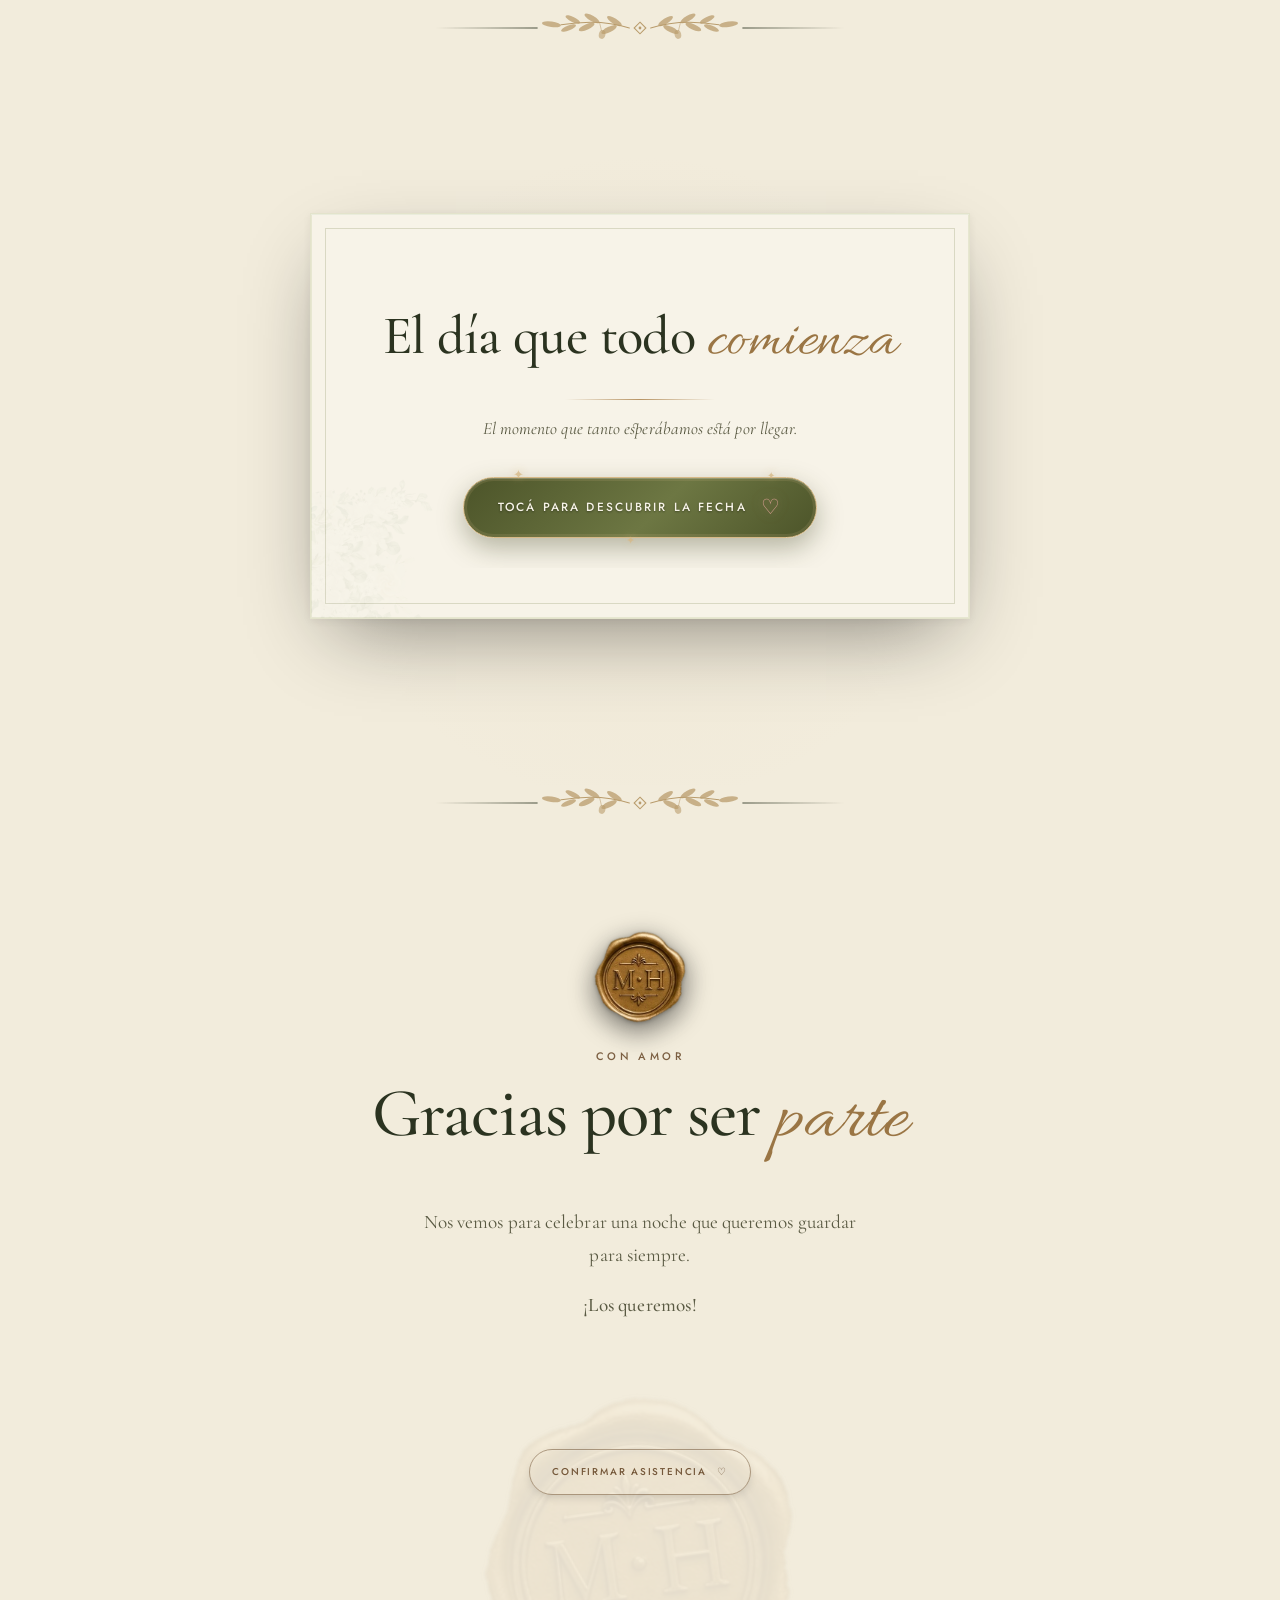
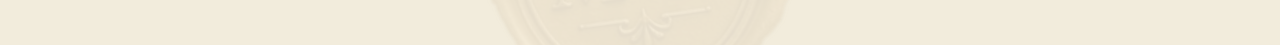
==== commit 293a6f14: "Actualización final" ====
--- a/index.html
+++ b/index.html
@@ -3,6 +3,7 @@
   <head>
     <meta charset="UTF-8" />
     <meta
+
       name="viewport"
       content="width=device-width, initial-scale=1.0, viewport-fit=cover"
     />
@@ -80,7 +81,7 @@
       fetchpriority="high"
     />
     <link rel="preload" as="image" href="img/sobre-solapa.webp" />
-    <link rel="preload" as="image" href="img/10.webp" />
+    <link rel="preload" as="image" href="img/5.webp" />
     <link rel="preload" as="image" href="img/flores-izquierda.webp" />
     <link rel="preload" as="image" href="img/flores-derecha.webp" />
     <link
@@ -353,7 +354,7 @@
               />
               <span class="env-card-clip">
                 <span class="envelope-css__photo">
-                  <img src="img/10.webp" alt="" width="600" height="800" />
+                  <img src="img/5.webp" alt="" width="600" height="800" />
                 </span>
               </span>
               <img
@@ -755,7 +756,7 @@
             </div>
             <div class="gallery-item gallery-item--tall">
               <img
-                src="img/5.webp"
+                src="img/10.webp"
                 alt="Hernán y María mostrando el anillo"
                 loading="lazy"
                 decoding="async"
--- a/css/style.css
+++ b/css/style.css
@@ -466,7 +466,7 @@
 .envelope-css__flap::before{content:"";position:absolute;inset:0;background:linear-gradient(180deg,transparent 78%,rgba(0,0,0,.28) 100%);-webkit-clip-path:polygon(0 0,100% 0,50% 100%);clip-path:polygon(0 0,100% 0,50% 100%);pointer-events:none}
 .envelope-css__flap::after{content:"";position:absolute;inset:0;background:linear-gradient(180deg,rgba(255,255,255,.16),transparent 40%);-webkit-clip-path:polygon(0 0,100% 0,50% 100%);clip-path:polygon(0 0,100% 0,50% 100%);pointer-events:none;mix-blend-mode:screen}
 .envelope-css__photo{position:absolute;left:50%;top:50%;width:88%;aspect-ratio:3/4;transform:translate(-50%,-50%) scale(.28);transform-origin:center center;opacity:0;z-index:6;transition:transform 3.6s cubic-bezier(.32,.02,.25,1),opacity 1.2s ease;pointer-events:none;will-change:transform,opacity;perspective:900px}
-.envelope-css__photo img{width:100%;height:100%;object-fit:cover;object-position:58% 38%;display:block;border-radius:4px 6px 5px 7px / 6px 4px 7px 5px;border-top:10px solid #fdfaf6;border-left:10px solid #fdfaf6;border-right:10px solid #fdfaf6;border-bottom:22px solid #fdfaf6;box-shadow:0 26px 44px -16px rgba(20,10,5,.55),0 12px 22px -10px rgba(20,10,5,.35),0 4px 10px rgba(20,10,5,.22),0 1px 0 rgba(0,0,0,.05),inset 0 0 0 1px rgba(0,0,0,.06),inset 0 -8px 12px -8px rgba(60,40,20,.08);transform:rotate(-1.2deg) rotateX(2deg) rotateY(-1.5deg) skewX(.3deg);filter:saturate(1.02) contrast(1.02) brightness(1.01)}
+.envelope-css__photo img{width:100%;height:100%;object-fit:cover;object-position:45% 50%;display:block;border-radius:4px 6px 5px 7px / 6px 4px 7px 5px;border-top:10px solid #fdfaf6;border-left:10px solid #fdfaf6;border-right:10px solid #fdfaf6;border-bottom:22px solid #fdfaf6;box-shadow:0 26px 44px -16px rgba(20,10,5,.55),0 12px 22px -10px rgba(20,10,5,.35),0 4px 10px rgba(20,10,5,.22),0 1px 0 rgba(0,0,0,.05),inset 0 0 0 1px rgba(0,0,0,.06),inset 0 -8px 12px -8px rgba(60,40,20,.08);transform:rotate(-1.2deg) rotateX(2deg) rotateY(-1.5deg) skewX(.3deg);filter:saturate(1.02) contrast(1.02) brightness(1.01)}
 .envelope-css__photo::before{content:"";position:absolute;inset:0;border-radius:inherit;background:linear-gradient(115deg,rgba(255,255,255,.28) 0%,transparent 18%,transparent 55%,rgba(255,255,255,.18) 72%,transparent 85%);mix-blend-mode:screen;pointer-events:none;z-index:2;border-radius:4px 6px 5px 7px / 6px 4px 7px 5px}
 .envelope-css__photo::after{content:"";position:absolute;inset:0;background:linear-gradient(180deg,transparent 0%,transparent 65%,rgba(60,30,10,.06) 100%),linear-gradient(90deg,rgba(0,0,0,.05) 0%,transparent 8%,transparent 92%,rgba(0,0,0,.05) 100%);pointer-events:none;z-index:1}
 .envelope-css__seal{position:absolute;top:62%;left:50%;width:clamp(44px,18%,74px);aspect-ratio:1;transform:translate(-50%,-50%);z-index:8;border-radius:0;background:transparent;box-shadow:none;display:grid;place-items:center;transition:transform .35s ease,opacity .5s ease;pointer-events:none;overflow:visible}
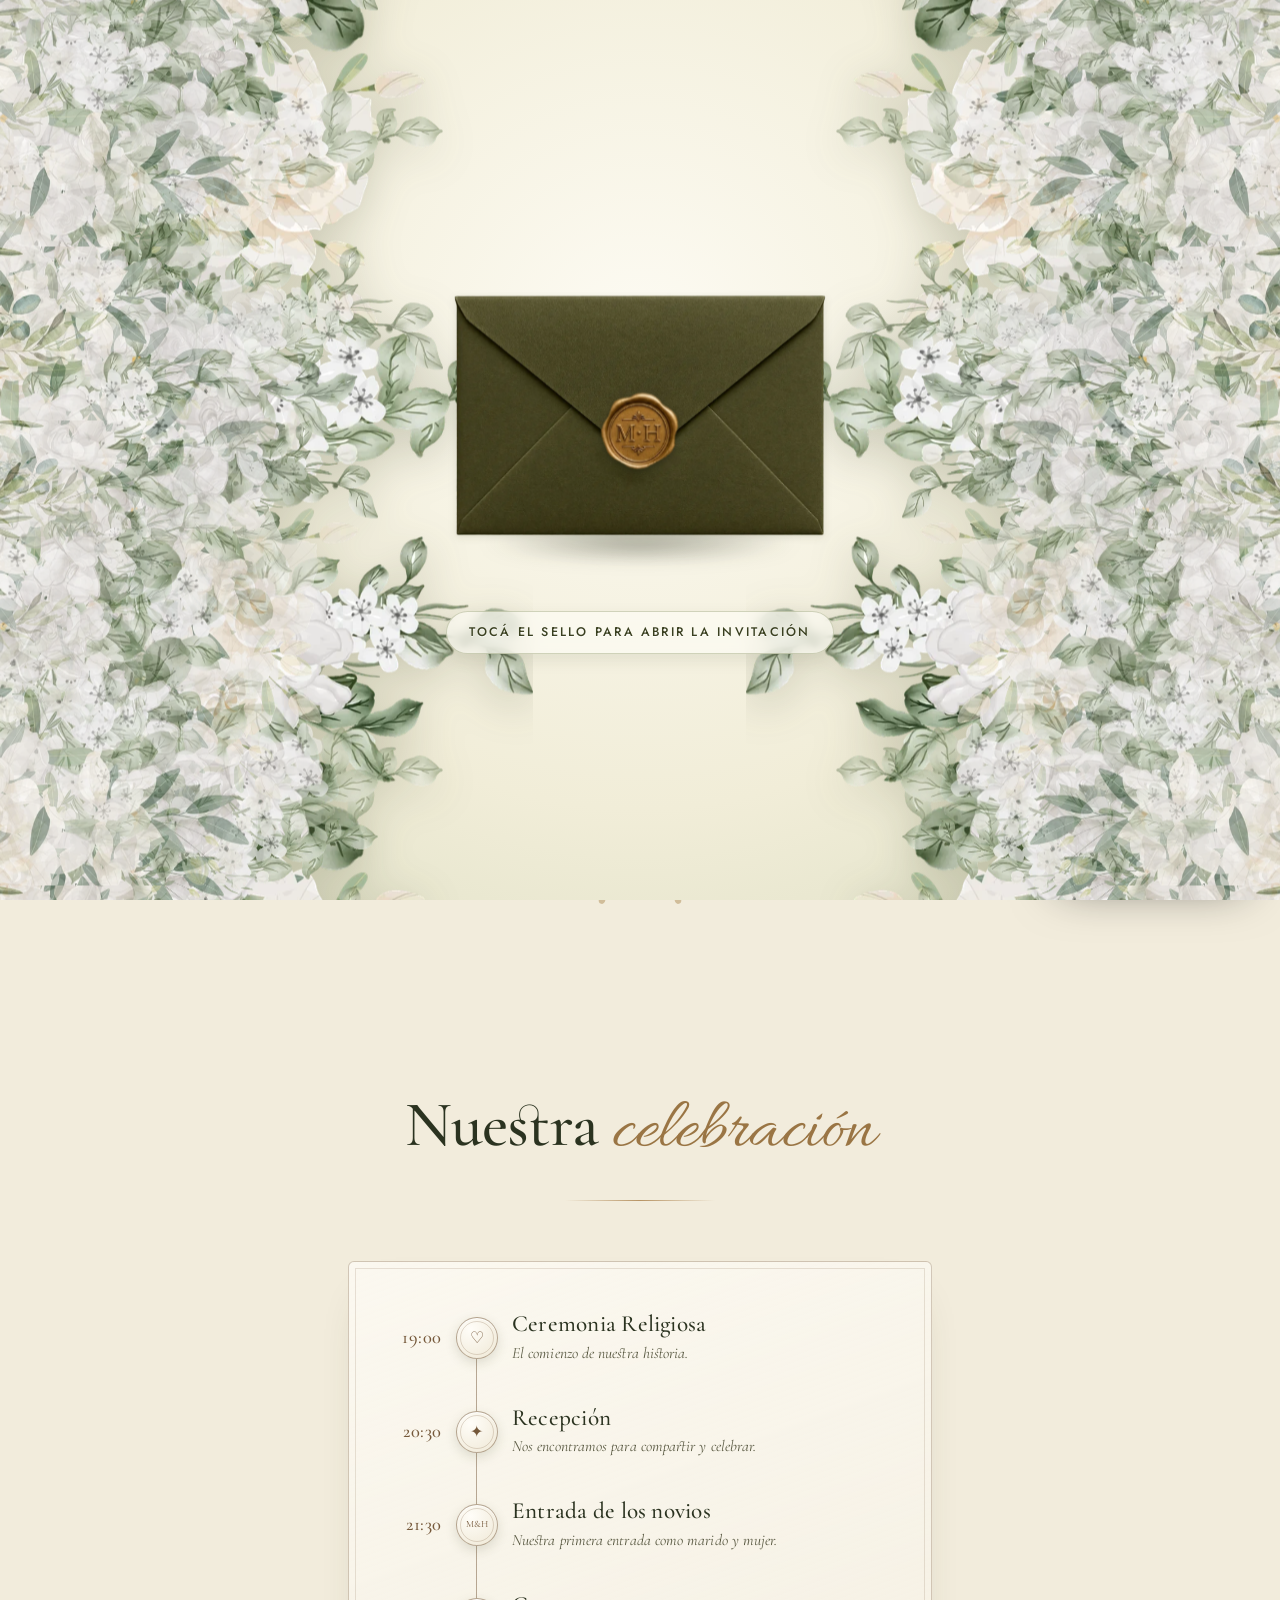
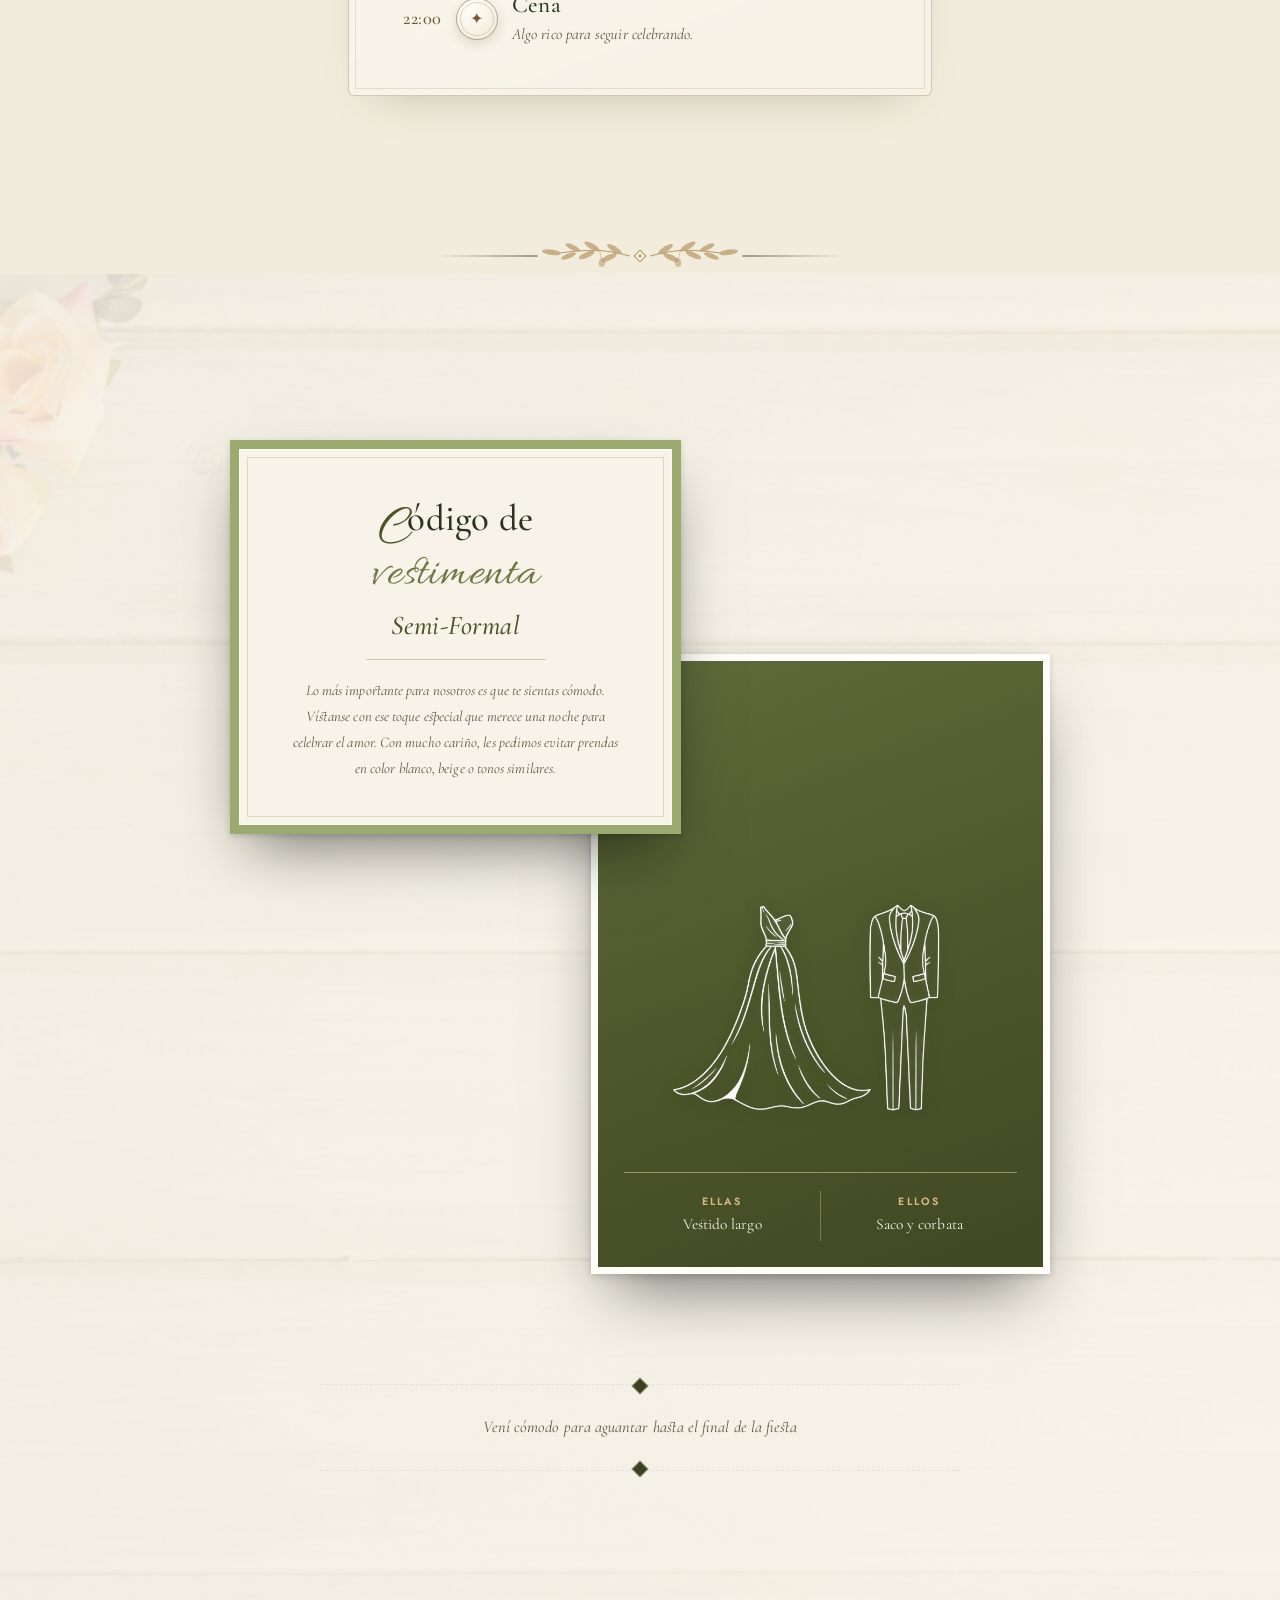
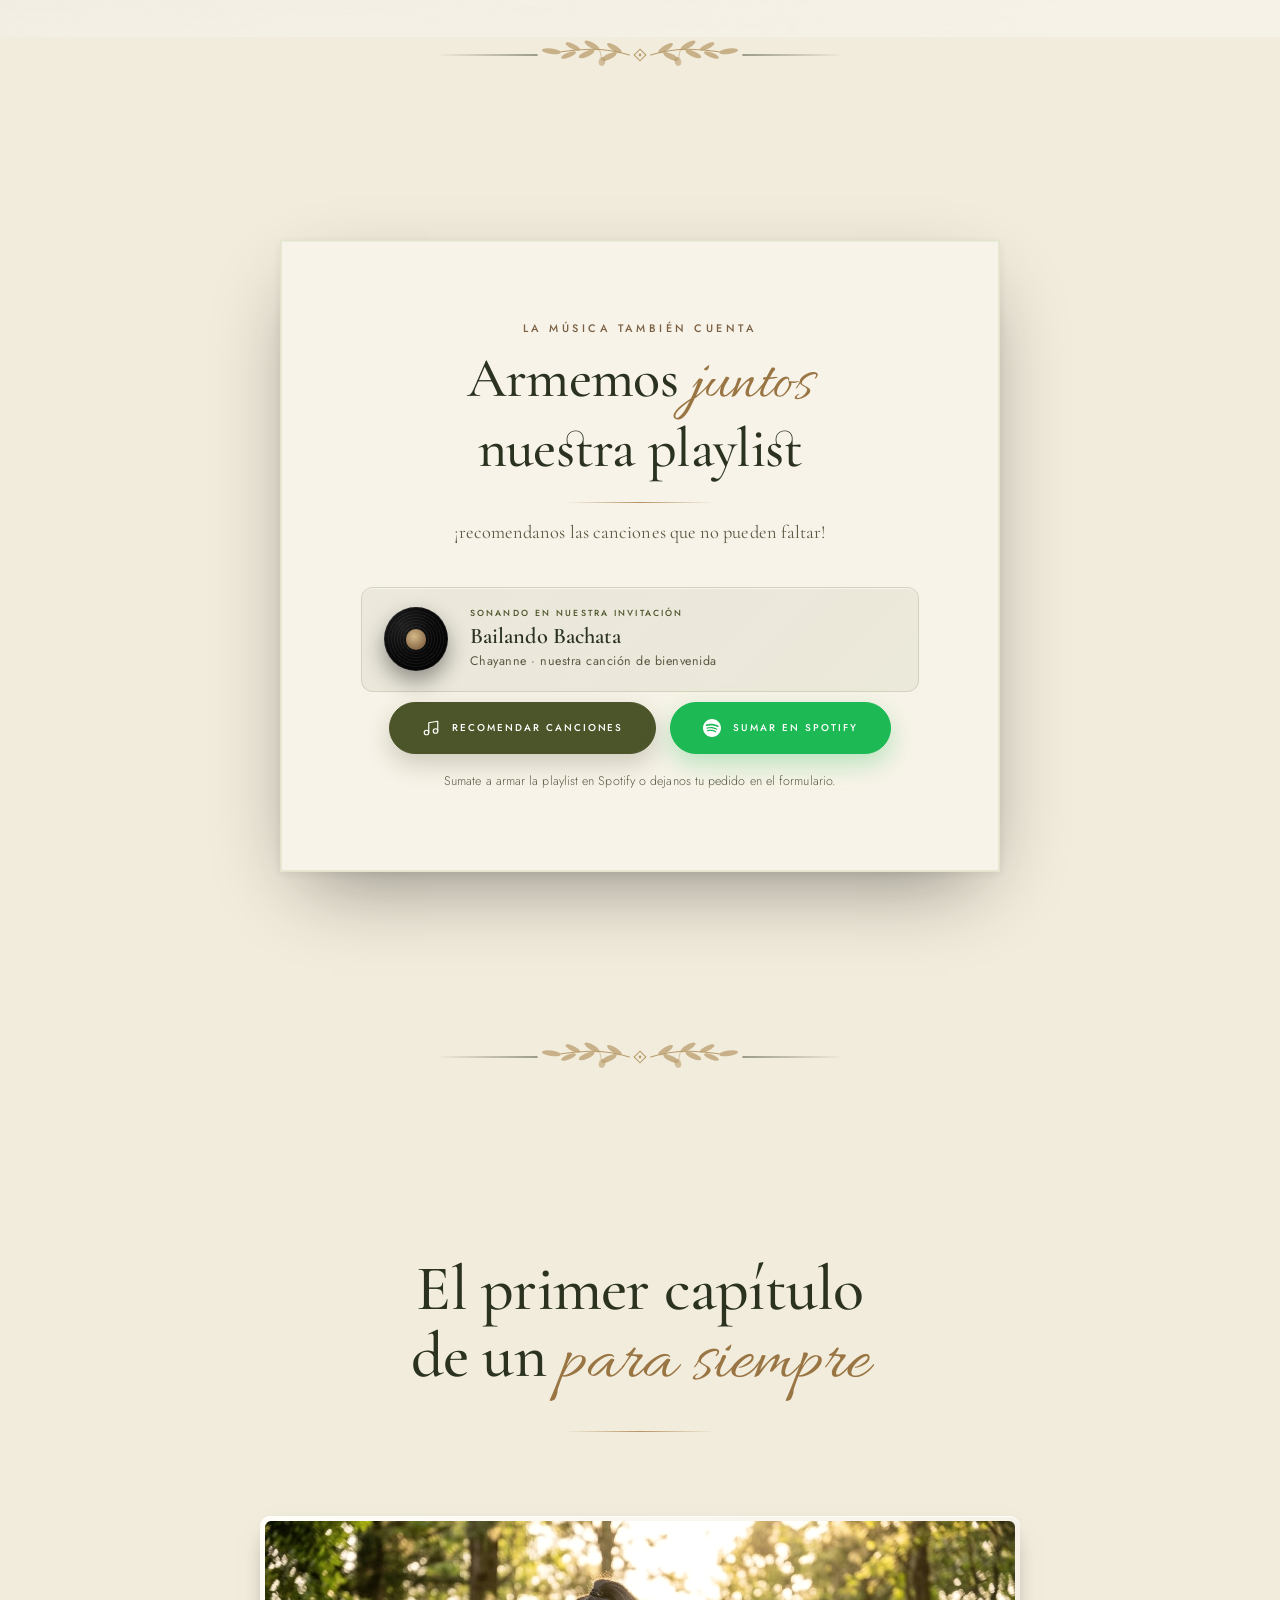
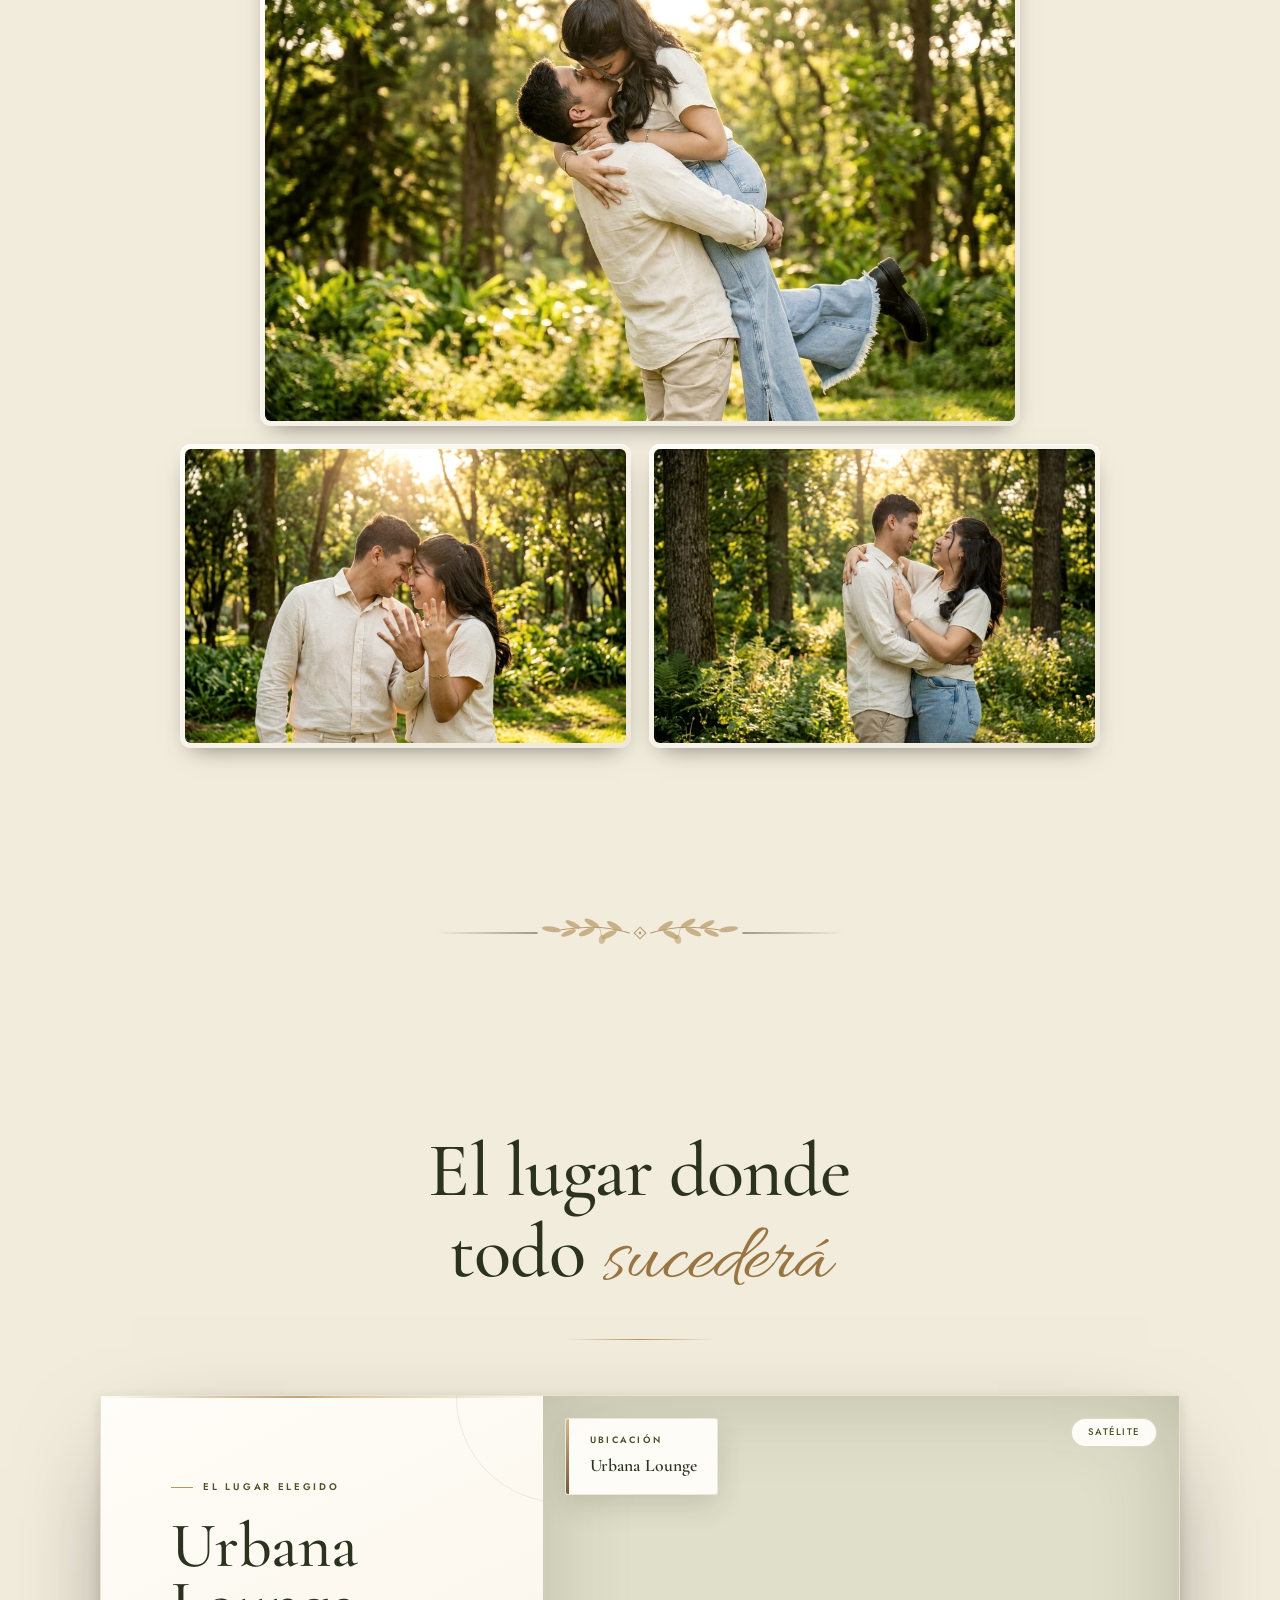
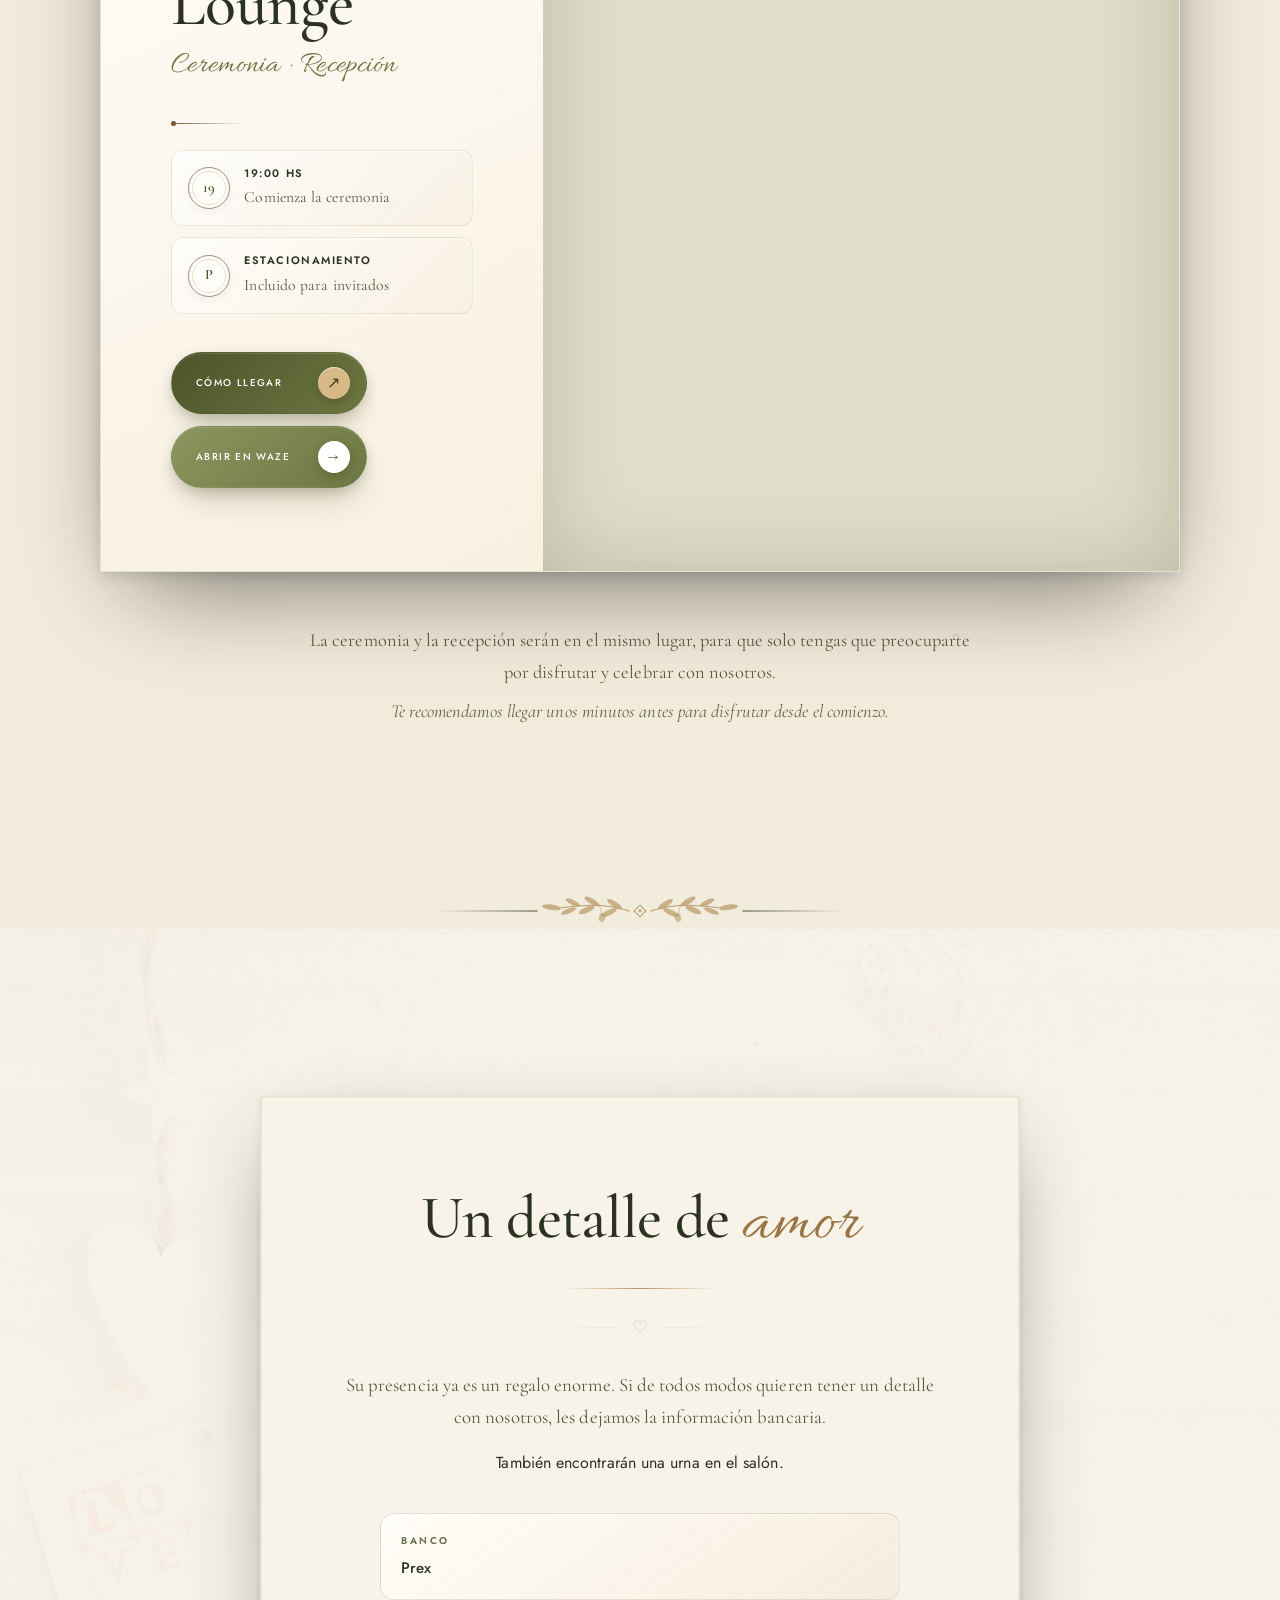
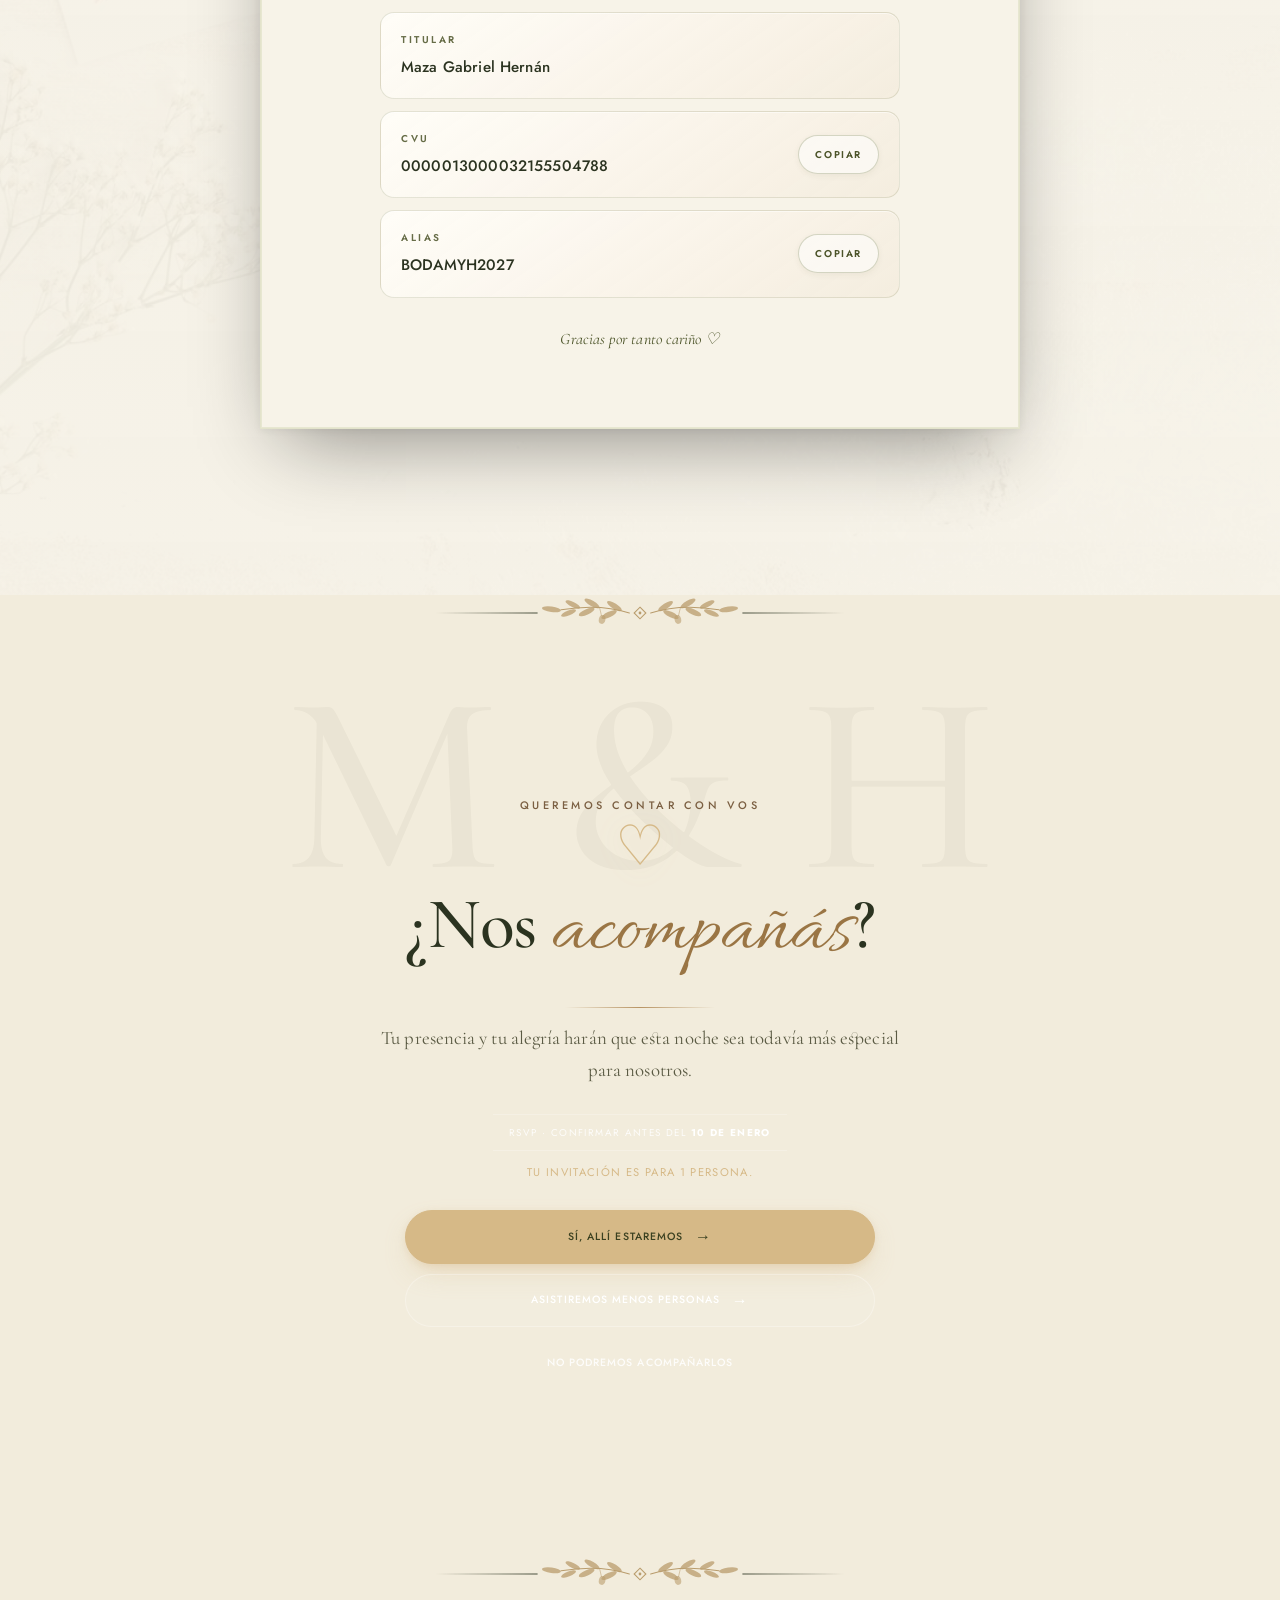
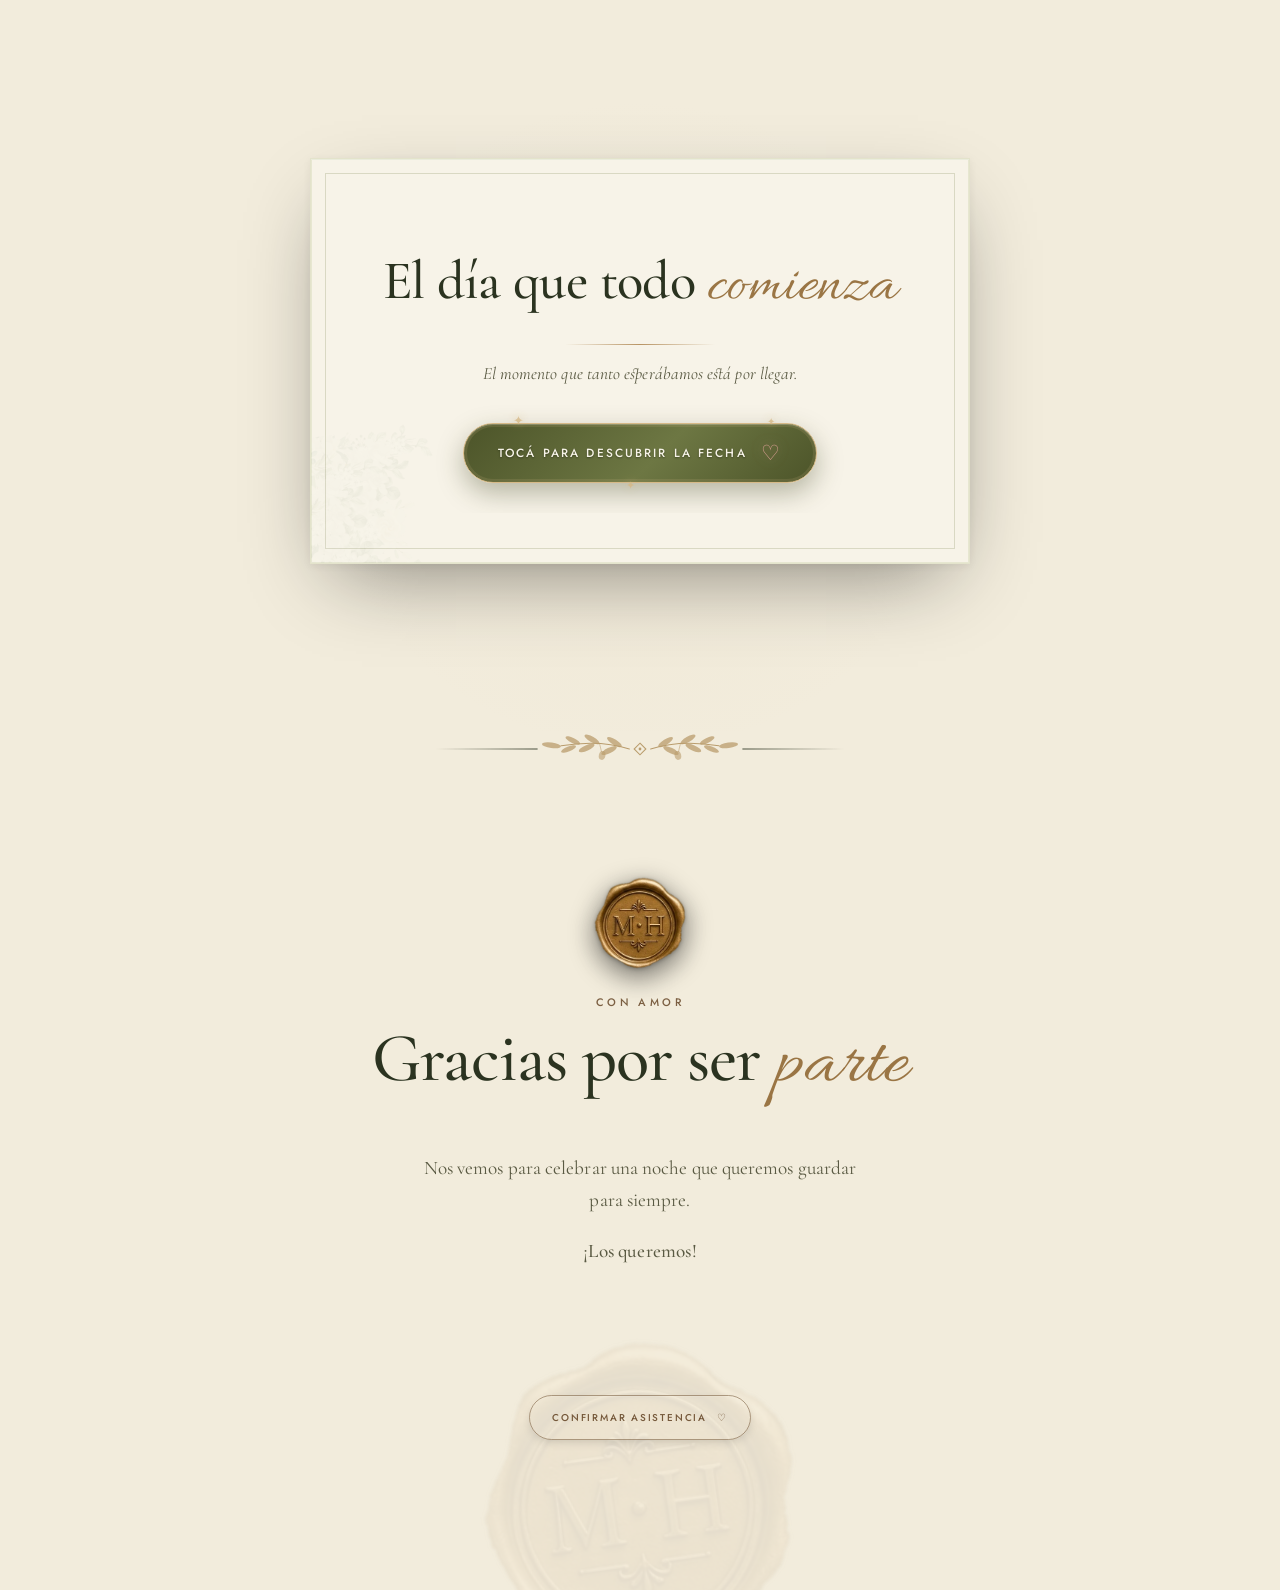
==== commit 9ce74e56: "Add files via upload" ====
--- a/index.html
+++ b/index.html
@@ -538,10 +538,10 @@
             </article>
             <article
               class="timeline-item reveal-section"
-              data-time="20:00"
+              data-time="20:30"
               style="--index: 1"
             >
-              <div class="timeline-time">20:00</div>
+              <div class="timeline-time">20:30</div>
               <div class="timeline-dot">✦</div>
               <div class="timeline-copy">
                 <span>Recepción</span>
@@ -550,10 +550,10 @@
             </article>
             <article
               class="timeline-item reveal-section"
-              data-time="20:30"
+              data-time="21:30"
               style="--index: 2"
             >
-              <div class="timeline-time">20:30</div>
+              <div class="timeline-time">21:30</div>
               <div class="timeline-dot">M&amp;H</div>
               <div class="timeline-copy">
                 <span>Entrada de los novios</span>
@@ -562,22 +562,10 @@
             </article>
             <article
               class="timeline-item reveal-section"
-              data-time="21:00"
+              data-time="22:00"
               style="--index: 3"
             >
-              <div class="timeline-time">21:00</div>
-              <div class="timeline-dot">♡</div>
-              <div class="timeline-copy">
-                <span>Brindis</span>
-                <p>Por el amor y todos los momentos que vendrán.</p>
-              </div>
-            </article>
-            <article
-              class="timeline-item reveal-section"
-              data-time="21:30"
-              style="--index: 4"
-            >
-              <div class="timeline-time">21:30</div>
+              <div class="timeline-time">22:00</div>
               <div class="timeline-dot">✦</div>
               <div class="timeline-copy">
                 <span>Cena</span>
@@ -908,8 +896,9 @@
             <span></span><i>♡</i><span></span>
           </div>
           <p class="gifts-message">
-            Su presencia ya es un regalo enorme. Si de todos modos quieren tener un detalle con nosotros, les dejamos la información bancaria. Tambien encontrarán una urna en el salón.
+            Su presencia ya es un regalo enorme. Si de todos modos quieren tener un detalle con nosotros, les dejamos la información bancaria.
           </p>
+          <p class="gifts-urn">También encontrarán una urna en el salón.</p>
           <div class="bank-details">
             <div class="bank-detail">
               <span class="bank-detail__label">Banco</span>
@@ -952,6 +941,7 @@
               </button>
             </div>
           </div>
+          <p class="gifts-thanks">Gracias por tanto cariño ♡</p>
         </div>
       </section>
 
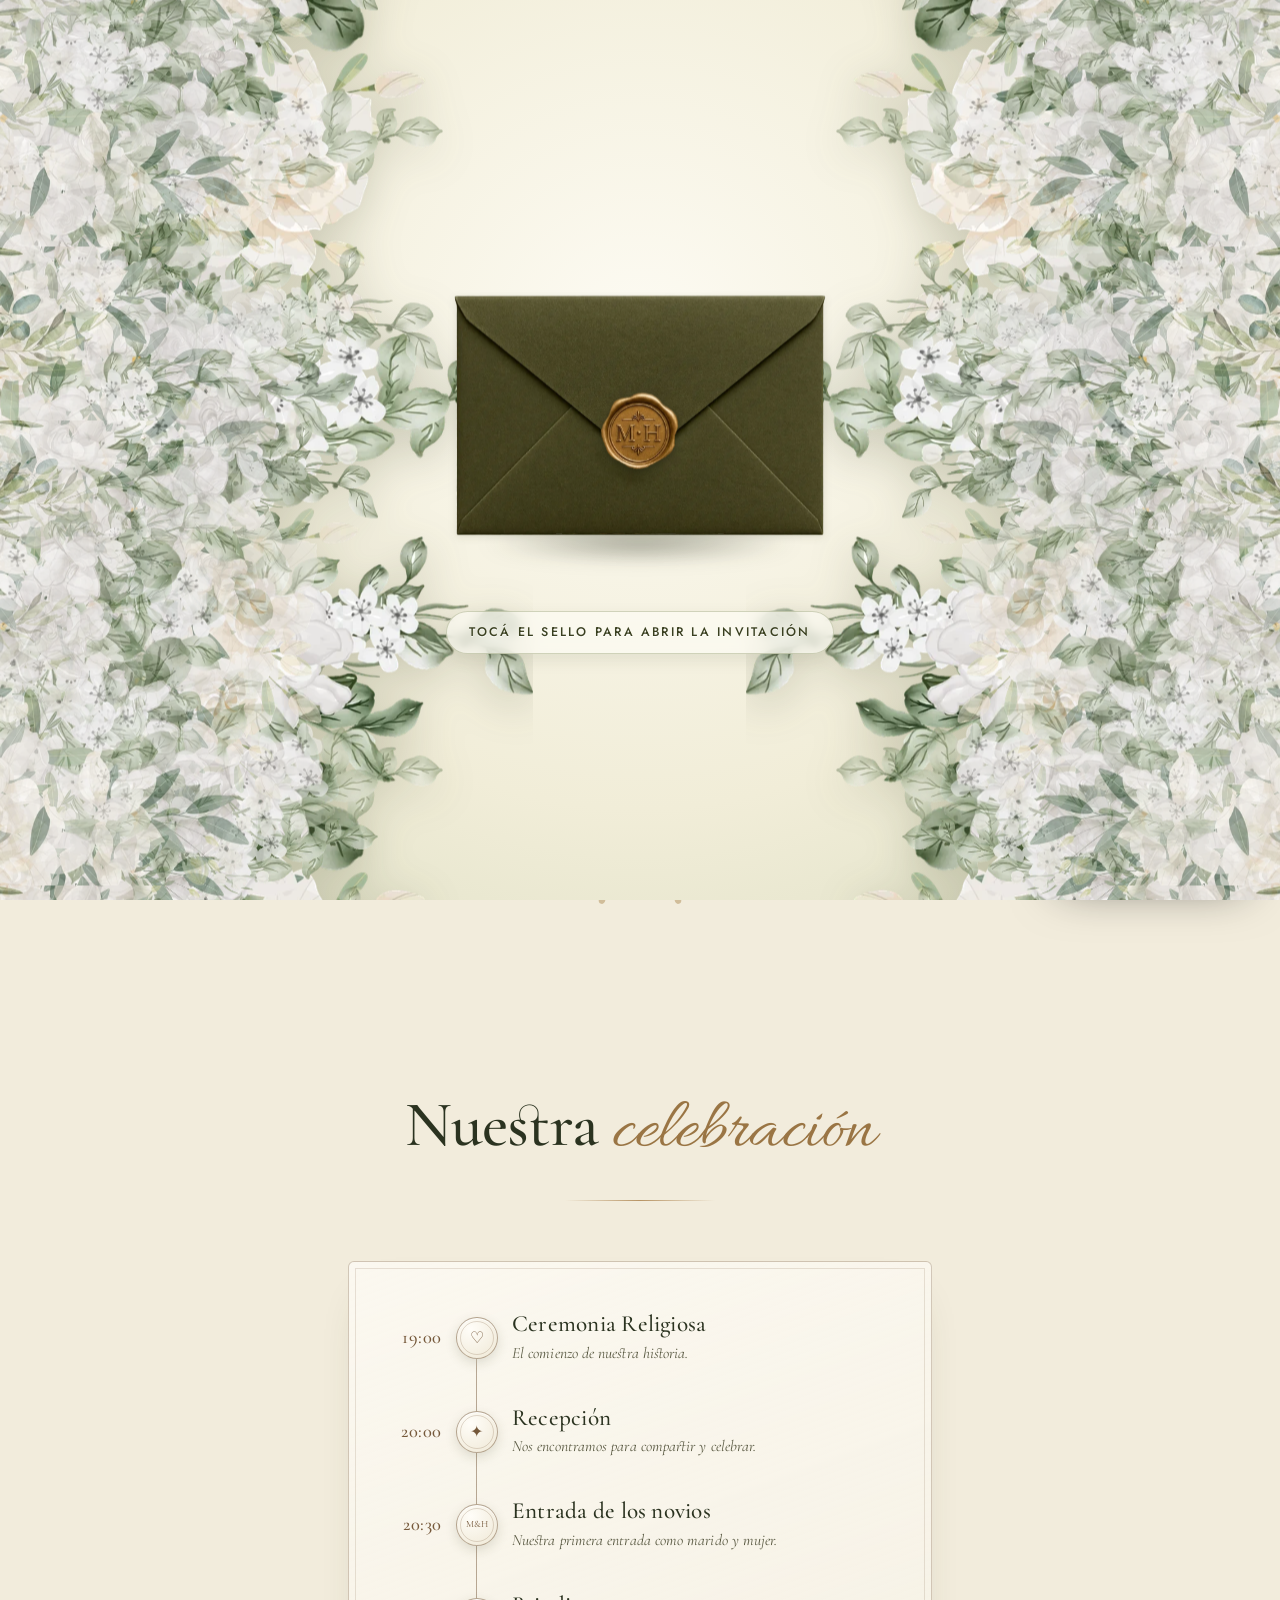
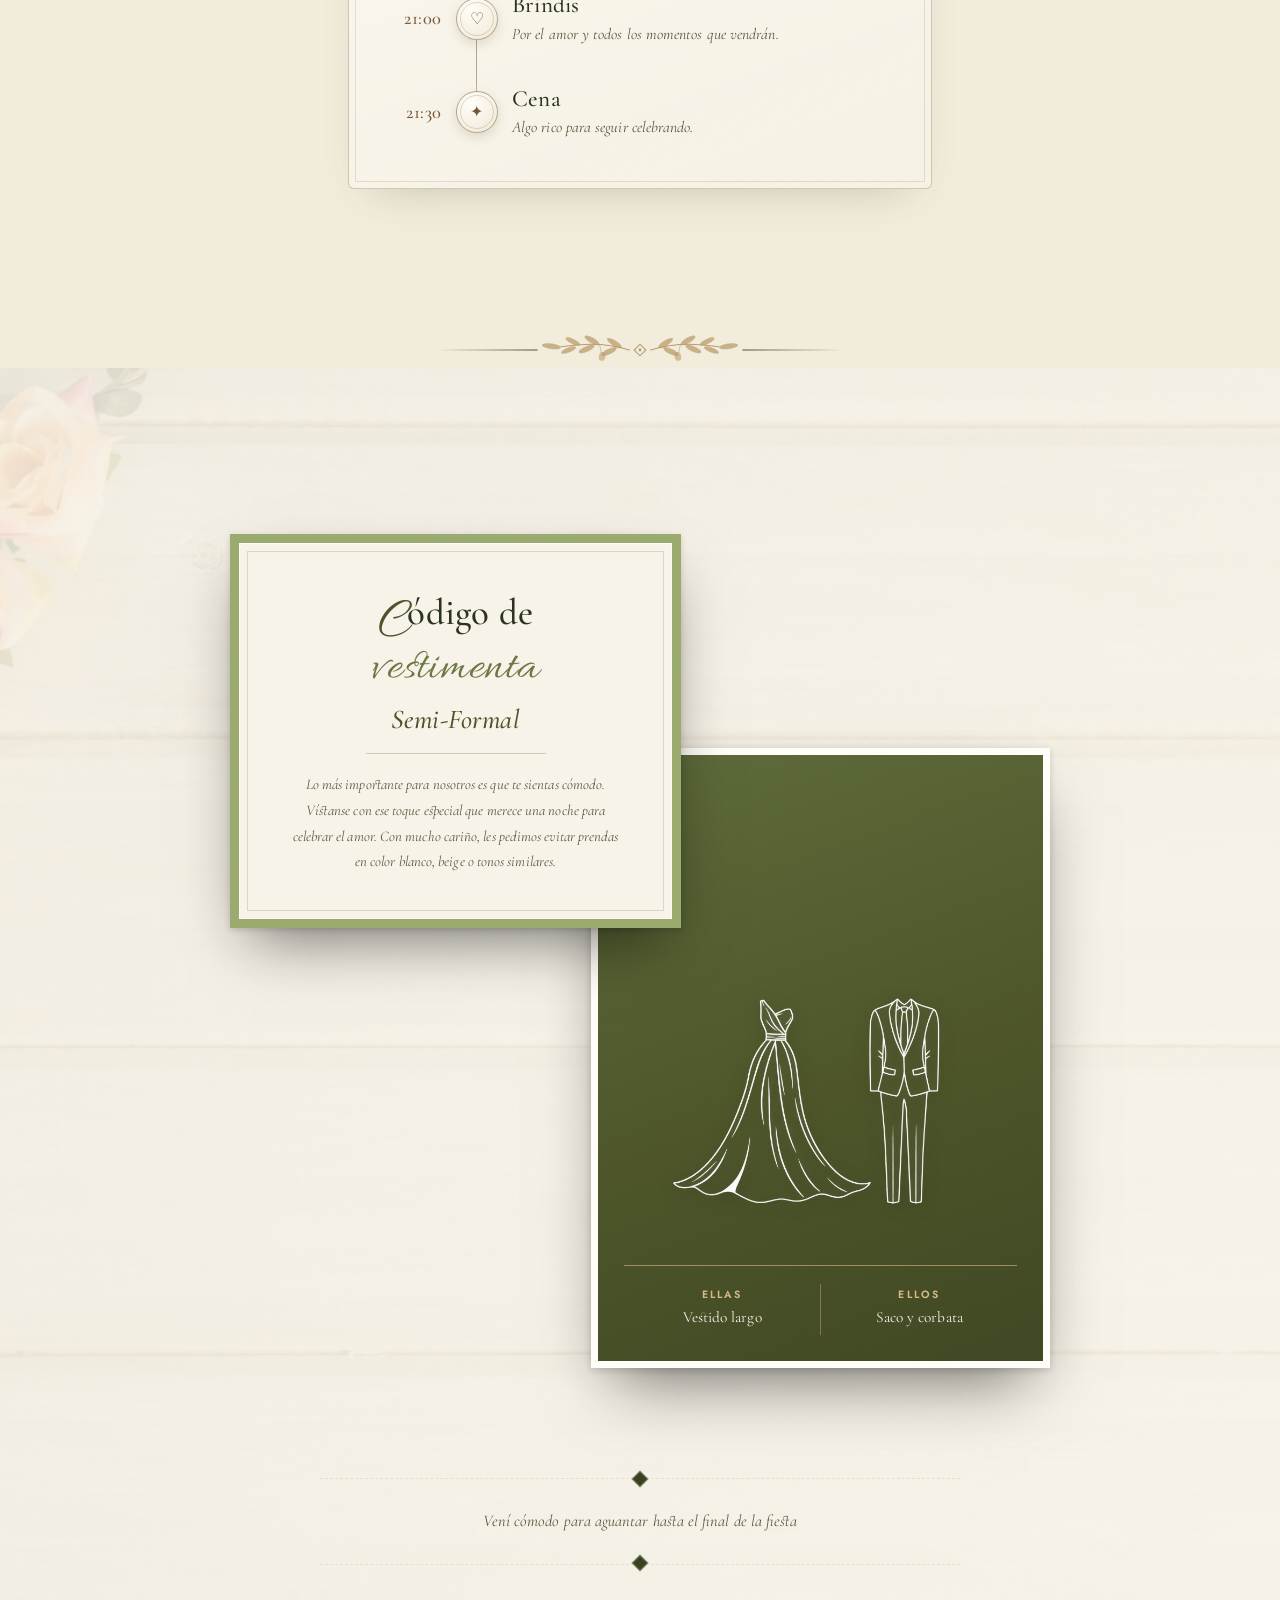
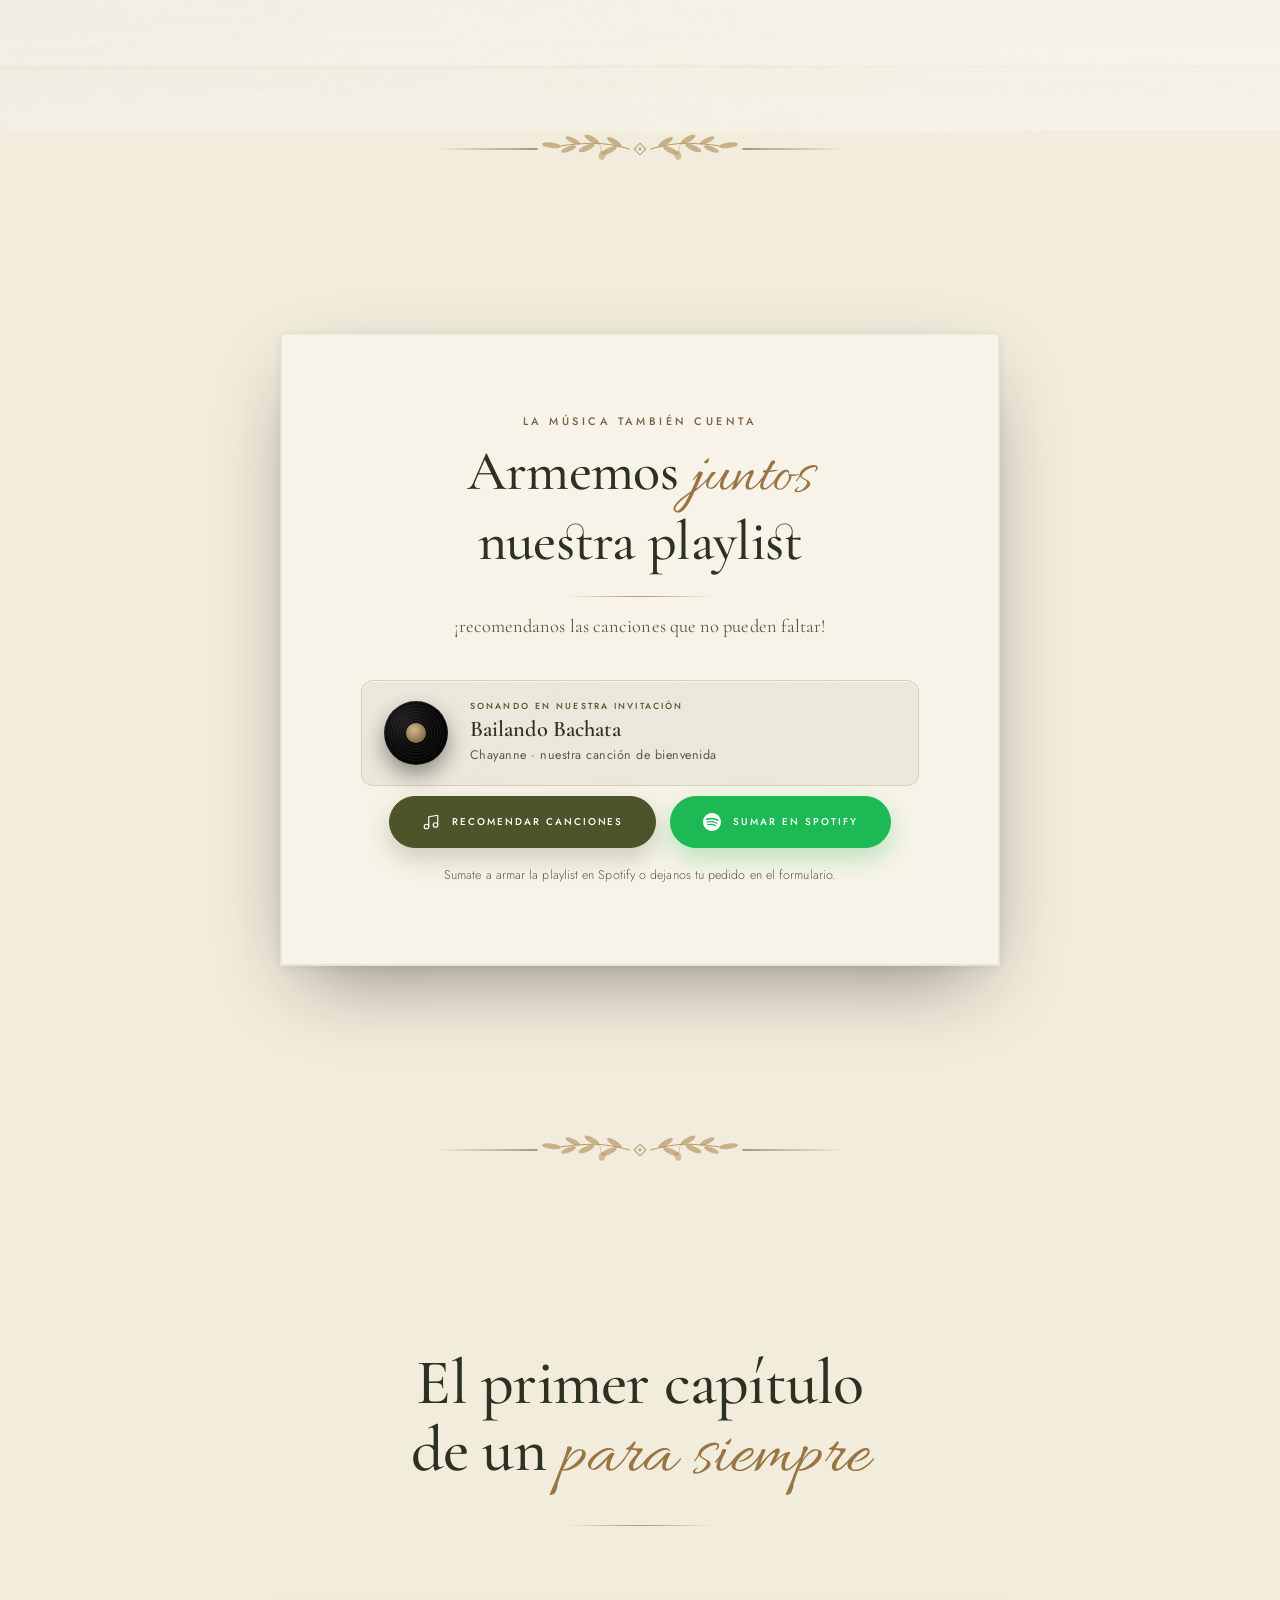
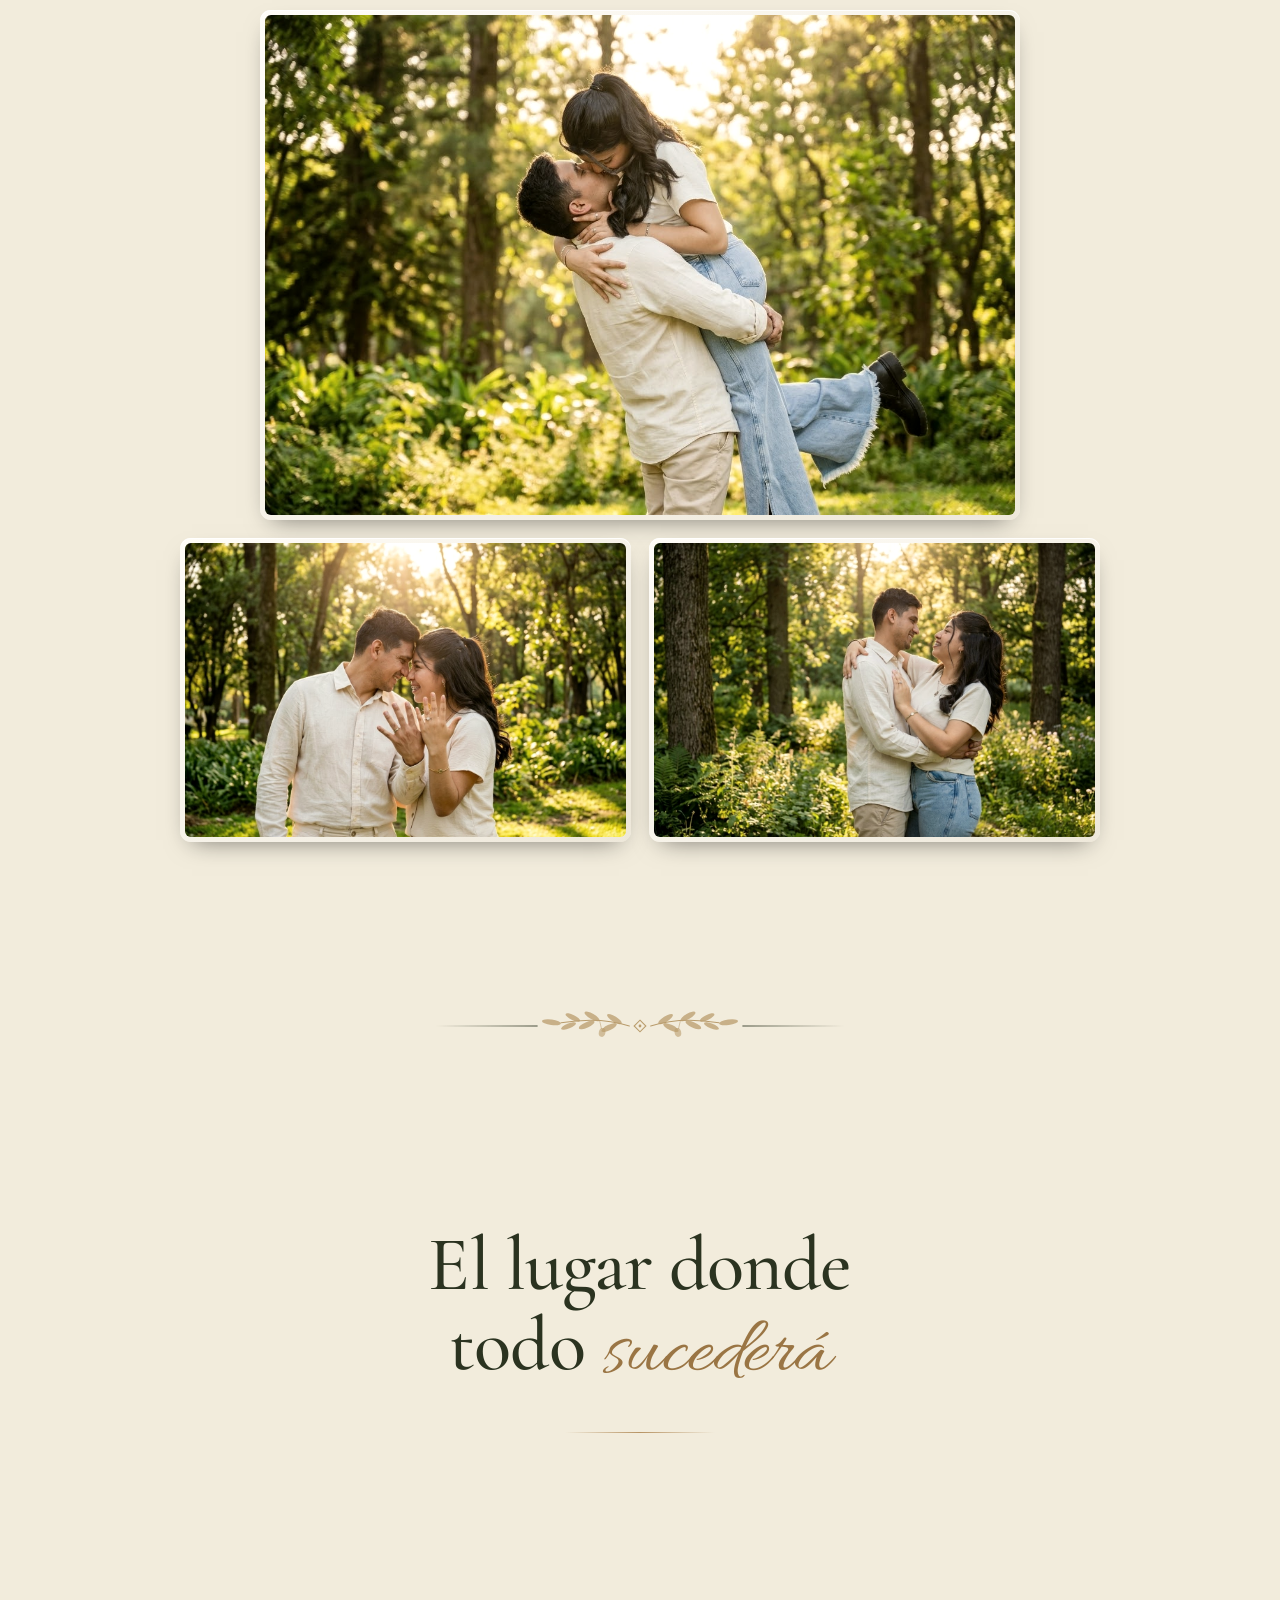
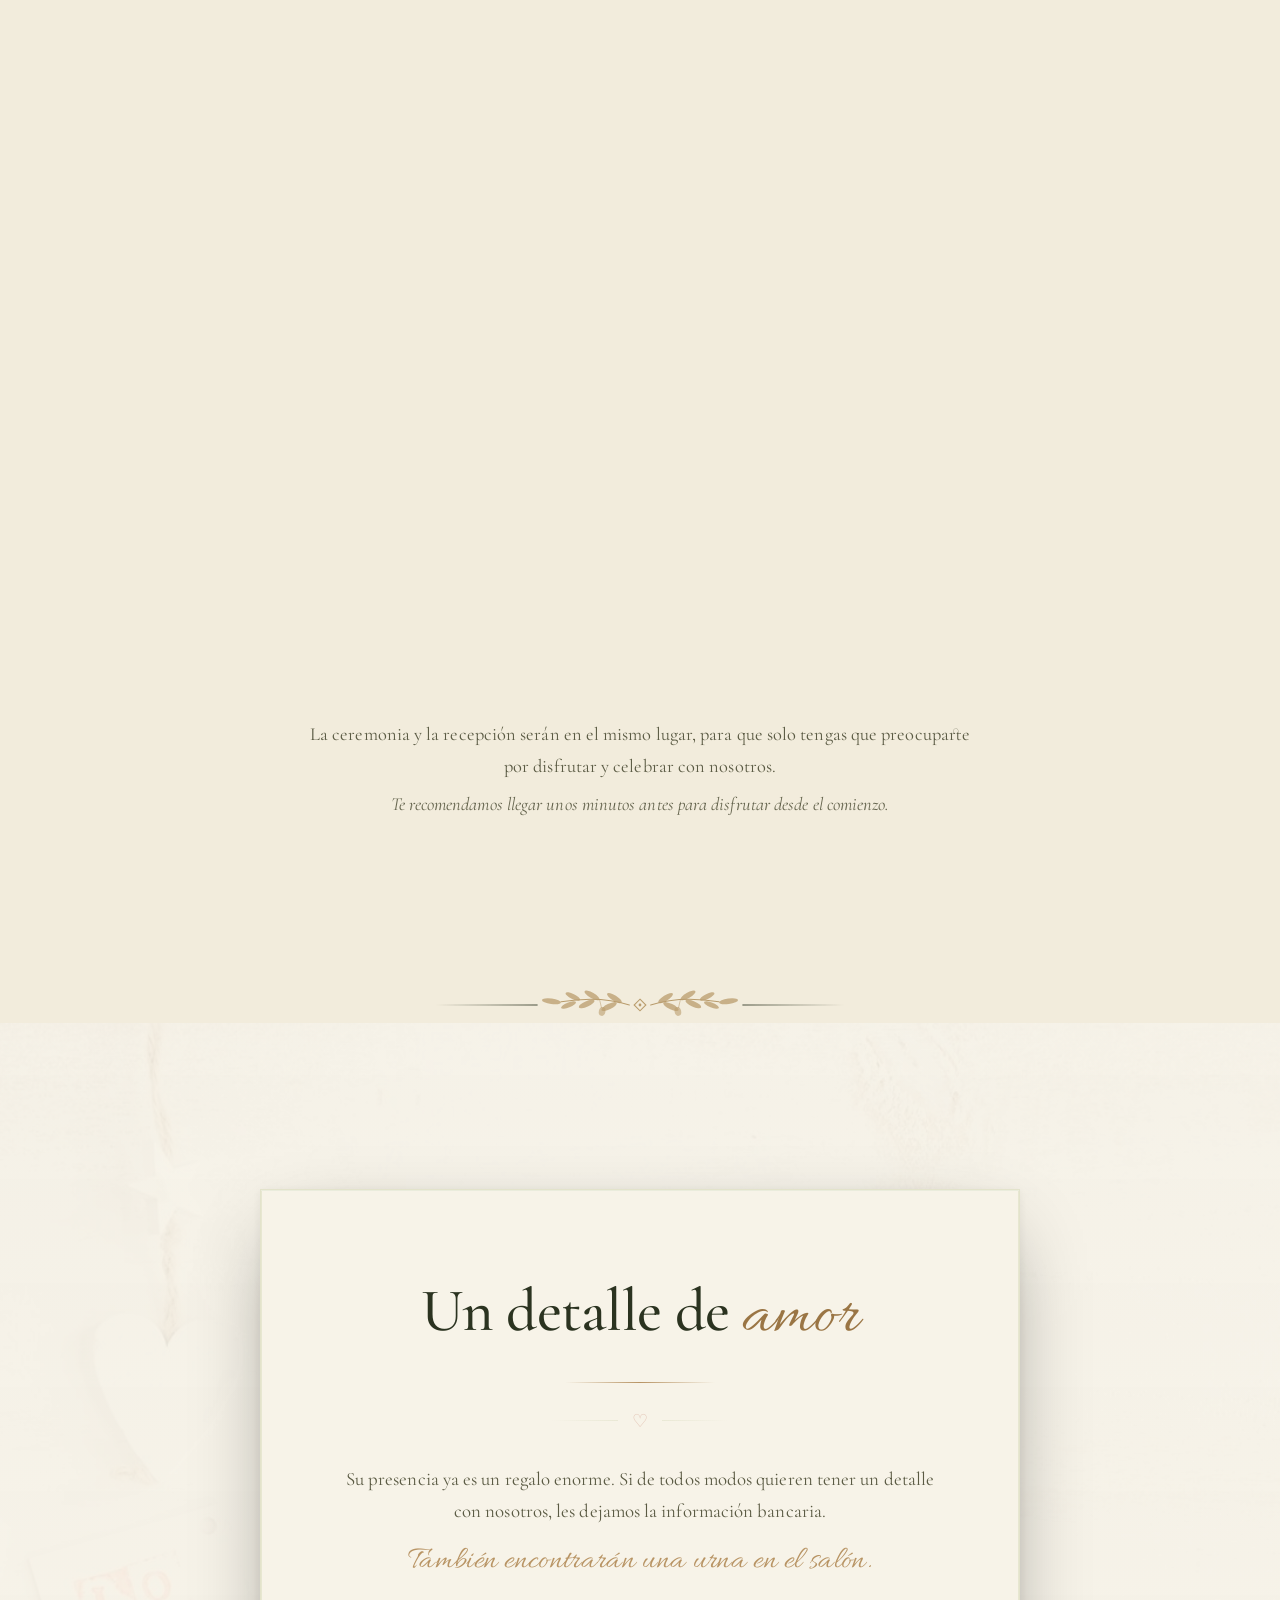
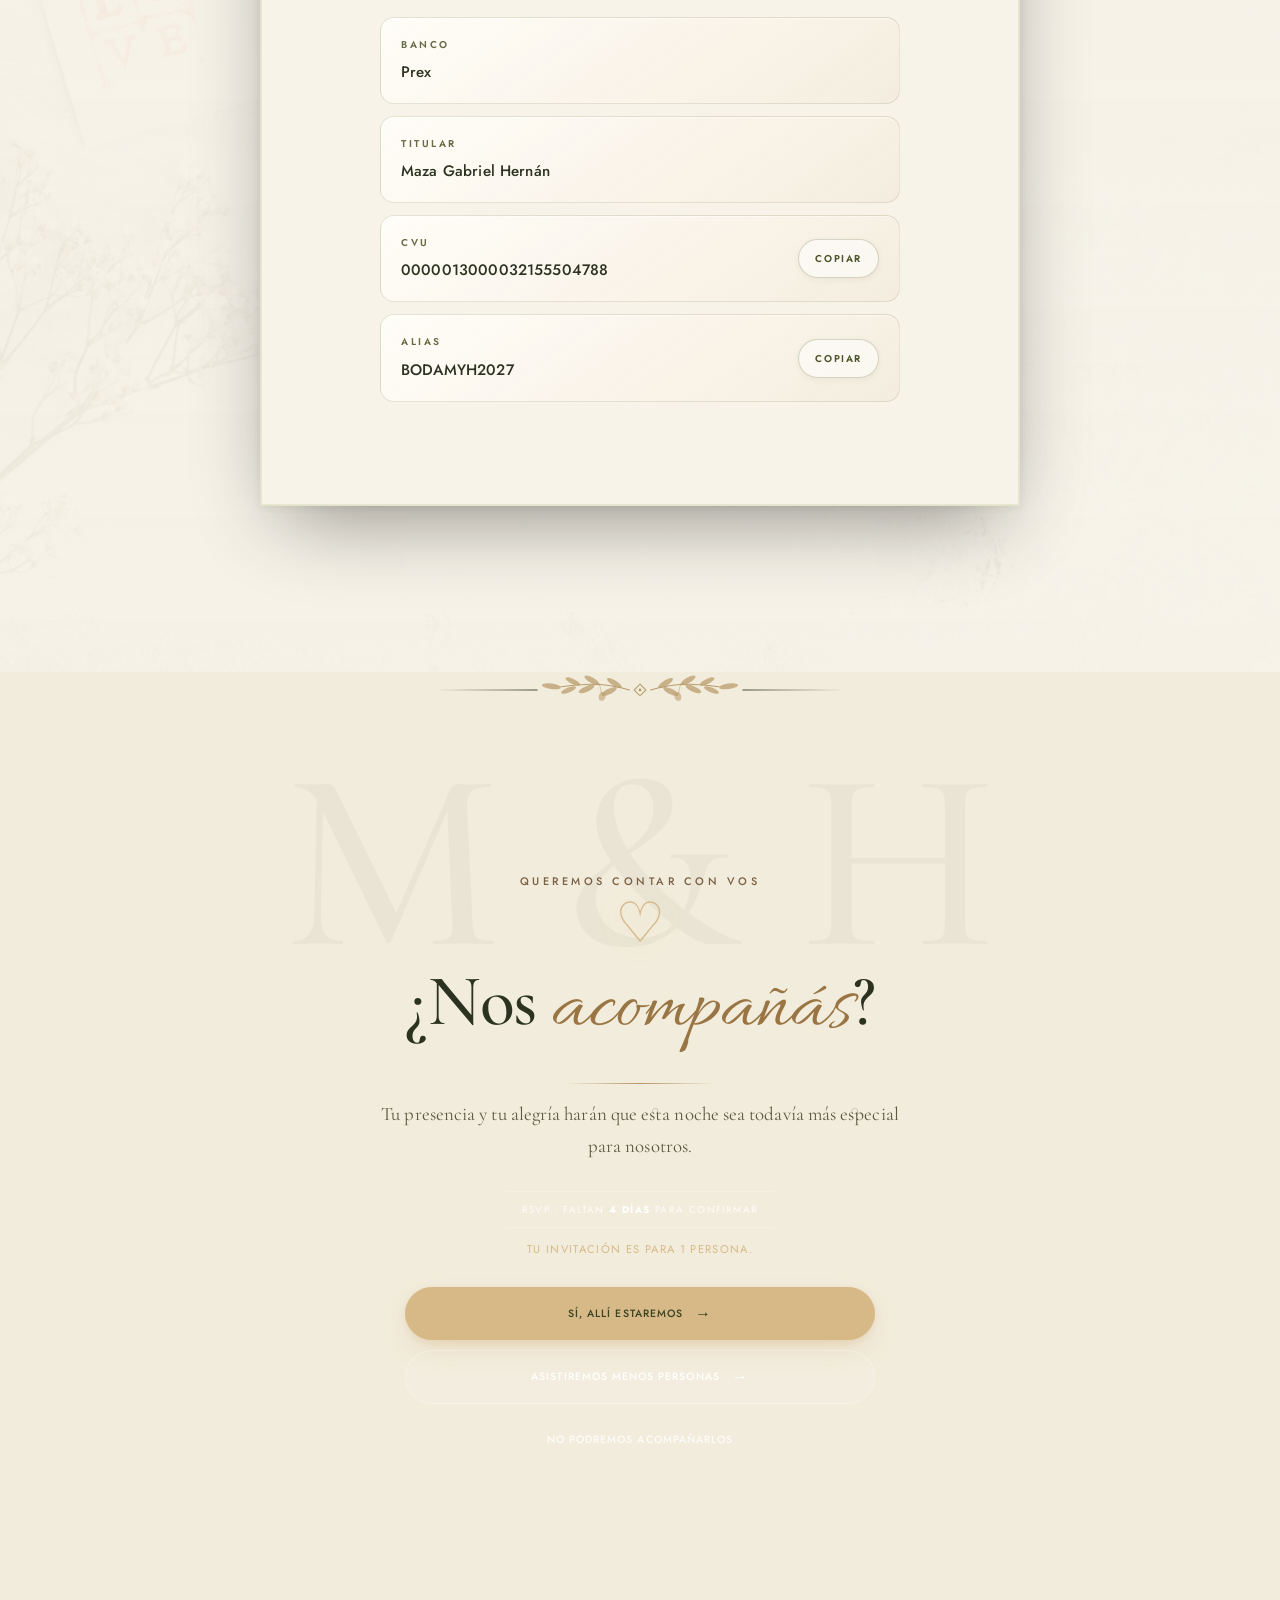
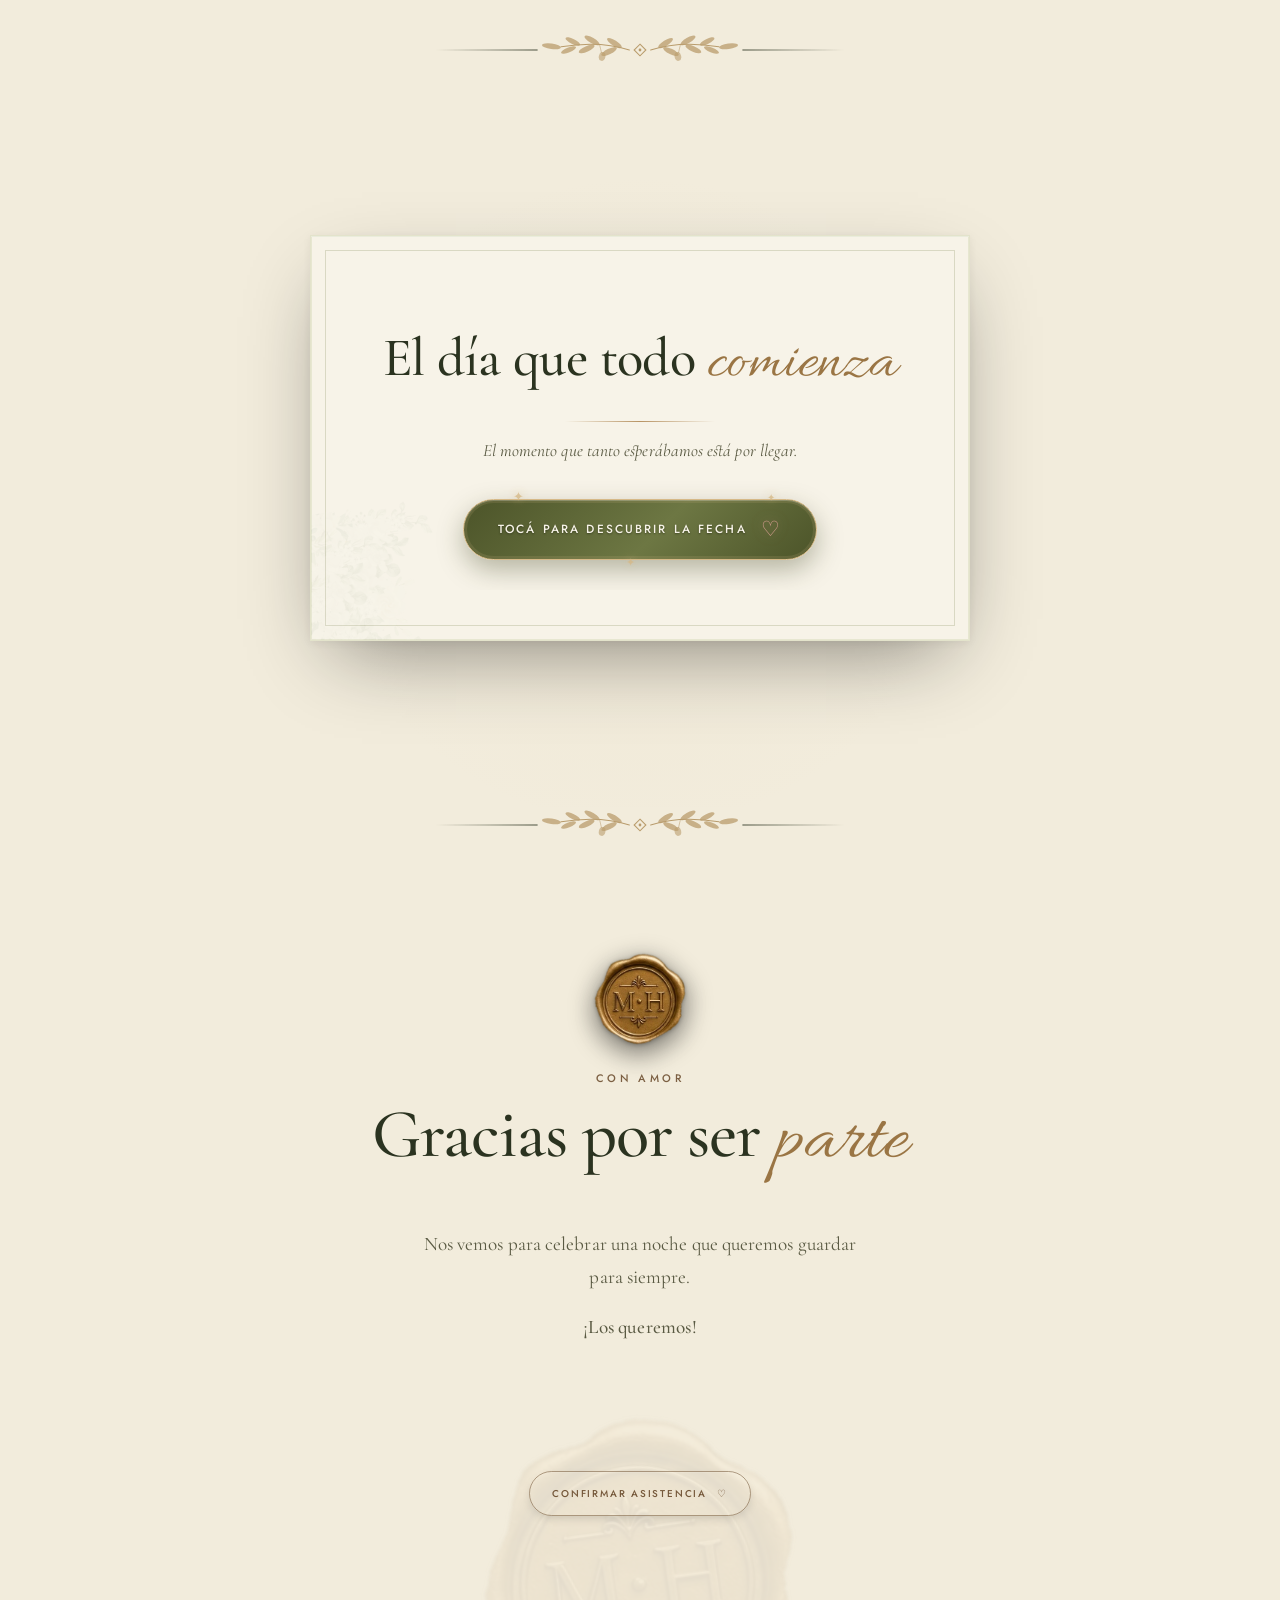
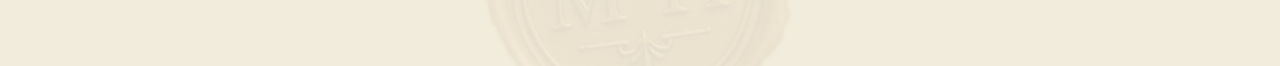
==== commit 230f6b93: "Actualización de fecha rsvp y formularios" ====
--- a/index.html
+++ b/index.html
@@ -538,10 +538,10 @@
             </article>
             <article
               class="timeline-item reveal-section"
-              data-time="20:30"
+              data-time="20:00"
               style="--index: 1"
             >
-              <div class="timeline-time">20:30</div>
+              <div class="timeline-time">20:00</div>
               <div class="timeline-dot">✦</div>
               <div class="timeline-copy">
                 <span>Recepción</span>
@@ -550,10 +550,10 @@
             </article>
             <article
               class="timeline-item reveal-section"
-              data-time="21:30"
+              data-time="20:30"
               style="--index: 2"
             >
-              <div class="timeline-time">21:30</div>
+              <div class="timeline-time">20:30</div>
               <div class="timeline-dot">M&amp;H</div>
               <div class="timeline-copy">
                 <span>Entrada de los novios</span>
@@ -562,10 +562,22 @@
             </article>
             <article
               class="timeline-item reveal-section"
-              data-time="22:00"
+              data-time="21:00"
               style="--index: 3"
             >
-              <div class="timeline-time">22:00</div>
+              <div class="timeline-time">21:00</div>
+              <div class="timeline-dot">♡</div>
+              <div class="timeline-copy">
+                <span>Brindis</span>
+                <p>Por el amor y todos los momentos que vendrán.</p>
+              </div>
+            </article>
+            <article
+              class="timeline-item reveal-section"
+              data-time="21:30"
+              style="--index: 4"
+            >
+              <div class="timeline-time">21:30</div>
               <div class="timeline-dot">✦</div>
               <div class="timeline-copy">
                 <span>Cena</span>
@@ -898,7 +910,9 @@
           <p class="gifts-message">
             Su presencia ya es un regalo enorme. Si de todos modos quieren tener un detalle con nosotros, les dejamos la información bancaria.
           </p>
-          <p class="gifts-urn">También encontrarán una urna en el salón.</p>
+          <p class="gifts-urn-note">
+            También encontrarán una urna en el salón.
+          </p>
           <div class="bank-details">
             <div class="bank-detail">
               <span class="bank-detail__label">Banco</span>
@@ -941,7 +955,6 @@
               </button>
             </div>
           </div>
-          <p class="gifts-thanks">Gracias por tanto cariño ♡</p>
         </div>
       </section>
 
@@ -968,9 +981,9 @@
           <div
             class="confirm-deadline"
             id="confirm-deadline"
-            data-deadline="2027-01-10T23:59:59-03:00"
+            data-deadline="2026-12-10T23:59:59-03:00"
           >
-            RSVP · Confirmar antes del <strong>10 de enero</strong>
+            RSVP · Confirmar antes del <strong>10 de diciembre</strong>
           </div>
           <div class="confirm-guest-note" id="confirm-guest-text">
             Tu invitación es para 1 persona.
@@ -1062,6 +1075,18 @@
                     <span>· obligatorio</span></label
                   >
                   <select id="rsvp-guests" name="guests"></select>
+                </div>
+
+                <div
+                  class="rsvp-form__field rsvp-form__companions"
+                  id="rsvp-companions-field"
+                  hidden
+                >
+                  <label id="rsvp-companions-label"
+                    >Nombres de acompañantes
+                    <span>· opcional</span></label
+                  >
+                  <div id="rsvp-companions"></div>
                 </div>
 
                 <div class="rsvp-form__field">
--- a/css/style.css
+++ b/css/style.css
@@ -1085,6 +1085,7 @@
 .gifts-card .section-kicker{color:var(--olive-dark)}
 .gifts-card h2{font-size:clamp(2rem,6vw,3.8rem);font-family:var(--serif);font-weight:500;color:var(--ink-dark)}
 .gifts-message{max-width:600px;margin:0 auto;color:var(--ink-dark);font-family:var(--serif);font-size:clamp(1rem,2.6vw,1.18rem);line-height:1.7}
+.gifts-urn-note{max-width:600px;margin:14px auto 0;color:var(--gold);font-family:var(--script);font-size:clamp(1.45rem,3.8vw,2rem);line-height:1.25;letter-spacing:.01em}
 .bank-details{display:grid;gap:12px;text-align:left;margin:36px auto 28px;max-width:520px}
 .bank-detail{display:flex;flex-direction:column;gap:6px;padding:18px 20px;background:linear-gradient(145deg,rgba(255,253,248,.95),rgba(244,236,221,.88));border:1px solid rgba(109,119,67,.18);border-radius:14px;box-shadow:inset 0 1px 0 rgba(255,255,255,.8),0 4px 14px rgba(60,66,32,.06);transition:border-color .3s ease,box-shadow .3s ease}
 .bank-detail:hover{border-color:rgba(109,119,67,.32);box-shadow:inset 0 1px 0 rgba(255,255,255,.9),0 8px 22px rgba(60,66,32,.1)}
@@ -1383,6 +1384,13 @@
 }
 .rsvp-form { display: flex; flex-direction: column; gap: 16px; margin-top: 8px; }
 .rsvp-form__field { display: flex; flex-direction: column; gap: 6px; }
+.rsvp-form__companions > div { display: flex; flex-direction: column; gap: 10px; }
+.rsvp-form__companion { display: flex; flex-direction: column; gap: 6px; }
+.rsvp-form__companion label {
+  color: var(--muted-dark);
+  font-family: var(--sans);
+  font-size: .75rem;
+}
 .rsvp-form__field label {
   font-family: var(--sans);
   font-size: .6rem;
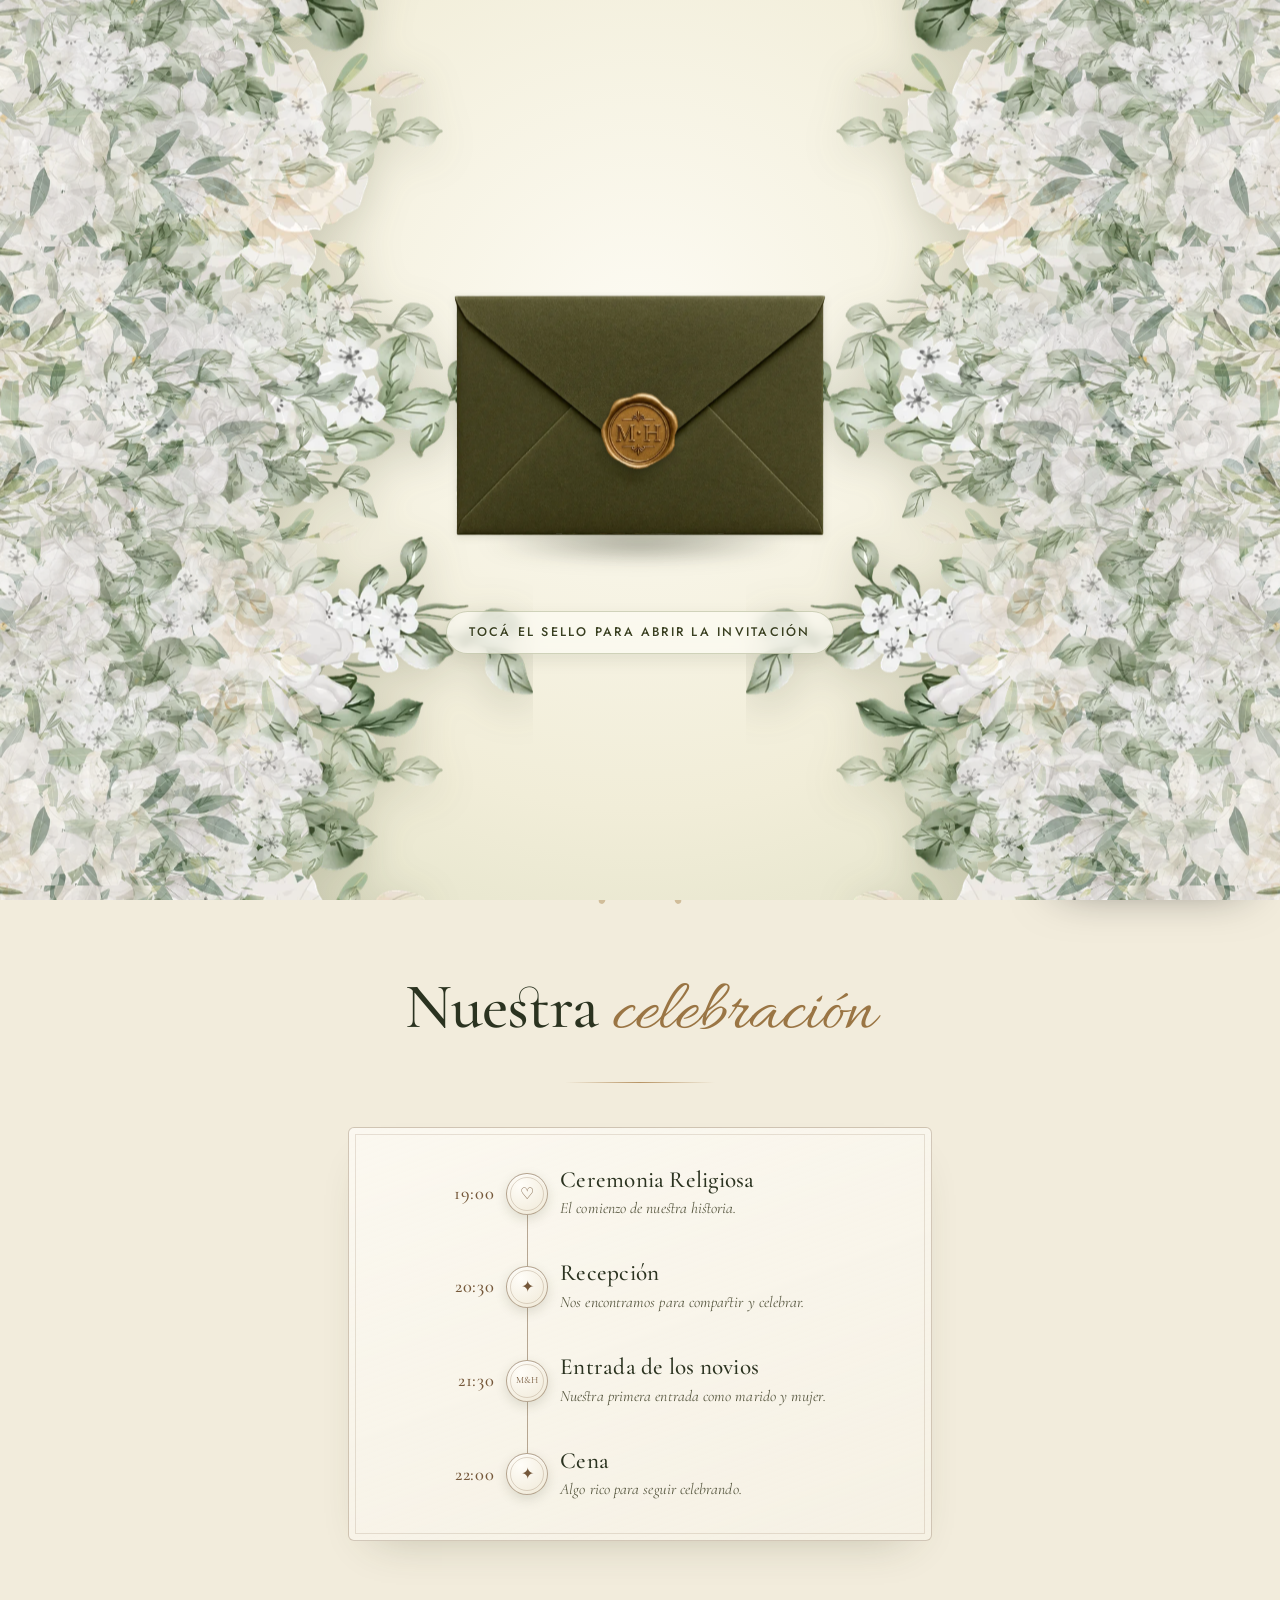
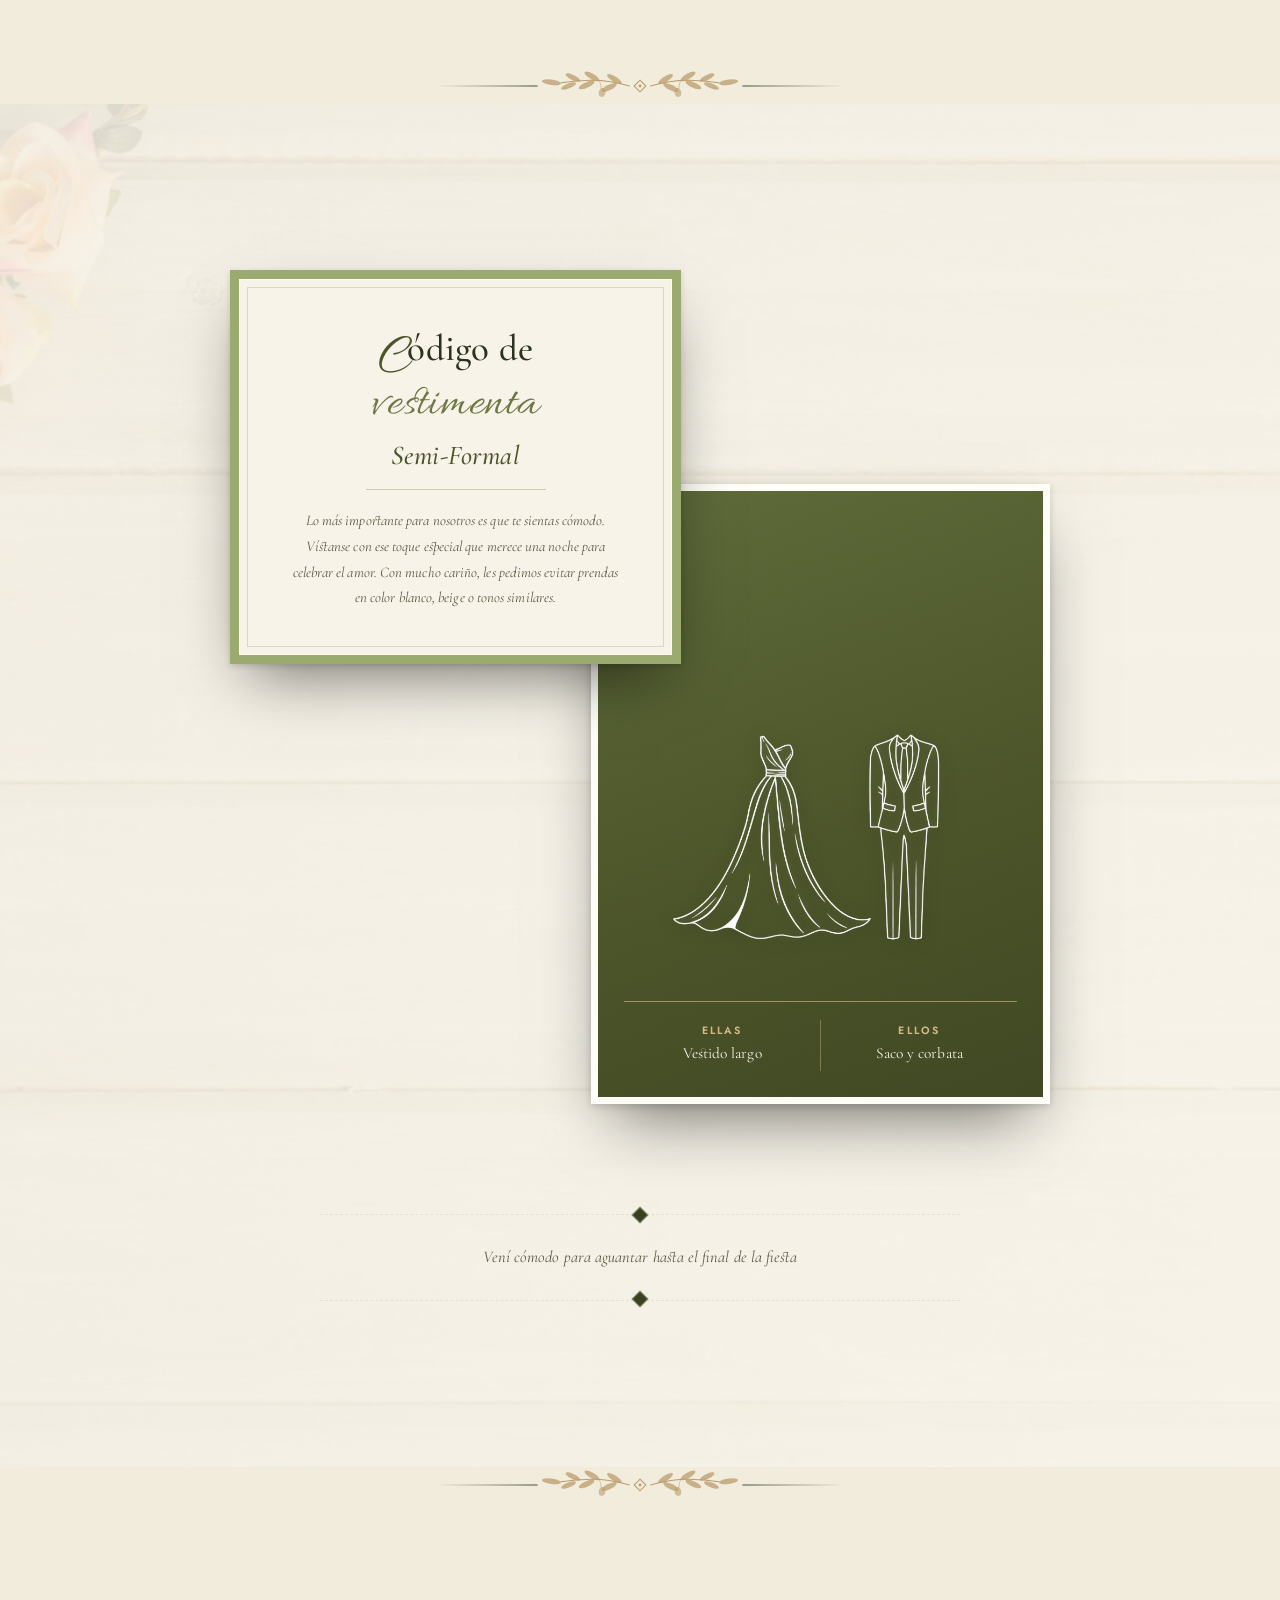
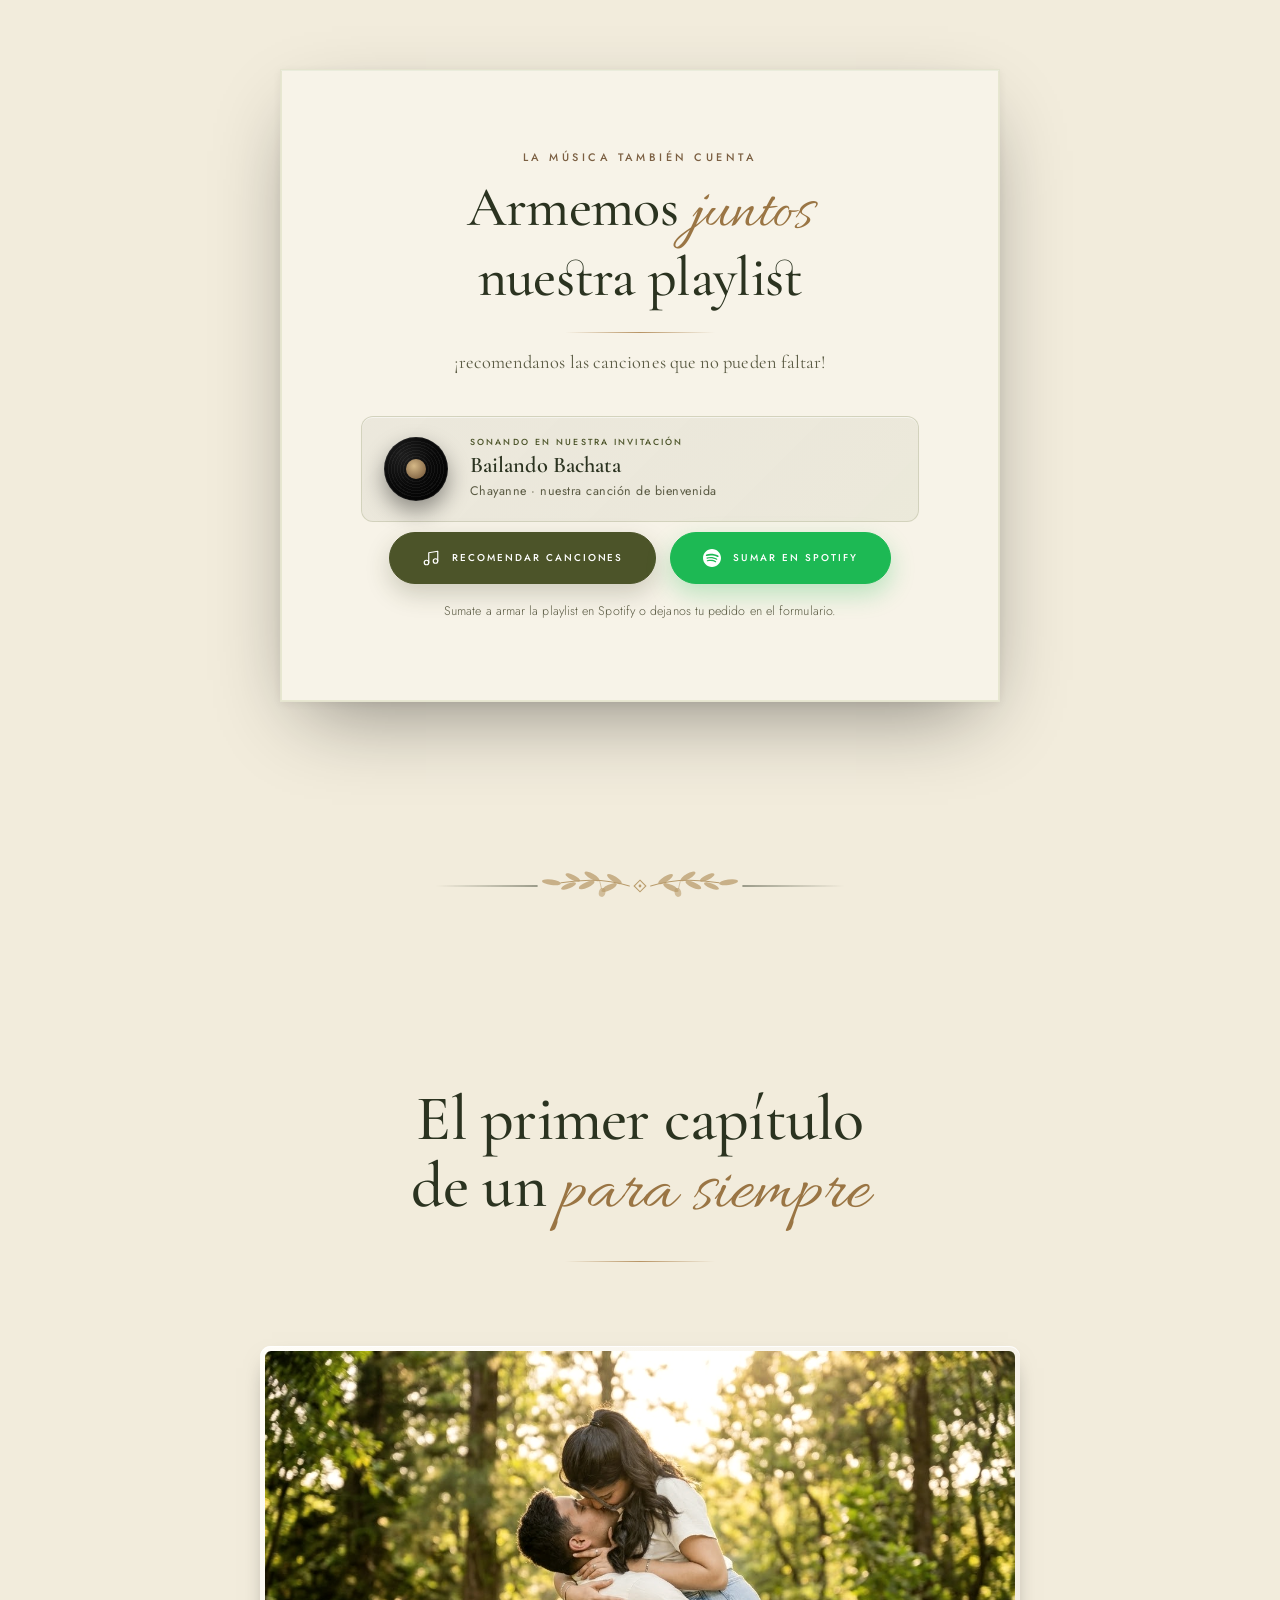
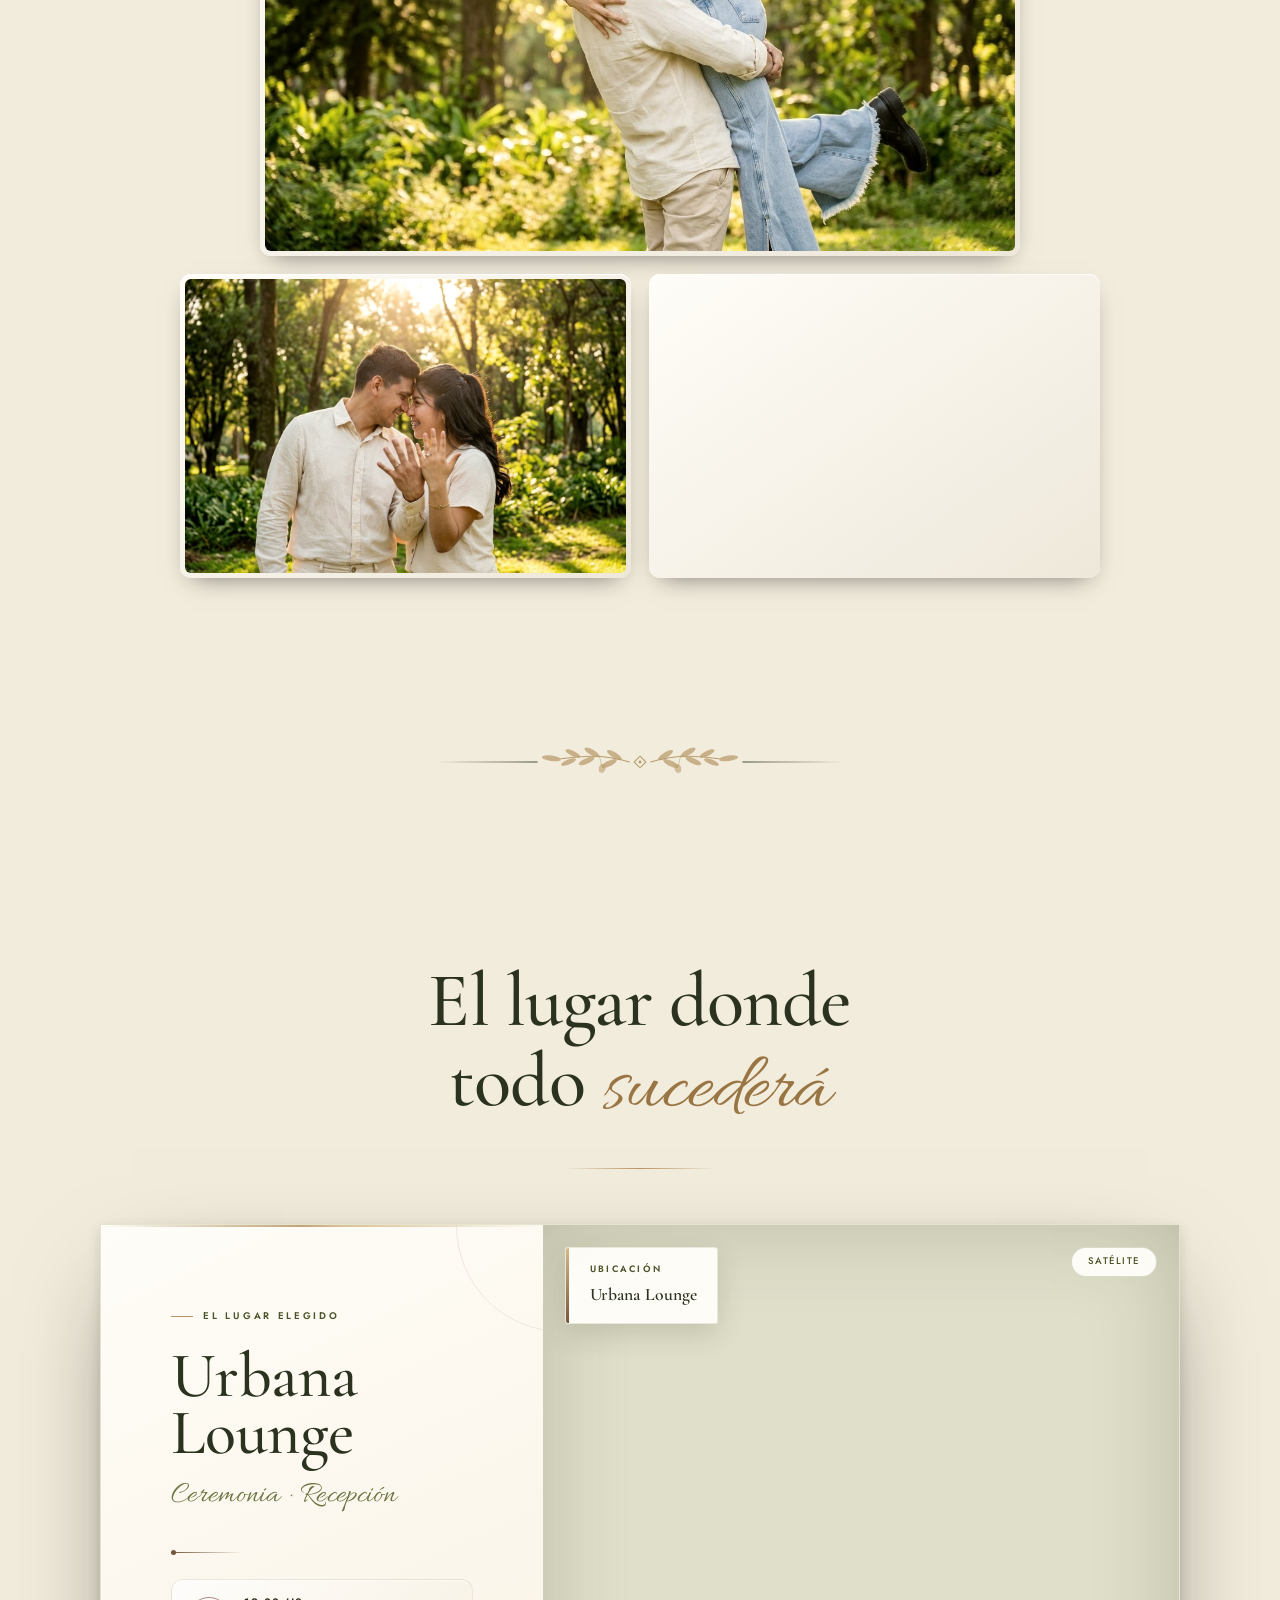
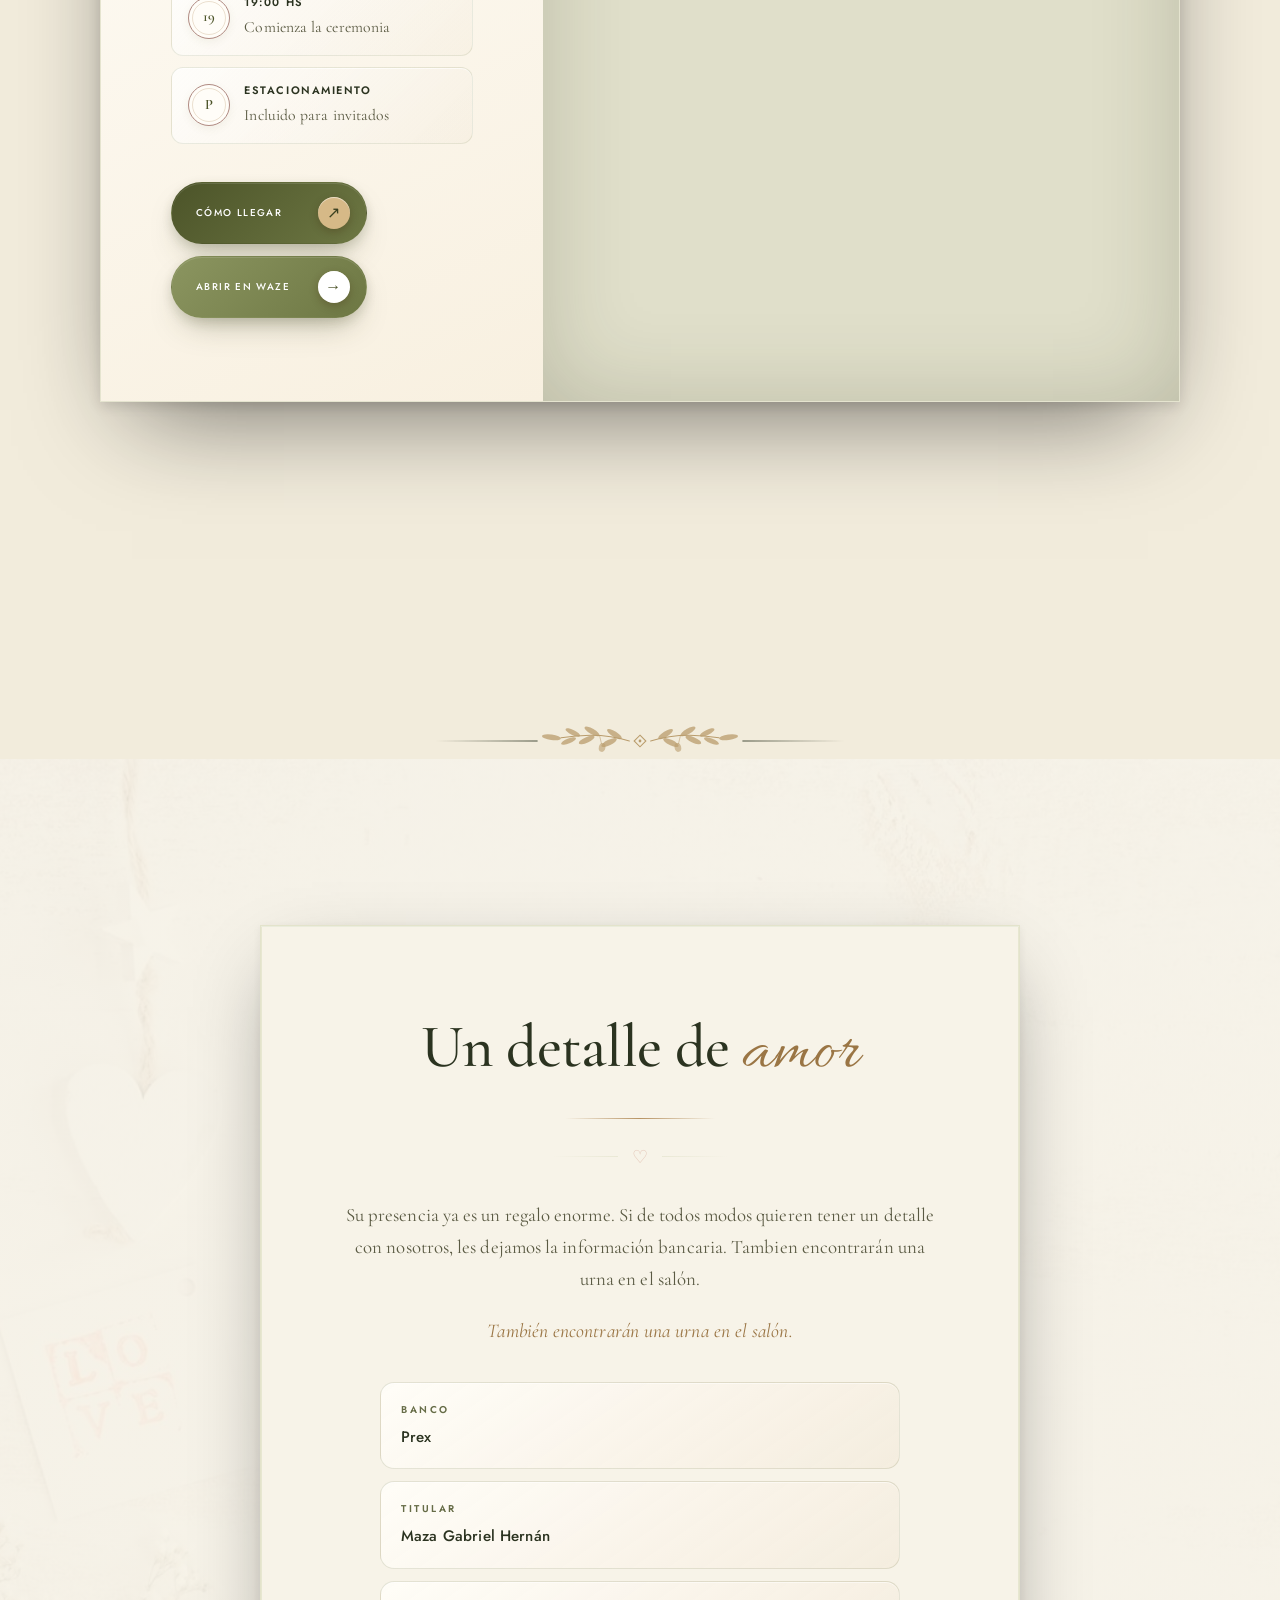
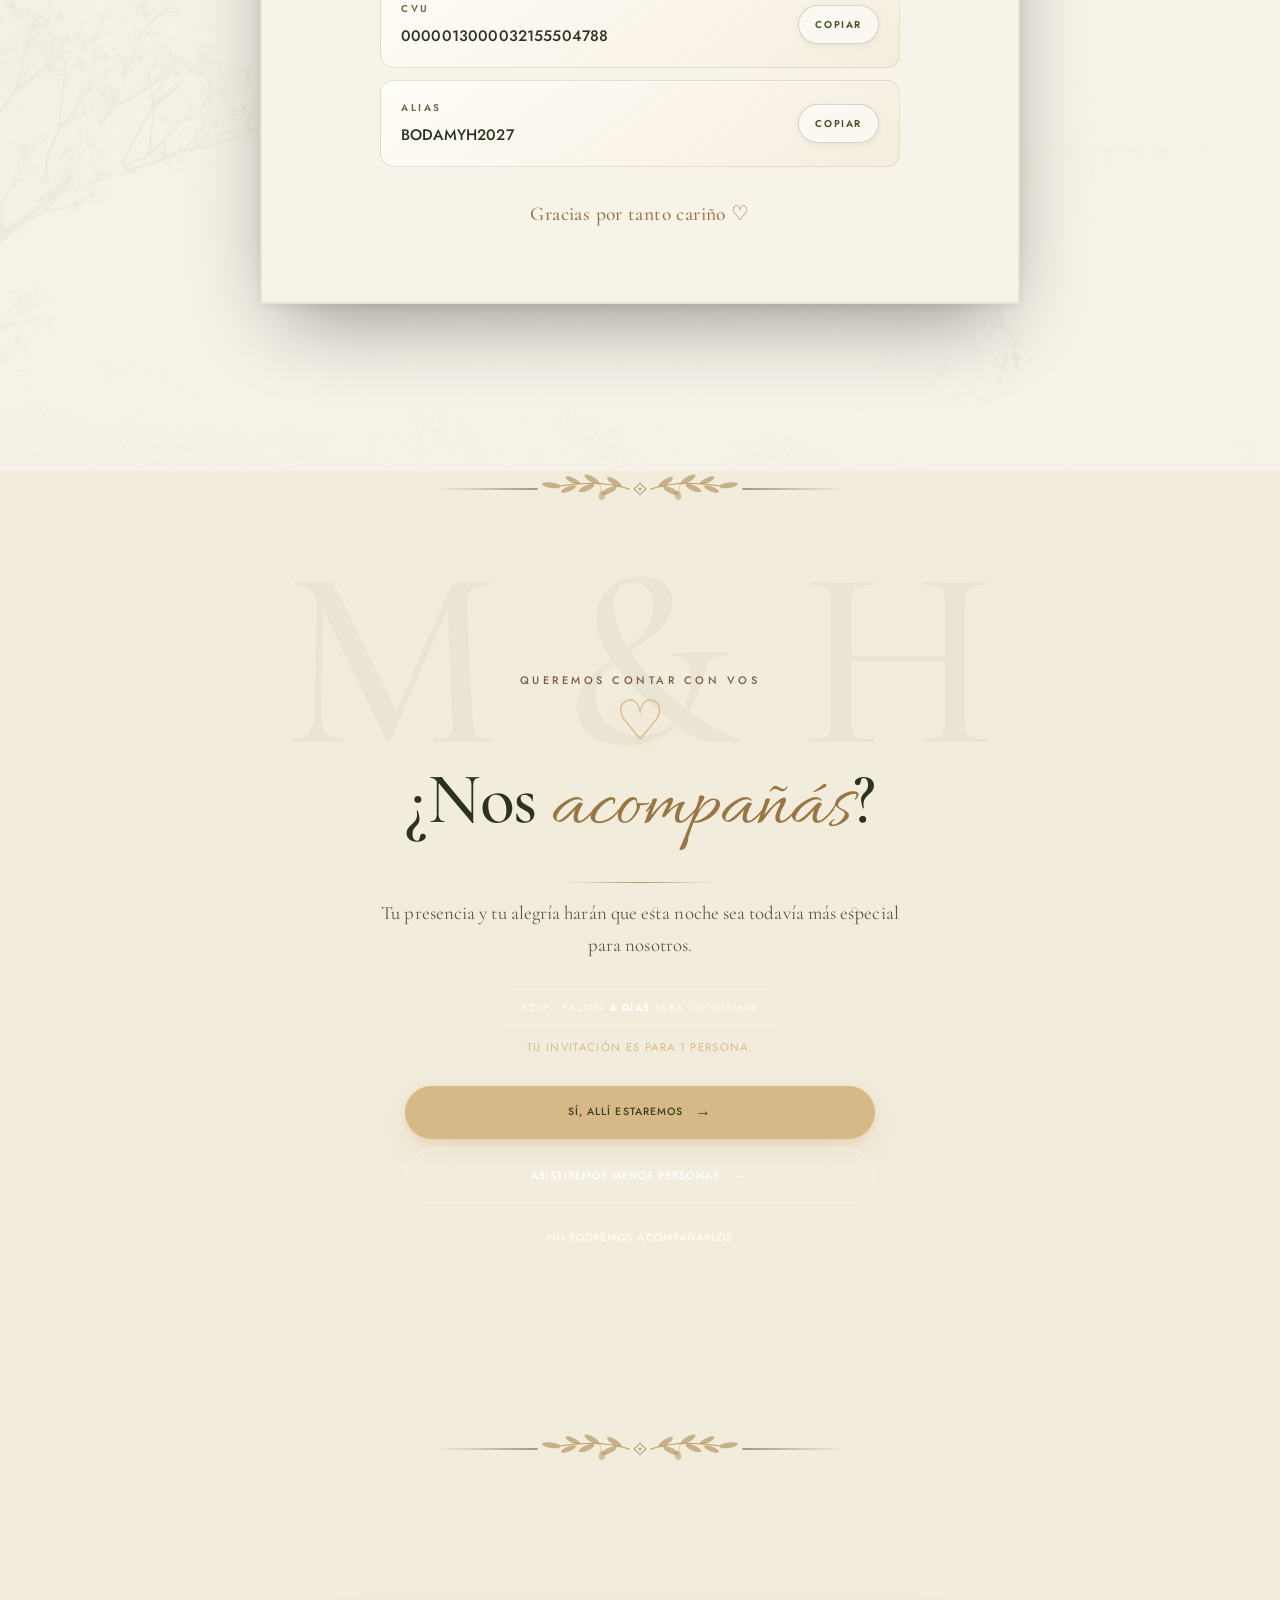
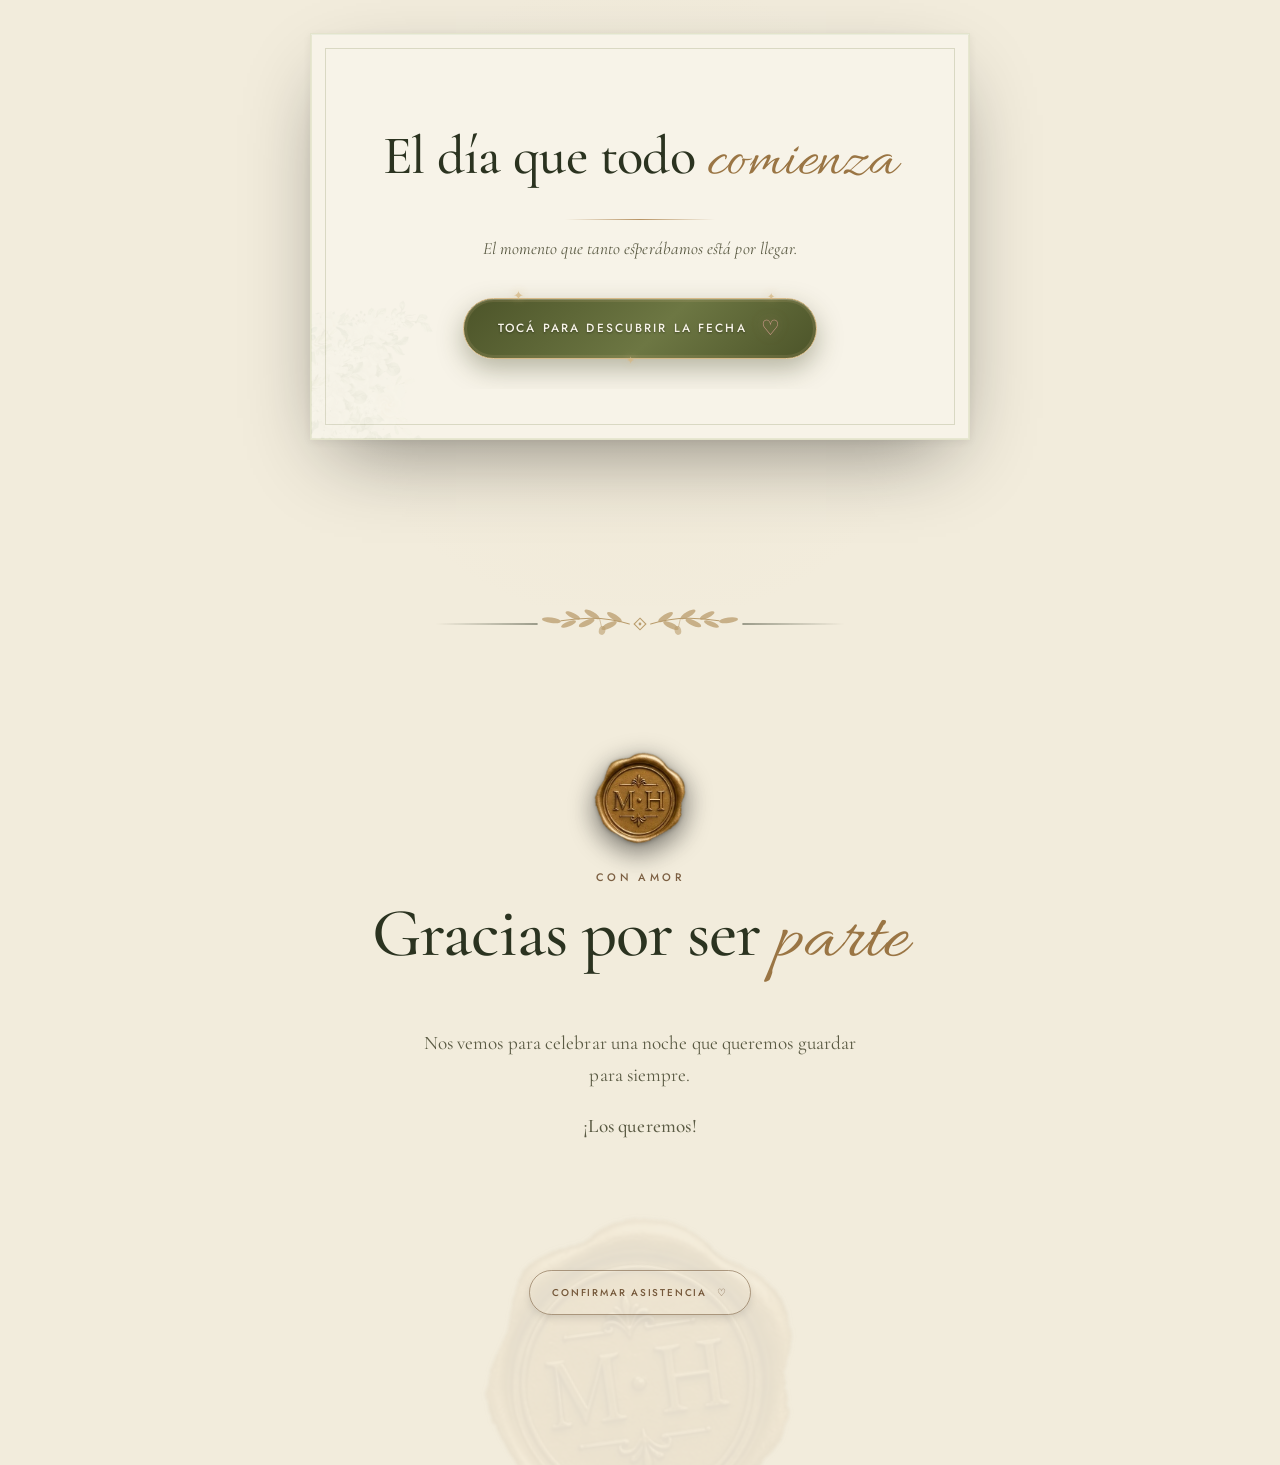
==== commit bdea2362: "Merge branch 'main' of https://github.com/hernanmaza96/BODA-MYH.2027" ====
--- a/index.html
+++ b/index.html
@@ -538,10 +538,10 @@
             </article>
             <article
               class="timeline-item reveal-section"
-              data-time="20:00"
+              data-time="20:30"
               style="--index: 1"
             >
-              <div class="timeline-time">20:00</div>
+              <div class="timeline-time">20:30</div>
               <div class="timeline-dot">✦</div>
               <div class="timeline-copy">
                 <span>Recepción</span>
@@ -550,10 +550,10 @@
             </article>
             <article
               class="timeline-item reveal-section"
-              data-time="20:30"
+              data-time="21:30"
               style="--index: 2"
             >
-              <div class="timeline-time">20:30</div>
+              <div class="timeline-time">21:30</div>
               <div class="timeline-dot">M&amp;H</div>
               <div class="timeline-copy">
                 <span>Entrada de los novios</span>
@@ -562,22 +562,10 @@
             </article>
             <article
               class="timeline-item reveal-section"
-              data-time="21:00"
+              data-time="22:00"
               style="--index: 3"
             >
-              <div class="timeline-time">21:00</div>
-              <div class="timeline-dot">♡</div>
-              <div class="timeline-copy">
-                <span>Brindis</span>
-                <p>Por el amor y todos los momentos que vendrán.</p>
-              </div>
-            </article>
-            <article
-              class="timeline-item reveal-section"
-              data-time="21:30"
-              style="--index: 4"
-            >
-              <div class="timeline-time">21:30</div>
+              <div class="timeline-time">22:00</div>
               <div class="timeline-dot">✦</div>
               <div class="timeline-copy">
                 <span>Cena</span>
@@ -908,11 +896,9 @@
             <span></span><i>♡</i><span></span>
           </div>
           <p class="gifts-message">
-            Su presencia ya es un regalo enorme. Si de todos modos quieren tener un detalle con nosotros, les dejamos la información bancaria.
+            Su presencia ya es un regalo enorme. Si de todos modos quieren tener un detalle con nosotros, les dejamos la información bancaria. Tambien encontrarán una urna en el salón.
           </p>
-          <p class="gifts-urn-note">
-            También encontrarán una urna en el salón.
-          </p>
+          <p class="gifts-urn">También encontrarán una urna en el salón.</p>
           <div class="bank-details">
             <div class="bank-detail">
               <span class="bank-detail__label">Banco</span>
@@ -955,6 +941,7 @@
               </button>
             </div>
           </div>
+          <p class="gifts-thanks">Gracias por tanto cariño ♡</p>
         </div>
       </section>
 
--- a/css/style.css
+++ b/css/style.css
@@ -4110,4 +4110,115 @@
 body.theme-light .grand-day-section .timeline-copy p{color:#5a5a43}
 body.theme-light .grand-day-section .timeline-item.is-current .timeline-dot{
   background:#75583a;color:#fff;border-color:#75583a;
+}
+/* ============================================================
+   REGALOS — frase de la urna: debajo del texto principal, en dorado
+   y en cursiva serif (solo texto, no cambia el diseño de la tarjeta)
+   ============================================================ */
+.gifts-card .gifts-urn{
+  max-width:600px;
+  margin:22px auto 0;
+  font-family:var(--serif);
+  font-style:italic;
+  font-weight:400;
+  font-size:clamp(1.05rem,3vw,1.22rem);
+  line-height:1.5;
+  color:#9a7544;
+  text-wrap:balance;
+}
+body.theme-light .gifts-card .gifts-urn{color:#9a7544}
+
+/* ============================================================
+   REGALOS — frase de cierre al pie de la tarjeta (letra recta, sin cursiva)
+   ============================================================ */
+.gifts-card .gifts-thanks{
+  margin:34px auto 0;
+  font-family:var(--serif);
+  font-style:normal;
+  font-weight:500;
+  font-size:clamp(1.05rem,3vw,1.22rem);
+  letter-spacing:.02em;
+  line-height:1.4;
+  text-align:center;
+  color:#9a7544;
+}
+
+/* ============================================================
+   CELEBRACIÓN — en celular los íconos (♡ y ✦) se ven del mismo
+   tamaño relativo al círculo que en PC. "M&H" no se toca.
+   ============================================================ */
+@media(max-width:480px){
+  .grand-day-section .timeline-item:not(:nth-child(3)) .timeline-dot{font-size:.77rem}
+}
+@media(max-width:380px){
+  .grand-day-section .timeline-item:not(:nth-child(3)) .timeline-dot{font-size:.65rem}
+}
+@media(max-width:340px){
+  .grand-day-section .timeline-item:not(:nth-child(3)) .timeline-dot{font-size:.57rem}
+}
+
+/* ============================================================
+   CELEBRACIÓN — título más cerca del divisor; cuadro más largo (mismo
+   ancho); contenido centrado y con la misma separación en todos lados
+   (arriba, entre hitos y abajo = --tl-gap).
+   ============================================================ */
+.grand-day-section{
+  padding-top:clamp(28px,5vw,48px);
+}
+@supports (grid-template-columns:subgrid){
+  .grand-day-section .timeline{
+    --tl-gap:clamp(28px,7vw,40px);
+    display:grid;
+    --tl-dot:42px;
+    grid-template-columns:max-content var(--tl-dot) minmax(0,max-content);
+    justify-content:center;
+    column-gap:12px;
+    row-gap:var(--tl-gap);
+    padding:0;
+  }
+  /* Marco: mismo ancho de antes, más alto (aire arriba y abajo = --tl-gap) */
+  .grand-day-section .timeline::after{
+    inset:calc(var(--tl-gap) * -1) -12px;
+  }
+  /* La línea ahora se dibuja por tramos, centrada en la columna de los rombos */
+  .grand-day-section .timeline::before{display:none}
+
+  .grand-day-section .timeline-item{
+    grid-column:1 / -1;
+    display:grid;
+    grid-template-columns:subgrid;
+    align-items:center;
+    position:relative;
+    min-height:0;
+    padding:0;
+  }
+  .grand-day-section .timeline-item::before{
+    content:"";
+    position:absolute;
+    grid-column:2 / 3;
+    grid-row:1;
+    justify-self:center;
+    top:calc(var(--tl-gap) * -1);
+    bottom:0;
+    width:1px;
+    background:rgba(214,185,135,.55);
+    pointer-events:none;
+  }
+  .grand-day-section .timeline-item:first-child::before{top:50%}
+  .grand-day-section .timeline-item:last-child::before{bottom:50%}
+  body.theme-light .grand-day-section .timeline-item::before{background:rgba(117,88,58,.5)}
+
+  .grand-day-section .timeline-dot{width:var(--tl-dot)}
+  .grand-day-section .timeline-time{padding:0}
+  .grand-day-section .timeline-copy{padding-left:0}
+}
+/* Tamaño del círculo: el mismo que tenía en cada ancho de pantalla */
+@media(max-width:480px){
+  @supports (grid-template-columns:subgrid){.grand-day-section .timeline{--tl-dot:38px}}
+}
+@media(max-width:380px){
+  @supports (grid-template-columns:subgrid){.grand-day-section .timeline{--tl-dot:32px}}
+}
+@media(max-width:340px){
+  @supports (grid-template-columns:subgrid){.grand-day-section .timeline{--tl-dot:28px}}
 }
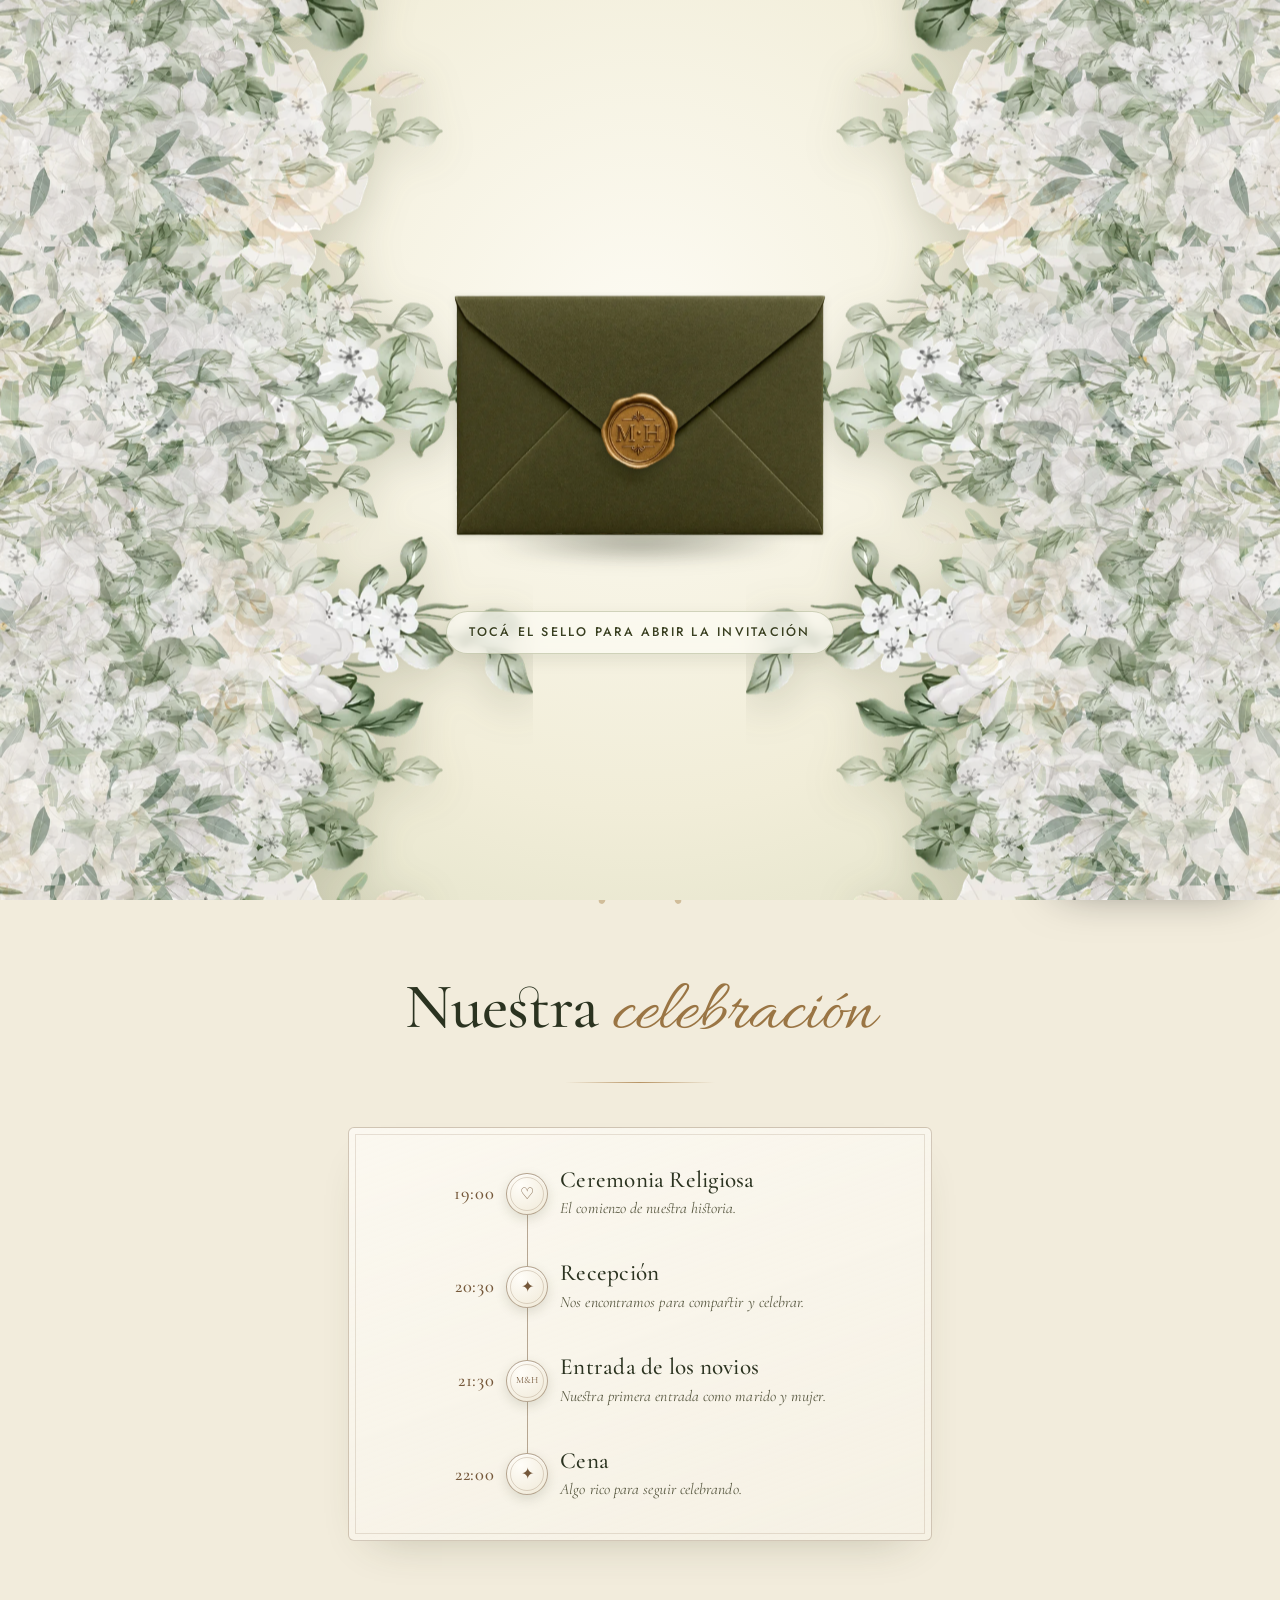
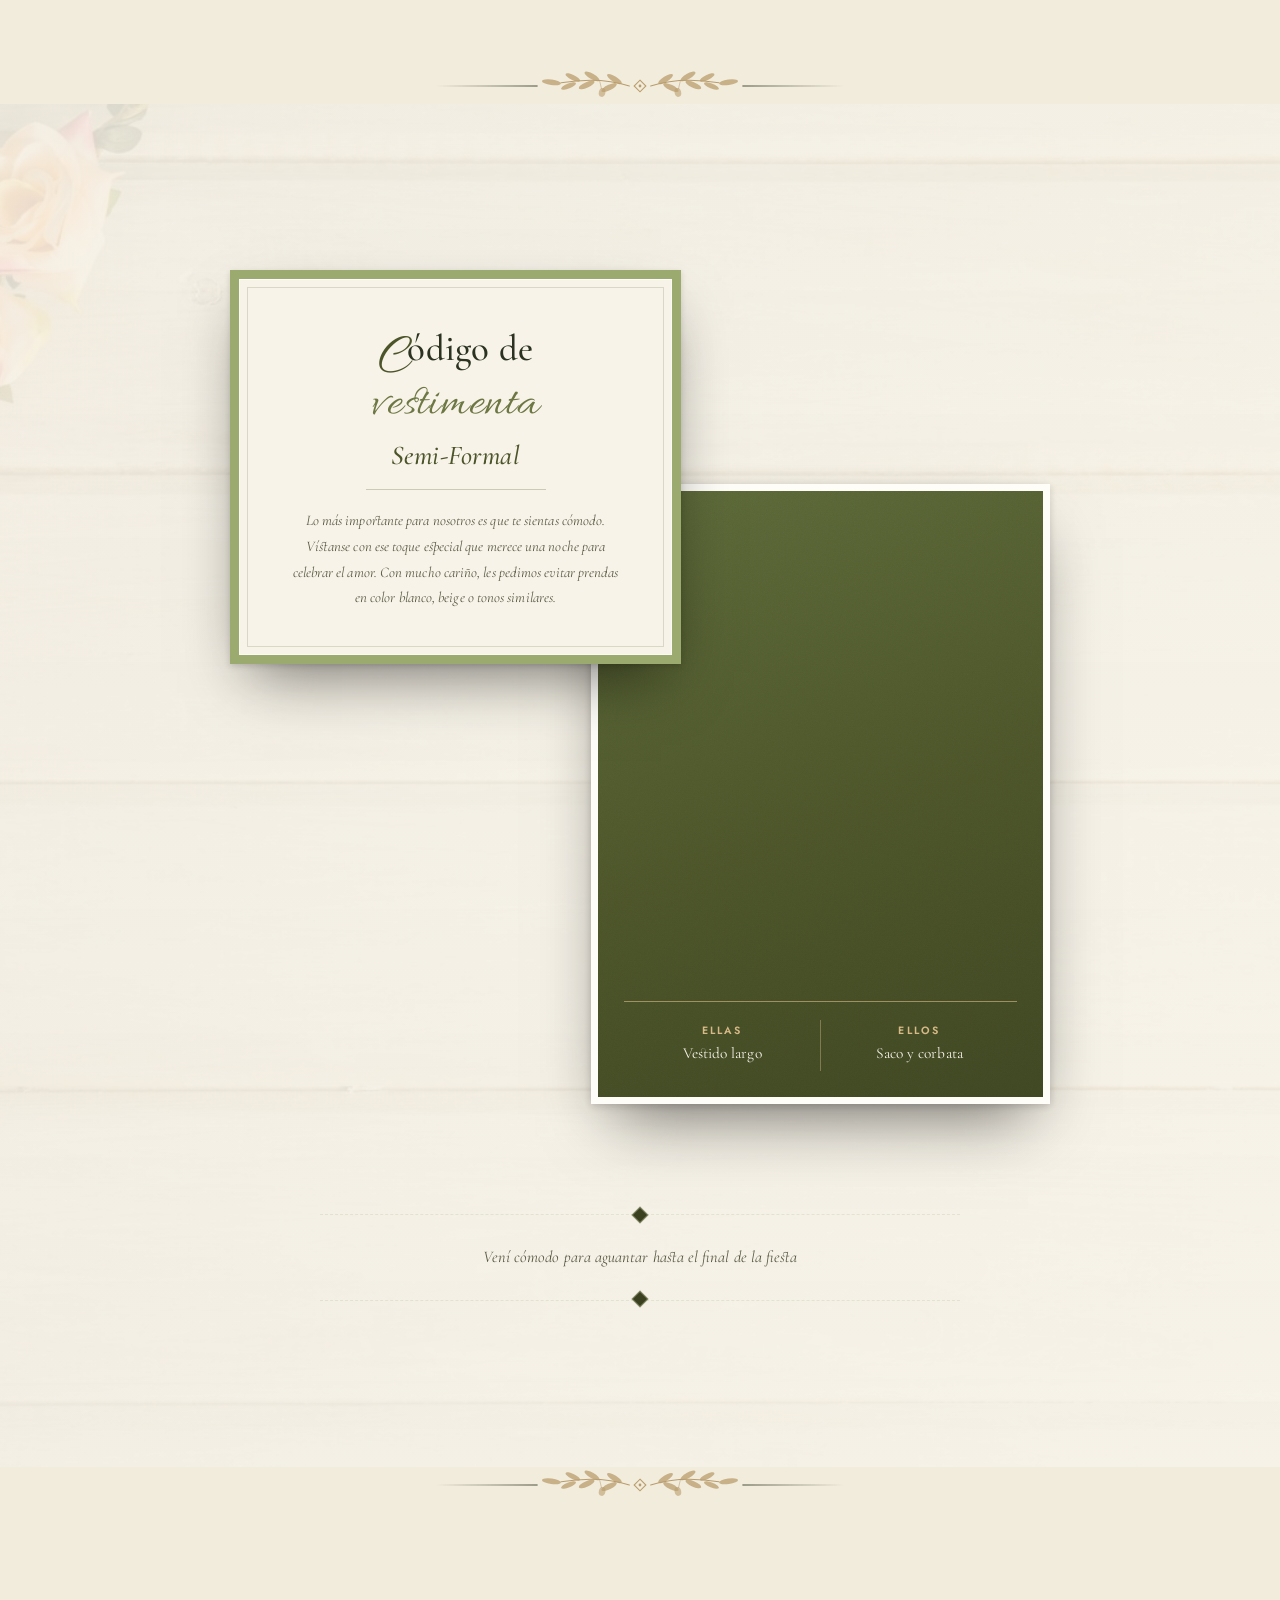
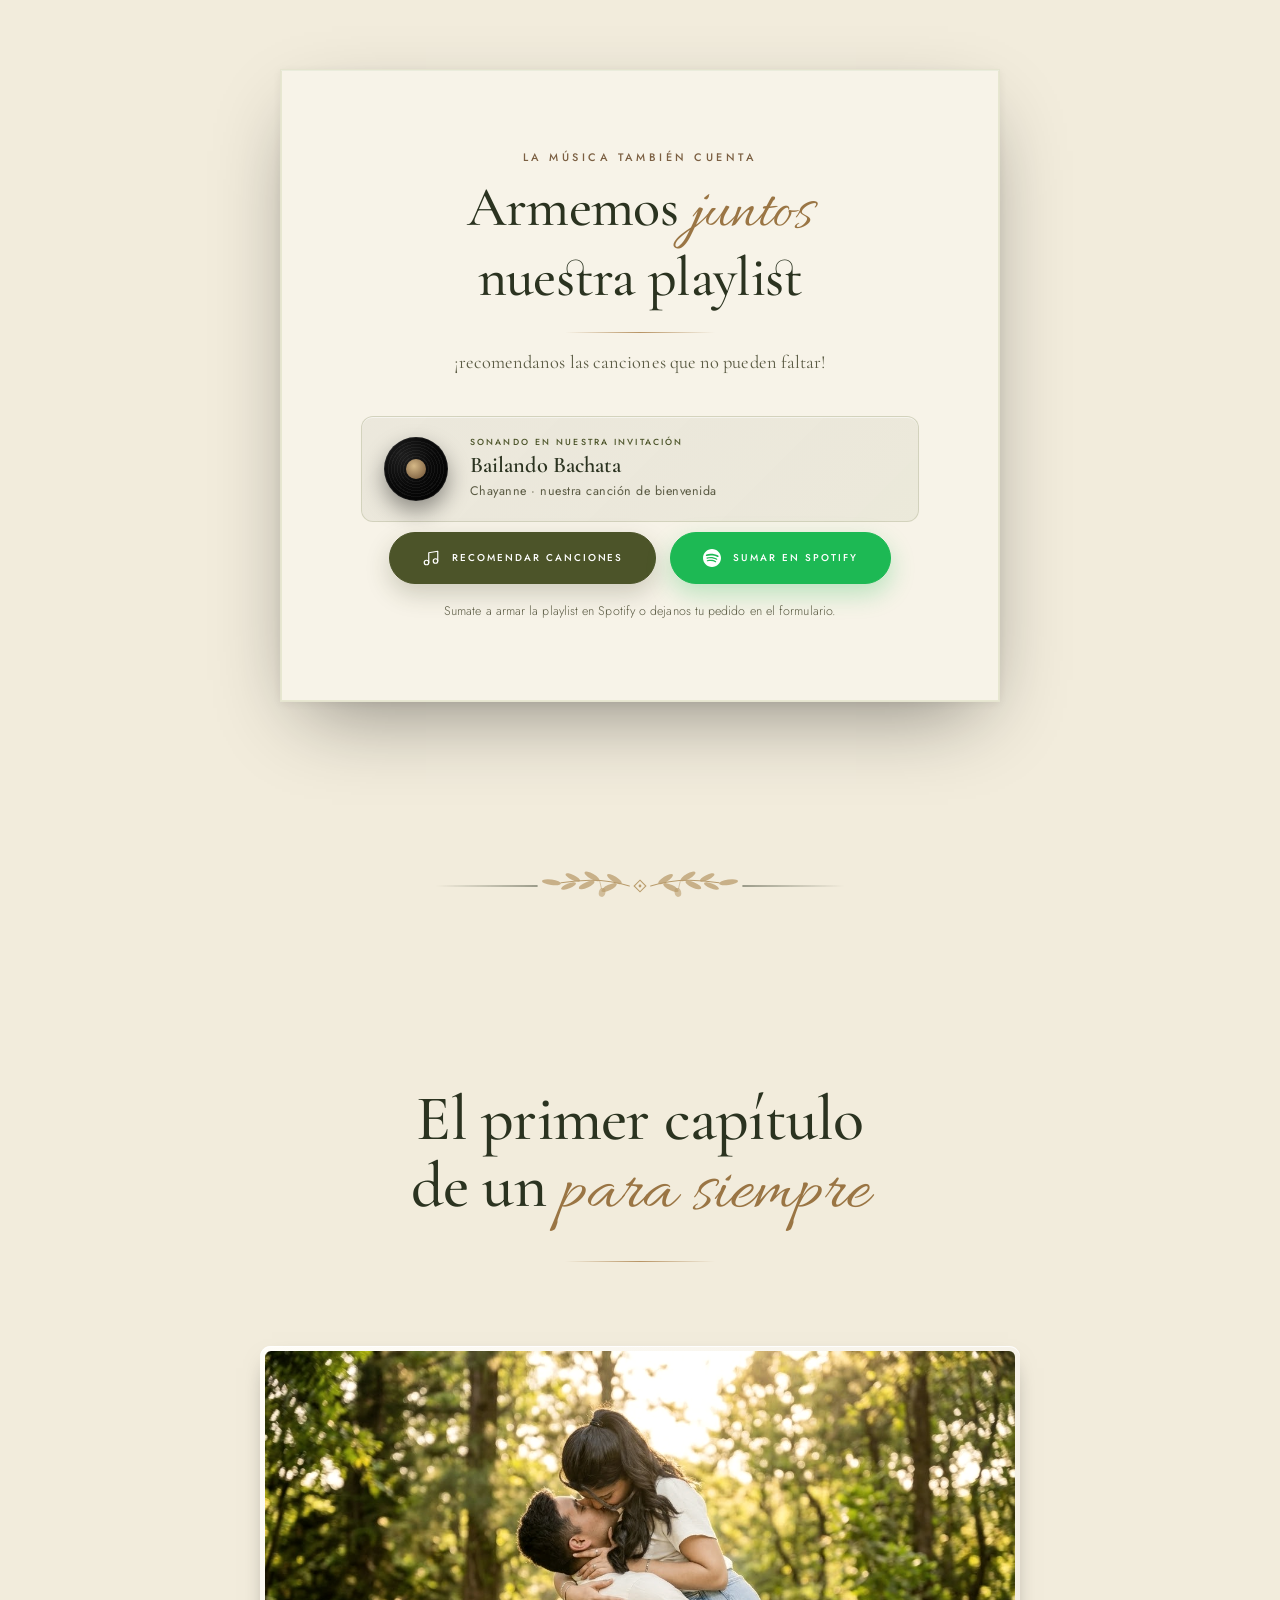
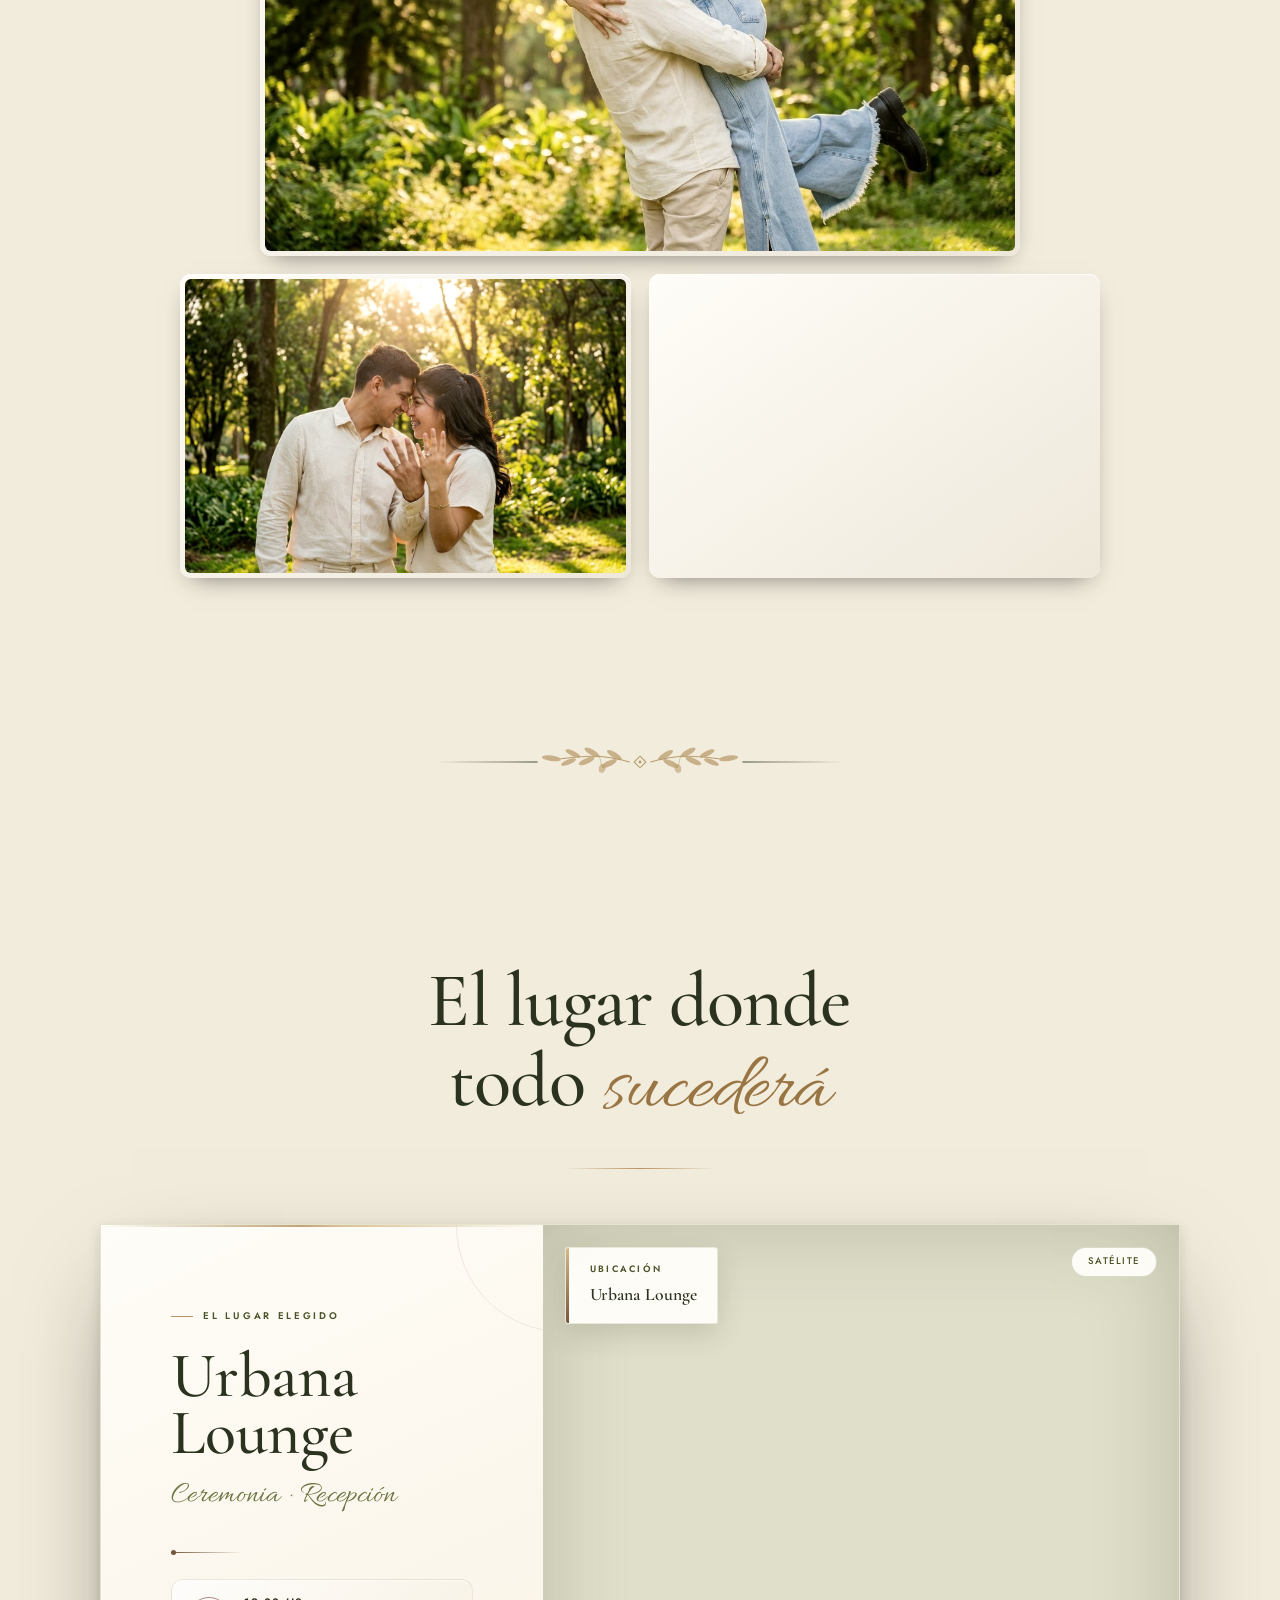
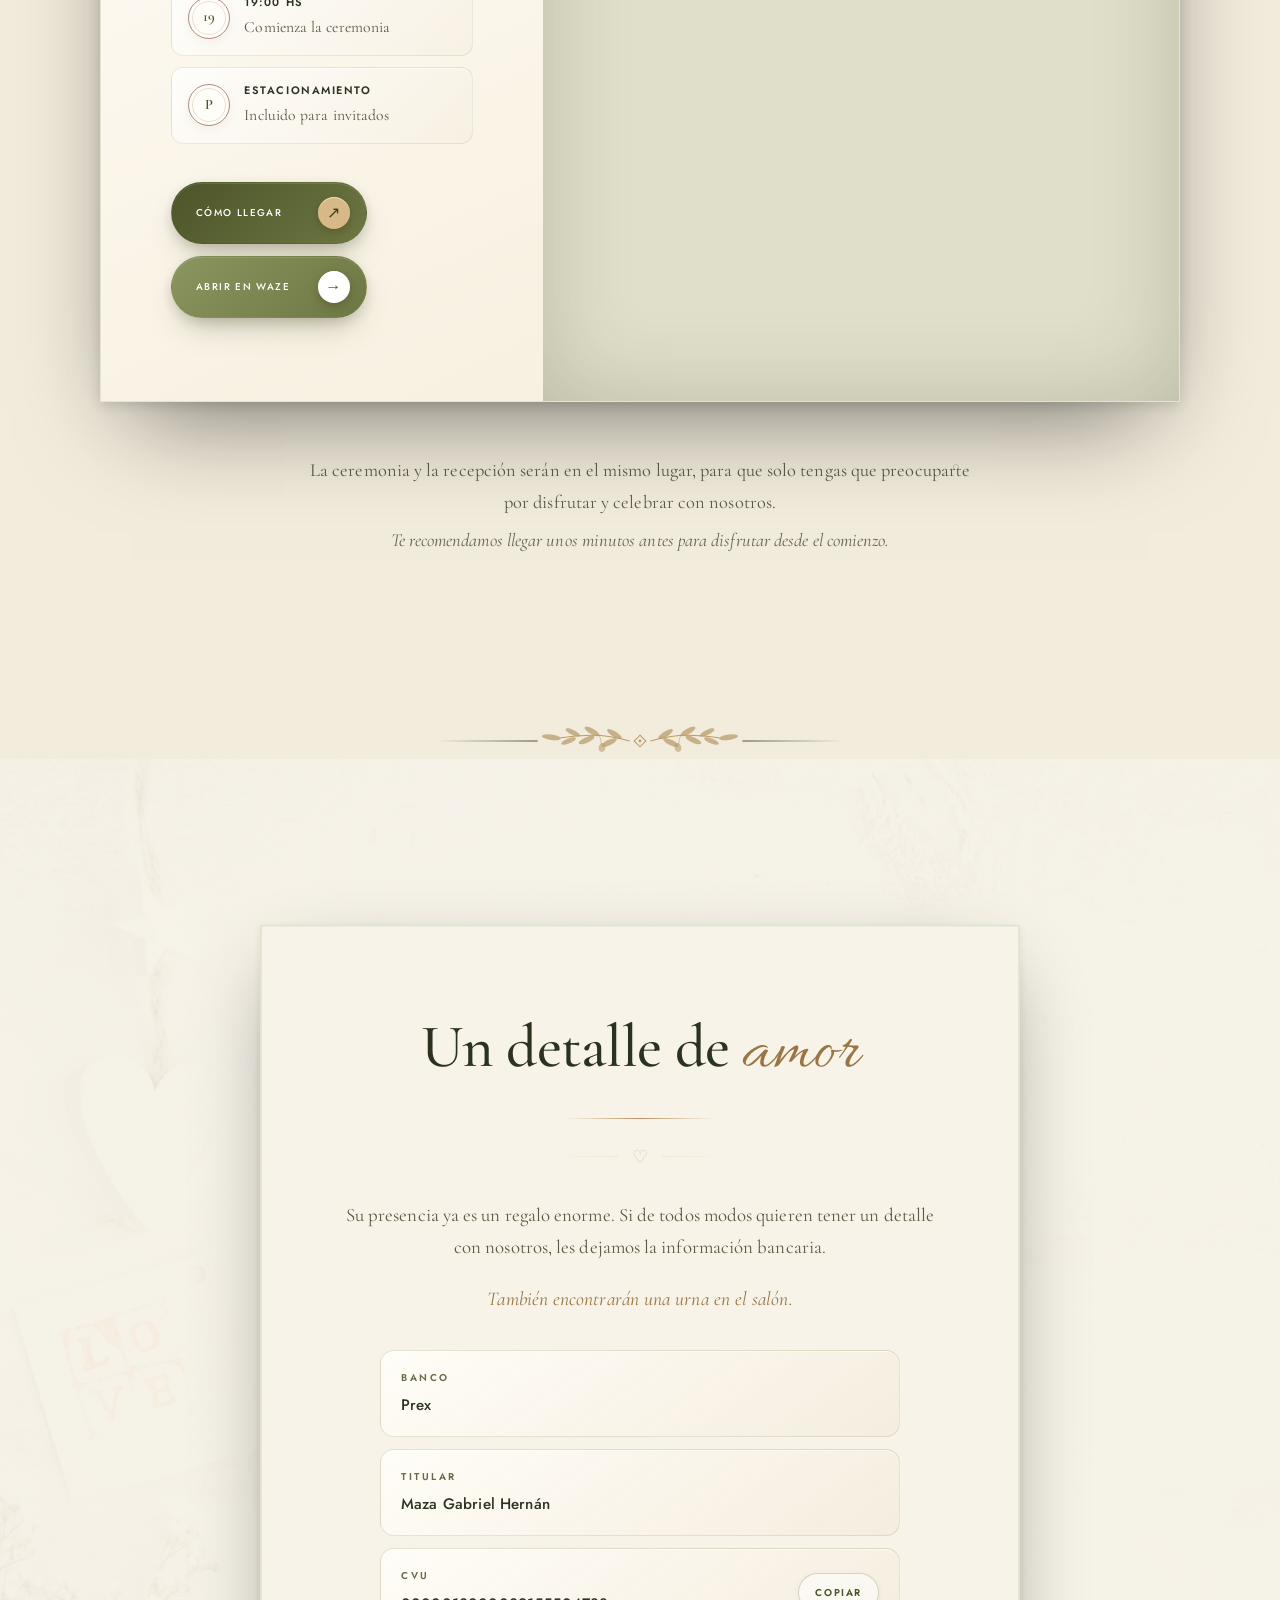
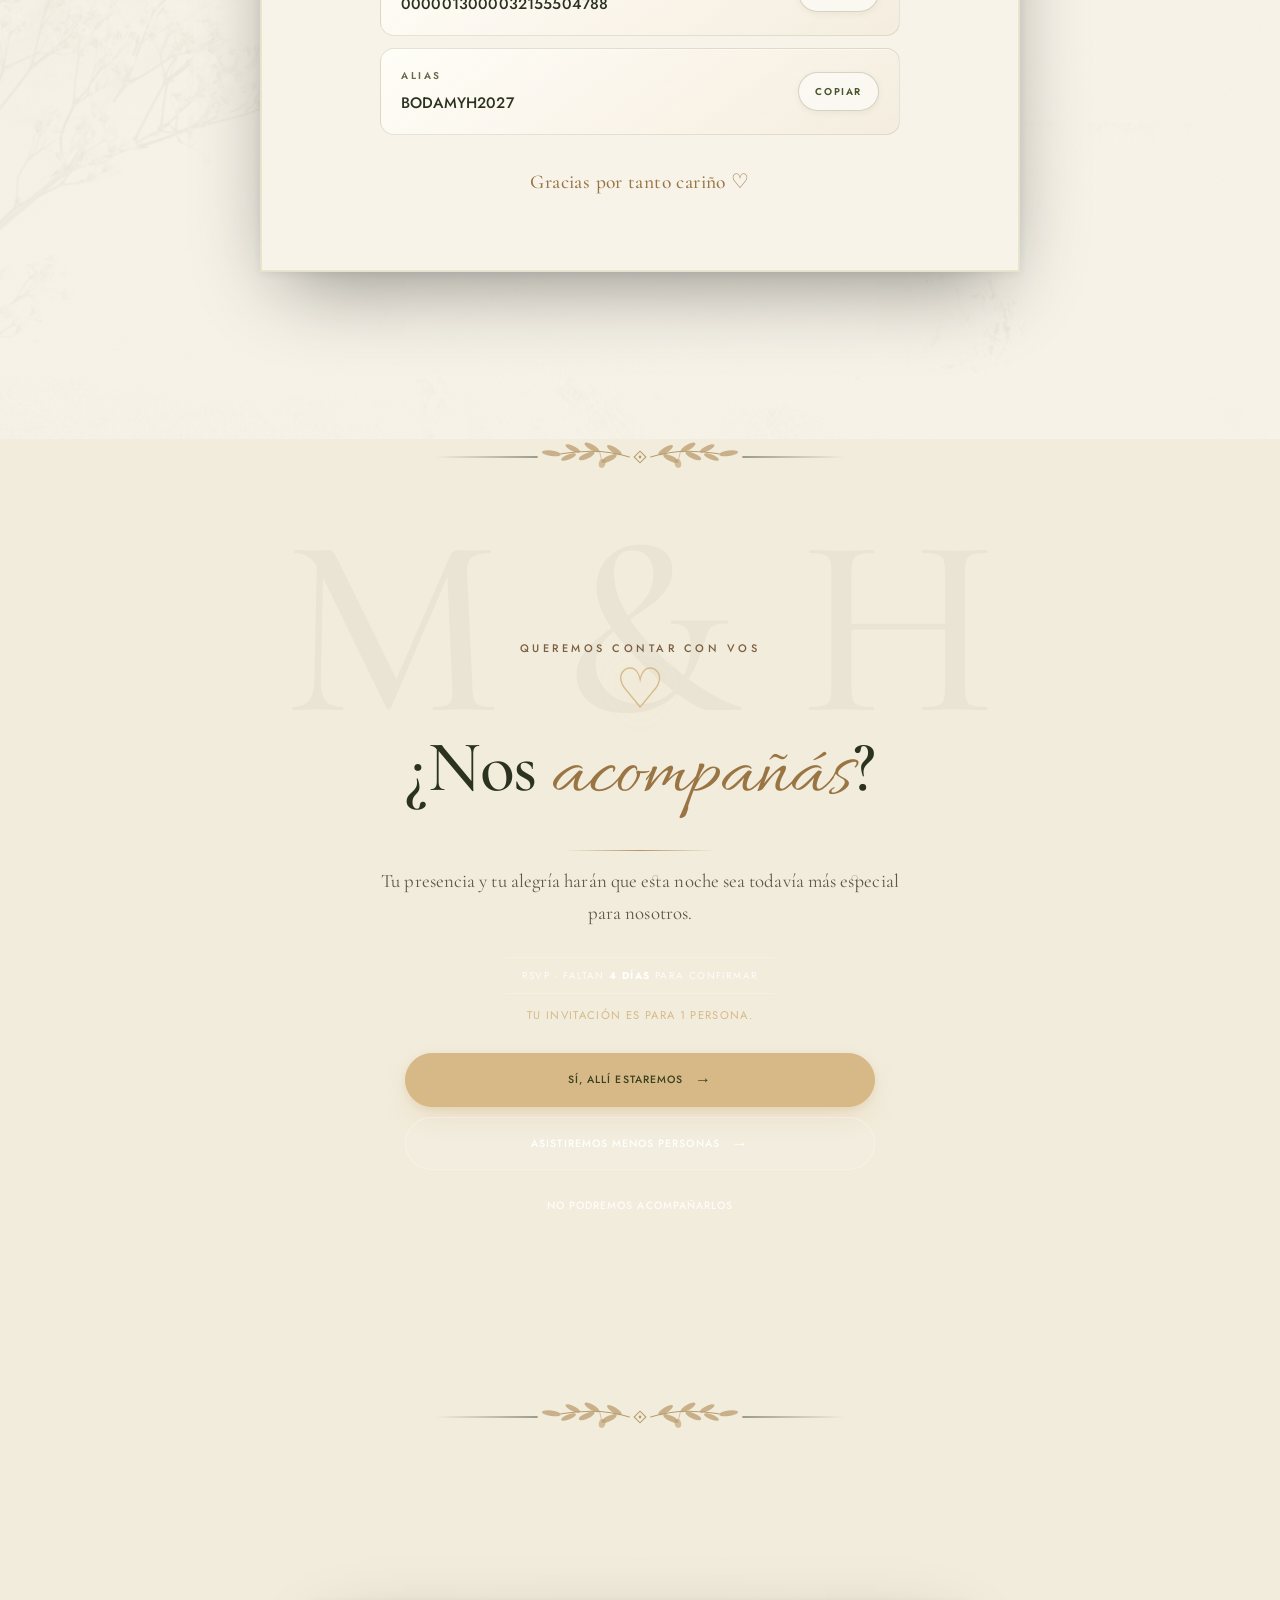
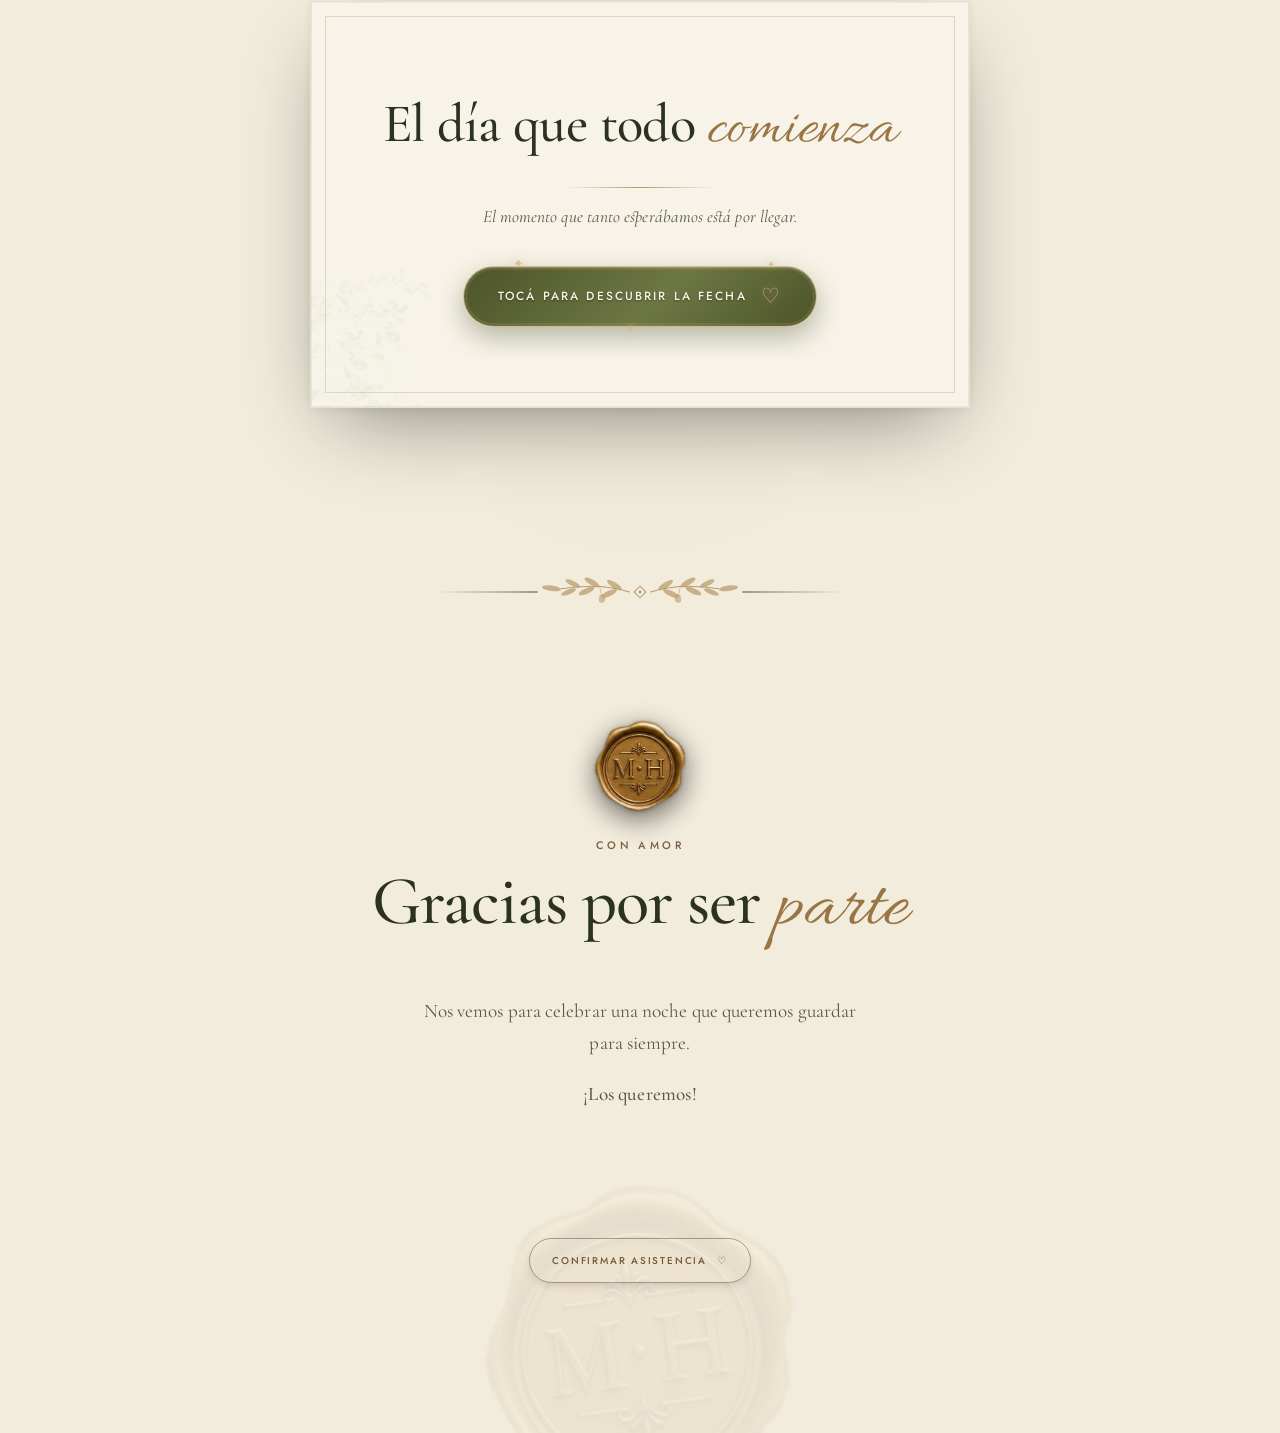
==== commit d3f94e14: "Eliminar texto duplicado de la urna" ====
--- a/index.html
+++ b/index.html
@@ -896,7 +896,7 @@
             <span></span><i>♡</i><span></span>
           </div>
           <p class="gifts-message">
-            Su presencia ya es un regalo enorme. Si de todos modos quieren tener un detalle con nosotros, les dejamos la información bancaria. Tambien encontrarán una urna en el salón.
+            Su presencia ya es un regalo enorme. Si de todos modos quieren tener un detalle con nosotros, les dejamos la información bancaria.
           </p>
           <p class="gifts-urn">También encontrarán una urna en el salón.</p>
           <div class="bank-details">
--- a/css/style.css
+++ b/css/style.css
@@ -478,8 +478,8 @@
 .envelope-css.is-opening .envelope-css__photo{opacity:1;transform:translate(-50%,-80%) scale(1) rotateZ(.4deg);transition:transform 3.6s cubic-bezier(.32,.02,.25,1) .15s,opacity 1.2s ease .15s}
 .envelope-css.is-opening .envelope-css__photo img{animation:paperSettle 3.6s cubic-bezier(.32,.02,.25,1) .15s both}
 @keyframes paperSettle{0%{transform:rotate(-1.2deg) rotateX(2deg) rotateY(-1.5deg) skewX(.3deg)}70%{transform:rotate(-1.6deg) rotateX(3deg) rotateY(-2deg) skewX(.4deg)}100%{transform:rotate(-1deg) rotateX(1.5deg) rotateY(-1deg) skewX(.2deg)}}
-.envelope-opening.is-zooming .envelope-css__photo{transform:translate(-50%,-260%) scale(3.8);opacity:0;transition:transform 1.8s cubic-bezier(.6,.02,.4,1),opacity 1.4s ease .3s}
-.envelope-opening.is-zooming .envelope-css__body,.envelope-opening.is-zooming .envelope-css__flap,.envelope-opening.is-zooming .envelope-css__left,.envelope-opening.is-zooming .envelope-css__right,.envelope-opening.is-zooming .envelope-css__bottom{opacity:0;transition:opacity 1s ease}
+.envelope-opening.is-zooming .envelope-css__photo{transform:translate(-50%,-80%) scale(1);opacity:0;transition:transform 1.8s cubic-bezier(.6,.02,.4,1),opacity 1.8s cubic-bezier(.6,.02,.4,1)}
+.envelope-opening.is-zooming .envelope-css__body,.envelope-opening.is-zooming .envelope-css__flap,.envelope-opening.is-zooming .envelope-css__left,.envelope-opening.is-zooming .envelope-css__right,.envelope-opening.is-zooming .envelope-css__bottom{opacity:0;transition:opacity 1.8s cubic-bezier(.6,.02,.4,1)}
 .opening-hint{position:relative;z-index:4;display:inline-block;margin:0 auto;padding:10px 22px;font-size:.78rem;letter-spacing:.18em;color:#3a4020;text-transform:uppercase;font-weight:500;background:rgba(253,251,243,.72);border:1px solid rgba(109,119,67,.3);border-radius:999px;-webkit-backdrop-filter: blur(6px); backdrop-filter:blur(6px);text-shadow:0 1px 0 rgba(255,255,255,.8);animation:hint 2.2s ease-in-out infinite;box-shadow:0 6px 16px rgba(60,66,32,.1)}
 @keyframes hint{50%{opacity:.65;transform:translateY(3px)}}
 
@@ -3534,12 +3534,11 @@
 
 /* ---------- zoom final hacia la invitación ---------- */
 .envelope-opening.is-zooming .env-layer,
-.envelope-opening.is-zooming .env-flap{opacity:0;transition:opacity 1s ease}
+.envelope-opening.is-zooming .env-flap{opacity:0;transition:opacity 1.8s cubic-bezier(.6,.02,.4,1)}
 .envelope-opening.is-zooming .env-rig .envelope-css__photo{animation:envCardZoom 1.8s cubic-bezier(.6,.02,.4,1) forwards}
 @keyframes envCardZoom{
   0%{transform:translate(-50%,-50%) translateY(-32.1%) scale(1) rotate(-.9deg);opacity:1}
-  60%{opacity:1}
-  100%{transform:translate(-50%,-50%) translateY(-40%) scale(3.8) rotate(0deg);opacity:0}
+  100%{transform:translate(-50%,-50%) translateY(-32.1%) scale(1) rotate(-.9deg);opacity:0}
 }
 @media (prefers-reduced-motion:reduce){
   .envelope-css.is-opening .env-front,
@@ -3551,7 +3550,7 @@
 }
 
 /* La sombra del sobre se va junto con él al hacer el zoom final */
-.envelope-opening.is-zooming .envelope-css::before{opacity:0;transition:opacity .8s ease}
+.envelope-opening.is-zooming .envelope-css::before{opacity:0;transition:opacity 1.8s cubic-bezier(.6,.02,.4,1)}
 
 /* ============================================================
    VESTIMENTA — la ilustración (dresscode.png) queda centrada en la
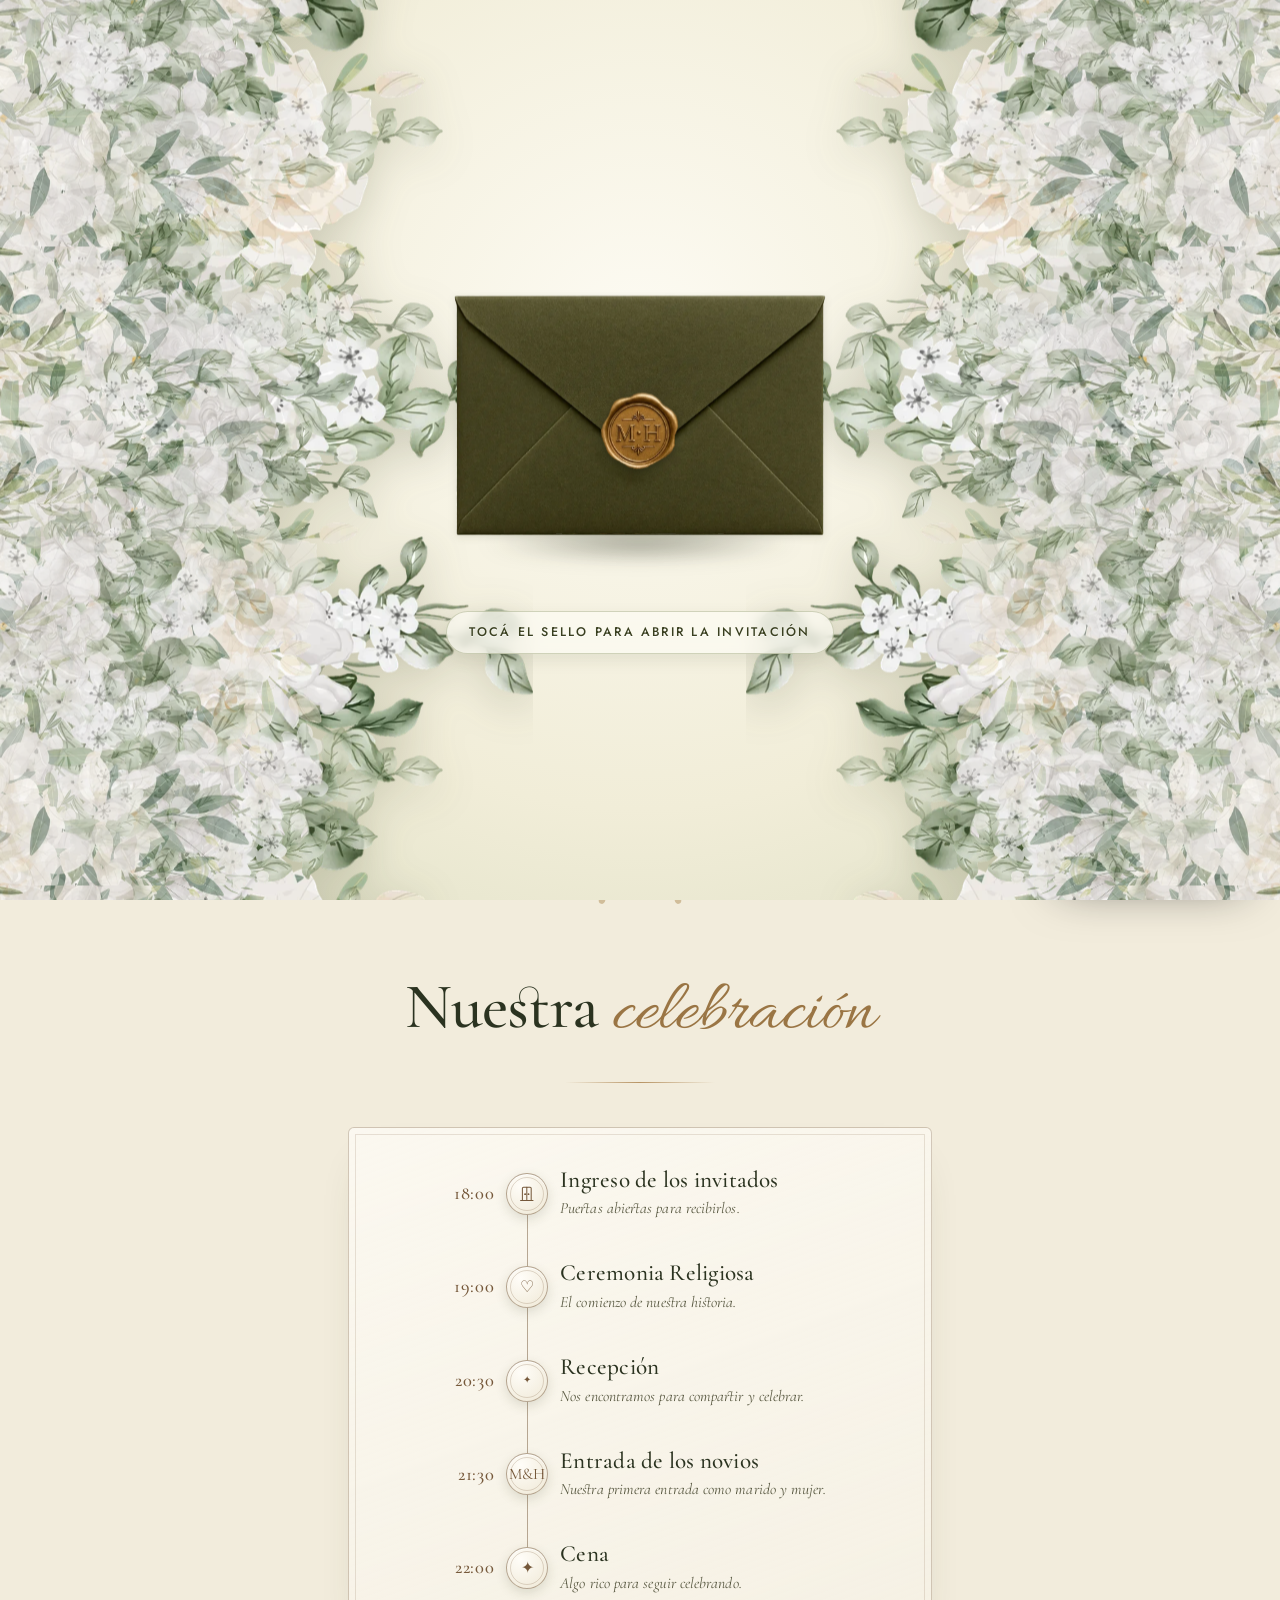
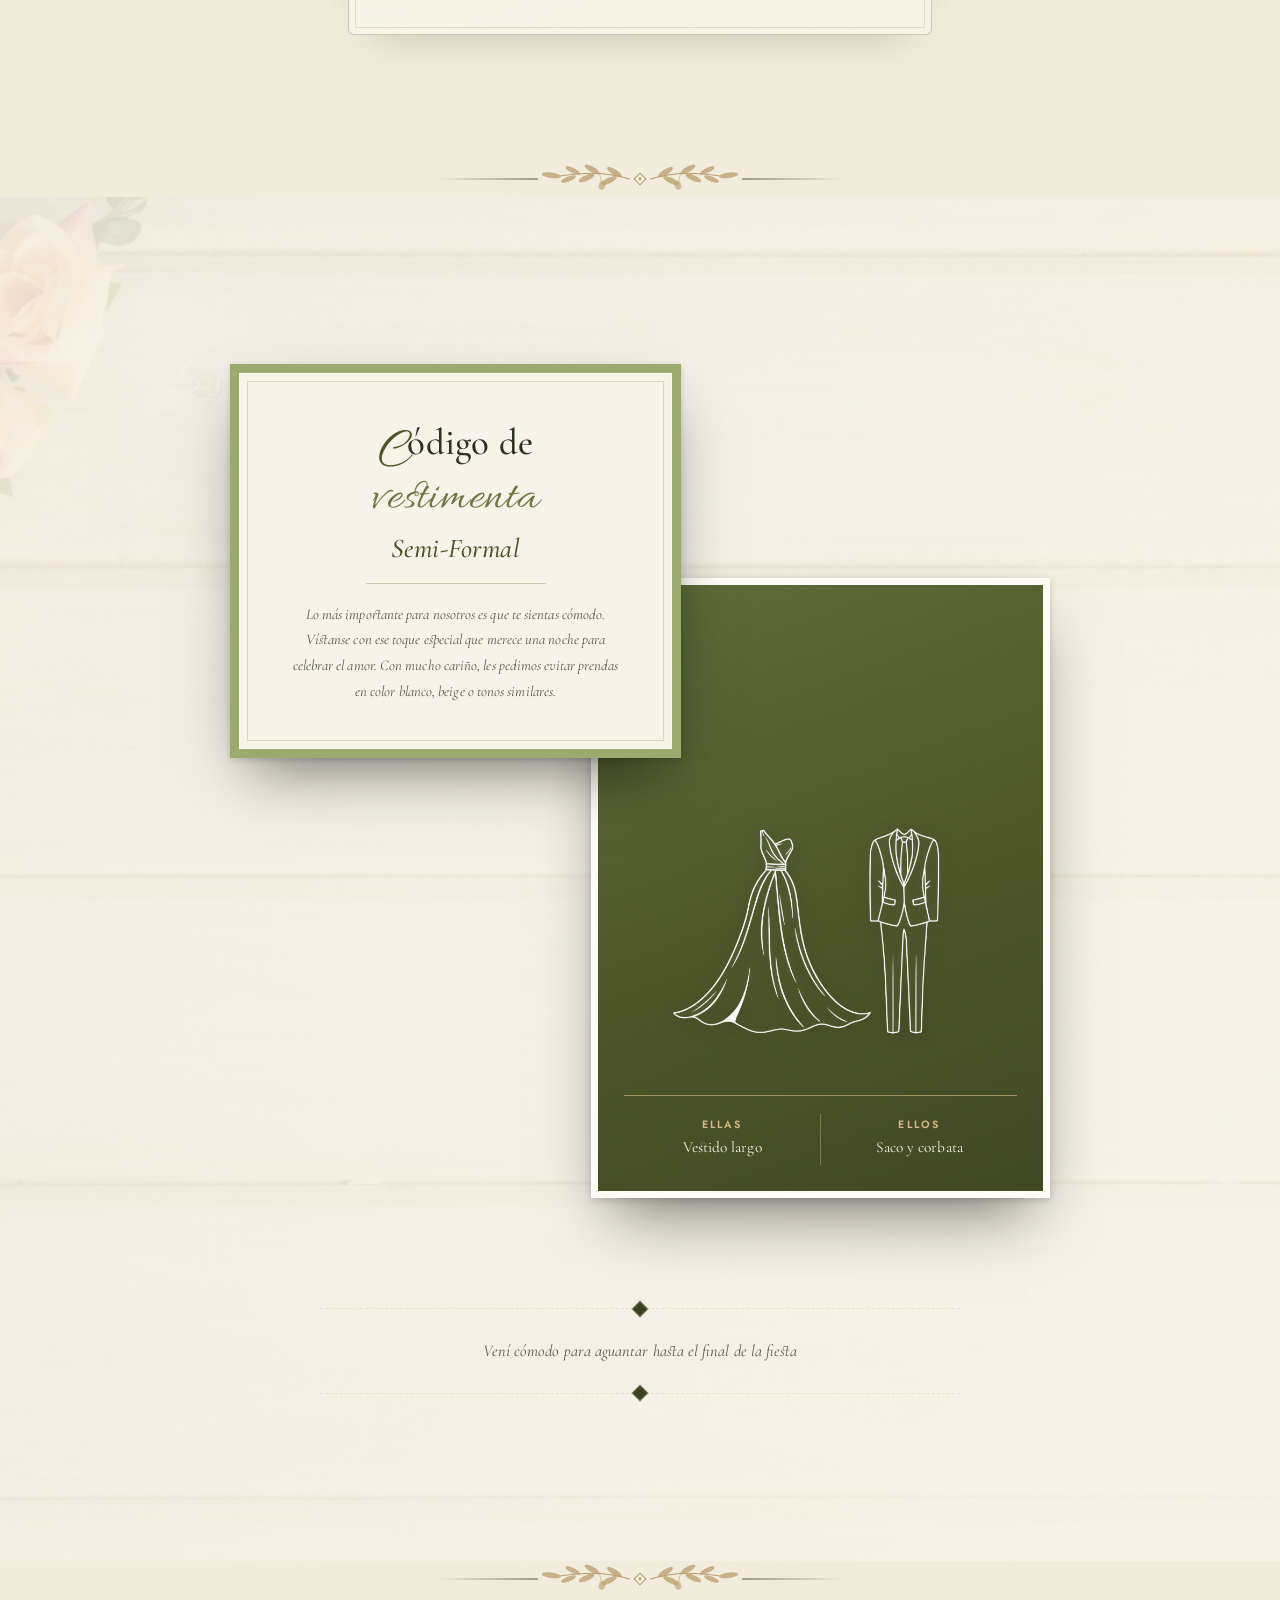
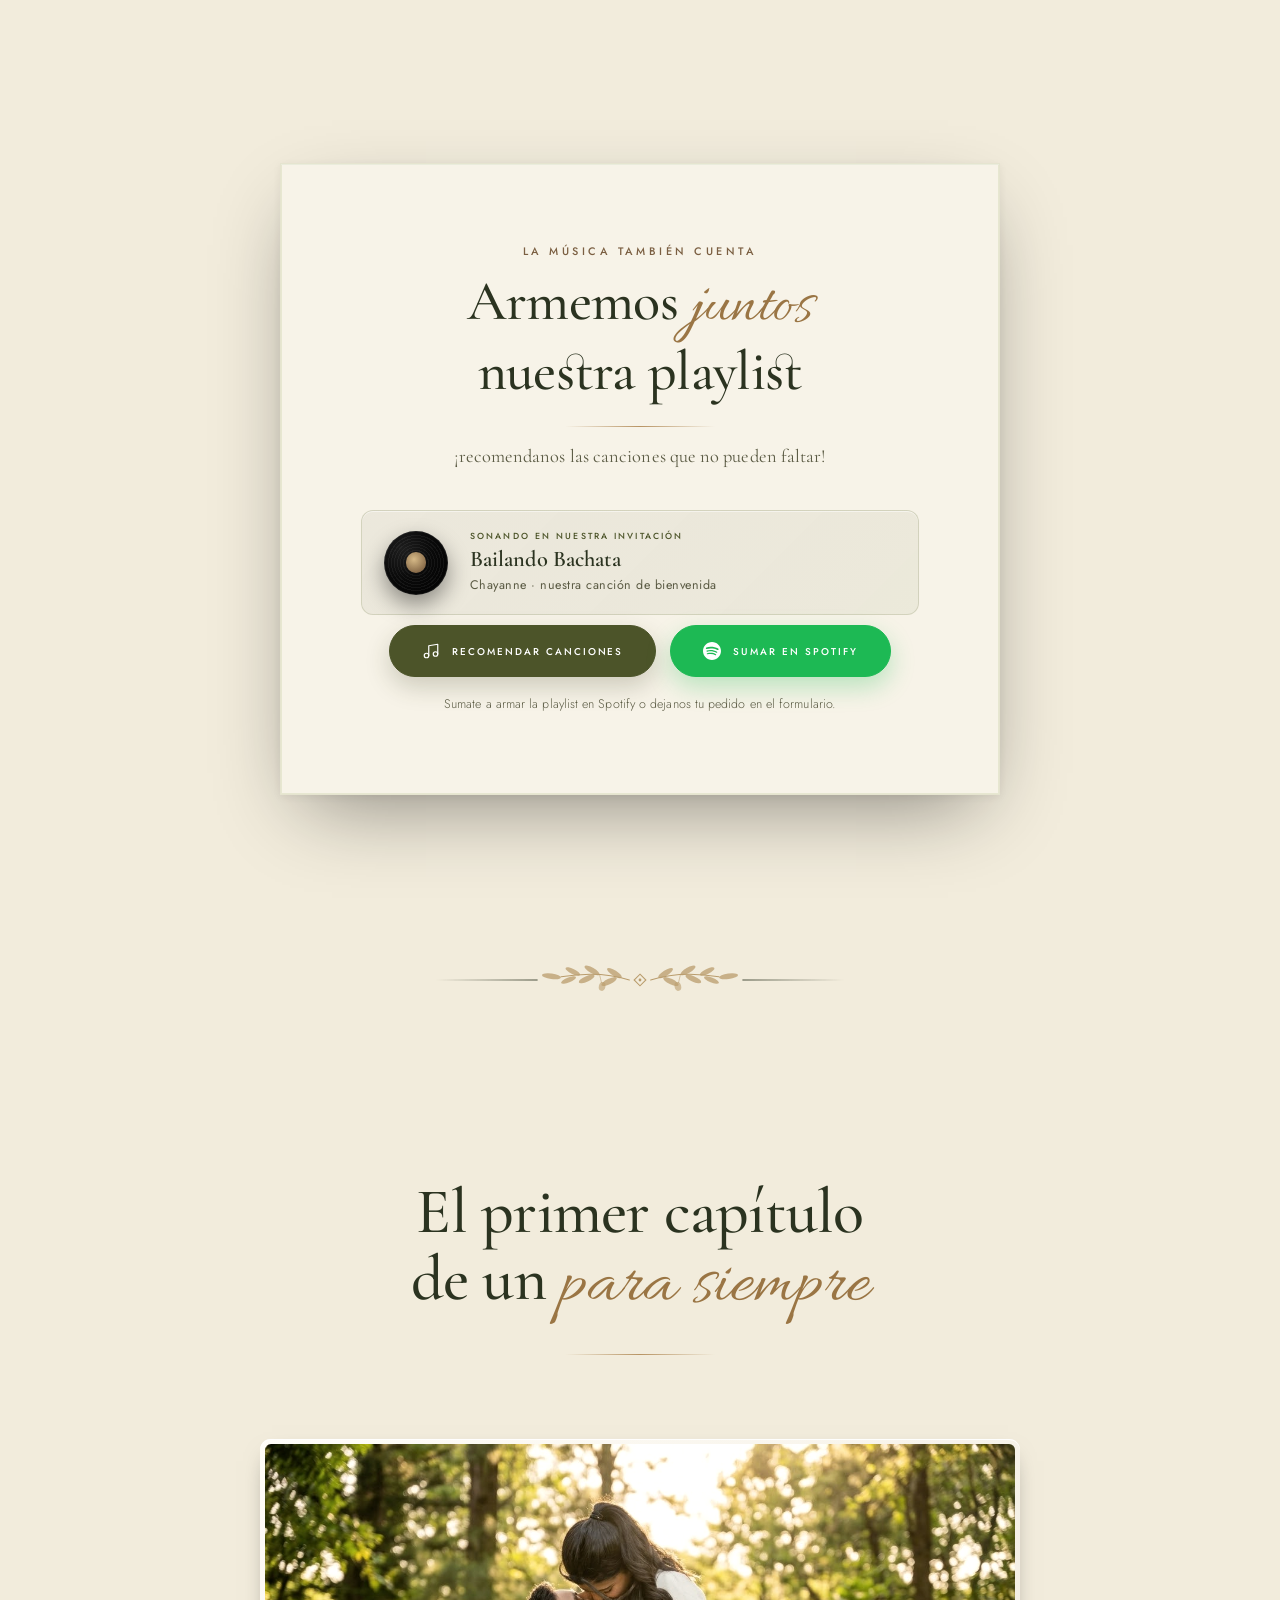
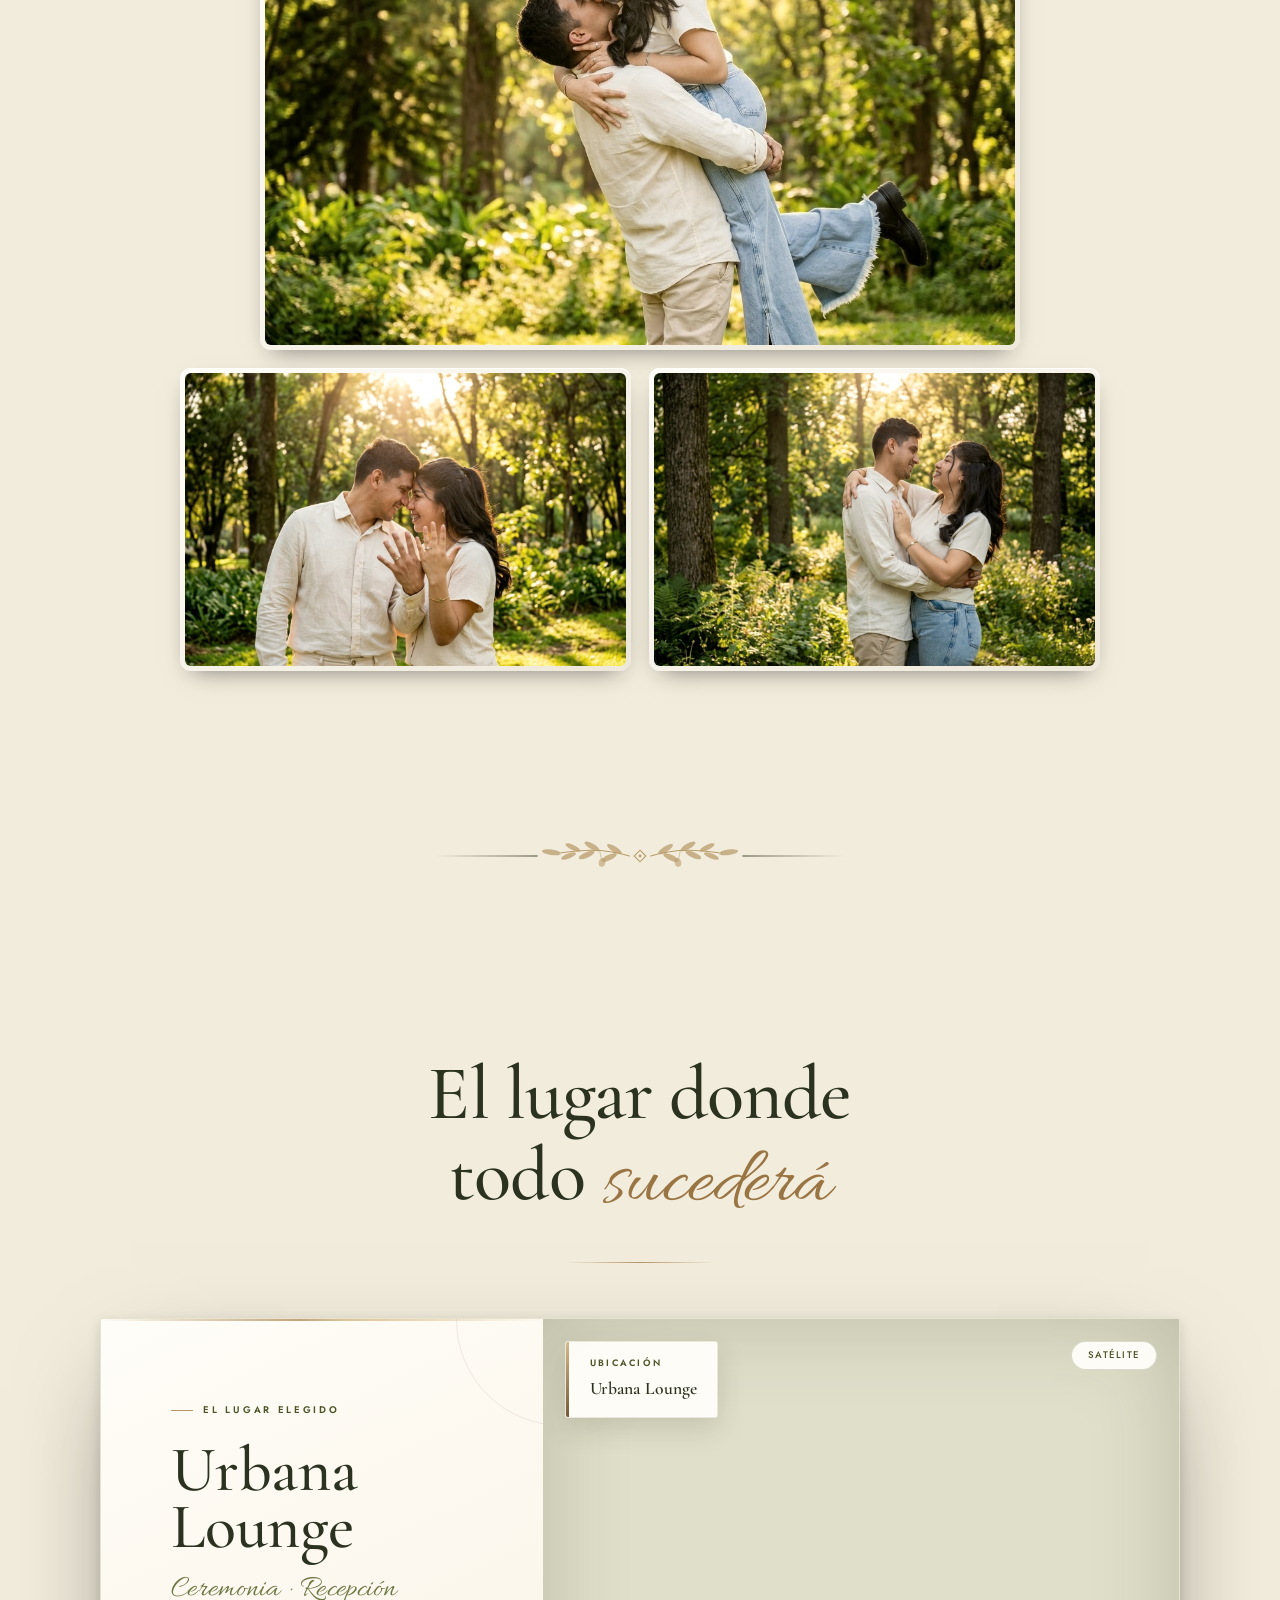
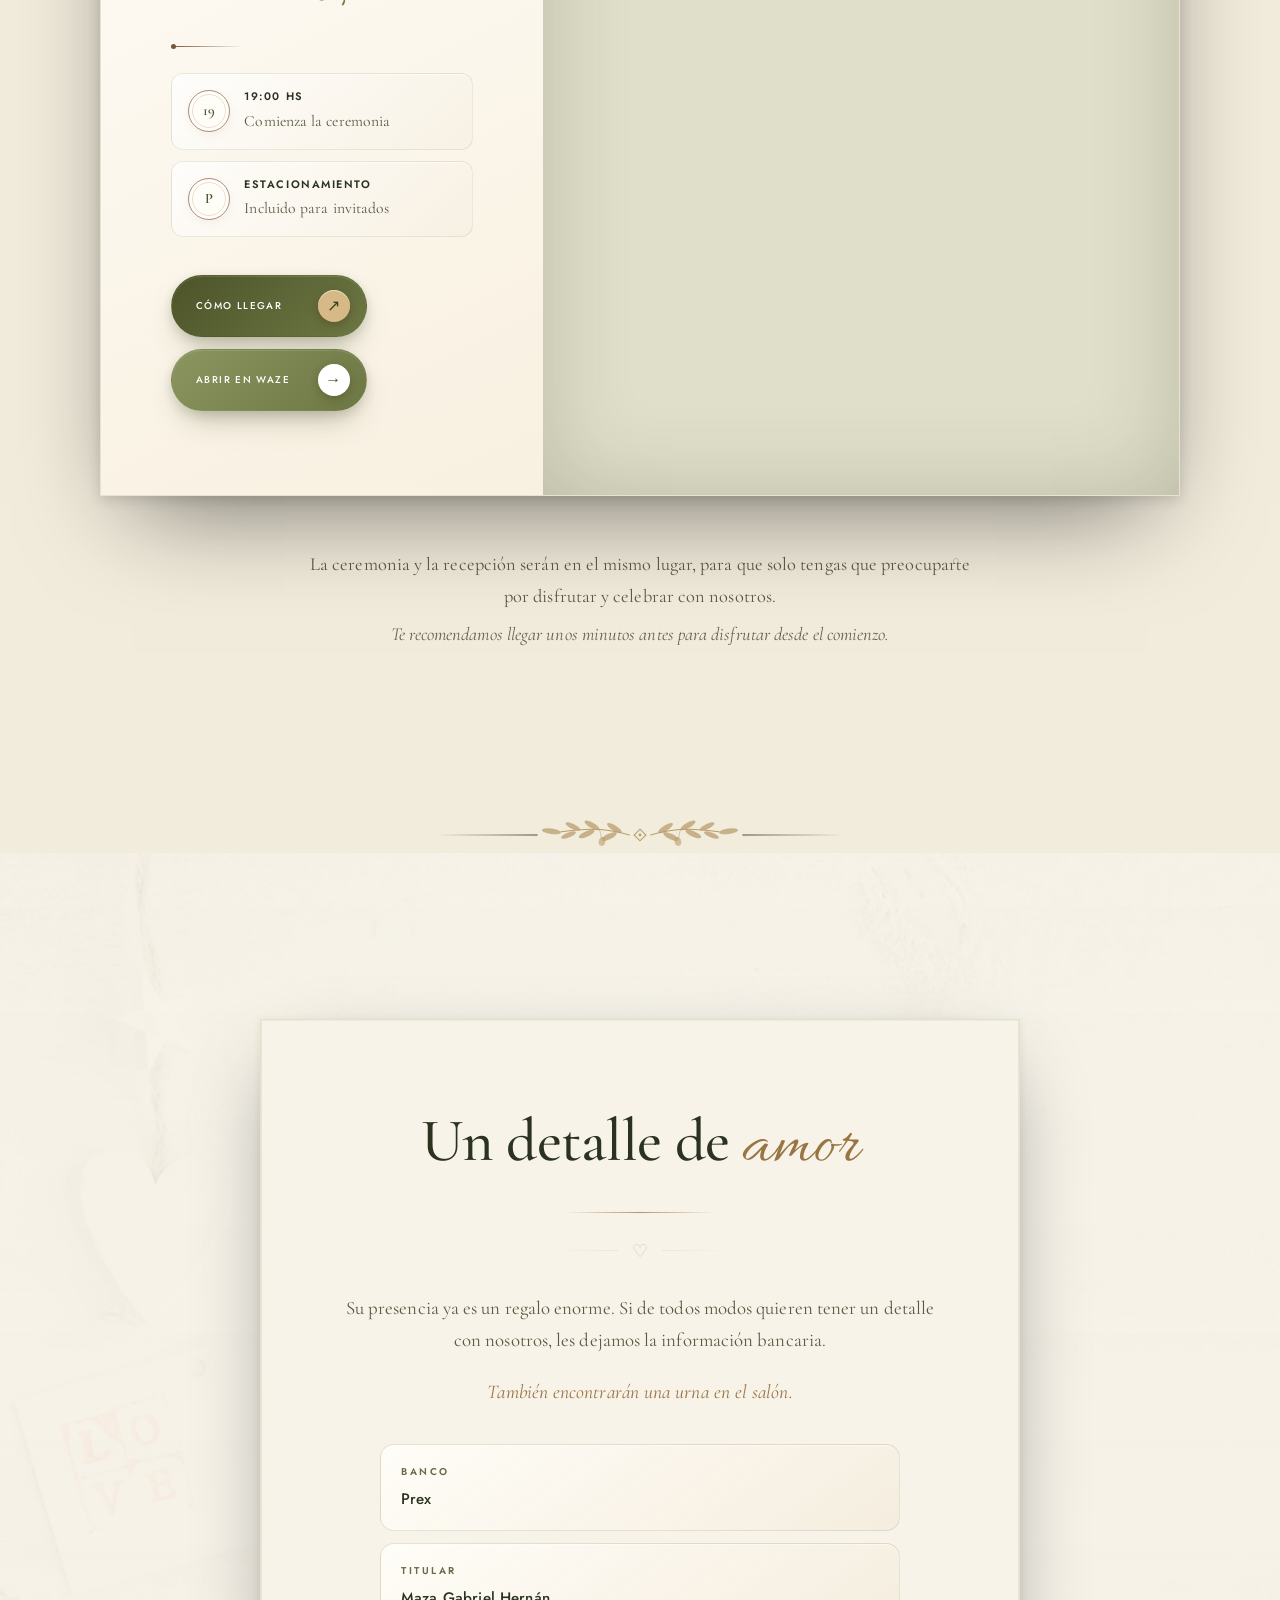
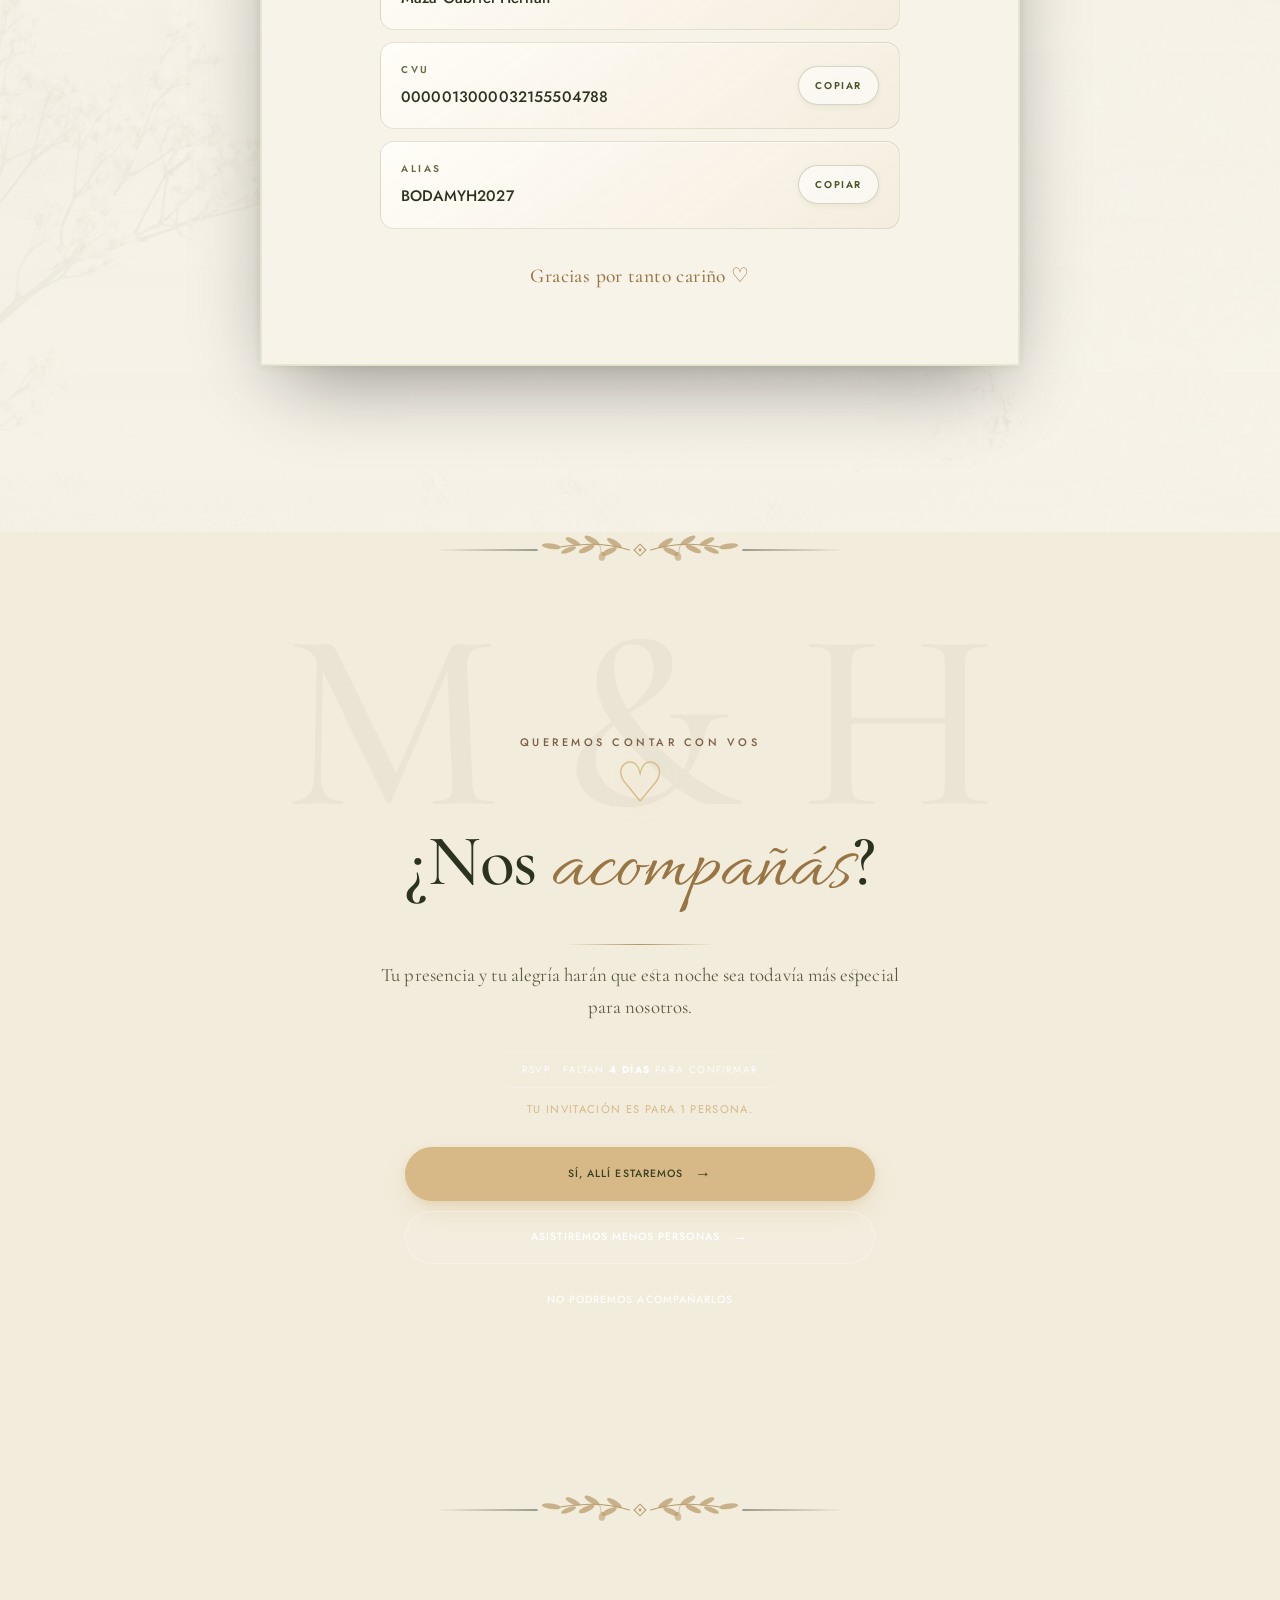
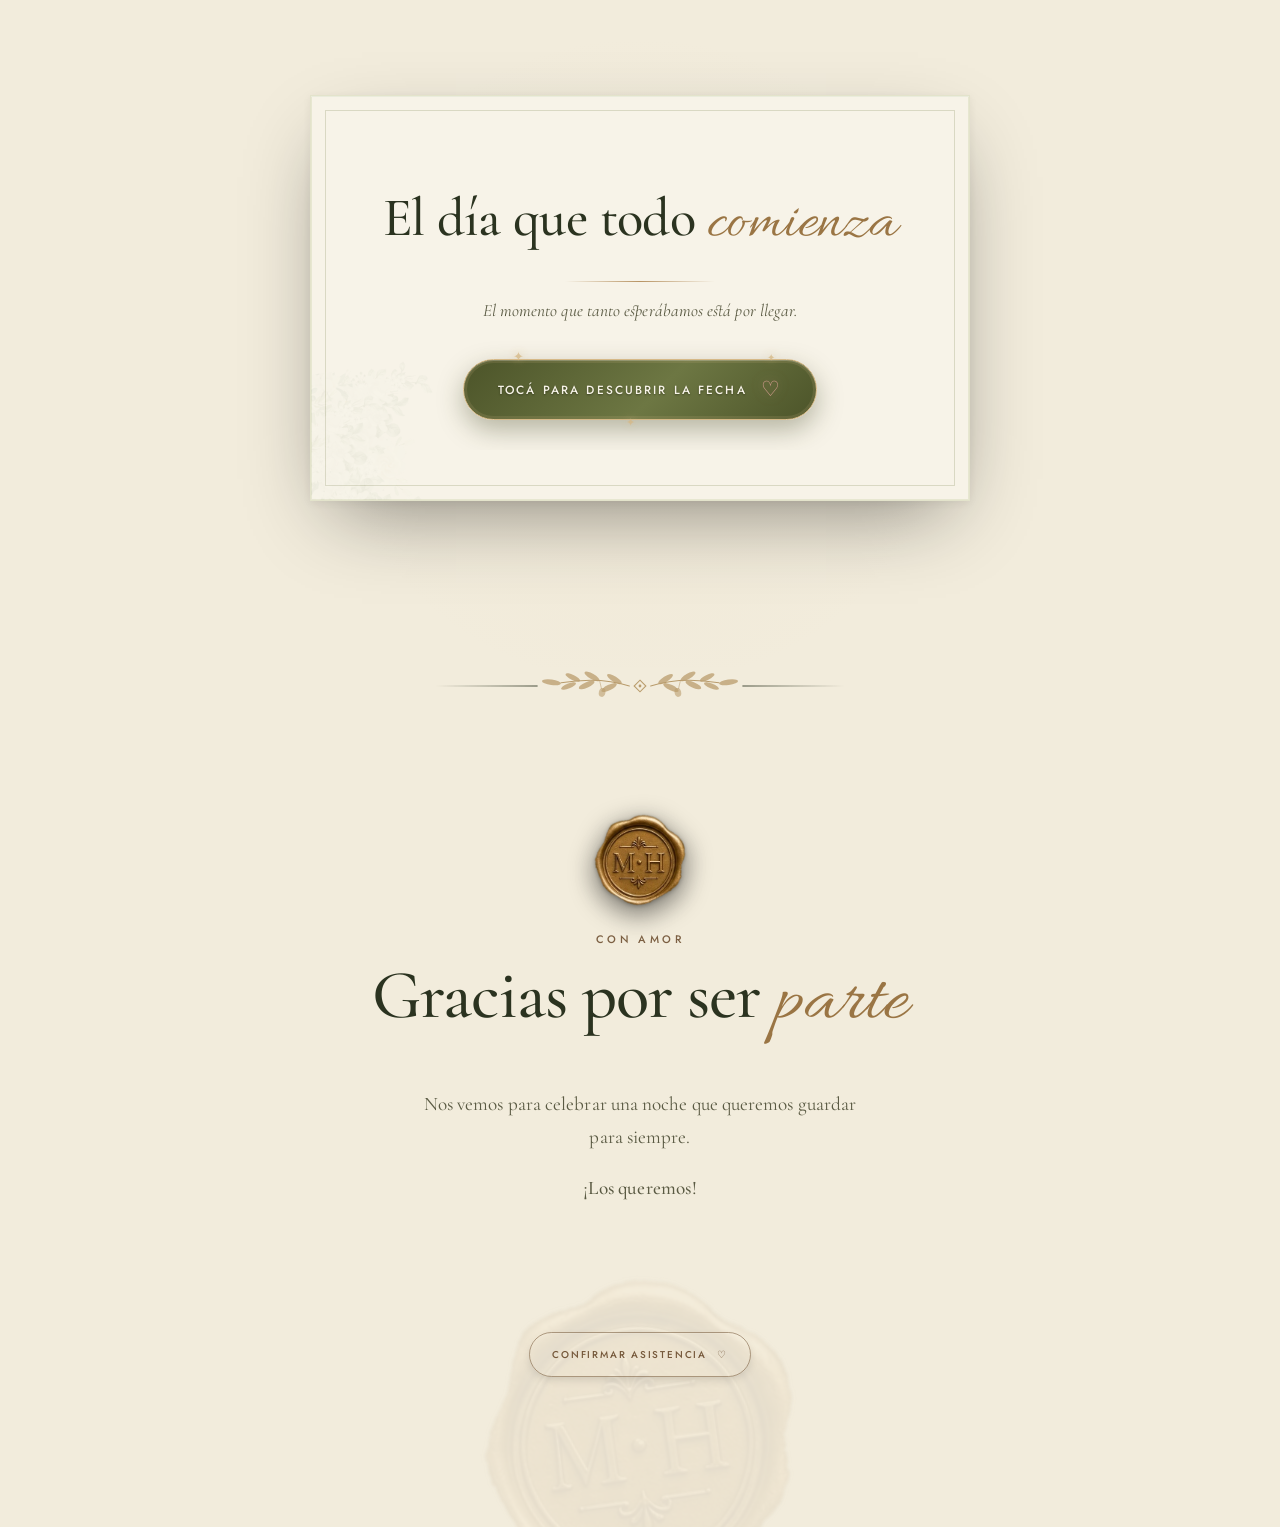
==== commit d92ac5f3: "Add files via upload" ====
--- a/index.html
+++ b/index.html
@@ -526,8 +526,28 @@
           >
             <article
               class="timeline-item reveal-section"
+              data-time="18:00"
+              style="--index: 0"
+            >
+              <div class="timeline-time">18:00</div>
+              <div class="timeline-dot">
+                <svg viewBox="0 0 24 24" width="1.1em" height="1.1em" fill="none" stroke="currentColor" stroke-width="1.4" stroke-linecap="round" stroke-linejoin="round" aria-hidden="true">
+                  <path d="M6 21V4.5A1.5 1.5 0 0 1 7.5 3h9A1.5 1.5 0 0 1 18 4.5V21" />
+                  <path d="M3.5 21h17" />
+                  <path d="M12 3v18" />
+                  <circle cx="9.7" cy="12.5" r=".6" fill="currentColor" />
+                  <circle cx="14.3" cy="12.5" r=".6" fill="currentColor" />
+                </svg>
+              </div>
+              <div class="timeline-copy">
+                <span>Ingreso de los invitados</span>
+                <p>Puertas abiertas para recibirlos.</p>
+              </div>
+            </article>
+            <article
+              class="timeline-item reveal-section"
               data-time="19:00"
-              style="--index: 0"
+              style="--index: 1"
             >
               <div class="timeline-time">19:00</div>
               <div class="timeline-dot">♡</div>
@@ -539,7 +559,7 @@
             <article
               class="timeline-item reveal-section"
               data-time="20:30"
-              style="--index: 1"
+              style="--index: 2"
             >
               <div class="timeline-time">20:30</div>
               <div class="timeline-dot">✦</div>
@@ -551,7 +571,7 @@
             <article
               class="timeline-item reveal-section"
               data-time="21:30"
-              style="--index: 2"
+              style="--index: 3"
             >
               <div class="timeline-time">21:30</div>
               <div class="timeline-dot">M&amp;H</div>
@@ -563,7 +583,7 @@
             <article
               class="timeline-item reveal-section"
               data-time="22:00"
-              style="--index: 3"
+              style="--index: 4"
             >
               <div class="timeline-time">22:00</div>
               <div class="timeline-dot">✦</div>
